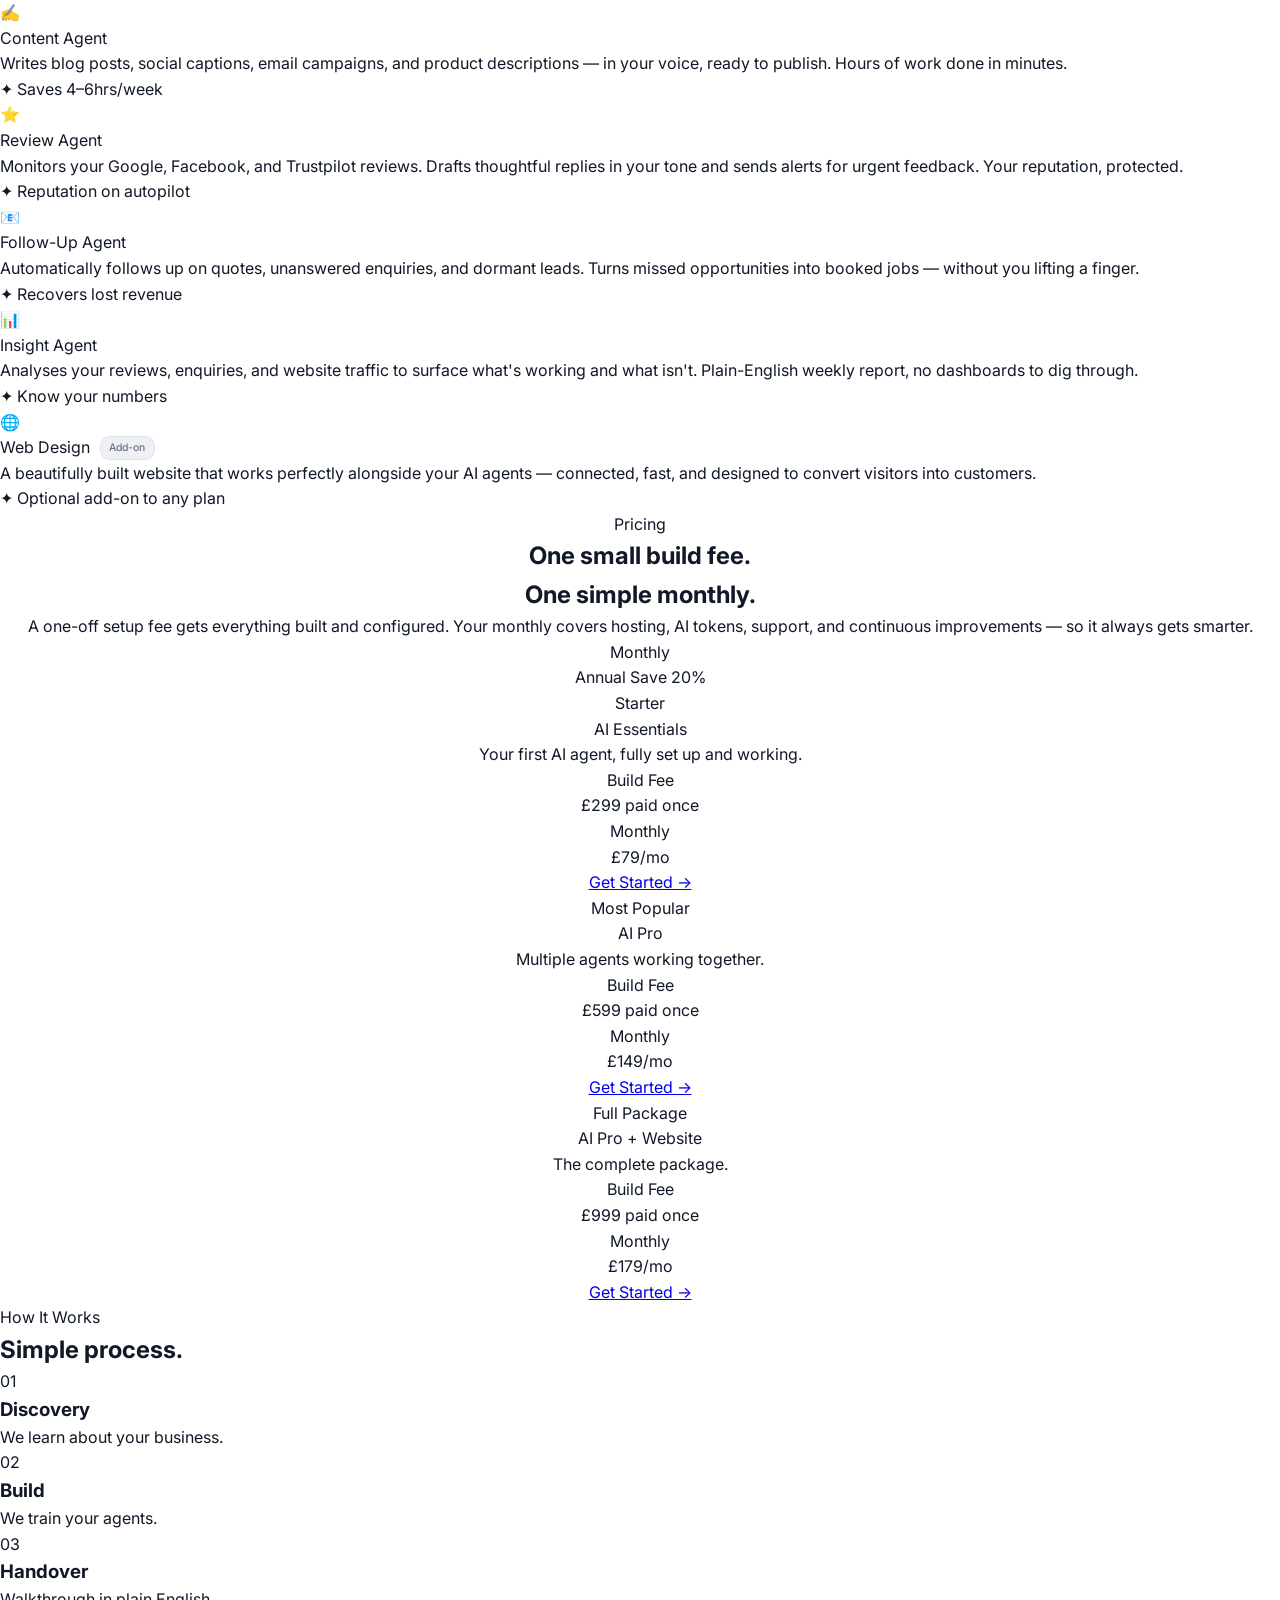
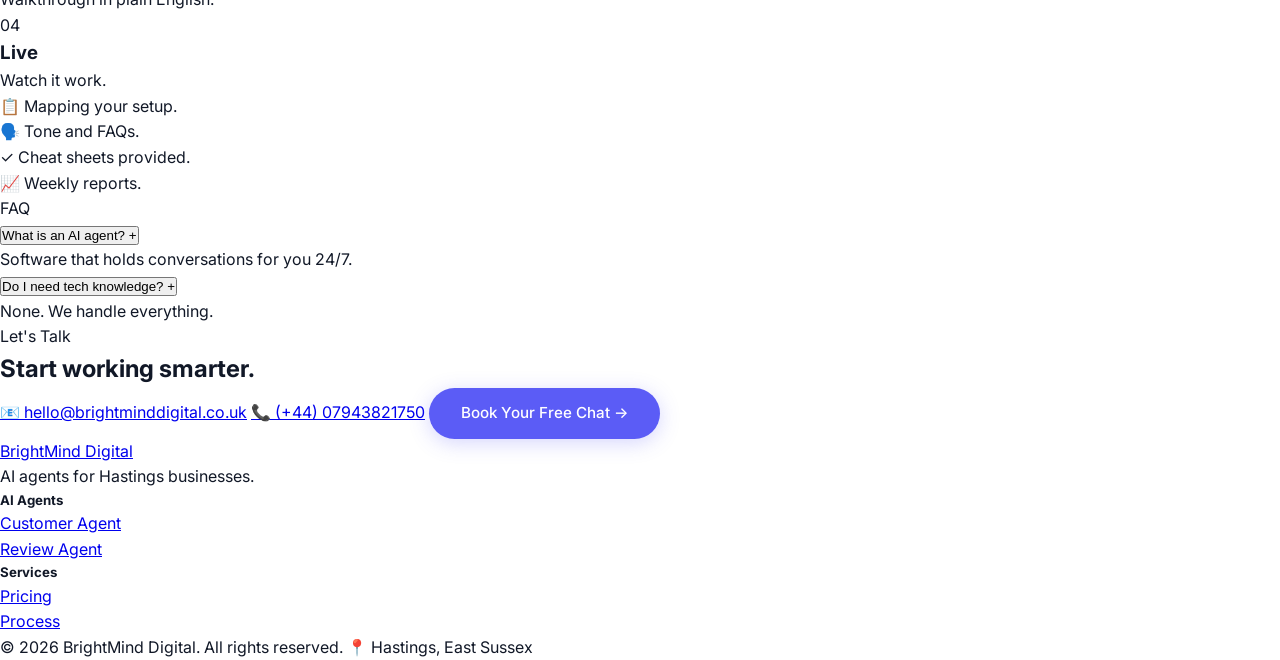
==== index.html @ c166fa91 "Update index.html" ====
<!DOCTYPE html>
<html lang="en">
<head>
<meta charset="UTF-8">
<meta name="viewport" content="width=device-width, initial-scale=1.0">
<title>BrightMind Digital | AI Agents & Web Design | Hastings, East Sussex</title>
<link rel="preconnect" href="https://fonts.googleapis.com">
<link rel="preconnect" href="https://fonts.gstatic.com" crossorigin>
<link href="https://fonts.googleapis.com/css2?family=Inter:wght@300;400;500;600;700&display=swap" rel="stylesheet">
<style>
:root {
  --white: #ffffff;
  --off-white: #1a1a2e;
  --mid: #6b7280;
  --black: #111827;
  --bg: #ffffff;
  --bg-alt: #f8f9fc;
  --bg-alt2: #f1f3f9;
  --accent: #5b5cf6;
  --accent-glow: rgba(91,92,246,0.25);
  --teal: #0ea5a0;
  --teal-glow: rgba(14,165,160,0.25);
  --card-bg: #ffffff;
  --card-border: #e5e7ef;
  --text: #111827;
  --text-soft: #374151;
}
*,*::before,*::after{box-sizing:border-box;margin:0;padding:0}
html{scroll-behavior:smooth}
body{font-family:'Inter',-apple-system,BlinkMacSystemFont,sans-serif;background:var(--bg);color:var(--text);overflow-x:hidden;line-height:1.6}

/* ── NAV ── */
nav{
  position:fixed;top:0;left:0;right:0;z-index:1000;
  height:52px;display:flex;align-items:center;justify-content:space-between;padding:0 5%;
  background:rgba(255,255,255,0.85);backdrop-filter:saturate(180%) blur(20px);
  border-bottom:1px solid rgba(0,0,0,0.07);transition:background .3s;
}
.nav-logo{font-size:1.05rem;font-weight:700;letter-spacing:-.02em;color:var(--text);text-decoration:none}
.nav-logo span{color:var(--accent)}
.nav-links{display:flex;gap:2rem;list-style:none}
.nav-links a{font-size:.8rem;color:var(--mid);text-decoration:none;transition:color .2s}
.nav-links a:hover{color:var(--text)}
.nav-cta{background:var(--accent);color:#fff!important;padding:.4rem 1.1rem;border-radius:20px;font-size:.78rem;font-weight:500;transition:opacity .2s!important}
.nav-cta:hover{opacity:.8}

/* ── HERO ── */
.hero{
  min-height:100vh;display:flex;flex-direction:column;align-items:center;justify-content:center;
  text-align:center;padding:7rem 5% 5rem;position:relative;overflow:hidden;
}
.hero-bg{position:absolute;inset:0;z-index:0;
  background:
    radial-gradient(ellipse 90% 70% at 50% -10%,rgba(91,92,246,.09) 0%,transparent 60%),
    radial-gradient(ellipse 50% 40% at 85% 90%,rgba(14,165,160,.07) 0%,transparent 55%),#fff}
.orb{position:absolute;border-radius:50%;pointer-events:none;z-index:1;filter:blur(90px);animation:orbFloat 9s ease-in-out infinite}
.orb-1{width:600px;height:600px;background:rgba(91,92,246,.07);top:-150px;left:50%;transform:translateX(-55%)}
.orb-2{width:400px;height:400px;background:rgba(14,165,160,.05);bottom:-50px;right:-80px;animation-delay:-4s}
.orb-3{width:300px;height:300px;background:rgba(91,92,246,.04);bottom:80px;left:-60px;animation-delay:-7s}
@keyframes orbFloat{0%,100%{transform:translateY(0) scale(1)}50%{transform:translateY(-25px) scale(1.04)}}

.hero-inner{position:relative;z-index:2;max-width:960px}
.hero-pill{
  display:inline-flex;align-items:center;gap:.5rem;
  background:rgba(91,92,246,.07);border:1px solid rgba(91,92,246,.2);
  padding:.4rem 1.1rem;border-radius:50px;margin-bottom:2rem;
  font-size:.78rem;font-weight:500;color:var(--accent);
  opacity:0;animation:fadeUp .7s .15s ease forwards;
}
.pill-dot{width:6px;height:6px;border-radius:50%;background:var(--teal);animation:pulse 2s infinite}
@keyframes pulse{0%,100%{opacity:1;transform:scale(1)}50%{opacity:.3;transform:scale(.6)}}

.hero-title{
  font-size:clamp(3.2rem,8.5vw,7rem);font-weight:700;letter-spacing:-.045em;line-height:1;
  margin-bottom:1.75rem;
  opacity:0;animation:fadeUp .9s .3s ease forwards;
}
.hero-title .line1{
  display:block;
  color:var(--text);
}
.hero-title .line2{
  display:block;
  background:linear-gradient(135deg,var(--accent) 0%,var(--teal) 100%);
  -webkit-background-clip:text;-webkit-text-fill-color:transparent;background-clip:text;
}
.hero-sub{
  font-size:clamp(1.05rem,2vw,1.3rem);font-weight:300;color:var(--mid);
  max-width:640px;margin:0 auto 2.75rem;line-height:1.7;
  opacity:0;animation:fadeUp .9s .48s ease forwards;
}
.hero-sub strong{color:var(--text-soft);font-weight:600}

.hero-actions{display:flex;gap:.9rem;justify-content:center;flex-wrap:wrap;opacity:0;animation:fadeUp .9s .62s ease forwards}
.btn{padding:.82rem 2rem;border-radius:50px;font-size:.95rem;font-weight:500;text-decoration:none;display:inline-flex;align-items:center;gap:.5rem;transition:all .25s;cursor:pointer;border:none;font-family:inherit}
.btn-glow{background:var(--accent);color:#fff;box-shadow:0 4px 20px var(--accent-glow)}
.btn-glow:hover{transform:scale(1.04);box-shadow:0 8px 32px var(--accent-glow)}
.btn-ghost{background:transparent;color:var(--text);border:1.5px solid var(--card-border)}
.btn-ghost:hover{background:var(--bg-alt);border-color:#c4c6d4}

/* agent ticker */
.hero-agents{
  margin-top:3.5rem;display:flex;align-items:center;gap:1.5rem;justify-content:center;
  opacity:0;animation:fadeUp .9s .78s ease forwards;flex-wrap:wrap;
}
.agent-chip{
  display:flex;align-items:center;gap:.5rem;
  background:var(--bg-alt);border:1px solid var(--card-border);
  padding:.45rem .9rem;border-radius:50px;font-size:.78rem;color:var(--mid);
}
.agent-chip .chip-dot{width:7px;height:7px;border-radius:50%;background:var(--teal);animation:pulse 2s infinite}
.agent-chip:nth-child(2) .chip-dot{animation-delay:-.5s}
.agent-chip:nth-child(3) .chip-dot{animation-delay:-1s}
.agent-chip:nth-child(4) .chip-dot{animation-delay:-1.5s}

.scroll-hint{position:absolute;bottom:.75rem;left:50%;transform:translateX(-50%);display:flex;flex-direction:column;align-items:center;gap:.5rem;font-size:.7rem;color:var(--mid);letter-spacing:.1em;text-transform:uppercase;opacity:0;animation:fadeIn 1s 1.8s ease forwards;z-index:2}
.scroll-line{width:1px;height:38px;background:linear-gradient(to bottom,var(--mid),transparent);animation:scrollAnim 2s ease-in-out infinite}
@keyframes scrollAnim{0%,100%{opacity:1;transform:scaleY(1)}50%{opacity:.3;transform:scaleY(.4)}}
</section>

<section class="agent-showcase" id="agents">
  <div class="inner">
    <span class="eyebrow fade-up">AI Agents</span>
    <h2 class="section-title fade-up">Agents built for<br>your business.</h2>
    <p class="section-sub fade-up" style="margin:0">Each agent is custom-configured for you — trained on your business, your tone, your customers. We handle everything. You just watch it work.</p>

    <div class="agents-grid" style="margin-top:4rem">

      <div class="agent-card agent-wide featured fade-up">
        <div class="agent-wide-text">
          <div class="agent-icon ic-purple">🤖</div>
          <div style="display:inline-block;background:linear-gradient(90deg,var(--accent),var(--teal));color:#fff;font-size:.7rem;font-weight:700;letter-spacing:.05em;text-transform:uppercase;padding:.28rem .8rem;border-radius:20px;margin-bottom:1rem">Core Agent</div>
          <div class="agent-name" style="font-size:1.4rem">Your 24/7 Customer Agent</div>
          <div class="agent-desc" style="font-size:.95rem;max-width:420px">Answers enquiries, qualifies leads, books appointments, and follows up — instantly, any time of day. Like having a team member who never clocks off.</div>
          <div class="agent-tag">Included in every plan</div>
        </div>
        <div class="agent-wide-demo" id="ai-demo-widget">

          <div id="demo-step-1">
            <div style="font-size:.7rem;font-weight:600;letter-spacing:.08em;text-transform:uppercase;color:var(--accent);margin-bottom:.75rem">✦ Try it — what's your business?</div>
            <p style="font-size:.82rem;color:var(--mid);margin-bottom:1rem;line-height:1.5">Pick your business type and see exactly how AI could help you.</p>
            <div id="biz-grid" style="display:grid;grid-template-columns:repeat(3,1fr);gap:.5rem;">
              <button class="biz-btn" data-biz="Plumber or Tradesperson" data-emoji="🔧" onclick="selectBiz(this)"><span>🔧</span>Trades</button>
              <button class="biz-btn" data-biz="Restaurant or Café" data-emoji="☕" onclick="selectBiz(this)"><span>☕</span>Café / Restaurant</button>
              <button class="biz-btn" data-biz="Hair Salon or Beauty Business" data-emoji="💅" onclick="selectBiz(this)"><span>💅</span>Hair & Beauty</button>
              <button class="biz-btn" data-biz="Accountant or Solicitor" data-emoji="💼" onclick="selectBiz(this)"><span>💼</span>Professional Services</button>
              <button class="biz-btn" data-biz="Retail Shop" data-emoji="🛍️" onclick="selectBiz(this)"><span>🛍️</span>Retail</button>
              <button class="biz-btn" data-biz="Fitness or Health Coach" data-emoji="🏋️" onclick="selectBiz(this)"><span>🏋️</span>Health & Fitness</button>
              <button class="biz-btn" data-biz="Estate Agent or Letting Agent" data-emoji="🏠" onclick="selectBiz(this)"><span>🏠</span>Estate Agent</button>
              <button class="biz-btn" data-biz="Childcare or Nursery" data-emoji="🧒" onclick="selectBiz(this)"><span>🧒</span>Childcare</button>
              <button class="biz-btn" data-biz="Other small or medium business" data-emoji="🏢" onclick="selectBiz(this)"><span>🏢</span>Other</button>
            </div>
          </div>

          <div id="demo-step-2" style="display:none">
            <div style="font-size:.7rem;font-weight:600;letter-spacing:.08em;text-transform:uppercase;color:var(--accent);margin-bottom:.75rem">✦ Quick question for you</div>
            <div id="demo-question" style="font-size:.92rem;font-weight:500;color:var(--text);margin-bottom:1.1rem;line-height:1.5"></div>
            <div id="demo-options" style="display:flex;flex-direction:column;gap:.5rem;margin-bottom:1rem"></div>
            <button onclick="goBack()" style="background:none;border:none;font-size:.75rem;color:var(--mid);cursor:pointer;padding:0;text-decoration:underline">← Change business type</button>
          </div>

          <div id="demo-step-3" style="display:none">
            <div style="font-size:.82rem;font-weight:600;letter-spacing:.08em;text-transform:uppercase;color:var(--accent);margin-bottom:.85rem">✦ Here's how AI can help your business</div>
            <div id="demo-response-wrap" style="background:#fff;border:1.5px solid var(--card-border);border-radius:12px;padding:1.1rem 1.25rem;min-height:80px;">
              <div id="demo-typing" style="display:flex;gap:5px;align-items:center;padding:.25rem 0">
                <span style="width:7px;height:7px;border-radius:50%;background:var(--accent);animation:typingDot 1.2s ease-in-out infinite;display:inline-block"></span>
                <span style="width:7px;height:7px;border-radius:50%;background:var(--accent);animation:typingDot 1.2s ease-in-out infinite .2s;display:inline-block"></span>
                <span style="width:7px;height:7px;border-radius:50%;background:var(--accent);animation:typingDot 1.2s ease-in-out infinite .4s;display:inline-block"></span>
              </div>
              <div id="demo-response-text" style="font-size:.9rem;color:var(--text);line-height:1.85;display:none;white-space:pre-line;font-weight:400"></div>
            </div>

            <div id="demo-stat" style="display:none;margin-top:.75rem;background:linear-gradient(135deg,rgba(91,92,246,.07),rgba(14,165,160,.06));border:1.5px solid rgba(91,92,246,.15);border-radius:14px;padding:1rem 1.25rem;display:none;align-items:center;gap:1rem">
              <div style="font-size:2.2rem;font-weight:700;letter-spacing:-.04em;background:linear-gradient(135deg,var(--accent),var(--teal));-webkit-background-clip:text;-webkit-text-fill-color:transparent;background-clip:text;white-space:nowrap" id="demo-stat-num">—</div>
              <div>
                <div style="font-size:.78rem;font-weight:600;color:var(--text);margin-bottom:.1rem" id="demo-stat-label">Time saved</div>
                <div style="font-size:.73rem;color:var(--mid)" id="demo-stat-sub">on average per week</div>
              </div>
            </div>

            <div id="demo-ctas" style="display:none;margin-top:1rem;gap:.6rem;flex-wrap:wrap">
              <a href="#pricing" style="font-size:.8rem;font-weight:600;color:var(--accent);text-decoration:none;border:1.5px solid rgba(91,92,246,.25);padding:.4rem .9rem;border-radius:20px;transition:background .2s" onmouseover="this.style.background='rgba(91,92,246,.06)'" onmouseout="this.style.background='transparent'">See plans →</a>
              <button onclick="resetDemo()" style="font-size:.8rem;font-weight:400;color:var(--mid);background:none;border:none;cursor:pointer;text-decoration:underline;padding:.4rem 0">Try another business</button>
            </div>
          </div>
        </div>

        <style>
          .biz-btn {
            background: #f8f9fc; border: 1.5px solid var(--card-border);
            border-radius: 10px; padding: .6rem .5rem;
            font-size: .75rem; font-weight: 500; color: var(--text-soft);
            cursor: pointer; display: flex; flex-direction: column;
            align-items: center; gap: .3rem; transition: all .2s;
            font-family: inherit; line-height: 1.3; text-align: center;
          }
          .biz-btn span { font-size: 1.3rem; }
          .biz-btn:hover { border-color: var(--accent); background: rgba(91,92,246,.05); color: var(--accent); }
          .biz-btn.selected { border-color: var(--accent); background: rgba(91,92,246,.08); color: var(--accent); }
          .answer-btn {
            background: #f8f9fc; border: 1.5px solid var(--card-border);
            border-radius: 10px; padding: .65rem 1rem;
            font-size: .84rem; color: var(--text-soft); cursor: pointer;
            text-align: left; transition: all .2s; font-family: inherit;
            width: 100%; font-weight: 400;
          }
          .answer-btn:hover { border-color: var(--accent); background: rgba(91,92,246,.05); color: var(--accent); }
        </style>
      </div>

      <div class="agent-card fade-up">
        <div class="agent-icon ic-teal">✍️</div>
        <div class="agent-name">Content Agent</div>
        <div class="agent-desc">Writes blog posts, social captions, email campaigns, and product descriptions — in your voice, ready to publish. Hours of work done in minutes.</div>
        <div class="agent-tag">✦ Saves 4–6hrs/week</div>
      </div>

      <div class="agent-card fade-up">
        <div class="agent-icon ic-amber">⭐</div>
        <div class="agent-name">Review Agent</div>
        <div class="agent-desc">Monitors your Google, Facebook, and Trustpilot reviews. Drafts thoughtful replies in your tone and sends alerts for urgent feedback. Your reputation, protected.</div>
        <div class="agent-tag">✦ Reputation on autopilot</div>
      </div>

      <div class="agent-card fade-up">
        <div class="agent-icon ic-pink">📧</div>
        <div class="agent-name">Follow-Up Agent</div>
        <div class="agent-desc">Automatically follows up on quotes, unanswered enquiries, and dormant leads. Turns missed opportunities into booked jobs — without you lifting a finger.</div>
        <div class="agent-tag">✦ Recovers lost revenue</div>
      </div>

      <div class="agent-card fade-up">
        <div class="agent-icon ic-green">📊</div>
        <div class="agent-name">Insight Agent</div>
        <div class="agent-desc">Analyses your reviews, enquiries, and website traffic to surface what's working and what isn't. Plain-English weekly report, no dashboards to dig through.</div>
        <div class="agent-tag">✦ Know your numbers</div>
      </div>

      <div class="agent-card fade-up">
        <div class="agent-icon ic-blue">🌐</div>
        <div class="agent-name" style="display:flex;align-items:center;gap:.6rem">
          Web Design
          <span style="font-size:.65rem;background:#eef0f5;border:1px solid #dde1ea;color:#6b7280;padding:.18rem .55rem;border-radius:10px;font-weight:500">Add-on</span>
        </div>
        <div class="agent-desc">A beautifully built website that works perfectly alongside your AI agents — connected, fast, and designed to convert visitors into customers.</div>
        <div class="agent-tag">✦ Optional add-on to any plan</div>
      </div>

    </div>
  </div>
</section>

<section class="pricing-section" id="pricing">
  <div class="inner" style="text-align:center">
    <span class="eyebrow fade-up">Pricing</span>
    <h2 class="section-title fade-up">One small build fee.<br>One simple monthly.</h2>
    <p class="section-sub fade-up">A one-off setup fee gets everything built and configured. Your monthly covers hosting, AI tokens, support, and continuous improvements — so it always gets smarter.</p>

    <div class="pricing-toggle" id="billing-toggle">
      <span class="toggle-label active" id="monthly-lbl">Monthly</span>
      <div class="toggle-track" id="toggle-btn" onclick="toggleBilling()">
        <div class="toggle-thumb"></div>
      </div>
      <span class="toggle-label" id="annual-lbl">Annual</span>
      <span class="toggle-save">Save 20%</span>
    </div>

    <div class="plans-grid">
      <div class="plan-card fade-up">
        <div class="plan-badge badge-purple">Starter</div>
        <div class="plan-name">AI Essentials</div>
        <div class="plan-tagline">Your first AI agent, fully set up and working.</div>
        <div class="plan-build">
          <div class="plan-build-label">Build Fee</div>
          <div class="plan-build-price">£299 <span>paid once</span></div>
        </div>
        <div class="plan-monthly">
          <div class="plan-monthly-label">Monthly</div>
          <div class="plan-monthly-price"><span class="price-val" data-monthly="79" data-annual="63">£79</span><span>/mo</span></div>
        </div>
        <a href="#contact" class="plan-cta cta-outline">Get Started →</a>
      </div>

      <div class="plan-card plan-featured fade-up">
        <div class="plan-badge badge-gradient">Most Popular</div>
        <div class="plan-name">AI Pro</div>
        <div class="plan-tagline">Multiple agents working together.</div>
        <div class="plan-build">
          <div class="plan-build-label">Build Fee</div>
          <div class="plan-build-price">£599 <span>paid once</span></div>
        </div>
        <div class="plan-monthly">
          <div class="plan-monthly-label">Monthly</div>
          <div class="plan-monthly-price"><span class="price-val" data-monthly="149" data-annual="119">£149</span><span>/mo</span></div>
        </div>
        <a href="#contact" class="plan-cta cta-accent">Get Started →</a>
      </div>

      <div class="plan-card fade-up">
        <div class="plan-badge badge-teal">Full Package</div>
        <div class="plan-name">AI Pro + Website</div>
        <div class="plan-tagline">The complete package.</div>
        <div class="plan-build">
          <div class="plan-build-label">Build Fee</div>
          <div class="plan-build-price">£999 <span>paid once</span></div>
        </div>
        <div class="plan-monthly">
          <div class="plan-monthly-label">Monthly</div>
          <div class="plan-monthly-price"><span class="price-val" data-monthly="179" data-annual="143">£179</span><span>/mo</span></div>
        </div>
        <a href="#contact" class="plan-cta cta-outline">Get Started →</a>
      </div>
    </div>
  </div>
</section>

<section class="how-section" id="how">
  <div class="inner">
    <span class="eyebrow fade-up">How It Works</span>
    <h2 class="section-title fade-up">Simple process.</h2>
    <div class="how-grid">
      <div class="how-sticky">
        <div class="how-steps" id="how-steps">
          <div class="how-step active" data-demo="0"><div class="how-step-num">01</div><div><h3>Discovery</h3><p>We learn about your business.</p></div></div>
          <div class="how-step" data-demo="1"><div class="how-step-num">02</div><div><h3>Build</h3><p>We train your agents.</p></div></div>
          <div class="how-step" data-demo="2"><div class="how-step-num">03</div><div><h3>Handover</h3><p>Walkthrough in plain English.</p></div></div>
          <div class="how-step" data-demo="3"><div class="how-step-num">04</div><div><h3>Live</h3><p>Watch it work.</p></div></div>
        </div>
      </div>
      <div class="how-demo-panel">
        <div class="how-demo active" data-index="0">📋 Mapping your setup.</div>
        <div class="how-demo" data-index="1">🗣️ Tone and FAQs.</div>
        <div class="how-demo" data-index="2">✓ Cheat sheets provided.</div>
        <div class="how-demo" data-index="3">📈 Weekly reports.</div>
      </div>
    </div>
  </div>
</section>

<section class="faq-section" id="faq">
  <div class="inner">
    <span class="eyebrow fade-up">FAQ</span>
    <div class="faq-wrap">
      <div class="faq-item fade-up"><button class="faq-btn" onclick="toggleFaq(this)">What is an AI agent? <span class="faq-icon">+</span></button><div class="faq-body"><p>Software that holds conversations for you 24/7.</p></div></div>
      <div class="faq-item fade-up"><button class="faq-btn" onclick="toggleFaq(this)">Do I need tech knowledge? <span class="faq-icon">+</span></button><div class="faq-body"><p>None. We handle everything.</p></div></div>
    </div>
  </div>
</section>

<section class="cta-section" id="contact">
  <div class="cta-glow"></div>
  <div style="position:relative;z-index:1">
    <span class="eyebrow">Let's Talk</span>
    <h2 class="section-title">Start working smarter.</h2>
    <div class="contact-row">
      <a href="mailto:hello@brightminddigital.co.uk" class="contact-chip">📧 hello@brightminddigital.co.uk</a>
      <a href="tel:+447943821750" class="contact-chip">📞 (+44) 07943821750</a>
      <a href="#contact" class="btn btn-glow">Book Your Free Chat →</a>
    </div>
  </div>
</section>

<footer>
  <div class="footer-top">
    <div>
      <a href="#" class="footer-brand">Bright<span>Mind</span> Digital</a>
      <p class="footer-desc">AI agents for Hastings businesses.</p>
    </div>
    <div class="footer-col"><h5>AI Agents</h5><ul><li><a href="#agents">Customer Agent</a></li><li><a href="#agents">Review Agent</a></li></ul></div>
    <div class="footer-col"><h5>Services</h5><ul><li><a href="#pricing">Pricing</a></li><li><a href="#how">Process</a></li></ul></div>
  </div>
  <div class="footer-bottom">
    <span>© 2026 BrightMind Digital. All rights reserved.</span>
    <span>📍 Hastings, East Sussex</span>
  </div>
</footer>

<script>
/* CORE FUNCTIONALITY */
function toggleFaq(btn) {
  const item = btn.parentElement;
  item.classList.toggle('open');
}

const obs = new IntersectionObserver((entries) => {
  entries.forEach(e => { if (e.isIntersecting) e.target.classList.add('in'); });
}, { threshold: 0.1 });
document.querySelectorAll('.fade-up').forEach(el => obs.observe(el));

/* BIZ LOGIC */
const bizQuestions = {
  "Plumber or Tradesperson": { q: "Biggest time-drain?", options: ["Repeated questions", "Chasing payment", "Writing quotes"] },
  "Restaurant or Café": { q: "Main goal?", options: ["More bookings", "Handling reviews", "Automating queries"] },
  "Hair Salon or Beauty Business": { q: "Biggest issue?", options: ["No-shows", "Manual booking", "Content creation"] }
};

let selectedBiz = '';
function selectBiz(btn) {
  selectedBiz = btn.dataset.biz;
  document.getElementById('demo-step-1').style.display = 'none';
  const step2 = document.getElementById('demo-step-2');
  step2.style.display = 'block';
  document.getElementById('demo-question').textContent = bizQuestions[selectedBiz].q;
  const optWrap = document.getElementById('demo-options');
  optWrap.innerHTML = '';
  bizQuestions[selectedBiz].options.forEach(opt => {
    const b = document.createElement('button');
    b.className = 'answer-btn';
    b.textContent = opt;
    b.onclick = () => selectAnswer(opt);
    optWrap.appendChild(b);
  });
}

function selectAnswer(ans) {
  document.getElementById('demo-step-2').style.display = 'none';
  document.getElementById('demo-step-3').style.display = 'block';
  callSecureAI();
}

async function callSecureAI() {
  try {
    const response = await fetch('/api/chat', {
      method: 'POST',
      headers: { 'Content-Type': 'application/json' },
      body: JSON.stringify({ businessType: selectedBiz })
    });
    const parsed = await response.json();
    renderAIResponse(parsed.message || "Ready to help!", parsed.statNum || "4 hrs", "saved", "weekly");
  } catch(e) {
    renderAIResponse("Honestly, that's common! AI can fix it 24/7.", "4 hrs", "saved weekly", "average");
  }
}

function renderAIResponse(text, num, label, sub) {
  document.getElementById('demo-typing').style.display = 'none';
  const el = document.getElementById('demo-response-text');
  el.style.display = 'block';
  el.textContent = text;
  document.getElementById('demo-stat').style.display = 'flex';
  document.getElementById('demo-stat-num').textContent = num;
  document.getElementById('demo-ctas').style.display = 'flex';
}

function resetDemo() {
  document.getElementById('demo-step-3').style.display = 'none';
  document.getElementById('demo-step-1').style.display = 'block';
}

function goBack() {
  document.getElementById('demo-step-2').style.display = 'none';
  document.getElementById('demo-step-1').style.display = 'block';
}

let isAnnual = false;
function toggleBilling() {
  isAnnual = !isAnnual;
  document.getElementById('toggle-btn').classList.toggle('on');
  document.querySelectorAll('.price-val').forEach(el => {
    el.textContent = '£' + (isAnnual ? el.dataset.annual : el.dataset.monthly);
  });
}
</script>
</body>
</html>
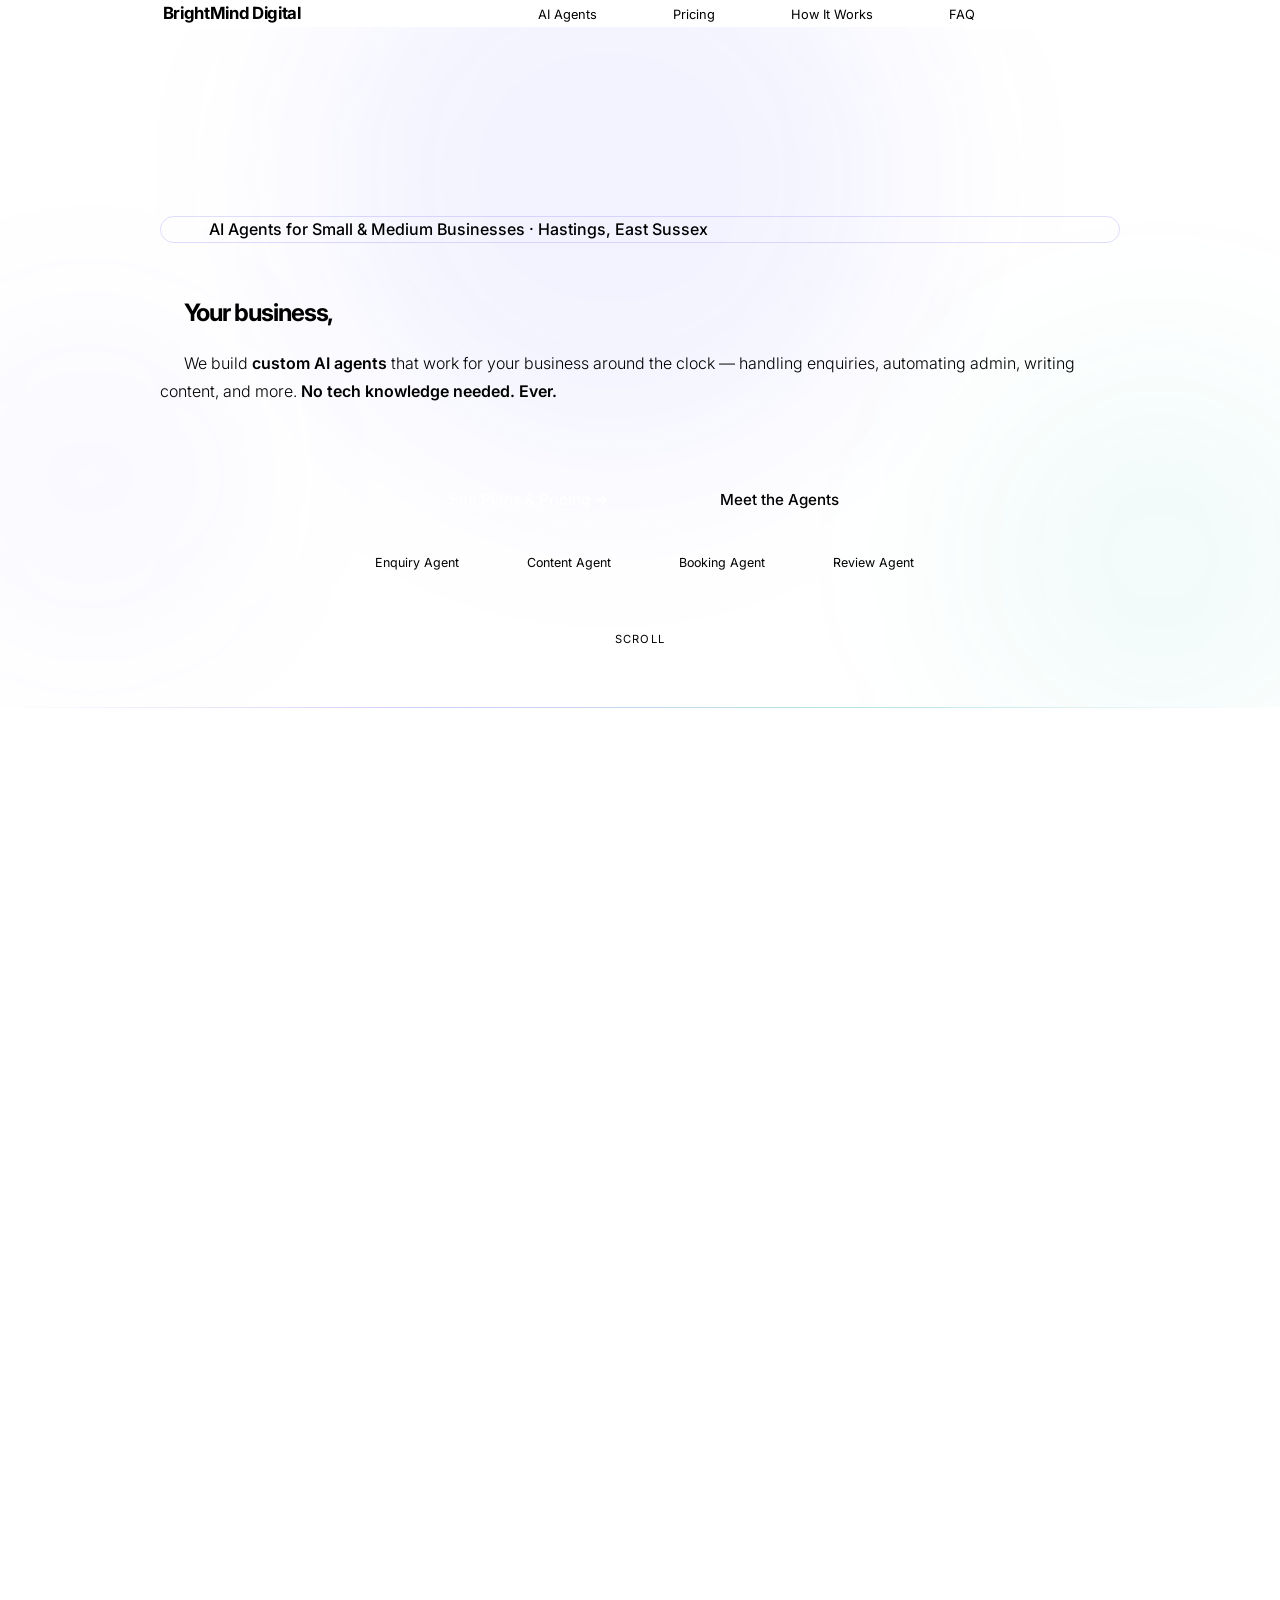
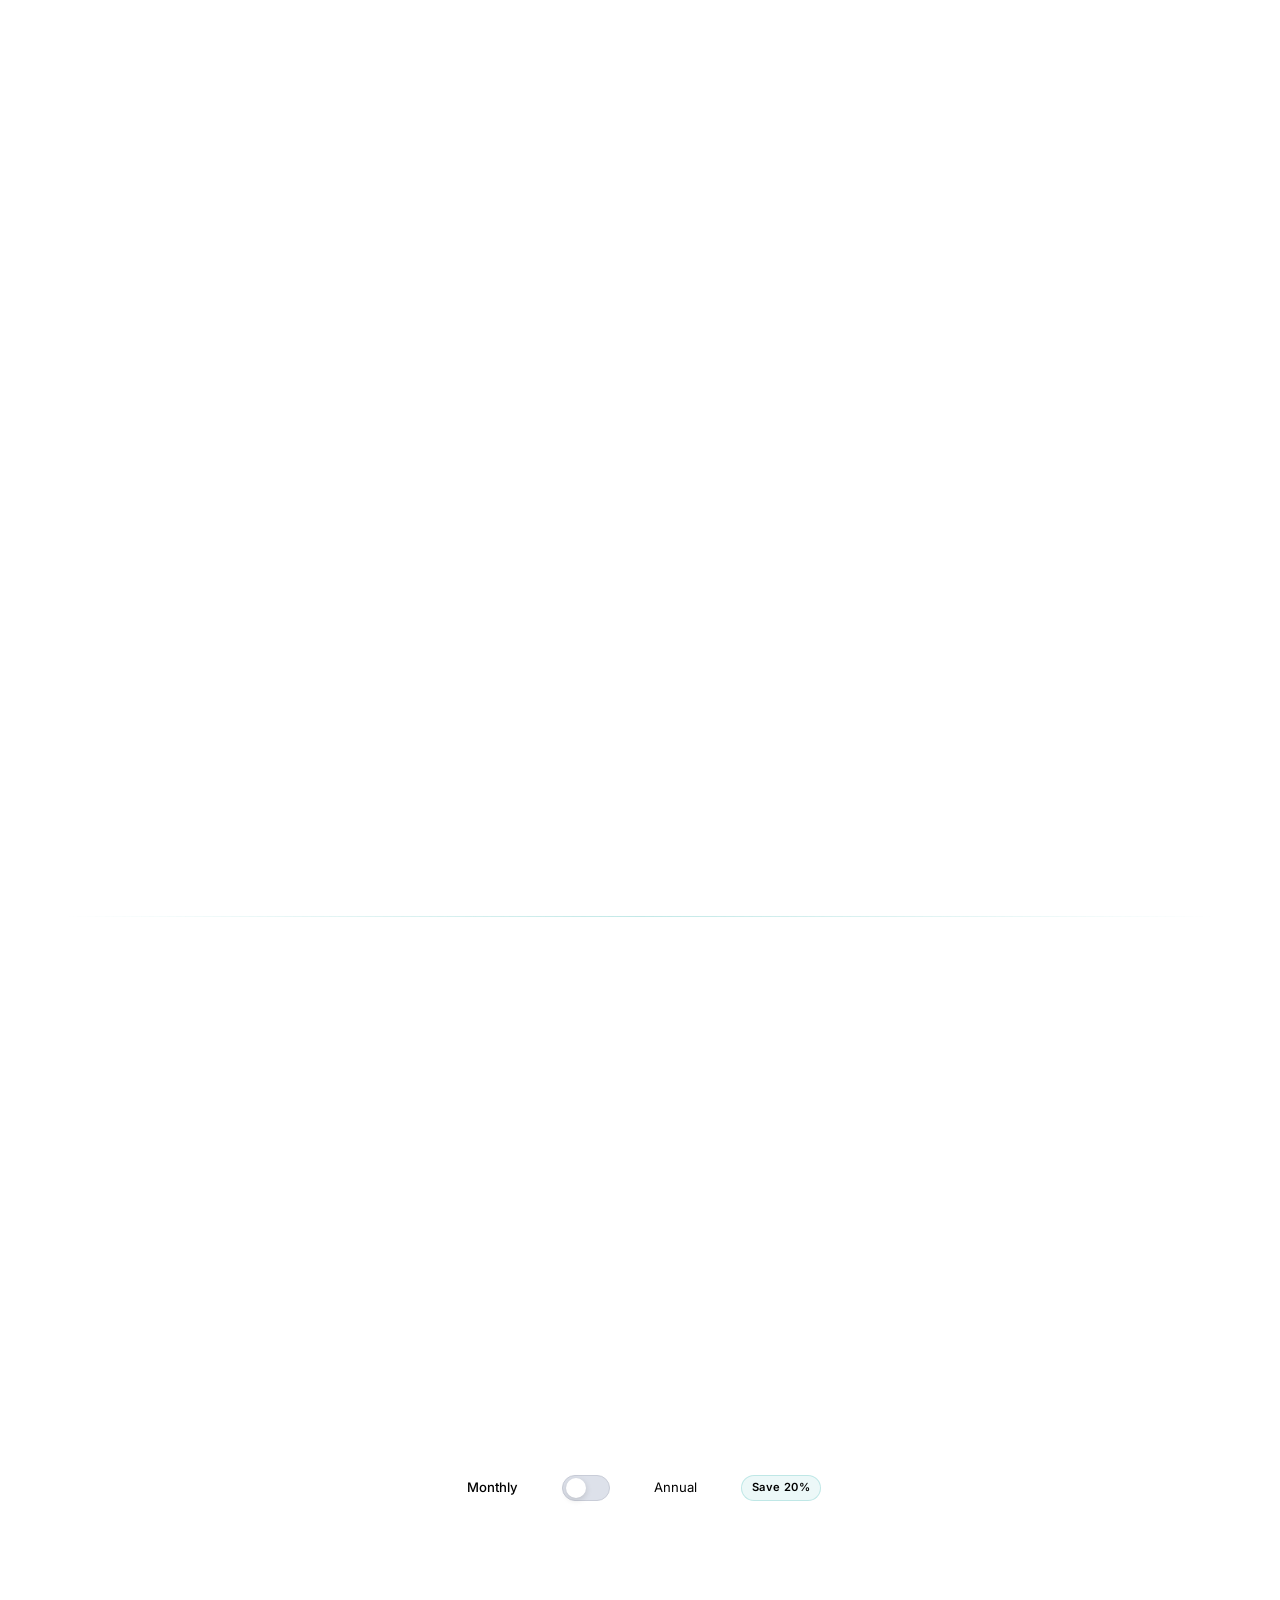
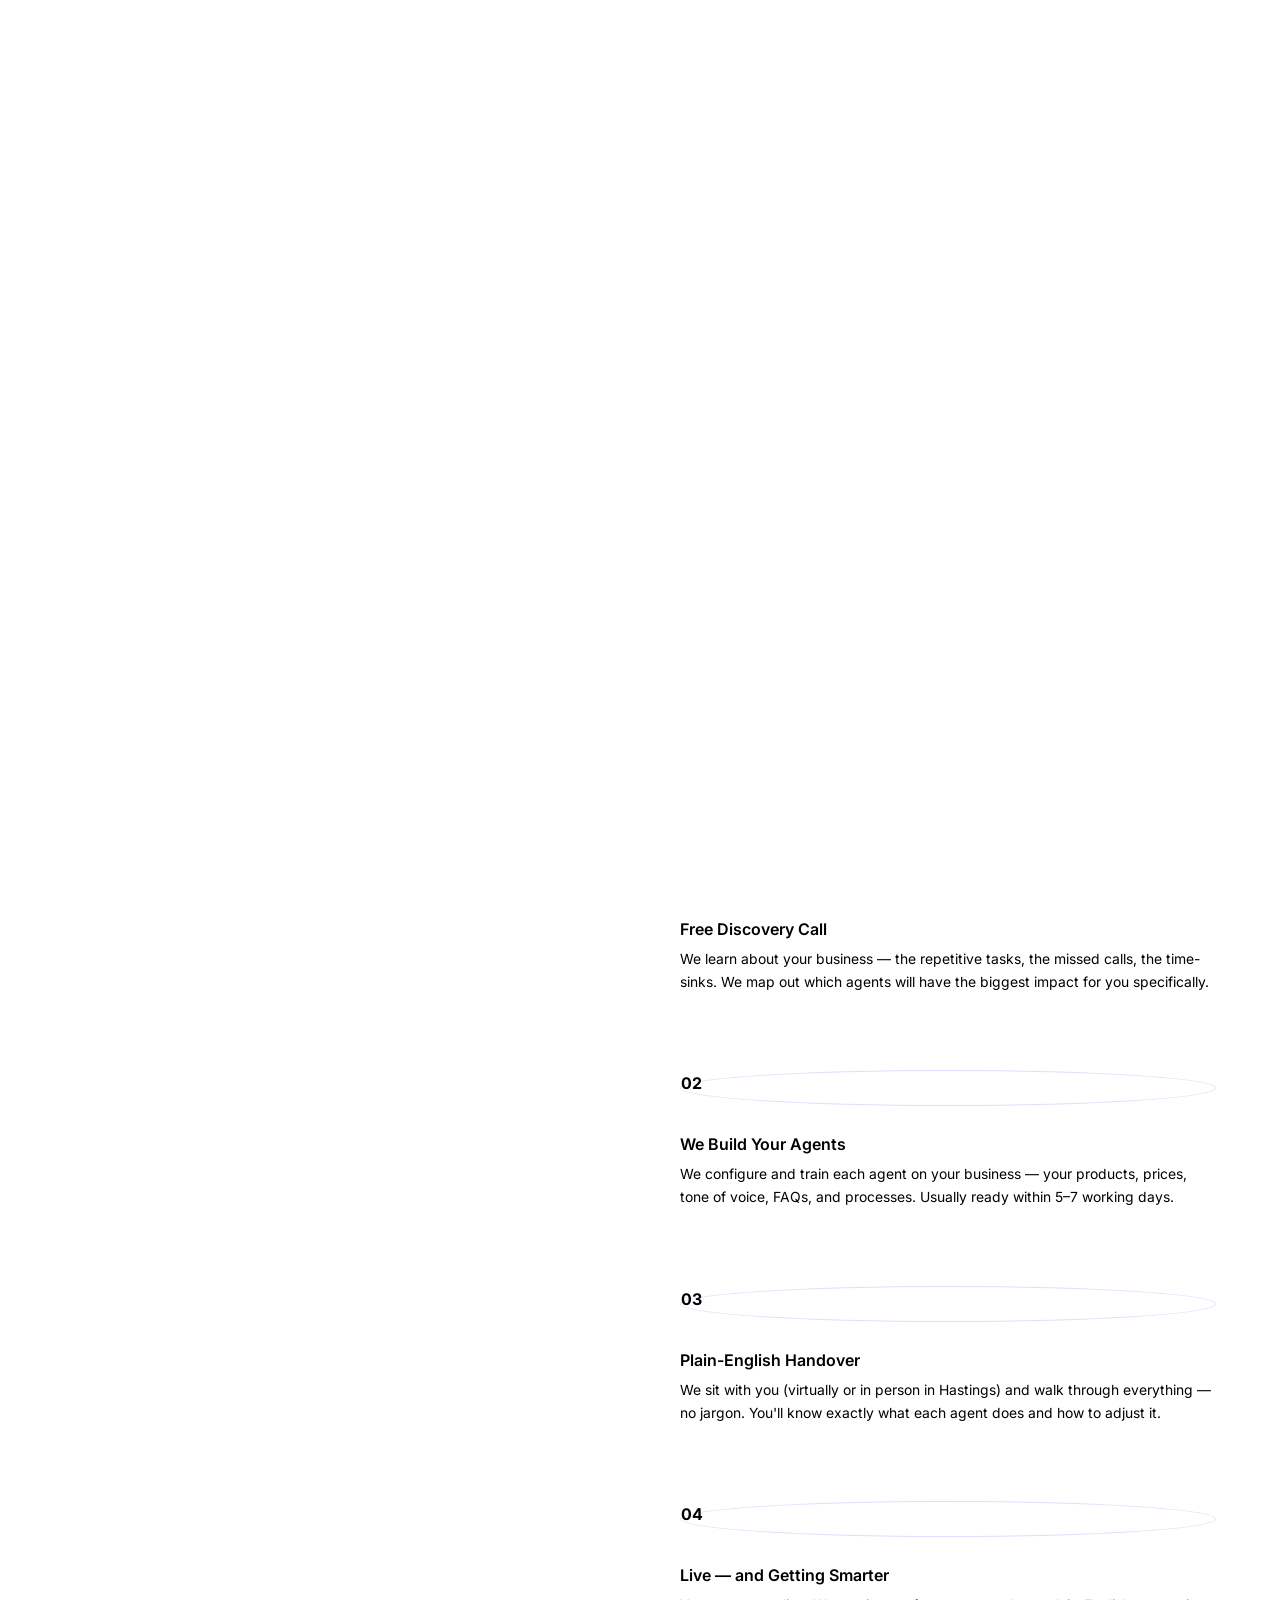
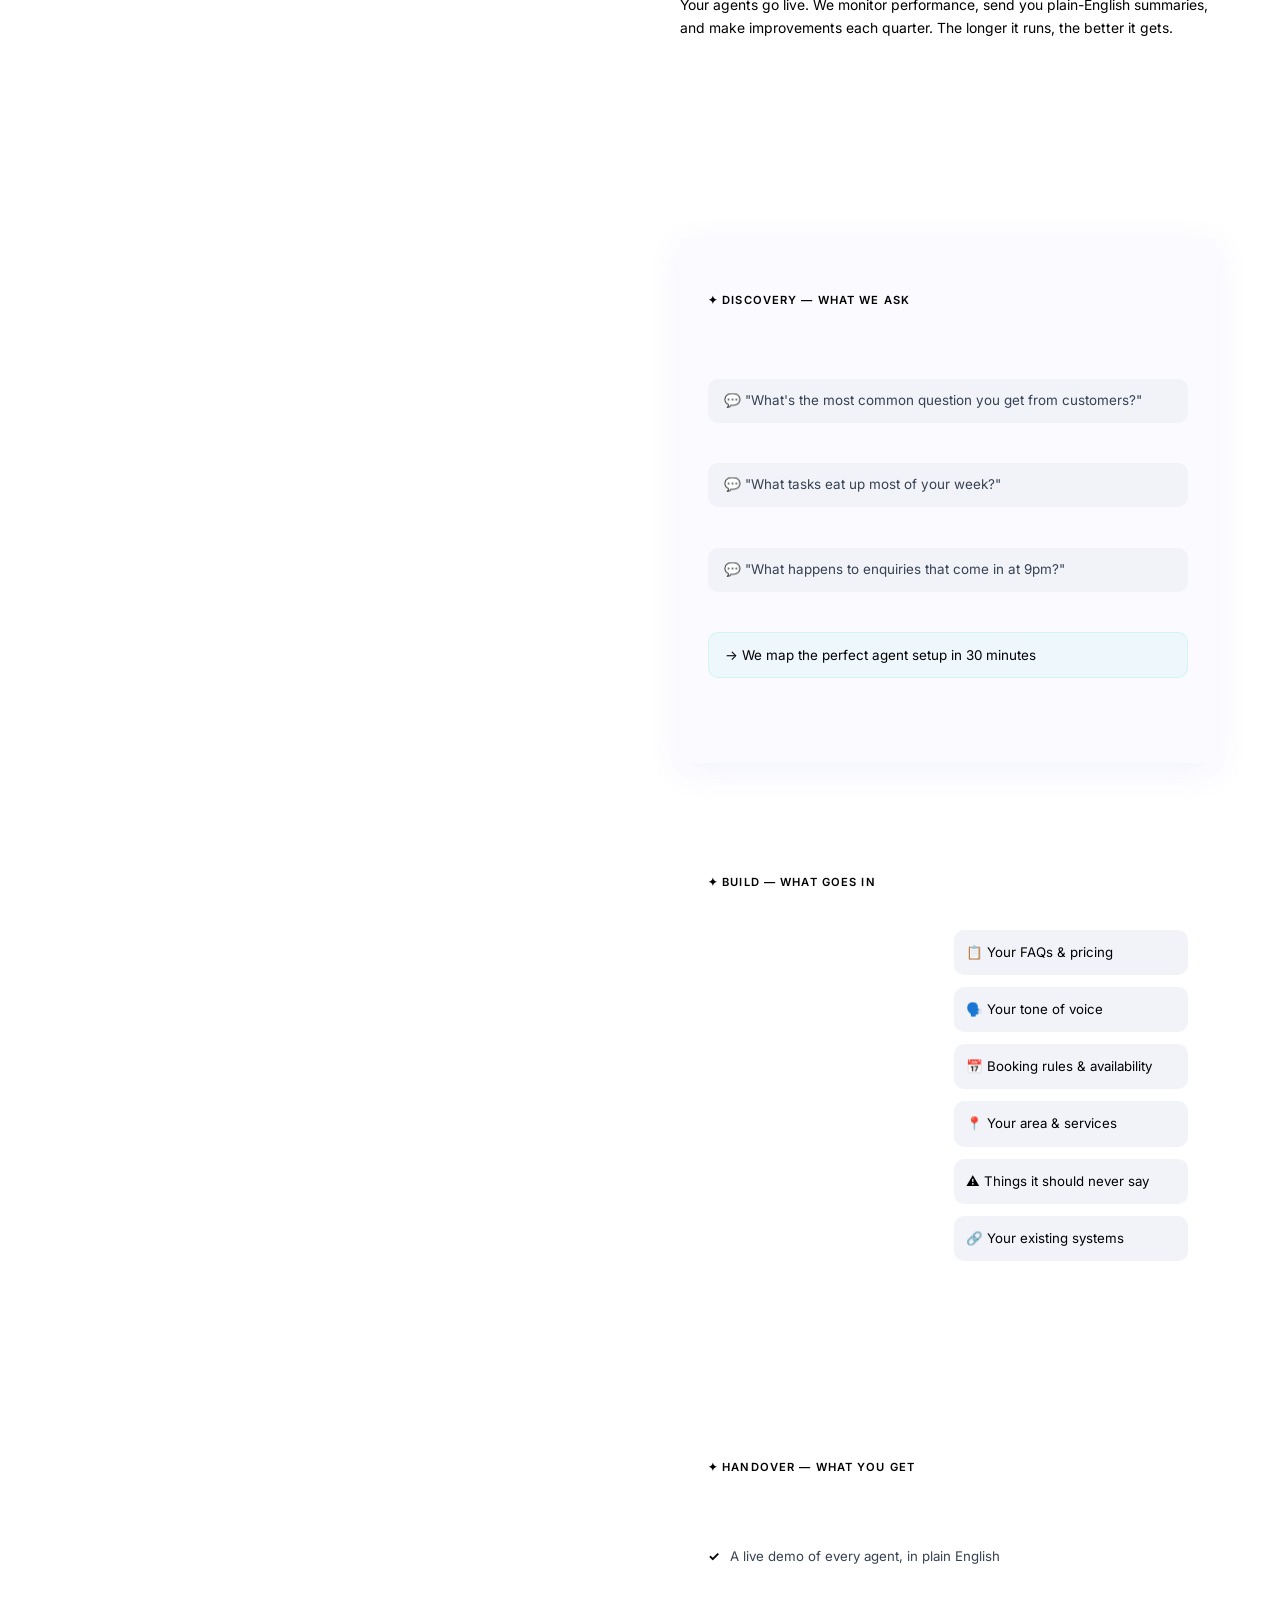
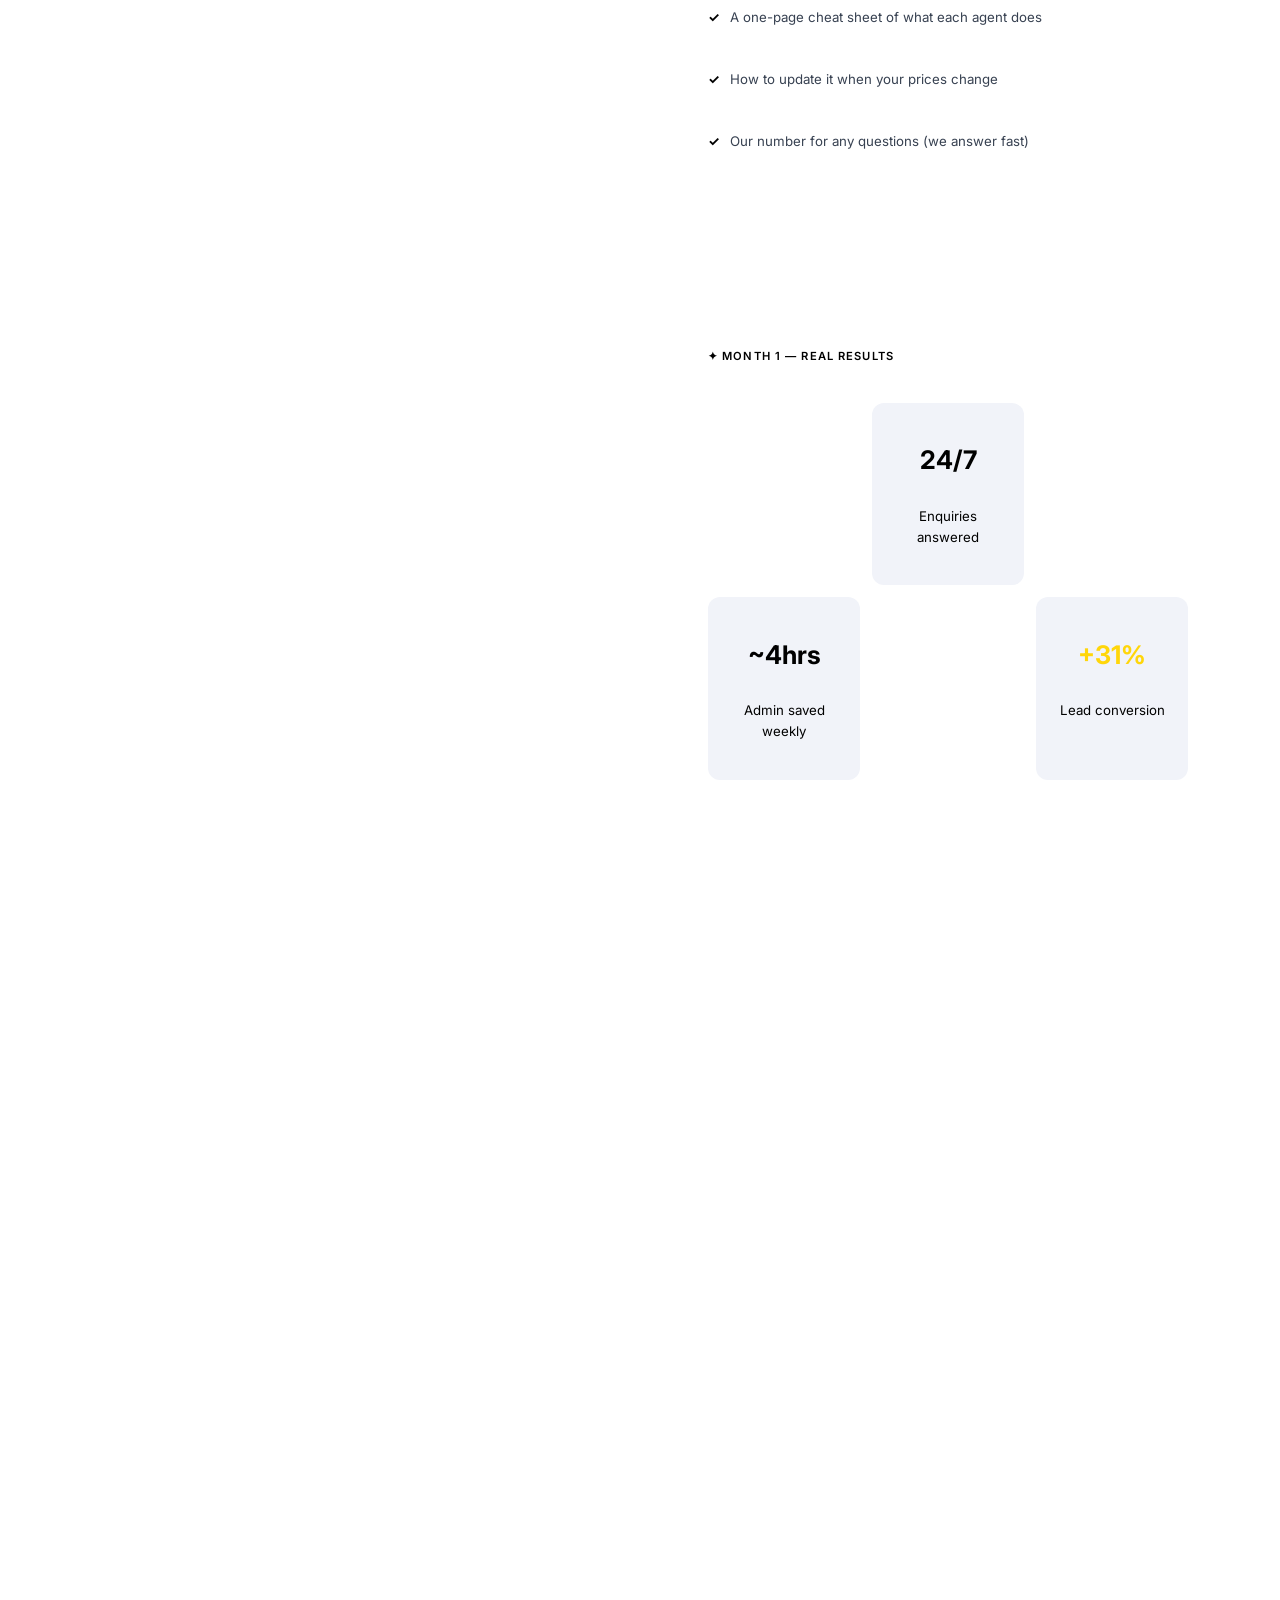
==== commit 7a01c9fe: "Update index.html" ====
--- a/index.html
+++ b/index.html
@@ -9,21 +9,21 @@
 <link href="https://fonts.googleapis.com/css2?family=Inter:wght@300;400;500;600;700&display=swap" rel="stylesheet">
 <style>
 :root {
-  --white: #ffffff;
-  --off-white: #1a1a2e;
-  --mid: #6b7280;
-  --black: #111827;
-  --bg: #ffffff;
-  --bg-alt: #f8f9fc;
-  --bg-alt2: #f1f3f9;
-  --accent: #5b5cf6;
-  --accent-glow: rgba(91,92,246,0.25);
-  --teal: #0ea5a0;
-  --teal-glow: rgba(14,165,160,0.25);
-  --card-bg: #ffffff;
-  --card-border: #e5e7ef;
-  --text: #111827;
-  --text-soft: #374151;
+  --white: #ffffff;
+  --off-white: #1a1a2e;
+  --mid: #6b7280;
+  --black: #111827;
+  --bg: #ffffff;
+  --bg-alt: #f8f9fc;
+  --bg-alt2: #f1f3f9;
+  --accent: #5b5cf6;
+  --accent-glow: rgba(91,92,246,0.25);
+  --teal: #0ea5a0;
+  --teal-glow: rgba(14,165,160,0.25);
+  --card-bg: #ffffff;
+  --card-border: #e5e7ef;
+  --text: #111827;
+  --text-soft: #374151;
 }
 *,*::before,*::after{box-sizing:border-box;margin:0;padding:0}
 html{scroll-behavior:smooth}
@@ -31,10 +31,10 @@
 
 /* ── NAV ── */
 nav{
-  position:fixed;top:0;left:0;right:0;z-index:1000;
-  height:52px;display:flex;align-items:center;justify-content:space-between;padding:0 5%;
-  background:rgba(255,255,255,0.85);backdrop-filter:saturate(180%) blur(20px);
-  border-bottom:1px solid rgba(0,0,0,0.07);transition:background .3s;
+  position:fixed;top:0;left:0;right:0;z-index:1000;
+  height:52px;display:flex;align-items:center;justify-content:space-between;padding:0 5%;
+  background:rgba(255,255,255,0.85);backdrop-filter:saturate(180%) blur(20px);
+  border-bottom:1px solid rgba(0,0,0,0.07);transition:background .3s;
 }
 .nav-logo{font-size:1.05rem;font-weight:700;letter-spacing:-.02em;color:var(--text);text-decoration:none}
 .nav-logo span{color:var(--accent)}
@@ -46,13 +46,13 @@
 
 /* ── HERO ── */
 .hero{
-  min-height:100vh;display:flex;flex-direction:column;align-items:center;justify-content:center;
-  text-align:center;padding:7rem 5% 5rem;position:relative;overflow:hidden;
+  min-height:100vh;display:flex;flex-direction:column;align-items:center;justify-content:center;
+  text-align:center;padding:7rem 5% 5rem;position:relative;overflow:hidden;
 }
 .hero-bg{position:absolute;inset:0;z-index:0;
-  background:
-    radial-gradient(ellipse 90% 70% at 50% -10%,rgba(91,92,246,.09) 0%,transparent 60%),
-    radial-gradient(ellipse 50% 40% at 85% 90%,rgba(14,165,160,.07) 0%,transparent 55%),#fff}
+  background:
+    radial-gradient(ellipse 90% 70% at 50% -10%,rgba(91,92,246,.09) 0%,transparent 60%),
+    radial-gradient(ellipse 50% 40% at 85% 90%,rgba(14,165,160,.07) 0%,transparent 55%),#fff}
 .orb{position:absolute;border-radius:50%;pointer-events:none;z-index:1;filter:blur(90px);animation:orbFloat 9s ease-in-out infinite}
 .orb-1{width:600px;height:600px;background:rgba(91,92,246,.07);top:-150px;left:50%;transform:translateX(-55%)}
 .orb-2{width:400px;height:400px;background:rgba(14,165,160,.05);bottom:-50px;right:-80px;animation-delay:-4s}
@@ -61,33 +61,33 @@
 
 .hero-inner{position:relative;z-index:2;max-width:960px}
 .hero-pill{
-  display:inline-flex;align-items:center;gap:.5rem;
-  background:rgba(91,92,246,.07);border:1px solid rgba(91,92,246,.2);
-  padding:.4rem 1.1rem;border-radius:50px;margin-bottom:2rem;
-  font-size:.78rem;font-weight:500;color:var(--accent);
-  opacity:0;animation:fadeUp .7s .15s ease forwards;
+  display:inline-flex;align-items:center;gap:.5rem;
+  background:rgba(91,92,246,.07);border:1px solid rgba(91,92,246,.2);
+  padding:.4rem 1.1rem;border-radius:50px;margin-bottom:2rem;
+  font-size:.78rem;font-weight:500;color:var(--accent);
+  opacity:0;animation:fadeUp .7s .15s ease forwards;
 }
 .pill-dot{width:6px;height:6px;border-radius:50%;background:var(--teal);animation:pulse 2s infinite}
 @keyframes pulse{0%,100%{opacity:1;transform:scale(1)}50%{opacity:.3;transform:scale(.6)}}
 
 .hero-title{
-  font-size:clamp(3.2rem,8.5vw,7rem);font-weight:700;letter-spacing:-.045em;line-height:1;
-  margin-bottom:1.75rem;
-  opacity:0;animation:fadeUp .9s .3s ease forwards;
+  font-size:clamp(3.2rem,8.5vw,7rem);font-weight:700;letter-spacing:-.045em;line-height:1;
+  margin-bottom:1.75rem;
+  opacity:0;animation:fadeUp .9s .3s ease forwards;
 }
 .hero-title .line1{
-  display:block;
-  color:var(--text);
+  display:block;
+  color:var(--text);
 }
 .hero-title .line2{
-  display:block;
-  background:linear-gradient(135deg,var(--accent) 0%,var(--teal) 100%);
-  -webkit-background-clip:text;-webkit-text-fill-color:transparent;background-clip:text;
+  display:block;
+  background:linear-gradient(135deg,var(--accent) 0%,var(--teal) 100%);
+  -webkit-background-clip:text;-webkit-text-fill-color:transparent;background-clip:text;
 }
 .hero-sub{
-  font-size:clamp(1.05rem,2vw,1.3rem);font-weight:300;color:var(--mid);
-  max-width:640px;margin:0 auto 2.75rem;line-height:1.7;
-  opacity:0;animation:fadeUp .9s .48s ease forwards;
+  font-size:clamp(1.05rem,2vw,1.3rem);font-weight:300;color:var(--mid);
+  max-width:640px;margin:0 auto 2.75rem;line-height:1.7;
+  opacity:0;animation:fadeUp .9s .48s ease forwards;
 }
 .hero-sub strong{color:var(--text-soft);font-weight:600}
 
@@ -100,13 +100,13 @@
 
 /* agent ticker */
 .hero-agents{
-  margin-top:3.5rem;display:flex;align-items:center;gap:1.5rem;justify-content:center;
-  opacity:0;animation:fadeUp .9s .78s ease forwards;flex-wrap:wrap;
+  margin-top:3.5rem;display:flex;align-items:center;gap:1.5rem;justify-content:center;
+  opacity:0;animation:fadeUp .9s .78s ease forwards;flex-wrap:wrap;
 }
 .agent-chip{
-  display:flex;align-items:center;gap:.5rem;
-  background:var(--bg-alt);border:1px solid var(--card-border);
-  padding:.45rem .9rem;border-radius:50px;font-size:.78rem;color:var(--mid);
+  display:flex;align-items:center;gap:.5rem;
+  background:var(--bg-alt);border:1px solid var(--card-border);
+  padding:.45rem .9rem;border-radius:50px;font-size:.78rem;color:var(--mid);
 }
 .agent-chip .chip-dot{width:7px;height:7px;border-radius:50%;background:var(--teal);animation:pulse 2s infinite}
 .agent-chip:nth-child(2) .chip-dot{animation-delay:-.5s}
@@ -116,350 +116,1149 @@
 .scroll-hint{position:absolute;bottom:.75rem;left:50%;transform:translateX(-50%);display:flex;flex-direction:column;align-items:center;gap:.5rem;font-size:.7rem;color:var(--mid);letter-spacing:.1em;text-transform:uppercase;opacity:0;animation:fadeIn 1s 1.8s ease forwards;z-index:2}
 .scroll-line{width:1px;height:38px;background:linear-gradient(to bottom,var(--mid),transparent);animation:scrollAnim 2s ease-in-out infinite}
 @keyframes scrollAnim{0%,100%{opacity:1;transform:scaleY(1)}50%{opacity:.3;transform:scaleY(.4)}}
+
+/* ── AGENT SHOWCASE ── */
+.agent-showcase{background:var(--bg-alt);padding:8rem 5%;position:relative;overflow:hidden}
+.agent-showcase::before{content:'';position:absolute;top:0;left:0;right:0;height:1px;background:linear-gradient(90deg,transparent,rgba(91,92,246,.3),rgba(14,165,160,.3),transparent)}
+.inner{max-width:1200px;margin:0 auto}
+.eyebrow{font-size:.73rem;font-weight:600;letter-spacing:.12em;text-transform:uppercase;color:var(--accent);display:block;margin-bottom:1rem}
+.section-title{font-size:clamp(2rem,4.5vw,3.5rem);font-weight:700;letter-spacing:-.03em;line-height:1.08;margin-bottom:1.25rem;color:var(--text)}
+.section-sub{font-size:1.05rem;color:var(--mid);max-width:560px;line-height:1.7;margin:0 auto}
+
+/* agents grid */
+.agents-grid{display:grid;grid-template-columns:repeat(3,1fr);gap:1rem;margin-top:4rem}
+.agent-card{
+  background:var(--card-bg);border:1.5px solid var(--card-border);border-radius:20px;padding:2rem;
+  position:relative;overflow:hidden;
+  transition:transform .35s cubic-bezier(.34,1.56,.64,1),border-color .3s,box-shadow .3s;
+}
+.agent-card::before{content:'';position:absolute;inset:0;border-radius:20px;background:radial-gradient(circle at var(--mx,50%) var(--my,50%),rgba(91,92,246,.06) 0%,transparent 65%);opacity:0;transition:opacity .3s;pointer-events:none}
+.agent-card:hover::before{opacity:1}
+.agent-card:hover{transform:translateY(-5px);border-color:rgba(91,92,246,.25);box-shadow:0 12px 40px rgba(91,92,246,.1)}
+.agent-card.featured{border-color:rgba(91,92,246,.25);background:linear-gradient(135deg,rgba(91,92,246,.04),rgba(14,165,160,.03))}
+.agent-card.featured::after{content:'Most Popular';position:absolute;top:1.25rem;right:1.25rem;background:var(--accent);color:#fff;font-size:.68rem;font-weight:700;letter-spacing:.05em;text-transform:uppercase;padding:.28rem .75rem;border-radius:20px}
+
+.agent-icon{
+  width:52px;height:52px;border-radius:14px;display:flex;align-items:center;justify-content:center;
+  font-size:1.5rem;margin-bottom:1.5rem;
+}
+.ic-purple{background:rgba(91,92,246,.1)}
+.ic-teal{background:rgba(14,165,160,.1)}
+.ic-amber{background:rgba(245,158,11,.1)}
+.ic-pink{background:rgba(236,72,153,.08)}
+.ic-green{background:rgba(16,185,129,.1)}
+.ic-blue{background:rgba(59,130,246,.1)}
+
+.agent-name{font-size:1.15rem;font-weight:600;letter-spacing:-.02em;margin-bottom:.5rem;color:var(--text)}
+.agent-desc{font-size:.87rem;color:var(--mid);line-height:1.65;margin-bottom:1.5rem}
+.agent-tag{display:inline-flex;align-items:center;gap:.4rem;font-size:.72rem;font-weight:600;letter-spacing:.05em;text-transform:uppercase;color:var(--teal);background:rgba(14,165,160,.08);border:1px solid rgba(14,165,160,.2);padding:.28rem .75rem;border-radius:50px}
+
+/* wide feature agent */
+.agent-wide{grid-column:span 3;display:grid;grid-template-columns:1fr 1fr;gap:3rem;align-items:center}
+.agent-wide-text{}
+.agent-wide-demo{background:var(--bg-alt2);border:1.5px solid var(--card-border);border-radius:16px;padding:1.5rem;font-size:.84rem}
+.chat-row{display:flex;flex-direction:column;gap:.6rem}
+.chat-msg{padding:.6rem .9rem;border-radius:12px;max-width:85%;line-height:1.5;font-size:.83rem}
+.chat-user{background:#fff;border:1px solid var(--card-border);align-self:flex-start;color:var(--text-soft)}
+.chat-ai{background:var(--accent);align-self:flex-end;text-align:right;color:#fff}
+.chat-ai-label{font-size:.68rem;letter-spacing:.06em;text-transform:uppercase;color:var(--accent);margin-bottom:.4rem;text-align:right}
+.typing{display:flex;gap:4px;align-items:center;padding:.55rem .9rem;background:rgba(91,92,246,.08);border-radius:12px;width:fit-content;align-self:flex-end}
+.typing span{width:6px;height:6px;border-radius:50%;background:var(--accent);animation:typingDot 1.2s ease-in-out infinite}
+.typing span:nth-child(2){animation-delay:.2s}
+.typing span:nth-child(3){animation-delay:.4s}
+@keyframes typingDot{0%,100%{transform:translateY(0);opacity:.4}50%{transform:translateY(-5px);opacity:1}}
+
+/* ── PRICING ── */
+.pricing-section{background:var(--bg-alt);padding:8rem 5%}
+.pricing-section::before{content:'';display:block;height:1px;background:linear-gradient(90deg,transparent,rgba(14,165,160,.25),transparent);position:relative;top:-8rem;margin:0}
+
+.pricing-toggle{display:flex;align-items:center;gap:.75rem;justify-content:center;margin:2.5rem 0 3.5rem;font-size:.88rem;color:var(--mid)}
+.toggle-track{width:48px;height:26px;background:#dde1ea;border:1px solid #c9cdd8;border-radius:13px;position:relative;cursor:pointer;transition:background .3s}
+.toggle-track.on{background:var(--accent)}
+.toggle-thumb{width:20px;height:20px;border-radius:50%;background:#fff;position:absolute;top:2px;left:3px;transition:left .3s;box-shadow:0 2px 6px rgba(0,0,0,.15)}
+.toggle-track.on .toggle-thumb{left:25px}
+.toggle-label{font-size:.82rem;color:var(--mid)}
+.toggle-label.active{color:var(--text);font-weight:500}
+.toggle-save{background:rgba(14,165,160,.08);border:1px solid rgba(14,165,160,.2);color:var(--teal);font-size:.7rem;font-weight:600;padding:.2rem .6rem;border-radius:20px;letter-spacing:.04em}
+
+.plans-grid{display:grid;grid-template-columns:repeat(3,1fr);gap:1.25rem}
+.plan-card{
+  background:var(--card-bg);border:1.5px solid var(--card-border);border-radius:22px;
+  padding:2.25rem;position:relative;overflow:hidden;
+  transition:transform .3s,border-color .3s,box-shadow .3s;
+}
+.plan-card:hover{transform:translateY(-5px);border-color:rgba(91,92,246,.25);box-shadow:0 16px 48px rgba(91,92,246,.1)}
+.plan-card.plan-featured{border-color:rgba(91,92,246,.3);background:linear-gradient(160deg,rgba(91,92,246,.04),rgba(14,165,160,.02))}
+.plan-card.plan-featured::before{content:'';position:absolute;top:0;left:0;right:0;height:3px;background:linear-gradient(90deg,var(--accent),var(--teal))}
+
+.plan-badge{display:inline-block;font-size:.7rem;font-weight:700;letter-spacing:.06em;text-transform:uppercase;padding:.28rem .75rem;border-radius:20px;margin-bottom:1.25rem}
+.badge-purple{background:rgba(91,92,246,.08);color:var(--accent);border:1px solid rgba(91,92,246,.2)}
+.badge-gradient{background:linear-gradient(90deg,var(--accent),var(--teal));color:#fff}
+.badge-teal{background:rgba(14,165,160,.08);color:var(--teal);border:1px solid rgba(14,165,160,.2)}
+
+.plan-name{font-size:1.4rem;font-weight:700;letter-spacing:-.03em;margin-bottom:.5rem;color:var(--text)}
+.plan-tagline{font-size:.87rem;color:var(--mid);margin-bottom:2rem;line-height:1.5}
+
+.plan-build{
+  background:var(--bg-alt2);border:1.5px solid var(--card-border);
+  border-radius:12px;padding:1rem 1.25rem;margin-bottom:1rem;
+}
+.plan-build-label{font-size:.68rem;font-weight:600;letter-spacing:.08em;text-transform:uppercase;color:var(--mid);margin-bottom:.3rem}
+.plan-build-price{font-size:1.5rem;font-weight:700;letter-spacing:-.03em;color:var(--text)}
+.plan-build-price span{font-size:.82rem;font-weight:400;color:var(--mid)}
+
+.plan-monthly{
+  background:rgba(91,92,246,.05);border:1.5px solid rgba(91,92,246,.15);
+  border-radius:12px;padding:1rem 1.25rem;margin-bottom:1.75rem;
+}
+.plan-monthly-label{font-size:.68rem;font-weight:600;letter-spacing:.08em;text-transform:uppercase;color:var(--accent);margin-bottom:.3rem}
+.plan-monthly-price{font-size:2rem;font-weight:700;letter-spacing:-.04em;color:var(--text)}
+.plan-monthly-price span{font-size:.82rem;font-weight:400;color:var(--mid)}
+.plan-monthly-breakdown{font-size:.75rem;color:var(--mid);margin-top:.3rem}
+
+.plan-includes{list-style:none;display:flex;flex-direction:column;gap:.6rem;margin-bottom:2rem}
+.plan-includes li{font-size:.85rem;color:var(--mid);display:flex;align-items:flex-start;gap:.6rem}
+.plan-includes li::before{content:'✓';color:var(--teal);font-weight:700;flex-shrink:0;font-size:.9rem}
+.plan-includes li.inc-bold{color:var(--text-soft);font-weight:500}
+
+.plan-cta{display:block;text-align:center;padding:.78rem;border-radius:50px;font-size:.9rem;font-weight:500;text-decoration:none;transition:all .25s}
+.cta-accent{background:var(--accent);color:#fff;box-shadow:0 4px 16px var(--accent-glow)}
+.cta-accent:hover{transform:scale(1.03);box-shadow:0 8px 28px var(--accent-glow)}
+.cta-outline{border:1.5px solid var(--card-border);color:var(--text)}
+.cta-outline:hover{background:var(--bg-alt);border-color:#b8bccb}
+
+/* pricing explainer */
+.pricing-explainer{
+  margin-top:3rem;background:var(--bg);border:1.5px solid var(--card-border);
+  border-radius:18px;padding:2rem 2.5rem;display:grid;grid-template-columns:repeat(3,1fr);gap:2rem;
+}
+.pe-item{}
+.pe-title{font-size:.82rem;font-weight:600;color:var(--text);margin-bottom:.4rem;display:flex;align-items:center;gap:.5rem}
+.pe-desc{font-size:.8rem;color:var(--mid);line-height:1.65}
+
+/* ── HOW AI WORKS ── */
+.how-section{background:var(--bg);padding:8rem 5%}
+.how-grid{display:grid;grid-template-columns:1fr 1fr;gap:5rem;align-items:start;margin-top:4rem}
+.how-sticky{position:sticky;top:90px}
+.how-steps{display:flex;flex-direction:column}
+.how-step{
+  padding:1.75rem 0;border-bottom:1px solid var(--card-border);
+  display:flex;gap:1.25rem;align-items:flex-start;
+  opacity:.3;transition:opacity .4s;cursor:pointer;
+}
+.how-step:last-child{border-bottom:none}
+.how-step.active{opacity:1}
+.how-step-num{
+  width:36px;height:36px;border-radius:50%;flex-shrink:0;
+  background:rgba(91,92,246,.08);border:1px solid rgba(91,92,246,.2);
+  display:flex;align-items:center;justify-content:center;
+  font-size:.78rem;font-weight:700;color:var(--accent);
+  transition:background .3s,border-color .3s;
+}
+.how-step.active .how-step-num{background:var(--accent);border-color:var(--accent);color:#fff}
+.how-step h3{font-size:1rem;font-weight:600;margin-bottom:.35rem;color:var(--text)}
+.how-step p{font-size:.87rem;color:var(--mid);line-height:1.65}
+
+.how-demo-panel{display:flex;flex-direction:column;gap:1rem}
+.how-demo{
+  background:var(--card-bg);border:1.5px solid var(--card-border);
+  border-radius:16px;padding:1.75rem;
+  transition:border-color .4s,background .4s,box-shadow .4s;
+}
+.how-demo.active{border-color:rgba(91,92,246,.3);background:rgba(91,92,246,.03);box-shadow:0 8px 32px rgba(91,92,246,.08)}
+.demo-label{font-size:.7rem;font-weight:600;letter-spacing:.1em;text-transform:uppercase;color:var(--accent);margin-bottom:.75rem}
+
+/* ── WHAT'S INCLUDED ── */
+.included-section{background:var(--bg-alt);padding:8rem 5%;text-align:center}
+.included-grid{display:grid;grid-template-columns:repeat(4,1fr);gap:1rem;margin-top:4rem}
+.inc-card{background:var(--card-bg);border:1.5px solid var(--card-border);border-radius:16px;padding:1.75rem 1.5rem;transition:transform .3s,border-color .3s,box-shadow .3s}
+.inc-card:hover{transform:translateY(-4px);border-color:rgba(91,92,246,.22);box-shadow:0 10px 30px rgba(91,92,246,.08)}
+.inc-icon{font-size:1.8rem;margin-bottom:1rem}
+.inc-name{font-size:.95rem;font-weight:600;margin-bottom:.35rem;color:var(--text)}
+.inc-desc{font-size:.82rem;color:var(--mid);line-height:1.6}
+
+/* ── COMPARE ── */
+.compare-section{background:var(--bg);padding:8rem 5%;text-align:center}
+.compare-wrap{max-width:820px;margin:4rem auto 0;background:var(--card-bg);border:1.5px solid var(--card-border);border-radius:20px;overflow:hidden;box-shadow:0 4px 24px rgba(0,0,0,.06)}
+.cmp-row{display:grid;grid-template-columns:1.6fr 1fr 1fr;border-bottom:1px solid var(--card-border);transition:background .2s}
+.cmp-row:last-child{border-bottom:none}
+.cmp-row:not(.cmp-hdr):hover{background:var(--bg-alt)}
+.cmp-cell{padding:1rem 1.5rem;font-size:.87rem;display:flex;align-items:center;justify-content:center;text-align:center}
+.cmp-cell:first-child{justify-content:flex-start;color:var(--text-soft)}
+.cmp-hdr .cmp-cell{font-size:.73rem;font-weight:700;letter-spacing:.06em;text-transform:uppercase;color:var(--mid);padding:1.25rem 1.5rem;background:var(--bg-alt)}
+.cmp-hdr .us{color:var(--accent)}
+.us{background:rgba(91,92,246,.03)}
+.yes{color:var(--teal);font-size:1.05rem}
+.no{color:#ef4444}
+.maybe{color:var(--mid);font-size:.8rem}
+
+/* ── PROCESS ── */
+.process-section{background:var(--bg-alt);padding:8rem 5%;text-align:center}
+.process-steps{display:grid;grid-template-columns:repeat(4,1fr);gap:1.5rem;margin-top:4rem;position:relative}
+.process-steps::before{content:'';position:absolute;top:28px;left:calc(12.5% + 28px);right:calc(12.5% + 28px);height:1px;background:linear-gradient(90deg,var(--accent),var(--teal));opacity:.2;pointer-events:none}
+.ps{text-align:center;padding:0 .5rem}
+.ps-num{width:56px;height:56px;border-radius:50%;margin:0 auto 1.25rem;background:var(--card-bg);border:1.5px solid var(--card-border);display:flex;align-items:center;justify-content:center;font-size:.9rem;font-weight:700;color:var(--accent);transition:background .3s,border-color .3s,transform .3s,box-shadow .3s;position:relative;z-index:1}
+.ps:hover .ps-num{background:var(--accent);color:#fff;border-color:var(--accent);transform:scale(1.15);box-shadow:0 8px 24px var(--accent-glow)}
+.ps h3{font-size:1rem;font-weight:600;margin-bottom:.45rem;color:var(--text)}
+.ps p{font-size:.84rem;color:var(--mid);line-height:1.65}
+
+/* ── TESTIMONIALS ── */
+.testi-section{background:var(--bg);padding:8rem 5%;text-align:center}
+.testi-grid{display:grid;grid-template-columns:repeat(3,1fr);gap:1rem;margin-top:4rem}
+.testi-card{background:var(--card-bg);border:1.5px solid var(--card-border);border-radius:18px;padding:2rem;text-align:left;transition:transform .3s,border-color .3s,box-shadow .3s}
+.testi-card:hover{transform:translateY(-4px);border-color:rgba(91,92,246,.22);box-shadow:0 12px 36px rgba(91,92,246,.08)}
+.testi-stars{color:#f59e0b;font-size:.82rem;letter-spacing:2px;margin-bottom:1rem}
+.testi-text{font-size:.88rem;color:var(--text-soft);line-height:1.75;margin-bottom:1.5rem;font-style:italic}
+.testi-author{display:flex;align-items:center;gap:.75rem}
+.testi-av{width:38px;height:38px;border-radius:50%;background:rgba(91,92,246,.1);border:1px solid rgba(91,92,246,.2);display:flex;align-items:center;justify-content:center;font-size:1rem}
+.testi-name{font-size:.88rem;font-weight:600;color:var(--text)}
+.testi-role{font-size:.75rem;color:var(--mid)}
+
+/* ── FAQ ── */
+.faq-section{background:var(--bg-alt);padding:8rem 5%;text-align:center}
+.faq-wrap{max-width:720px;margin:4rem auto 0;text-align:left}
+.faq-item{border-bottom:1px solid var(--card-border)}
+.faq-btn{width:100%;background:none;border:none;padding:1.4rem 0;display:flex;justify-content:space-between;align-items:center;gap:1.5rem;font-family:inherit;font-size:.97rem;font-weight:500;color:var(--text);cursor:pointer;text-align:left;transition:color .2s}
+.faq-btn:hover{color:var(--accent)}
+.faq-icon{width:24px;height:24px;border-radius:50%;flex-shrink:0;background:var(--bg-alt2);border:1.5px solid var(--card-border);display:flex;align-items:center;justify-content:center;font-size:1rem;transition:transform .35s,background .2s;color:var(--mid)}
+.faq-item.open .faq-icon{transform:rotate(45deg);background:var(--accent);color:#fff;border-color:var(--accent)}
+.faq-body{max-height:0;overflow:hidden;transition:max-height .45s ease}
+.faq-body p{font-size:.88rem;color:var(--mid);line-height:1.8;padding-bottom:1.4rem}
+.faq-item.open .faq-body{max-height:300px}
+
+/* ── CTA ── */
+.cta-section{background:linear-gradient(160deg,#f0f1ff 0%,#f0fafa 100%);padding:10rem 5%;text-align:center;position:relative;overflow:hidden}
+.cta-glow{position:absolute;top:50%;left:50%;transform:translate(-50%,-50%);width:800px;height:450px;background:radial-gradient(ellipse,rgba(91,92,246,.08) 0%,transparent 70%);pointer-events:none}
+.cta-section .section-title{font-size:clamp(2.5rem,6vw,5rem);margin-bottom:1.25rem}
+.contact-row{display:flex;justify-content:center;gap:1.25rem;margin-top:3rem;flex-wrap:wrap}
+.contact-chip{display:flex;align-items:center;gap:.6rem;background:#fff;border:1.5px solid var(--card-border);padding:.75rem 1.5rem;border-radius:50px;font-size:.88rem;color:var(--text-soft);text-decoration:none;transition:border-color .2s,box-shadow .2s}
+.contact-chip:hover{border-color:var(--accent);box-shadow:0 4px 16px var(--accent-glow)}
+
+/* ── FOOTER ── */
+footer{background:var(--text);padding:4rem 5% 2rem;border-top:1px solid rgba(255,255,255,.08)}
+.footer-top{display:grid;grid-template-columns:2fr 1fr 1fr 1fr;gap:3rem;padding-bottom:3rem;border-bottom:1px solid rgba(255,255,255,.08)}
+.footer-brand{font-size:1.05rem;font-weight:700;color:#fff;text-decoration:none;display:block;margin-bottom:.75rem}
+.footer-brand span{color:#a5a6ff}
+.footer-desc{font-size:.82rem;color:rgba(255,255,255,.5);line-height:1.7}
+.footer-col h5{font-size:.75rem;font-weight:600;letter-spacing:.08em;text-transform:uppercase;color:rgba(255,255,255,.4);margin-bottom:1rem}
+.footer-col ul{list-style:none;display:flex;flex-direction:column;gap:.55rem}
+.footer-col ul a{font-size:.84rem;color:rgba(255,255,255,.5);text-decoration:none;transition:color .2s}
+.footer-col ul a:hover{color:#fff}
+.footer-bottom{display:flex;justify-content:space-between;align-items:center;padding-top:2rem;font-size:.77rem;color:rgba(255,255,255,.35)}
+
+/* ── UTILS ── */
+@keyframes fadeUp{from{opacity:0;transform:translateY(26px)}to{opacity:1;transform:none}}
+@keyframes fadeIn{from{opacity:0}to{opacity:1}}
+.fade-up{opacity:0;transform:translateY(28px);transition:opacity .7s ease,transform .7s ease}
+.fade-up.in{opacity:1;transform:none}
+
+/* ── RESPONSIVE ── */
+@media(max-width:1100px){
+  .agents-grid{grid-template-columns:repeat(2,1fr)}
+  .agent-wide{grid-column:span 2;grid-template-columns:1fr}
+  .plans-grid{grid-template-columns:1fr}
+  .how-grid{grid-template-columns:1fr}
+  .how-sticky{position:static}
+  .included-grid{grid-template-columns:repeat(2,1fr)}
+  .footer-top{grid-template-columns:1fr 1fr}
+}
+@media(max-width:768px){
+  .nav-links{display:none}
+  .agents-grid{grid-template-columns:1fr}
+  .agent-wide{grid-column:span 1}
+  .process-steps{grid-template-columns:repeat(2,1fr)}
+  .process-steps::before{display:none}
+  .testi-grid{grid-template-columns:1fr}
+  .included-grid{grid-template-columns:repeat(2,1fr)}
+  .pricing-explainer{grid-template-columns:1fr}
+  .footer-top{grid-template-columns:1fr;gap:2rem}
+  .footer-bottom{flex-direction:column;gap:.75rem;text-align:center}
+  .cmp-row{grid-template-columns:1.2fr 1fr 1fr}
+}
+</style>
+</head>
+<body>
+
+<nav id="main-nav">
+  <a href="#" class="nav-logo">Bright<span>Mind</span> Digital</a>
+  <ul class="nav-links">
+    <li><a href="#agents">AI Agents</a></li>
+    <li><a href="#pricing">Pricing</a></li>
+    <li><a href="#how">How It Works</a></li>
+    <li><a href="#faq">FAQ</a></li>
+    <li><a href="#contact" class="nav-cta">Book Free Chat</a></li>
+  </ul>
+</nav>
+
+<section class="hero">
+  <div class="hero-bg">
+    <div class="orb orb-1"></div>
+    <div class="orb orb-2"></div>
+    <div class="orb orb-3"></div>
+  </div>
+  <div class="hero-inner">
+    <div class="hero-pill">
+      <span class="pill-dot"></span>
+      AI Agents for Small &amp; Medium Businesses · Hastings, East Sussex
+    </div>
+    <h1 class="hero-title">
+      <span class="line1">Your business,</span>
+      <span class="line2">powered by AI.</span>
+    </h1>
+    <p class="hero-sub">
+      We build <strong>custom AI agents</strong> that work for your business around the clock — handling enquiries, automating admin, writing content, and more. <strong>No tech knowledge needed. Ever.</strong>
+    </p>
+    <div class="hero-actions">
+      <a href="#pricing" class="btn btn-glow">See Plans & Pricing →</a>
+      <a href="#agents" class="btn btn-ghost">Meet the Agents</a>
+    </div>
+    <div class="hero-agents">
+      <div class="agent-chip"><span class="chip-dot"></span> Enquiry Agent</div>
+      <div class="agent-chip"><span class="chip-dot"></span> Content Agent</div>
+      <div class="agent-chip"><span class="chip-dot"></span> Booking Agent</div>
+      <div class="agent-chip"><span class="chip-dot"></span> Review Agent</div>
+    </div>
+  </div>
+  <div class="scroll-hint"><span>Scroll</span><div class="scroll-line"></div></div>
 </section>
 
 <section class="agent-showcase" id="agents">
-  <div class="inner">
-    <span class="eyebrow fade-up">AI Agents</span>
-    <h2 class="section-title fade-up">Agents built for<br>your business.</h2>
-    <p class="section-sub fade-up" style="margin:0">Each agent is custom-configured for you — trained on your business, your tone, your customers. We handle everything. You just watch it work.</p>
-
-    <div class="agents-grid" style="margin-top:4rem">
-
-      <div class="agent-card agent-wide featured fade-up">
-        <div class="agent-wide-text">
-          <div class="agent-icon ic-purple">🤖</div>
-          <div style="display:inline-block;background:linear-gradient(90deg,var(--accent),var(--teal));color:#fff;font-size:.7rem;font-weight:700;letter-spacing:.05em;text-transform:uppercase;padding:.28rem .8rem;border-radius:20px;margin-bottom:1rem">Core Agent</div>
-          <div class="agent-name" style="font-size:1.4rem">Your 24/7 Customer Agent</div>
-          <div class="agent-desc" style="font-size:.95rem;max-width:420px">Answers enquiries, qualifies leads, books appointments, and follows up — instantly, any time of day. Like having a team member who never clocks off.</div>
-          <div class="agent-tag">Included in every plan</div>
-        </div>
-        <div class="agent-wide-demo" id="ai-demo-widget">
-
-          <div id="demo-step-1">
-            <div style="font-size:.7rem;font-weight:600;letter-spacing:.08em;text-transform:uppercase;color:var(--accent);margin-bottom:.75rem">✦ Try it — what's your business?</div>
-            <p style="font-size:.82rem;color:var(--mid);margin-bottom:1rem;line-height:1.5">Pick your business type and see exactly how AI could help you.</p>
-            <div id="biz-grid" style="display:grid;grid-template-columns:repeat(3,1fr);gap:.5rem;">
-              <button class="biz-btn" data-biz="Plumber or Tradesperson" data-emoji="🔧" onclick="selectBiz(this)"><span>🔧</span>Trades</button>
-              <button class="biz-btn" data-biz="Restaurant or Café" data-emoji="☕" onclick="selectBiz(this)"><span>☕</span>Café / Restaurant</button>
-              <button class="biz-btn" data-biz="Hair Salon or Beauty Business" data-emoji="💅" onclick="selectBiz(this)"><span>💅</span>Hair & Beauty</button>
-              <button class="biz-btn" data-biz="Accountant or Solicitor" data-emoji="💼" onclick="selectBiz(this)"><span>💼</span>Professional Services</button>
-              <button class="biz-btn" data-biz="Retail Shop" data-emoji="🛍️" onclick="selectBiz(this)"><span>🛍️</span>Retail</button>
-              <button class="biz-btn" data-biz="Fitness or Health Coach" data-emoji="🏋️" onclick="selectBiz(this)"><span>🏋️</span>Health & Fitness</button>
-              <button class="biz-btn" data-biz="Estate Agent or Letting Agent" data-emoji="🏠" onclick="selectBiz(this)"><span>🏠</span>Estate Agent</button>
-              <button class="biz-btn" data-biz="Childcare or Nursery" data-emoji="🧒" onclick="selectBiz(this)"><span>🧒</span>Childcare</button>
-              <button class="biz-btn" data-biz="Other small or medium business" data-emoji="🏢" onclick="selectBiz(this)"><span>🏢</span>Other</button>
-            </div>
-          </div>
-
-          <div id="demo-step-2" style="display:none">
-            <div style="font-size:.7rem;font-weight:600;letter-spacing:.08em;text-transform:uppercase;color:var(--accent);margin-bottom:.75rem">✦ Quick question for you</div>
-            <div id="demo-question" style="font-size:.92rem;font-weight:500;color:var(--text);margin-bottom:1.1rem;line-height:1.5"></div>
-            <div id="demo-options" style="display:flex;flex-direction:column;gap:.5rem;margin-bottom:1rem"></div>
-            <button onclick="goBack()" style="background:none;border:none;font-size:.75rem;color:var(--mid);cursor:pointer;padding:0;text-decoration:underline">← Change business type</button>
-          </div>
-
-          <div id="demo-step-3" style="display:none">
-            <div style="font-size:.82rem;font-weight:600;letter-spacing:.08em;text-transform:uppercase;color:var(--accent);margin-bottom:.85rem">✦ Here's how AI can help your business</div>
-            <div id="demo-response-wrap" style="background:#fff;border:1.5px solid var(--card-border);border-radius:12px;padding:1.1rem 1.25rem;min-height:80px;">
-              <div id="demo-typing" style="display:flex;gap:5px;align-items:center;padding:.25rem 0">
-                <span style="width:7px;height:7px;border-radius:50%;background:var(--accent);animation:typingDot 1.2s ease-in-out infinite;display:inline-block"></span>
-                <span style="width:7px;height:7px;border-radius:50%;background:var(--accent);animation:typingDot 1.2s ease-in-out infinite .2s;display:inline-block"></span>
-                <span style="width:7px;height:7px;border-radius:50%;background:var(--accent);animation:typingDot 1.2s ease-in-out infinite .4s;display:inline-block"></span>
-              </div>
-              <div id="demo-response-text" style="font-size:.9rem;color:var(--text);line-height:1.85;display:none;white-space:pre-line;font-weight:400"></div>
-            </div>
-
-            <div id="demo-stat" style="display:none;margin-top:.75rem;background:linear-gradient(135deg,rgba(91,92,246,.07),rgba(14,165,160,.06));border:1.5px solid rgba(91,92,246,.15);border-radius:14px;padding:1rem 1.25rem;display:none;align-items:center;gap:1rem">
-              <div style="font-size:2.2rem;font-weight:700;letter-spacing:-.04em;background:linear-gradient(135deg,var(--accent),var(--teal));-webkit-background-clip:text;-webkit-text-fill-color:transparent;background-clip:text;white-space:nowrap" id="demo-stat-num">—</div>
-              <div>
-                <div style="font-size:.78rem;font-weight:600;color:var(--text);margin-bottom:.1rem" id="demo-stat-label">Time saved</div>
-                <div style="font-size:.73rem;color:var(--mid)" id="demo-stat-sub">on average per week</div>
-              </div>
-            </div>
-
-            <div id="demo-ctas" style="display:none;margin-top:1rem;gap:.6rem;flex-wrap:wrap">
-              <a href="#pricing" style="font-size:.8rem;font-weight:600;color:var(--accent);text-decoration:none;border:1.5px solid rgba(91,92,246,.25);padding:.4rem .9rem;border-radius:20px;transition:background .2s" onmouseover="this.style.background='rgba(91,92,246,.06)'" onmouseout="this.style.background='transparent'">See plans →</a>
-              <button onclick="resetDemo()" style="font-size:.8rem;font-weight:400;color:var(--mid);background:none;border:none;cursor:pointer;text-decoration:underline;padding:.4rem 0">Try another business</button>
-            </div>
-          </div>
-        </div>
-
-        <style>
-          .biz-btn {
-            background: #f8f9fc; border: 1.5px solid var(--card-border);
-            border-radius: 10px; padding: .6rem .5rem;
-            font-size: .75rem; font-weight: 500; color: var(--text-soft);
-            cursor: pointer; display: flex; flex-direction: column;
-            align-items: center; gap: .3rem; transition: all .2s;
-            font-family: inherit; line-height: 1.3; text-align: center;
-          }
-          .biz-btn span { font-size: 1.3rem; }
-          .biz-btn:hover { border-color: var(--accent); background: rgba(91,92,246,.05); color: var(--accent); }
-          .biz-btn.selected { border-color: var(--accent); background: rgba(91,92,246,.08); color: var(--accent); }
-          .answer-btn {
-            background: #f8f9fc; border: 1.5px solid var(--card-border);
-            border-radius: 10px; padding: .65rem 1rem;
-            font-size: .84rem; color: var(--text-soft); cursor: pointer;
-            text-align: left; transition: all .2s; font-family: inherit;
-            width: 100%; font-weight: 400;
-          }
-          .answer-btn:hover { border-color: var(--accent); background: rgba(91,92,246,.05); color: var(--accent); }
-        </style>
-      </div>
-
-      <div class="agent-card fade-up">
-        <div class="agent-icon ic-teal">✍️</div>
-        <div class="agent-name">Content Agent</div>
-        <div class="agent-desc">Writes blog posts, social captions, email campaigns, and product descriptions — in your voice, ready to publish. Hours of work done in minutes.</div>
-        <div class="agent-tag">✦ Saves 4–6hrs/week</div>
-      </div>
-
-      <div class="agent-card fade-up">
-        <div class="agent-icon ic-amber">⭐</div>
-        <div class="agent-name">Review Agent</div>
-        <div class="agent-desc">Monitors your Google, Facebook, and Trustpilot reviews. Drafts thoughtful replies in your tone and sends alerts for urgent feedback. Your reputation, protected.</div>
-        <div class="agent-tag">✦ Reputation on autopilot</div>
-      </div>
-
-      <div class="agent-card fade-up">
-        <div class="agent-icon ic-pink">📧</div>
-        <div class="agent-name">Follow-Up Agent</div>
-        <div class="agent-desc">Automatically follows up on quotes, unanswered enquiries, and dormant leads. Turns missed opportunities into booked jobs — without you lifting a finger.</div>
-        <div class="agent-tag">✦ Recovers lost revenue</div>
-      </div>
-
-      <div class="agent-card fade-up">
-        <div class="agent-icon ic-green">📊</div>
-        <div class="agent-name">Insight Agent</div>
-        <div class="agent-desc">Analyses your reviews, enquiries, and website traffic to surface what's working and what isn't. Plain-English weekly report, no dashboards to dig through.</div>
-        <div class="agent-tag">✦ Know your numbers</div>
-      </div>
-
-      <div class="agent-card fade-up">
-        <div class="agent-icon ic-blue">🌐</div>
-        <div class="agent-name" style="display:flex;align-items:center;gap:.6rem">
-          Web Design
-          <span style="font-size:.65rem;background:#eef0f5;border:1px solid #dde1ea;color:#6b7280;padding:.18rem .55rem;border-radius:10px;font-weight:500">Add-on</span>
-        </div>
-        <div class="agent-desc">A beautifully built website that works perfectly alongside your AI agents — connected, fast, and designed to convert visitors into customers.</div>
-        <div class="agent-tag">✦ Optional add-on to any plan</div>
-      </div>
-
-    </div>
-  </div>
+  <div class="inner">
+    <span class="eyebrow fade-up">AI Agents</span>
+    <h2 class="section-title fade-up">Agents built for<br>your business.</h2>
+    <p class="section-sub fade-up" style="margin:0">Each agent is custom-configured for you — trained on your business, your tone, your customers. We handle everything. You just watch it work.</p>
+
+    <div class="agents-grid" style="margin-top:4rem">
+
+            <div class="agent-card agent-wide featured fade-up">
+        <div class="agent-wide-text">
+          <div class="agent-icon ic-purple">🤖</div>
+          <div style="display:inline-block;background:linear-gradient(90deg,var(--accent),var(--teal));color:#fff;font-size:.7rem;font-weight:700;letter-spacing:.05em;text-transform:uppercase;padding:.28rem .8rem;border-radius:20px;margin-bottom:1rem">Core Agent</div>
+          <div class="agent-name" style="font-size:1.4rem">Your 24/7 Customer Agent</div>
+          <div class="agent-desc" style="font-size:.95rem;max-width:420px">Answers enquiries, qualifies leads, books appointments, and follows up — instantly, any time of day. Like having a team member who never clocks off.</div>
+          <div class="agent-tag">Included in every plan</div>
+        </div>
+        <div class="agent-wide-demo" id="ai-demo-widget">
+
+                    <div id="demo-step-1">
+            <div style="font-size:.7rem;font-weight:600;letter-spacing:.08em;text-transform:uppercase;color:var(--accent);margin-bottom:.75rem">✦ Try it — what's your business?</div>
+            <p style="font-size:.82rem;color:var(--mid);margin-bottom:1rem;line-height:1.5">Pick your business type and see exactly how AI could help you.</p>
+            <div id="biz-grid" style="display:grid;grid-template-columns:repeat(3,1fr);gap:.5rem;">
+              <button class="biz-btn" data-biz="Plumber or Tradesperson" data-emoji="🔧" onclick="selectBiz(this)"><span>🔧</span>Trades</button>
+              <button class="biz-btn" data-biz="Restaurant or Café" data-emoji="☕" onclick="selectBiz(this)"><span>☕</span>Café / Restaurant</button>
+              <button class="biz-btn" data-biz="Hair Salon or Beauty Business" data-emoji="💅" onclick="selectBiz(this)"><span>💅</span>Hair & Beauty</button>
+              <button class="biz-btn" data-biz="Accountant or Solicitor" data-emoji="💼" onclick="selectBiz(this)"><span>💼</span>Professional Services</button>
+              <button class="biz-btn" data-biz="Retail Shop" data-emoji="🛍️" onclick="selectBiz(this)"><span>🛍️</span>Retail</button>
+              <button class="biz-btn" data-biz="Fitness or Health Coach" data-emoji="🏋️" onclick="selectBiz(this)"><span>🏋️</span>Health & Fitness</button>
+              <button class="biz-btn" data-biz="Estate Agent or Letting Agent" data-emoji="🏠" onclick="selectBiz(this)"><span>🏠</span>Estate Agent</button>
+              <button class="biz-btn" data-biz="Childcare or Nursery" data-emoji="🧒" onclick="selectBiz(this)"><span>🧒</span>Childcare</button>
+              <button class="biz-btn" data-biz="Other small or medium business" data-emoji="🏢" onclick="selectBiz(this)"><span>🏢</span>Other</button>
+            </div>
+          </div>
+
+                    <div id="demo-step-2" style="display:none">
+            <div style="font-size:.7rem;font-weight:600;letter-spacing:.08em;text-transform:uppercase;color:var(--accent);margin-bottom:.75rem">✦ Quick question for you</div>
+            <div id="demo-question" style="font-size:.92rem;font-weight:500;color:var(--text);margin-bottom:1.1rem;line-height:1.5"></div>
+            <div id="demo-options" style="display:flex;flex-direction:column;gap:.5rem;margin-bottom:1rem"></div>
+            <button onclick="goBack()" style="background:none;border:none;font-size:.75rem;color:var(--mid);cursor:pointer;padding:0;text-decoration:underline">← Change business type</button>
+          </div>
+
+                    <div id="demo-step-3" style="display:none">
+            <div style="font-size:.82rem;font-weight:600;letter-spacing:.08em;text-transform:uppercase;color:var(--accent);margin-bottom:.85rem">✦ Here's how AI can help your business</div>
+            <div id="demo-response-wrap" style="background:#fff;border:1.5px solid var(--card-border);border-radius:12px;padding:1.1rem 1.25rem;min-height:80px;">
+              <div id="demo-typing" style="display:flex;gap:5px;align-items:center;padding:.25rem 0">
+                <span style="width:7px;height:7px;border-radius:50%;background:var(--accent);animation:typingDot 1.2s ease-in-out infinite;display:inline-block"></span>
+                <span style="width:7px;height:7px;border-radius:50%;background:var(--accent);animation:typingDot 1.2s ease-in-out infinite .2s;display:inline-block"></span>
+                <span style="width:7px;height:7px;border-radius:50%;background:var(--accent);animation:typingDot 1.2s ease-in-out infinite .4s;display:inline-block"></span>
+              </div>
+              <div id="demo-response-text" style="font-size:.9rem;color:var(--text);line-height:1.85;display:none;white-space:pre-line;font-weight:400"></div>
+            </div>
+
+                        <div id="demo-stat" style="display:none;margin-top:.75rem;background:linear-gradient(135deg,rgba(91,92,246,.07),rgba(14,165,160,.06));border:1.5px solid rgba(91,92,246,.15);border-radius:14px;padding:1rem 1.25rem;display:none;align-items:center;gap:1rem">
+              <div style="font-size:2.2rem;font-weight:700;letter-spacing:-.04em;background:linear-gradient(135deg,var(--accent),var(--teal));-webkit-background-clip:text;-webkit-text-fill-color:transparent;background-clip:text;white-space:nowrap" id="demo-stat-num">—</div>
+              <div>
+                <div style="font-size:.78rem;font-weight:600;color:var(--text);margin-bottom:.1rem" id="demo-stat-label">Time saved</div>
+                <div style="font-size:.73rem;color:var(--mid)" id="demo-stat-sub">on average per week</div>
+              </div>
+            </div>
+
+            <div id="demo-ctas" style="display:none;margin-top:1rem;gap:.6rem;flex-wrap:wrap">
+              <a href="#pricing" style="font-size:.8rem;font-weight:600;color:var(--accent);text-decoration:none;border:1.5px solid rgba(91,92,246,.25);padding:.4rem .9rem;border-radius:20px;transition:background .2s" onmouseover="this.style.background='rgba(91,92,246,.06)'" onmouseout="this.style.background='transparent'">See plans →</a>
+              <button onclick="resetDemo()" style="font-size:.8rem;font-weight:400;color:var(--mid);background:none;border:none;cursor:pointer;text-decoration:underline;padding:.4rem 0">Try another business</button>
+            </div>
+          </div>
+
+        </div>
+
+        <style>
+          .biz-btn {
+            background: #f8f9fc; border: 1.5px solid var(--card-border);
+            border-radius: 10px; padding: .6rem .5rem;
+            font-size: .75rem; font-weight: 500; color: var(--text-soft);
+            cursor: pointer; display: flex; flex-direction: column;
+            align-items: center; gap: .3rem; transition: all .2s;
+            font-family: inherit; line-height: 1.3; text-align: center;
+          }
+          .biz-btn span { font-size: 1.3rem; }
+          .biz-btn:hover { border-color: var(--accent); background: rgba(91,92,246,.05); color: var(--accent); }
+          .biz-btn.selected { border-color: var(--accent); background: rgba(91,92,246,.08); color: var(--accent); }
+          .answer-btn {
+            background: #f8f9fc; border: 1.5px solid var(--card-border);
+            border-radius: 10px; padding: .65rem 1rem;
+            font-size: .84rem; color: var(--text-soft); cursor: pointer;
+            text-align: left; transition: all .2s; font-family: inherit;
+            width: 100%; font-weight: 400;
+          }
+          .answer-btn:hover { border-color: var(--accent); background: rgba(91,92,246,.05); color: var(--accent); }
+        </style>
+
+        <script>
+          const bizQuestions = {
+            "Plumber or Tradesperson": {
+              q: "What's the biggest time-drain in your week?",
+              options: ["Answering the same questions over and over", "Chasing customers for payment or approval", "Writing up quotes and following up", "Missed calls when I'm on a job"]
+            },
+            "Restaurant or Café": {
+              q: "What would make the biggest difference to your business?",
+              options: ["Filling more tables / taking more bookings", "Saving time on social media and marketing", "Handling customer queries and reservations automatically", "Getting more reviews and responding to them"]
+            },
+            "Hair Salon or Beauty Business": {
+              q: "Where do you lose the most time or money?",
+              options: ["No-shows and last-minute cancellations", "Manual booking and reminder messages", "Writing content for Instagram and Facebook", "Responding to enquiries outside opening hours"]
+            },
+            "Accountant or Solicitor": {
+              q: "What takes up more of your time than it should?",
+              options: ["Answering routine client queries", "Chasing documents and information from clients", "Writing reports, letters, or emails", "Following up on leads and proposals"]
+            },
+            "Retail Shop": {
+              q: "What's your biggest challenge right now?",
+              options: ["Getting more customers through the door / online", "Managing customer questions and orders", "Creating content and promotions", "Following up with customers after a purchase"]
+            },
+            "Fitness or Health Coach": {
+              q: "What would help your business most?",
+              options: ["Booking and managing client sessions automatically", "Nurturing leads who don't book straight away", "Creating workout plans, content, or emails faster", "Staying on top of client check-ins and follow-ups"]
+            },
+            "Estate Agent or Letting Agent": {
+              q: "Where does your team spend too much time?",
+              options: ["Answering basic property enquiries", "Chasing landlords, tenants, or buyers for information", "Writing property descriptions and listings", "Following up with leads who've gone quiet"]
+            },
+            "Childcare or Nursery": {
+              q: "What would make your life easier?",
+              options: ["Handling parent enquiries and waiting list queries", "Sending updates, reminders, and newsletters to parents", "Admin and paperwork taking too long", "Getting more local families to find and trust us"]
+            },
+            "Other small or medium business": {
+              q: "What's the biggest challenge in your business right now?",
+              options: ["Responding to enquiries quickly enough", "Too much repetitive admin eating into my day", "Getting new customers and following up on leads", "Creating content and marketing materials"]
+            }
+          };
+
+          let selectedBiz = '';
+          let selectedAnswer = '';
+
+          function selectBiz(btn) {
+            selectedBiz = btn.dataset.biz;
+            document.getElementById('demo-step-1').style.display = 'none';
+            const step2 = document.getElementById('demo-step-2');
+            step2.style.display = 'block';
+            const data = bizQuestions[selectedBiz];
+            document.getElementById('demo-question').textContent = data.q;
+            const optWrap = document.getElementById('demo-options');
+            optWrap.innerHTML = '';
+            data.options.forEach(opt => {
+              const b = document.createElement('button');
+              b.className = 'answer-btn';
+              b.textContent = opt;
+              b.onclick = () => selectAnswer(opt);
+              optWrap.appendChild(b);
+            });
+          }
+
+          function selectAnswer(answer) {
+            selectedAnswer = answer;
+            document.getElementById('demo-step-2').style.display = 'none';
+            document.getElementById('demo-step-3').style.display = 'block';
+            document.getElementById('demo-typing').style.display = 'flex';
+            document.getElementById('demo-response-text').style.display = 'none';
+            document.getElementById('demo-ctas').style.display = 'none';
+            document.getElementById('demo-stat').style.display = 'none';
+            callAI();
+          }
+
+          async function callAI() {
+            try {
+              const response = await fetch('/api/chat', {
+                method: 'POST',
+                headers: { 'Content-Type': 'application/json' },
+                body: JSON.stringify({
+                  businessType: selectedBiz,
+                  challenge: selectedAnswer
+                })
+              });
+
+              if (!response.ok) throw new Error('Proxy error');
+              const parsed = await response.json();
+
+              const text = parsed.message || "Yeah, that's a really common one!\n\nAn AI agent can handle this automatically — trained on your business, running 24/7.\n\nMost clients free up hours every week within the first month.";
+              const statNum = parsed.statNum || '4 hrs';
+              const statLabel = parsed.statLabel || 'saved per week';
+              const statSub = parsed.statSub || 'on average for similar businesses';
+
+              document.getElementById('demo-typing').style.display = 'none';
+              const responseEl = document.getElementById('demo-response-text');
+              responseEl.style.display = 'block';
+
+              // Typewriter effect
+              let i = 0;
+              responseEl.textContent = '';
+              function typeChar() {
+                if (i < text.length) {
+                  responseEl.textContent += text[i];
+                  i++;
+                  setTimeout(typeChar, 18);
+                } else {
+                  // Pop in the stat
+                  const statEl = document.getElementById('demo-stat');
+                  document.getElementById('demo-stat-num').textContent = statNum;
+                  document.getElementById('demo-stat-label').textContent = statLabel;
+                  document.getElementById('demo-stat-sub').textContent = statSub;
+                  statEl.style.opacity = '0';
+                  statEl.style.transform = 'translateY(8px)';
+                  statEl.style.transition = 'opacity .45s ease, transform .45s ease';
+                  statEl.style.display = 'flex';
+                  requestAnimationFrame(() => requestAnimationFrame(() => {
+                    statEl.style.opacity = '1';
+                    statEl.style.transform = 'translateY(0)';
+                  }));
+                  document.getElementById('demo-ctas').style.display = 'flex';
+                }
+              }
+              typeChar();
+
+            } catch(e) {
+              document.getElementById('demo-typing').style.display = 'none';
+              const responseEl = document.getElementById('demo-response-text');
+              responseEl.style.display = 'block';
+              responseEl.textContent = "Yeah, that's a really common one!\n\nAn AI agent can handle this automatically — trained on your business, running 24/7.\n\nMost clients free up hours every week within the first month.";
+              const statEl = document.getElementById('demo-stat');
+              document.getElementById('demo-stat-num').textContent = '4 hrs';
+              document.getElementById('demo-stat-label').textContent = 'saved per week';
+              document.getElementById('demo-stat-sub').textContent = 'on average for similar businesses';
+              statEl.style.display = 'flex';
+              document.getElementById('demo-ctas').style.display = 'flex';
+            }
+          }
+
+          function goBack() {
+            document.getElementById('demo-step-2').style.display = 'none';
+            document.getElementById('demo-step-1').style.display = 'block';
+          }
+
+          function resetDemo() {
+            document.getElementById('demo-step-3').style.display = 'none';
+            document.getElementById('demo-stat').style.display = 'none';
+            document.getElementById('demo-step-1').style.display = 'block';
+          }
+        </script>
+      </div>
+
+      <div class="agent-card fade-up">
+        <div class="agent-icon ic-teal">✍️</div>
+        <div class="agent-name">Content Agent</div>
+        <div class="agent-desc">Writes blog posts, social captions, email campaigns, and product descriptions — in your voice, ready to publish. Hours of work done in minutes.</div>
+        <div class="agent-tag">✦ Saves 4–6hrs/week</div>
+      </div>
+
+      <div class="agent-card fade-up">
+        <div class="agent-icon ic-amber">⭐</div>
+        <div class="agent-name">Review Agent</div>
+        <div class="agent-desc">Monitors your Google, Facebook, and Trustpilot reviews. Drafts thoughtful replies in your tone and sends alerts for urgent feedback. Your reputation, protected.</div>
+        <div class="agent-tag">✦ Reputation on autopilot</div>
+      </div>
+
+      <div class="agent-card fade-up">
+        <div class="agent-icon ic-pink">📧</div>
+        <div class="agent-name">Follow-Up Agent</div>
+        <div class="agent-desc">Automatically follows up on quotes, unanswered enquiries, and dormant leads. Turns missed opportunities into booked jobs — without you lifting a finger.</div>
+        <div class="agent-tag">✦ Recovers lost revenue</div>
+      </div>
+
+      <div class="agent-card fade-up">
+        <div class="agent-icon ic-green">📊</div>
+        <div class="agent-name">Insight Agent</div>
+        <div class="agent-desc">Analyses your reviews, enquiries, and website traffic to surface what's working and what isn't. Plain-English weekly report, no dashboards to dig through.</div>
+        <div class="agent-tag">✦ Know your numbers</div>
+      </div>
+
+      <div class="agent-card fade-up">
+        <div class="agent-icon ic-blue">🌐</div>
+        <div class="agent-name" style="display:flex;align-items:center;gap:.6rem">
+          Web Design
+          <span style="font-size:.65rem;background:#eef0f5;border:1px solid #dde1ea;color:#6b7280;padding:.18rem .55rem;border-radius:10px;font-weight:500">Add-on</span>
+        </div>
+        <div class="agent-desc">A beautifully built website that works perfectly alongside your AI agents — connected, fast, and designed to convert visitors into customers.</div>
+        <div class="agent-tag">✦ Optional add-on to any plan</div>
+      </div>
+
+    </div>
+  </div>
 </section>
 
 <section class="pricing-section" id="pricing">
-  <div class="inner" style="text-align:center">
-    <span class="eyebrow fade-up">Pricing</span>
-    <h2 class="section-title fade-up">One small build fee.<br>One simple monthly.</h2>
-    <p class="section-sub fade-up">A one-off setup fee gets everything built and configured. Your monthly covers hosting, AI tokens, support, and continuous improvements — so it always gets smarter.</p>
-
-    <div class="pricing-toggle" id="billing-toggle">
-      <span class="toggle-label active" id="monthly-lbl">Monthly</span>
-      <div class="toggle-track" id="toggle-btn" onclick="toggleBilling()">
-        <div class="toggle-thumb"></div>
-      </div>
-      <span class="toggle-label" id="annual-lbl">Annual</span>
-      <span class="toggle-save">Save 20%</span>
-    </div>
-
-    <div class="plans-grid">
-      <div class="plan-card fade-up">
-        <div class="plan-badge badge-purple">Starter</div>
-        <div class="plan-name">AI Essentials</div>
-        <div class="plan-tagline">Your first AI agent, fully set up and working.</div>
-        <div class="plan-build">
-          <div class="plan-build-label">Build Fee</div>
-          <div class="plan-build-price">£299 <span>paid once</span></div>
-        </div>
-        <div class="plan-monthly">
-          <div class="plan-monthly-label">Monthly</div>
-          <div class="plan-monthly-price"><span class="price-val" data-monthly="79" data-annual="63">£79</span><span>/mo</span></div>
-        </div>
-        <a href="#contact" class="plan-cta cta-outline">Get Started →</a>
-      </div>
-
-      <div class="plan-card plan-featured fade-up">
-        <div class="plan-badge badge-gradient">Most Popular</div>
-        <div class="plan-name">AI Pro</div>
-        <div class="plan-tagline">Multiple agents working together.</div>
-        <div class="plan-build">
-          <div class="plan-build-label">Build Fee</div>
-          <div class="plan-build-price">£599 <span>paid once</span></div>
-        </div>
-        <div class="plan-monthly">
-          <div class="plan-monthly-label">Monthly</div>
-          <div class="plan-monthly-price"><span class="price-val" data-monthly="149" data-annual="119">£149</span><span>/mo</span></div>
-        </div>
-        <a href="#contact" class="plan-cta cta-accent">Get Started →</a>
-      </div>
-
-      <div class="plan-card fade-up">
-        <div class="plan-badge badge-teal">Full Package</div>
-        <div class="plan-name">AI Pro + Website</div>
-        <div class="plan-tagline">The complete package.</div>
-        <div class="plan-build">
-          <div class="plan-build-label">Build Fee</div>
-          <div class="plan-build-price">£999 <span>paid once</span></div>
-        </div>
-        <div class="plan-monthly">
-          <div class="plan-monthly-label">Monthly</div>
-          <div class="plan-monthly-price"><span class="price-val" data-monthly="179" data-annual="143">£179</span><span>/mo</span></div>
-        </div>
-        <a href="#contact" class="plan-cta cta-outline">Get Started →</a>
-      </div>
-    </div>
-  </div>
+  <div class="inner" style="text-align:center">
+    <span class="eyebrow fade-up">Pricing</span>
+    <h2 class="section-title fade-up">One small build fee.<br>One simple monthly.</h2>
+    <p class="section-sub fade-up">A one-off setup fee gets everything built and configured. Your monthly covers hosting, AI tokens, support, and continuous improvements — so it always gets smarter.</p>
+
+    <div class="pricing-toggle" id="billing-toggle">
+      <span class="toggle-label active" id="monthly-lbl">Monthly</span>
+      <div class="toggle-track" id="toggle-btn" onclick="toggleBilling()">
+        <div class="toggle-thumb"></div>
+      </div>
+      <span class="toggle-label" id="annual-lbl">Annual</span>
+      <span class="toggle-save">Save 20%</span>
+    </div>
+
+    <div class="plans-grid">
+
+            <div class="plan-card fade-up">
+        <div class="plan-badge badge-purple">Starter</div>
+        <div class="plan-name">AI Essentials</div>
+        <div class="plan-tagline">Your first AI agent, fully set up and working — the ideal starting point.</div>
+        <div class="plan-build">
+          <div class="plan-build-label">Build Fee — one-off</div>
+          <div class="plan-build-price">£299 <span>paid once</span></div>
+        </div>
+        <div class="plan-monthly">
+          <div class="plan-monthly-label">Then monthly</div>
+          <div class="plan-monthly-price"><span class="price-val" data-monthly="79" data-annual="63">£79</span><span>/mo</span></div>
+          <div class="plan-monthly-breakdown">Includes hosting · AI tokens · email support</div>
+        </div>
+        <ul class="plan-includes">
+          <li class="inc-bold">1 custom AI agent (your choice)</li>
+          <li>Agent trained on your business</li>
+          <li>Plain-English onboarding session</li>
+          <li>AI token allowance (up to 5k chats/mo)</li>
+          <li>Secure cloud hosting</li>
+          <li>Email support</li>
+          <li>Monthly performance summary</li>
+        </ul>
+        <a href="#contact" class="plan-cta cta-outline">Get Started →</a>
+      </div>
+
+            <div class="plan-card plan-featured fade-up">
+        <div class="plan-badge badge-gradient">Most Popular</div>
+        <div class="plan-name">AI Pro</div>
+        <div class="plan-tagline">Multiple agents working together — the full AI team for your business.</div>
+        <div class="plan-build">
+          <div class="plan-build-label">Build Fee — one-off</div>
+          <div class="plan-build-price">£599 <span>paid once</span></div>
+        </div>
+        <div class="plan-monthly">
+          <div class="plan-monthly-label">Then monthly</div>
+          <div class="plan-monthly-price"><span class="price-val" data-monthly="149" data-annual="119">£149</span><span>/mo</span></div>
+          <div class="plan-monthly-breakdown">Includes hosting · AI tokens · priority support</div>
+        </div>
+        <ul class="plan-includes">
+          <li class="inc-bold">Up to 3 custom AI agents</li>
+          <li>All Essentials features</li>
+          <li>Higher AI token allowance (20k chats/mo)</li>
+          <li>Priority support + monthly strategy call</li>
+          <li>Agent improvements every quarter</li>
+          <li>Review management agent included</li>
+          <li class="inc-bold">Website add-on available (from +£499 build)</li>
+        </ul>
+        <a href="#contact" class="plan-cta cta-accent">Get Started →</a>
+      </div>
+
+            <div class="plan-card fade-up">
+        <div class="plan-badge badge-teal">Full Package</div>
+        <div class="plan-name">AI Pro + Website</div>
+        <div class="plan-tagline">The complete package — agents, website, and everything running together seamlessly.</div>
+        <div class="plan-build">
+          <div class="plan-build-label">Build Fee — one-off</div>
+          <div class="plan-build-price">£999 <span>paid once</span></div>
+        </div>
+        <div class="plan-monthly">
+          <div class="plan-monthly-label">Then monthly</div>
+          <div class="plan-monthly-price"><span class="price-val" data-monthly="179" data-annual="143">£179</span><span>/mo</span></div>
+          <div class="plan-monthly-breakdown">Includes hosting · AI tokens · website · support</div>
+        </div>
+        <ul class="plan-includes">
+          <li class="inc-bold">Everything in AI Pro</li>
+          <li class="inc-bold">Bespoke website (up to 8 pages)</li>
+          <li>Website hosting included</li>
+          <li>AI agents integrated into site</li>
+          <li>SEO foundations built in</li>
+          <li>Quarterly website reviews</li>
+          <li>All future agent improvements</li>
+        </ul>
+        <a href="#contact" class="plan-cta cta-outline">Get Started →</a>
+      </div>
+
+    </div>
+
+    <div class="pricing-explainer fade-up">
+      <div class="pe-item">
+        <div class="pe-title">🔨 What's the build fee?</div>
+        <div class="pe-desc">This is a one-off payment that covers our time setting everything up — training your agents on your business, configuring the tools, and onboarding you. You pay it once and you're set.</div>
+      </div>
+      <div class="pe-item">
+        <div class="pe-title">📅 What does monthly cover?</div>
+        <div class="pe-desc">Your monthly includes cloud hosting, AI token usage (the "fuel" that powers your agents), ongoing support, security, and continuous agent improvements as AI technology evolves.</div>
+      </div>
+      <div class="pe-item">
+        <div class="pe-title">🔓 Am I locked in?</div>
+        <div class="pe-desc">No long-term contracts. Monthly plans can be cancelled with 30 days notice. Annual plans are discounted but flexible too. Your agents and website always belong to you.</div>
+      </div>
+    </div>
+  </div>
 </section>
 
 <section class="how-section" id="how">
-  <div class="inner">
-    <span class="eyebrow fade-up">How It Works</span>
-    <h2 class="section-title fade-up">Simple process.</h2>
-    <div class="how-grid">
-      <div class="how-sticky">
-        <div class="how-steps" id="how-steps">
-          <div class="how-step active" data-demo="0"><div class="how-step-num">01</div><div><h3>Discovery</h3><p>We learn about your business.</p></div></div>
-          <div class="how-step" data-demo="1"><div class="how-step-num">02</div><div><h3>Build</h3><p>We train your agents.</p></div></div>
-          <div class="how-step" data-demo="2"><div class="how-step-num">03</div><div><h3>Handover</h3><p>Walkthrough in plain English.</p></div></div>
-          <div class="how-step" data-demo="3"><div class="how-step-num">04</div><div><h3>Live</h3><p>Watch it work.</p></div></div>
-        </div>
-      </div>
-      <div class="how-demo-panel">
-        <div class="how-demo active" data-index="0">📋 Mapping your setup.</div>
-        <div class="how-demo" data-index="1">🗣️ Tone and FAQs.</div>
-        <div class="how-demo" data-index="2">✓ Cheat sheets provided.</div>
-        <div class="how-demo" data-index="3">📈 Weekly reports.</div>
-      </div>
-    </div>
-  </div>
+  <div class="inner">
+    <span class="eyebrow fade-up">How It Works</span>
+    <h2 class="section-title fade-up">We do the heavy lifting.<br>You see the results.</h2>
+    <p class="section-sub fade-up" style="margin:0">From first chat to live agents — here's exactly what happens.</p>
+
+    <div class="how-grid">
+      <div class="how-sticky">
+        <div class="how-steps" id="how-steps">
+          <div class="how-step active" data-demo="0">
+            <div class="how-step-num">01</div>
+            <div><h3>Free Discovery Call</h3><p>We learn about your business — the repetitive tasks, the missed calls, the time-sinks. We map out which agents will have the biggest impact for you specifically.</p></div>
+          </div>
+          <div class="how-step" data-demo="1">
+            <div class="how-step-num">02</div>
+            <div><h3>We Build Your Agents</h3><p>We configure and train each agent on your business — your products, prices, tone of voice, FAQs, and processes. Usually ready within 5–7 working days.</p></div>
+          </div>
+          <div class="how-step" data-demo="2">
+            <div class="how-step-num">03</div>
+            <div><h3>Plain-English Handover</h3><p>We sit with you (virtually or in person in Hastings) and walk through everything — no jargon. You'll know exactly what each agent does and how to adjust it.</p></div>
+          </div>
+          <div class="how-step" data-demo="3">
+            <div class="how-step-num">04</div>
+            <div><h3>Live — and Getting Smarter</h3><p>Your agents go live. We monitor performance, send you plain-English summaries, and make improvements each quarter. The longer it runs, the better it gets.</p></div>
+          </div>
+        </div>
+      </div>
+
+      <div class="how-demo-panel" id="how-demos">
+        <div class="how-demo active" data-index="0">
+          <div class="demo-label">✦ Discovery — What We Ask</div>
+          <div style="display:flex;flex-direction:column;gap:.6rem;font-size:.84rem;">
+            <div style="background:#f1f3f9;border-radius:10px;padding:.7rem 1rem;color:#374151">💬 "What's the most common question you get from customers?"</div>
+            <div style="background:#f1f3f9;border-radius:10px;padding:.7rem 1rem;color:#374151">💬 "What tasks eat up most of your week?"</div>
+            <div style="background:#f1f3f9;border-radius:10px;padding:.7rem 1rem;color:#374151">💬 "What happens to enquiries that come in at 9pm?"</div>
+            <div style="background:rgba(48,217,196,.06);border:1px solid rgba(48,217,196,.15);border-radius:10px;padding:.7rem 1rem;color:var(--teal)">→ We map the perfect agent setup in 30 minutes</div>
+          </div>
+        </div>
+        <div class="how-demo" data-index="1">
+          <div class="demo-label">✦ Build — What Goes In</div>
+          <div style="display:grid;grid-template-columns:1fr 1fr;gap:.75rem;font-size:.83rem">
+            <div style="background:#f1f3f9;border-radius:10px;padding:.75rem">📋 Your FAQs & pricing</div>
+            <div style="background:#f1f3f9;border-radius:10px;padding:.75rem">🗣️ Your tone of voice</div>
+            <div style="background:#f1f3f9;border-radius:10px;padding:.75rem">📅 Booking rules & availability</div>
+            <div style="background:#f1f3f9;border-radius:10px;padding:.75rem">📍 Your area & services</div>
+            <div style="background:#f1f3f9;border-radius:10px;padding:.75rem">⚠️ Things it should never say</div>
+            <div style="background:#f1f3f9;border-radius:10px;padding:.75rem">🔗 Your existing systems</div>
+          </div>
+        </div>
+        <div class="how-demo" data-index="2">
+          <div class="demo-label">✦ Handover — What You Get</div>
+          <div style="display:flex;flex-direction:column;gap:.6rem;font-size:.83rem">
+            <div style="display:flex;gap:.6rem;align-items:flex-start"><span style="color:var(--teal);font-weight:700">✓</span><span style="color:#374151">A live demo of every agent, in plain English</span></div>
+            <div style="display:flex;gap:.6rem;align-items:flex-start"><span style="color:var(--teal);font-weight:700">✓</span><span style="color:#374151">A one-page cheat sheet of what each agent does</span></div>
+            <div style="display:flex;gap:.6rem;align-items:flex-start"><span style="color:var(--teal);font-weight:700">✓</span><span style="color:#374151">How to update it when your prices change</span></div>
+            <div style="display:flex;gap:.6rem;align-items:flex-start"><span style="color:var(--teal);font-weight:700">✓</span><span style="color:#374151">Our number for any questions (we answer fast)</span></div>
+          </div>
+        </div>
+        <div class="how-demo" data-index="3">
+          <div class="demo-label">✦ Month 1 — Real Results</div>
+          <div style="display:grid;grid-template-columns:repeat(3,1fr);gap:.75rem;text-align:center;font-size:.83rem">
+            <div style="background:#f1f3f9;border-radius:12px;padding:1rem">
+              <div style="font-size:1.6rem;font-weight:700;color:var(--accent)">24/7</div>
+              <div style="color:var(--mid);margin-top:.2rem">Enquiries answered</div>
+            </div>
+            <div style="background:#f1f3f9;border-radius:12px;padding:1rem">
+              <div style="font-size:1.6rem;font-weight:700;color:var(--teal)">~4hrs</div>
+              <div style="color:var(--mid);margin-top:.2rem">Admin saved weekly</div>
+            </div>
+            <div style="background:#f1f3f9;border-radius:12px;padding:1rem">
+              <div style="font-size:1.6rem;font-weight:700;color:#ffd60a">+31%</div>
+              <div style="color:var(--mid);margin-top:.2rem">Lead conversion</div>
+            </div>
+          </div>
+        </div>
+      </div>
+    </div>
+  </div>
 </section>
 
+<section class="included-section">
+  <div class="inner">
+    <span class="eyebrow fade-up">Your Monthly — Unpacked</span>
+    <h2 class="section-title fade-up">Everything's included.<br>No nasty surprises.</h2>
+    <p class="section-sub fade-up">Your monthly subscription isn't just a "maintenance fee" — it's the engine that keeps your AI agents smart, live, and improving.</p>
+    <div class="included-grid">
+      <div class="inc-card fade-up">
+        <div class="inc-icon">⚡</div>
+        <div class="inc-name">AI Token Allowance</div>
+        <div class="inc-desc">Tokens are the "fuel" your agents run on. Your plan includes a generous monthly allowance — no surprise bills when customers chat.</div>
+      </div>
+      <div class="inc-card fade-up">
+        <div class="inc-icon">☁️</div>
+        <div class="inc-name">Secure Cloud Hosting</div>
+        <div class="inc-desc">Your agents and website live on fast, secure UK-based servers. Backups run daily. Uptime is monitored around the clock.</div>
+      </div>
+      <div class="inc-card fade-up">
+        <div class="inc-icon">🔧</div>
+        <div class="inc-name">Ongoing Support</div>
+        <div class="inc-desc">We're a real local team, not a ticket system. Email or call us and you'll hear back fast — usually same day.</div>
+      </div>
+      <div class="inc-card fade-up">
+        <div class="inc-icon">📈</div>
+        <div class="inc-name">Quarterly Agent Updates</div>
+        <div class="inc-desc">AI moves fast. We review and improve your agents every quarter, so you always benefit from the latest models and techniques.</div>
+      </div>
+      <div class="inc-card fade-up">
+        <div class="inc-icon">📋</div>
+        <div class="inc-name">Monthly Performance Report</div>
+        <div class="inc-desc">A plain-English summary every month — how many chats handled, leads captured, hours saved. No spreadsheets, just the headline numbers.</div>
+      </div>
+      <div class="inc-card fade-up">
+        <div class="inc-icon">🔒</div>
+        <div class="inc-name">Security & Compliance</div>
+        <div class="inc-desc">Your customer data is handled responsibly and compliantly. We keep up with AI regulations so you don't have to.</div>
+      </div>
+      <div class="inc-card fade-up">
+        <div class="inc-icon">🌐</div>
+        <div class="inc-name">Website Hosting (Full Package)</div>
+        <div class="inc-desc">On the Full Package, your website hosting is included — SSL, daily backups, speed optimisation, and minor content updates.</div>
+      </div>
+      <div class="inc-card fade-up">
+        <div class="inc-icon">🧠</div>
+        <div class="inc-name">Continuous Learning</div>
+        <div class="inc-desc">Your agents get smarter over time as they handle more of your customers. We fine-tune them based on real conversations.</div>
+      </div>
+    </div>
+  </div>
+</section>
+
+<section class="compare-section">
+  <div class="inner">
+    <span class="eyebrow fade-up">The Difference</span>
+    <h2 class="section-title fade-up">Us vs everyone else.</h2>
+    <p class="section-sub fade-up">No other local agency offers what we do.</p>
+    <div class="compare-wrap fade-up">
+      <div class="cmp-row cmp-hdr">
+        <div class="cmp-cell" style="justify-content:flex-start">Capability</div>
+        <div class="cmp-cell">Other Agencies</div>
+        <div class="cmp-cell us">BrightMind Digital</div>
+      </div>
+      <div class="cmp-row"><div class="cmp-cell">Custom AI agents</div><div class="cmp-cell"><span class="no">✗</span></div><div class="cmp-cell us"><span class="yes">✓</span></div></div>
+      <div class="cmp-row"><div class="cmp-cell">Agents trained on your business</div><div class="cmp-cell"><span class="no">✗</span></div><div class="cmp-cell us"><span class="yes">✓</span></div></div>
+      <div class="cmp-row"><div class="cmp-cell">24/7 customer handling</div><div class="cmp-cell"><span class="no">✗</span></div><div class="cmp-cell us"><span class="yes">✓</span></div></div>
+      <div class="cmp-row"><div class="cmp-cell">Web design</div><div class="cmp-cell"><span class="yes">✓</span></div><div class="cmp-cell us"><span class="yes">✓</span></div></div>
+      <div class="cmp-row"><div class="cmp-cell">Zero jargon, plain English</div><div class="cmp-cell"><span class="maybe">Sometimes</span></div><div class="cmp-cell us"><span class="yes">✓</span></div></div>
+      <div class="cmp-row"><div class="cmp-cell">Monthly token allowance included</div><div class="cmp-cell"><span class="no">✗</span></div><div class="cmp-cell us"><span class="yes">✓</span></div></div>
+      <div class="cmp-row"><div class="cmp-cell">Quarterly agent improvements</div><div class="cmp-cell"><span class="no">✗</span></div><div class="cmp-cell us"><span class="yes">✓</span></div></div>
+      <div class="cmp-row"><div class="cmp-cell">Local Hastings team</div><div class="cmp-cell"><span class="maybe">Some</span></div><div class="cmp-cell us"><span class="yes">✓</span></div></div>
+    </div>
+  </div>
+</section>
+
+<section class="process-section">
+  <div class="inner">
+    <span class="eyebrow fade-up">Getting Started</span>
+    <h2 class="section-title fade-up">Up and running in days,<br>not months.</h2>
+    <p class="section-sub fade-up">From free chat to live agents — the whole process is straightforward.</p>
+    <div class="process-steps fade-up">
+      <div class="ps"><div class="ps-num">01</div><h3>Free Chat</h3><p>30 minutes to understand your business. No pressure, just listening.</p></div>
+      <div class="ps"><div class="ps-num">02</div><h3>We Build</h3><p>We configure your agents and train them on your business. 5–7 working days.</p></div>
+      <div class="ps"><div class="ps-num">03</div><h3>Handover</h3><p>We walk you through everything in plain English. You're in control.</p></div>
+      <div class="ps"><div class="ps-num">04</div><h3>Go Live</h3><p>Your agents start working. We monitor, report, and improve every quarter.</p></div>
+    </div>
+  </div>
+</section>
+
+<section class="testi-section">
+  <div class="inner">
+    <span class="eyebrow fade-up">Testimonials</span>
+    <h2 class="section-title fade-up">Businesses like yours.</h2>
+    <p class="section-sub fade-up">Real results from local businesses in Hastings and East Sussex.</p>
+    <div class="testi-grid">
+      <div class="testi-card fade-up">
+        <div class="testi-stars">★★★★★</div>
+        <p class="testi-text">"The enquiry agent was responding to customers at 11pm while I was asleep. Woke up to three new bookings I didn't have to do anything for. Genuinely couldn't believe it."</p>
+        <div class="testi-author"><div class="testi-av">🔧</div><div><div class="testi-name">Dave P.</div><div class="testi-role">Plumber, St Leonards-on-Sea</div></div></div>
+      </div>
+      <div class="testi-card fade-up">
+        <div class="testi-stars">★★★★★</div>
+        <p class="testi-text">"I used to spend Sunday evenings writing social posts for the week. Now the content agent does it in minutes. They explained everything without once making me feel out of my depth."</p>
+        <div class="testi-author"><div class="testi-av">🌸</div><div><div class="testi-name">Sarah M.</div><div class="testi-role">Florist, Hastings Old Town</div></div></div>
+      </div>
+      <div class="testi-card fade-up">
+        <div class="testi-stars">★★★★★</div>
+        <p class="testi-text">"We got the full package — website plus agents. The whole thing paid for itself inside two months from the extra bookings the agent captured. The monthly feels like nothing now."</p>
+        <div class="testi-author"><div class="testi-av">💆</div><div><div class="testi-name">Rachel T.</div><div class="testi-role">Beauty Salon, Bexhill</div></div></div>
+      </div>
+    </div>
+  </div>
+</section>
+
 <section class="faq-section" id="faq">
-  <div class="inner">
-    <span class="eyebrow fade-up">FAQ</span>
-    <div class="faq-wrap">
-      <div class="faq-item fade-up"><button class="faq-btn" onclick="toggleFaq(this)">What is an AI agent? <span class="faq-icon">+</span></button><div class="faq-body"><p>Software that holds conversations for you 24/7.</p></div></div>
-      <div class="faq-item fade-up"><button class="faq-btn" onclick="toggleFaq(this)">Do I need tech knowledge? <span class="faq-icon">+</span></button><div class="faq-body"><p>None. We handle everything.</p></div></div>
-    </div>
-  </div>
+  <div class="inner">
+    <span class="eyebrow fade-up">FAQ</span>
+    <h2 class="section-title fade-up">Questions, answered.</h2>
+    <p class="section-sub fade-up">No waffle. Just plain answers.</p>
+    <div class="faq-wrap">
+      <div class="faq-item fade-up"><button class="faq-btn" onclick="toggleFaq(this)">What exactly is an AI agent? <span class="faq-icon">+</span></button><div class="faq-body"><p>An AI agent is a piece of software that can hold conversations, make decisions, and take actions on behalf of your business — automatically. Think of it as a very capable member of staff who works 24/7, never gets tired, and responds to customers in seconds. We build it, train it on your business, and manage it for you.</p></div></div>
+      <div class="faq-item fade-up"><button class="faq-btn" onclick="toggleFaq(this)">Do I need any technical knowledge? <span class="faq-icon">+</span></button><div class="faq-body"><p>None at all. We handle every technical aspect — building, hosting, training, and maintaining your agents. Your job is to tell us about your business. We do the rest. If you can use WhatsApp, you can work with us.</p></div></div>
+      <div class="faq-item fade-up"><button class="faq-btn" onclick="toggleFaq(this)">What are AI tokens and why do they cost money? <span class="faq-icon">+</span></button><div class="faq-body"><p>Tokens are essentially the "fuel" that AI models run on — each message your agent reads or writes uses a small amount. Your monthly plan includes a generous allowance, and we're transparent about usage. Think of it like a mobile data allowance: enough for normal usage, and we'll let you know if you're getting close to the limit.</p></div></div>
+      <div class="faq-item fade-up"><button class="faq-btn" onclick="toggleFaq(this)">Can the agent get things wrong? <span class="faq-icon">+</span></button><div class="faq-body"><p>We train your agent carefully and set strict guardrails to prevent it saying anything it shouldn't. It's also designed to hand conversations over to you when it's unsure. No agent is perfect, which is why we review and improve yours every quarter based on real conversations.</p></div></div>
+      <div class="faq-item fade-up"><button class="faq-btn" onclick="toggleFaq(this)">Do I have to have a website to get an AI agent? <span class="faq-icon">+</span></button><div class="faq-body"><p>No — agents can be deployed on WhatsApp, Facebook Messenger, Instagram, and other platforms too, not just websites. However, a website does make agents more effective. Our Full Package combines both for maximum impact.</p></div></div>
+      <div class="faq-item fade-up"><button class="faq-btn" onclick="toggleFaq(this)">Am I locked into a contract? <span class="faq-icon">+</span></button><div class="faq-body"><p>No long-term contracts. Monthly plans require 30 days notice to cancel. Annual plans give you a 20% discount and are paid upfront. If you cancel, your website and agents remain yours — we'll help you transition them elsewhere.</p></div></div>
+      <div class="faq-item fade-up"><button class="faq-btn" onclick="toggleFaq(this)">What makes you different from a national AI company? <span class="faq-icon">+</span></button><div class="faq-body"><p>We're local — based in Hastings, East Sussex. We can meet you face to face, we understand the local market, and you'll always speak to the same person. National companies offer tools; we offer a service. We become a partner in your business, not just a software subscription.</p></div></div>
+    </div>
+  </div>
 </section>
 
 <section class="cta-section" id="contact">
-  <div class="cta-glow"></div>
-  <div style="position:relative;z-index:1">
-    <span class="eyebrow">Let's Talk</span>
-    <h2 class="section-title">Start working smarter.</h2>
-    <div class="contact-row">
-      <a href="mailto:hello@brightminddigital.co.uk" class="contact-chip">📧 hello@brightminddigital.co.uk</a>
-      <a href="tel:+447943821750" class="contact-chip">📞 (+44) 07943821750</a>
-      <a href="#contact" class="btn btn-glow">Book Your Free Chat →</a>
-    </div>
-  </div>
+  <div class="cta-glow"></div>
+  <div style="position:relative;z-index:1">
+    <span class="eyebrow" style="display:block;margin-bottom:1.5rem">Let's Talk</span>
+    <h2 class="section-title fade-up">Start working smarter<br>this week.</h2>
+    <p class="section-sub fade-up">Book a free 30-minute chat. We'll listen, be honest about what'll work for you, and put together a plan with no obligation.</p>
+    <div class="contact-row fade-up">
+      <a href="mailto:hello@brightminddigital.co.uk" class="contact-chip">📧 hello@brightminddigital.co.uk</a>
+      <a href="tel:+447943821750" class="contact-chip">📞 (+44) 07943821750</a>
+      <a href="#contact" class="btn btn-glow">Book Your Free Chat →</a>
+    </div>
+    <p style="margin-top:2rem;font-size:.8rem;color:var(--mid)">Based in Hastings, East Sussex · No jargon, ever · No hard sell</p>
+  </div>
 </section>
 
 <footer>
-  <div class="footer-top">
-    <div>
-      <a href="#" class="footer-brand">Bright<span>Mind</span> Digital</a>
-      <p class="footer-desc">AI agents for Hastings businesses.</p>
-    </div>
-    <div class="footer-col"><h5>AI Agents</h5><ul><li><a href="#agents">Customer Agent</a></li><li><a href="#agents">Review Agent</a></li></ul></div>
-    <div class="footer-col"><h5>Services</h5><ul><li><a href="#pricing">Pricing</a></li><li><a href="#how">Process</a></li></ul></div>
-  </div>
-  <div class="footer-bottom">
-    <span>© 2026 BrightMind Digital. All rights reserved.</span>
-    <span>📍 Hastings, East Sussex</span>
-  </div>
+  <div class="footer-top">
+    <div>
+      <a href="#" class="footer-brand">Bright<span>Mind</span> Digital</a>
+      <p class="footer-desc">AI agents and web design for small and medium businesses in Hastings and East Sussex. Plain English. Real results.</p>
+    </div>
+    <div class="footer-col"><h5>AI Agents</h5><ul><li><a href="#agents">Customer Agent</a></li><li><a href="#agents">Content Agent</a></li><li><a href="#agents">Review Agent</a></li><li><a href="#agents">Follow-Up Agent</a></li><li><a href="#agents">Insight Agent</a></li></ul></div>
+    <div class="footer-col"><h5>Services</h5><ul><li><a href="#pricing">Pricing & Plans</a></li><li><a href="#agents">Website Add-on</a></li><li><a href="#how">How It Works</a></li><li><a href="#contact">About Us</a></li></ul></div>
+    <div class="footer-col"><h5>Get Help</h5><ul><li><a href="#faq">FAQ</a></li><li><a href="#contact">Book Free Chat</a></li><li><a href="#contact">Contact</a></li><li><a href="#">Privacy Policy</a></li></ul></div>
+  </div>
+  <div class="footer-bottom">
+    <span>© 2025 BrightMind Digital. All rights reserved.</span>
+    <span>📍 Hastings, East Sussex</span>
+  </div>
 </footer>
 
 <script>
-/* CORE FUNCTIONALITY */
+/* FAQ */
 function toggleFaq(btn) {
-  const item = btn.parentElement;
-  item.classList.toggle('open');
-}
-
+  const item = btn.parentElement;
+  const open = item.classList.contains('open');
+  document.querySelectorAll('.faq-item.open').forEach(i => i.classList.remove('open'));
+  if (!open) item.classList.add('open');
+}
+
+/* Scroll reveal */
 const obs = new IntersectionObserver((entries) => {
-  entries.forEach(e => { if (e.isIntersecting) e.target.classList.add('in'); });
-}, { threshold: 0.1 });
-document.querySelectorAll('.fade-up').forEach(el => obs.observe(el));
-
-/* BIZ LOGIC */
-const bizQuestions = {
-  "Plumber or Tradesperson": { q: "Biggest time-drain?", options: ["Repeated questions", "Chasing payment", "Writing quotes"] },
-  "Restaurant or Café": { q: "Main goal?", options: ["More bookings", "Handling reviews", "Automating queries"] },
-  "Hair Salon or Beauty Business": { q: "Biggest issue?", options: ["No-shows", "Manual booking", "Content creation"] }
-};
-
-let selectedBiz = '';
-function selectBiz(btn) {
-  selectedBiz = btn.dataset.biz;
-  document.getElementById('demo-step-1').style.display = 'none';
-  const step2 = document.getElementById('demo-step-2');
-  step2.style.display = 'block';
-  document.getElementById('demo-question').textContent = bizQuestions[selectedBiz].q;
-  const optWrap = document.getElementById('demo-options');
-  optWrap.innerHTML = '';
-  bizQuestions[selectedBiz].options.forEach(opt => {
-    const b = document.createElement('button');
-    b.className = 'answer-btn';
-    b.textContent = opt;
-    b.onclick = () => selectAnswer(opt);
-    optWrap.appendChild(b);
-  });
-}
-
-function selectAnswer(ans) {
-  document.getElementById('demo-step-2').style.display = 'none';
-  document.getElementById('demo-step-3').style.display = 'block';
-  callSecureAI();
-}
-
-async function callSecureAI() {
-  try {
-    const response = await fetch('/api/chat', {
-      method: 'POST',
-      headers: { 'Content-Type': 'application/json' },
-      body: JSON.stringify({ businessType: selectedBiz })
-    });
-    const parsed = await response.json();
-    renderAIResponse(parsed.message || "Ready to help!", parsed.statNum || "4 hrs", "saved", "weekly");
-  } catch(e) {
-    renderAIResponse("Honestly, that's common! AI can fix it 24/7.", "4 hrs", "saved weekly", "average");
-  }
-}
-
-function renderAIResponse(text, num, label, sub) {
-  document.getElementById('demo-typing').style.display = 'none';
-  const el = document.getElementById('demo-response-text');
-  el.style.display = 'block';
-  el.textContent = text;
-  document.getElementById('demo-stat').style.display = 'flex';
-  document.getElementById('demo-stat-num').textContent = num;
-  document.getElementById('demo-ctas').style.display = 'flex';
-}
-
-function resetDemo() {
-  document.getElementById('demo-step-3').style.display = 'none';
-  document.getElementById('demo-step-1').style.display = 'block';
-}
-
-function goBack() {
-  document.getElementById('demo-step-2').style.display = 'none';
-  document.getElementById('demo-step-1').style.display = 'block';
-}
-
+  entries.forEach(e => { if (e.isIntersecting) { e.target.classList.add('in'); obs.unobserve(e.target); } });
+}, { threshold: 0.07, rootMargin: '0px 0px -30px 0px' });
+document.querySelectorAll('.fade-up').forEach((el) => {
+  const sibs = Array.from(el.parentElement.querySelectorAll('.fade-up'));
+  el.style.transitionDelay = Math.min(sibs.indexOf(el) * 0.07, 0.42) + 's';
+  obs.observe(el);
+});
+
+/* Bento glow */
+document.querySelectorAll('.agent-card,.plan-card').forEach(card => {
+  card.addEventListener('mousemove', e => {
+    const r = card.getBoundingClientRect();
+    card.style.setProperty('--mx', ((e.clientX-r.left)/r.width*100).toFixed(1)+'%');
+    card.style.setProperty('--my', ((e.clientY-r.top)/r.height*100).toFixed(1)+'%');
+  });
+});
+
+/* How-it-works step interaction */
+const howSteps = document.querySelectorAll('.how-step');
+const howDemos = document.querySelectorAll('.how-demo');
+function activateHow(i) {
+  howSteps.forEach((s,j) => s.classList.toggle('active', i===j));
+  howDemos.forEach((d,j) => d.classList.toggle('active', i===j));
+}
+howSteps.forEach((s,i) => s.addEventListener('click', () => { clearInterval(howTimer); activateHow(i); }));
+let howIdx = 0;
+const howTimer = setInterval(() => { howIdx = (howIdx+1) % howSteps.length; activateHow(howIdx); }, 4000);
+
+/* Billing toggle */
 let isAnnual = false;
 function toggleBilling() {
-  isAnnual = !isAnnual;
-  document.getElementById('toggle-btn').classList.toggle('on');
-  document.querySelectorAll('.price-val').forEach(el => {
-    el.textContent = '£' + (isAnnual ? el.dataset.annual : el.dataset.monthly);
-  });
-}
+  isAnnual = !isAnnual;
+  const track = document.getElementById('toggle-btn');
+  track.classList.toggle('on', isAnnual);
+  document.getElementById('monthly-lbl').classList.toggle('active', !isAnnual);
+  document.getElementById('annual-lbl').classList.toggle('active', isAnnual);
+  document.querySelectorAll('.price-val').forEach(el => {
+    const val = isAnnual ? el.dataset.annual : el.dataset.monthly;
+    el.textContent = '£' + val;
+  });
+}
+
+/* Nav scroll — light theme */
+window.addEventListener('scroll', () => {
+  document.getElementById('main-nav').style.background =
+    window.scrollY > 40 ? 'rgba(255,255,255,0.97)' : 'rgba(255,255,255,0.85)';
+}, { passive: true });
+
+/* API LOGIC */
+          const bizQuestions = {
+            "Plumber or Tradesperson": {
+              q: "What's the biggest time-drain in your week?",
+              options: ["Answering the same questions over and over", "Chasing customers for payment or approval", "Writing up quotes and following up", "Missed calls when I'm on a job"]
+            },
+            "Restaurant or Café": {
+              q: "What would make the biggest difference to your business?",
+              options: ["Filling more tables / taking more bookings", "Saving time on social media and marketing", "Handling customer queries and reservations automatically", "Getting more reviews and responding to them"]
+            },
+            "Hair Salon or Beauty Business": {
+              q: "Where do you lose the most time or money?",
+              options: ["No-shows and last-minute cancellations", "Manual booking and reminder messages", "Writing content for Instagram and Facebook", "Responding to enquiries outside opening hours"]
+            },
+            "Accountant or Solicitor": {
+              q: "What takes up more of your time than it should?",
+              options: ["Answering routine client queries", "Chasing documents and information from clients", "Writing reports, letters, or emails", "Following up on leads and proposals"]
+            },
+            "Retail Shop": {
+              q: "What's your biggest challenge right now?",
+              options: ["Getting more customers through the door / online", "Managing customer questions and orders", "Creating content and promotions", "Following up with customers after a purchase"]
+            },
+            "Fitness or Health Coach": {
+              q: "What would help your business most?",
+              options: ["Booking and managing client sessions automatically", "Nurturing leads who don't book straight away", "Creating workout plans, content, or emails faster", "Staying on top of client check-ins and follow-ups"]
+            },
+            "Estate Agent or Letting Agent": {
+              q: "Where does your team spend too much time?",
+              options: ["Answering basic property enquiries", "Chasing landlords, tenants, or buyers for information", "Writing property descriptions and listings", "Following up with leads who've gone quiet"]
+            },
+            "Childcare or Nursery": {
+              q: "What would make your life easier?",
+              options: ["Handling parent enquiries and waiting list queries", "Sending updates, reminders, and newsletters to parents", "Admin and paperwork taking too long", "Getting more local families to find and trust us"]
+            },
+            "Other small or medium business": {
+              q: "What's the biggest challenge in your business right now?",
+              options: ["Responding to enquiries quickly enough", "Too much repetitive admin eating into my day", "Getting new customers and following up on leads", "Creating content and marketing materials"]
+            }
+          };
+
+          let selectedBiz = '';
+          let selectedAnswer = '';
+
+          function selectBiz(btn) {
+            selectedBiz = btn.dataset.biz;
+            document.getElementById('demo-step-1').style.display = 'none';
+            const step2 = document.getElementById('demo-step-2');
+            step2.style.display = 'block';
+            const data = bizQuestions[selectedBiz];
+            document.getElementById('demo-question').textContent = data.q;
+            const optWrap = document.getElementById('demo-options');
+            optWrap.innerHTML = '';
+            data.options.forEach(opt => {
+              const b = document.createElement('button');
+              b.className = 'answer-btn';
+              b.textContent = opt;
+              b.onclick = () => selectAnswer(opt);
+              optWrap.appendChild(b);
+            });
+          }
+
+          function selectAnswer(answer) {
+            selectedAnswer = answer;
+            document.getElementById('demo-step-2').style.display = 'none';
+            document.getElementById('demo-step-3').style.display = 'block';
+            document.getElementById('demo-typing').style.display = 'flex';
+            document.getElementById('demo-response-text').style.display = 'none';
+            document.getElementById('demo-ctas').style.display = 'none';
+            document.getElementById('demo-stat').style.display = 'none';
+            callAI();
+          }
+
+          async function callAI() {
+            try {
+              const response = await fetch('/api/chat', {
+                method: 'POST',
+                headers: { 'Content-Type': 'application/json' },
+                body: JSON.stringify({
+                  businessType: selectedBiz,
+                  challenge: selectedAnswer
+                })
+              });
+
+              if (!response.ok) throw new Error('Proxy error');
+              const parsed = await response.json();
+
+              const text = parsed.message || "Yeah, that's a really common one!\n\nAn AI agent can handle this automatically — trained on your business, running 24/7.\n\nMost clients free up hours every week within the first month.";
+              const statNum = parsed.statNum || '4 hrs';
+              const statLabel = parsed.statLabel || 'saved per week';
+              const statSub = parsed.statSub || 'on average for similar businesses';
+
+              document.getElementById('demo-typing').style.display = 'none';
+              const responseEl = document.getElementById('demo-response-text');
+              responseEl.style.display = 'block';
+
+              // Typewriter effect
+              let i = 0;
+              responseEl.textContent = '';
+              function typeChar() {
+                if (i < text.length) {
+                  responseEl.textContent += text[i];
+                  i++;
+                  setTimeout(typeChar, 18);
+                } else {
+                  // Pop in the stat
+                  const statEl = document.getElementById('demo-stat');
+                  document.getElementById('demo-stat-num').textContent = statNum;
+                  document.getElementById('demo-stat-label').textContent = statLabel;
+                  document.getElementById('demo-stat-sub').textContent = statSub;
+                  statEl.style.opacity = '0';
+                  statEl.style.transform = 'translateY(8px)';
+                  statEl.style.transition = 'opacity .45s ease, transform .45s ease';
+                  statEl.style.display = 'flex';
+                  requestAnimationFrame(() => requestAnimationFrame(() => {
+                    statEl.style.opacity = '1';
+                    statEl.style.transform = 'translateY(0)';
+                  }));
+                  document.getElementById('demo-ctas').style.display = 'flex';
+                }
+              }
+              typeChar();
+
+            } catch(e) {
+              document.getElementById('demo-typing').style.display = 'none';
+              const responseEl = document.getElementById('demo-response-text');
+              responseEl.style.display = 'block';
+              responseEl.textContent = "Yeah, that's a really common one!\n\nAn AI agent can handle this automatically — trained on your business, running 24/7.\n\nMost clients free up hours every week within the first month.";
+              const statEl = document.getElementById('demo-stat');
+              document.getElementById('demo-stat-num').textContent = '4 hrs';
+              document.getElementById('demo-stat-label').textContent = 'saved per week';
+              document.getElementById('demo-stat-sub').textContent = 'on average for similar businesses';
+              statEl.style.display = 'flex';
+              document.getElementById('demo-ctas').style.display = 'flex';
+            }
+          }
+
+          function goBack() {
+            document.getElementById('demo-step-2').style.display = 'none';
+            document.getElementById('demo-step-1').style.display = 'block';
+          }
+
+          function resetDemo() {
+            document.getElementById('demo-step-3').style.display = 'none';
+            document.getElementById('demo-stat').style.display = 'none';
+            document.getElementById('demo-step-1').style.display = 'block';
+          }
 </script>
 </body>
 </html>
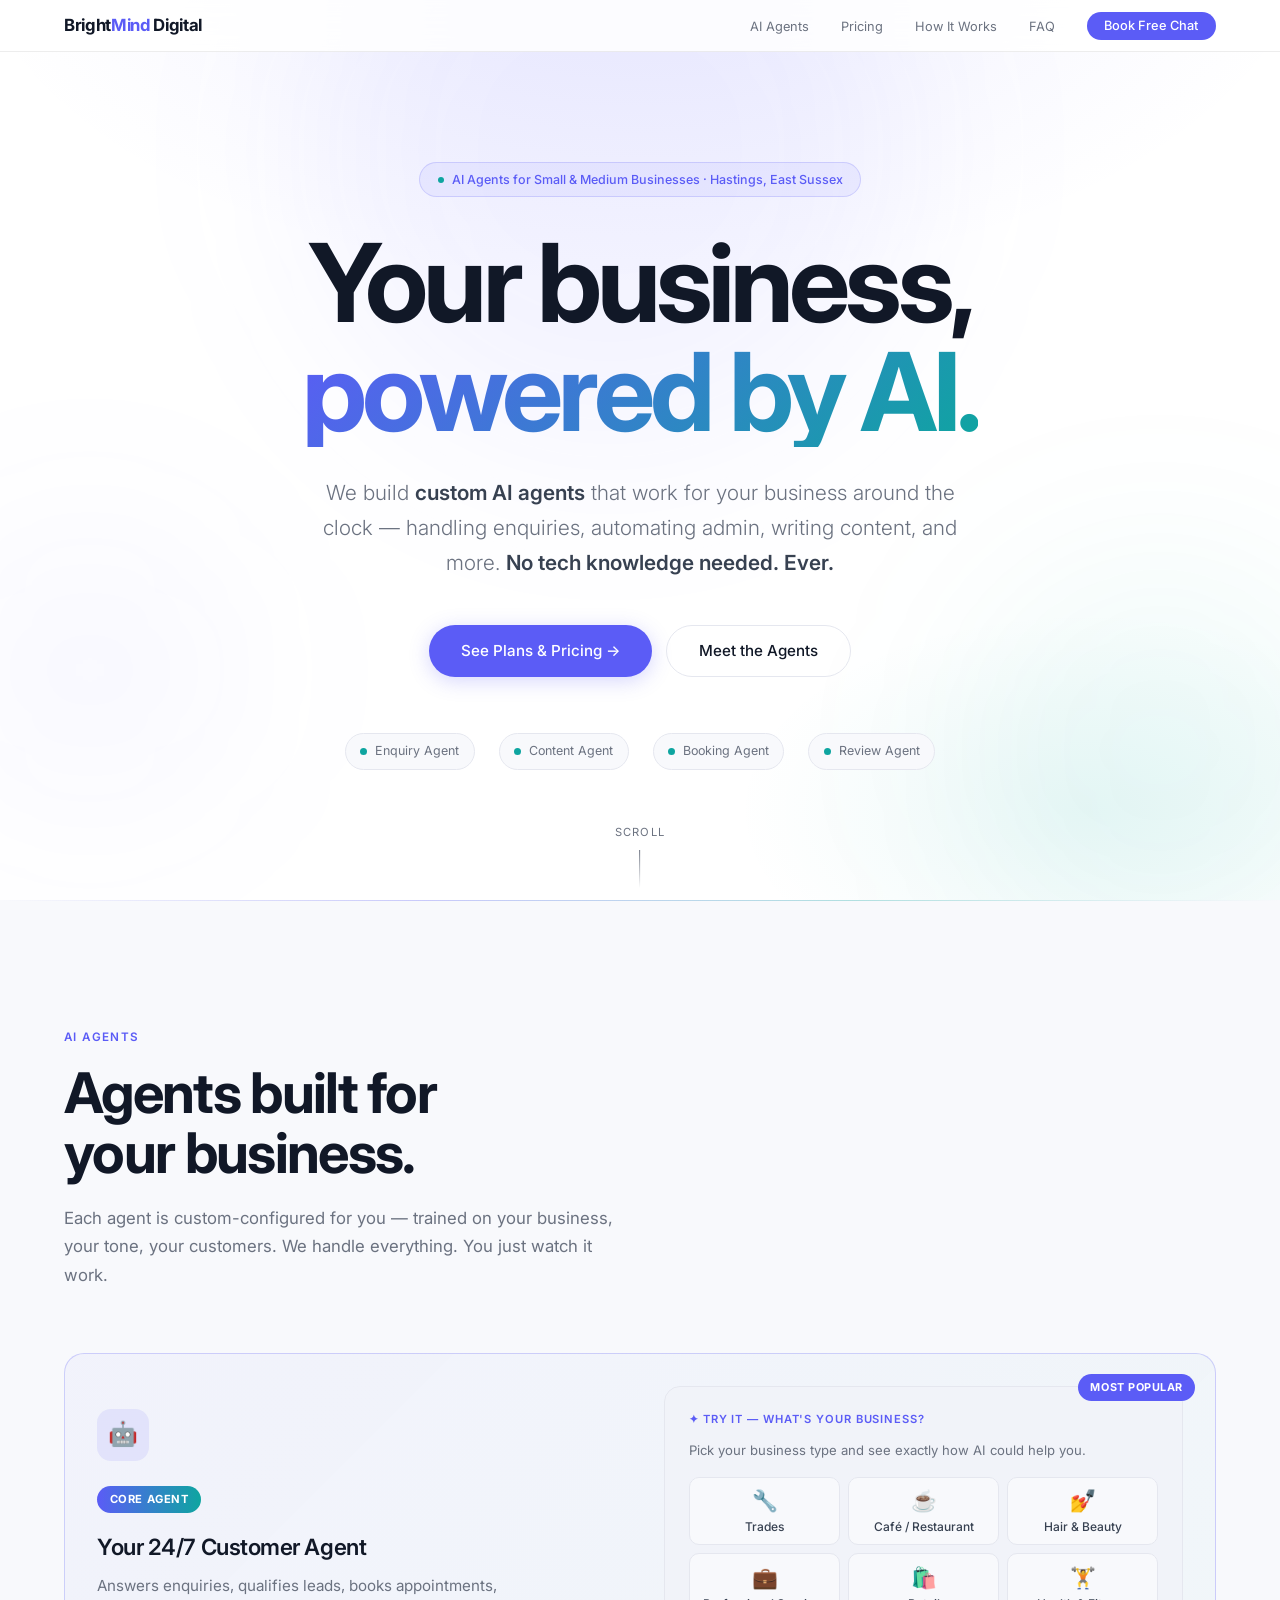
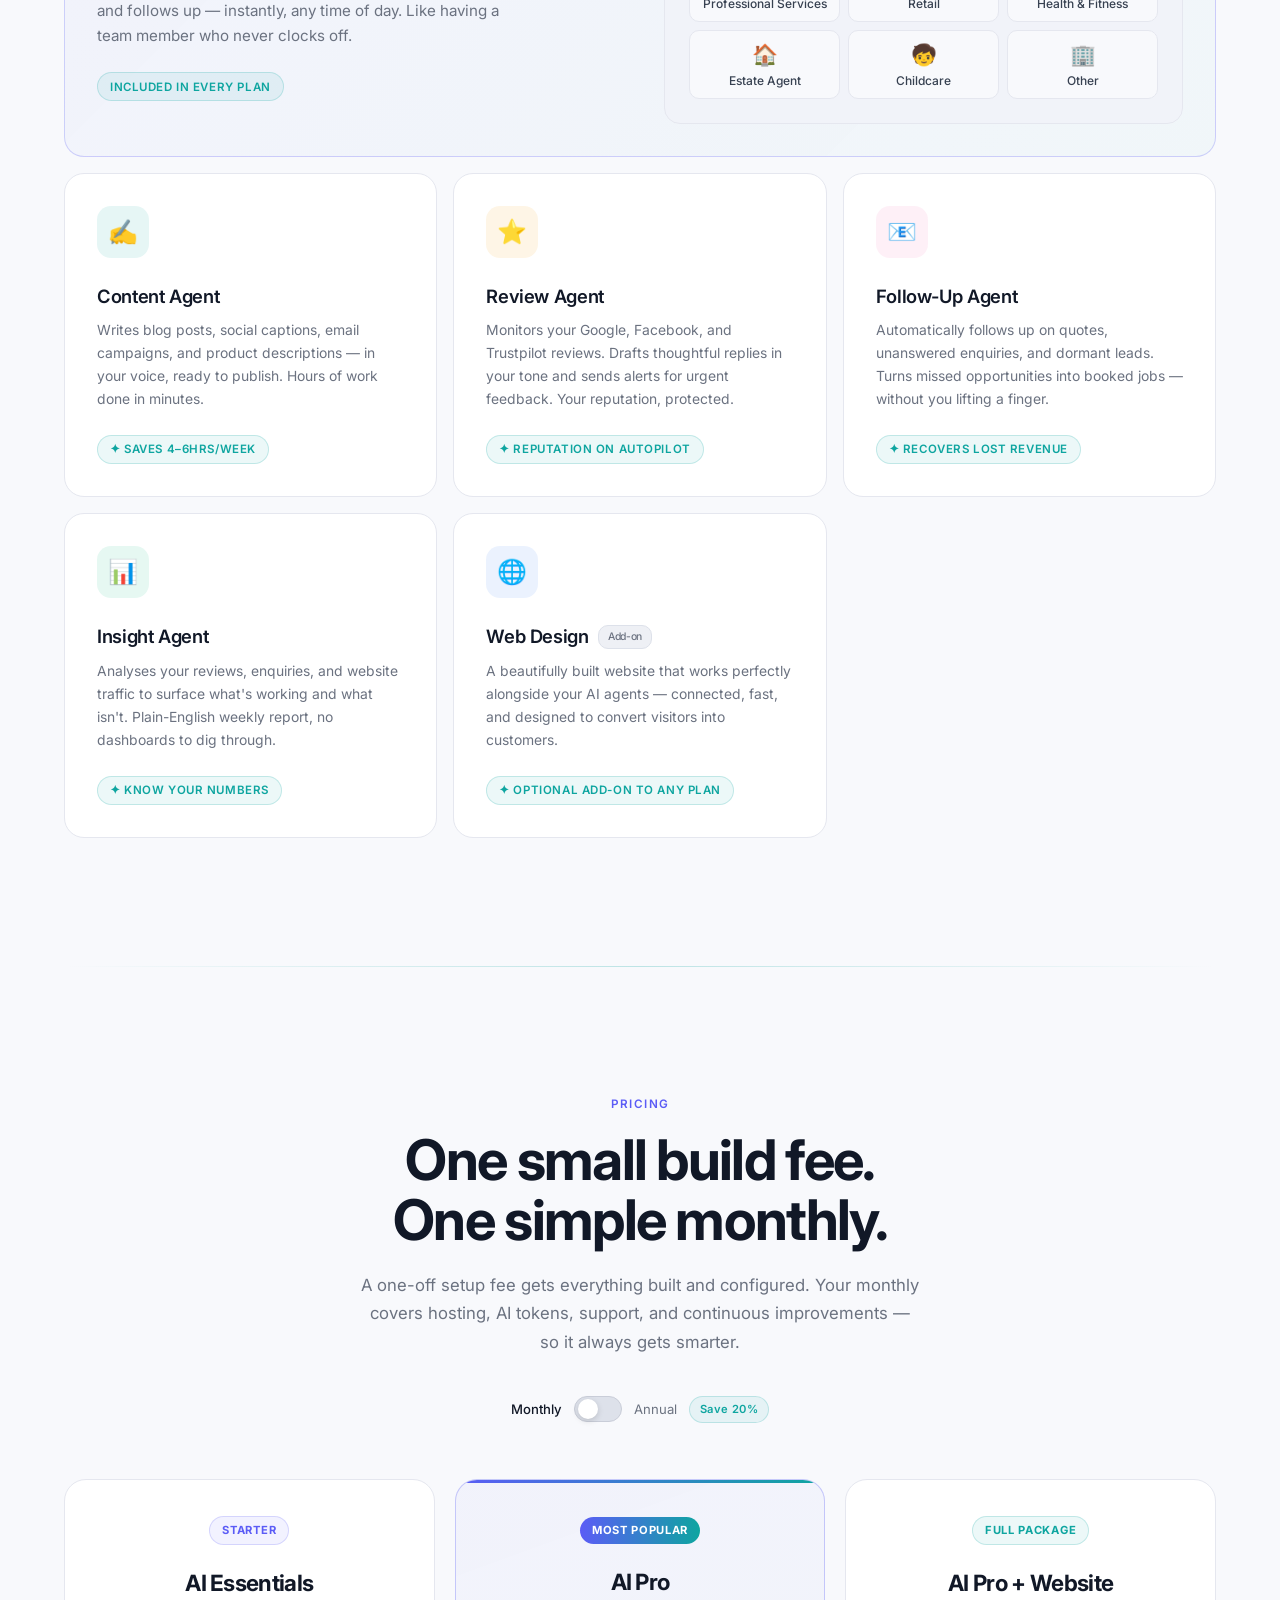
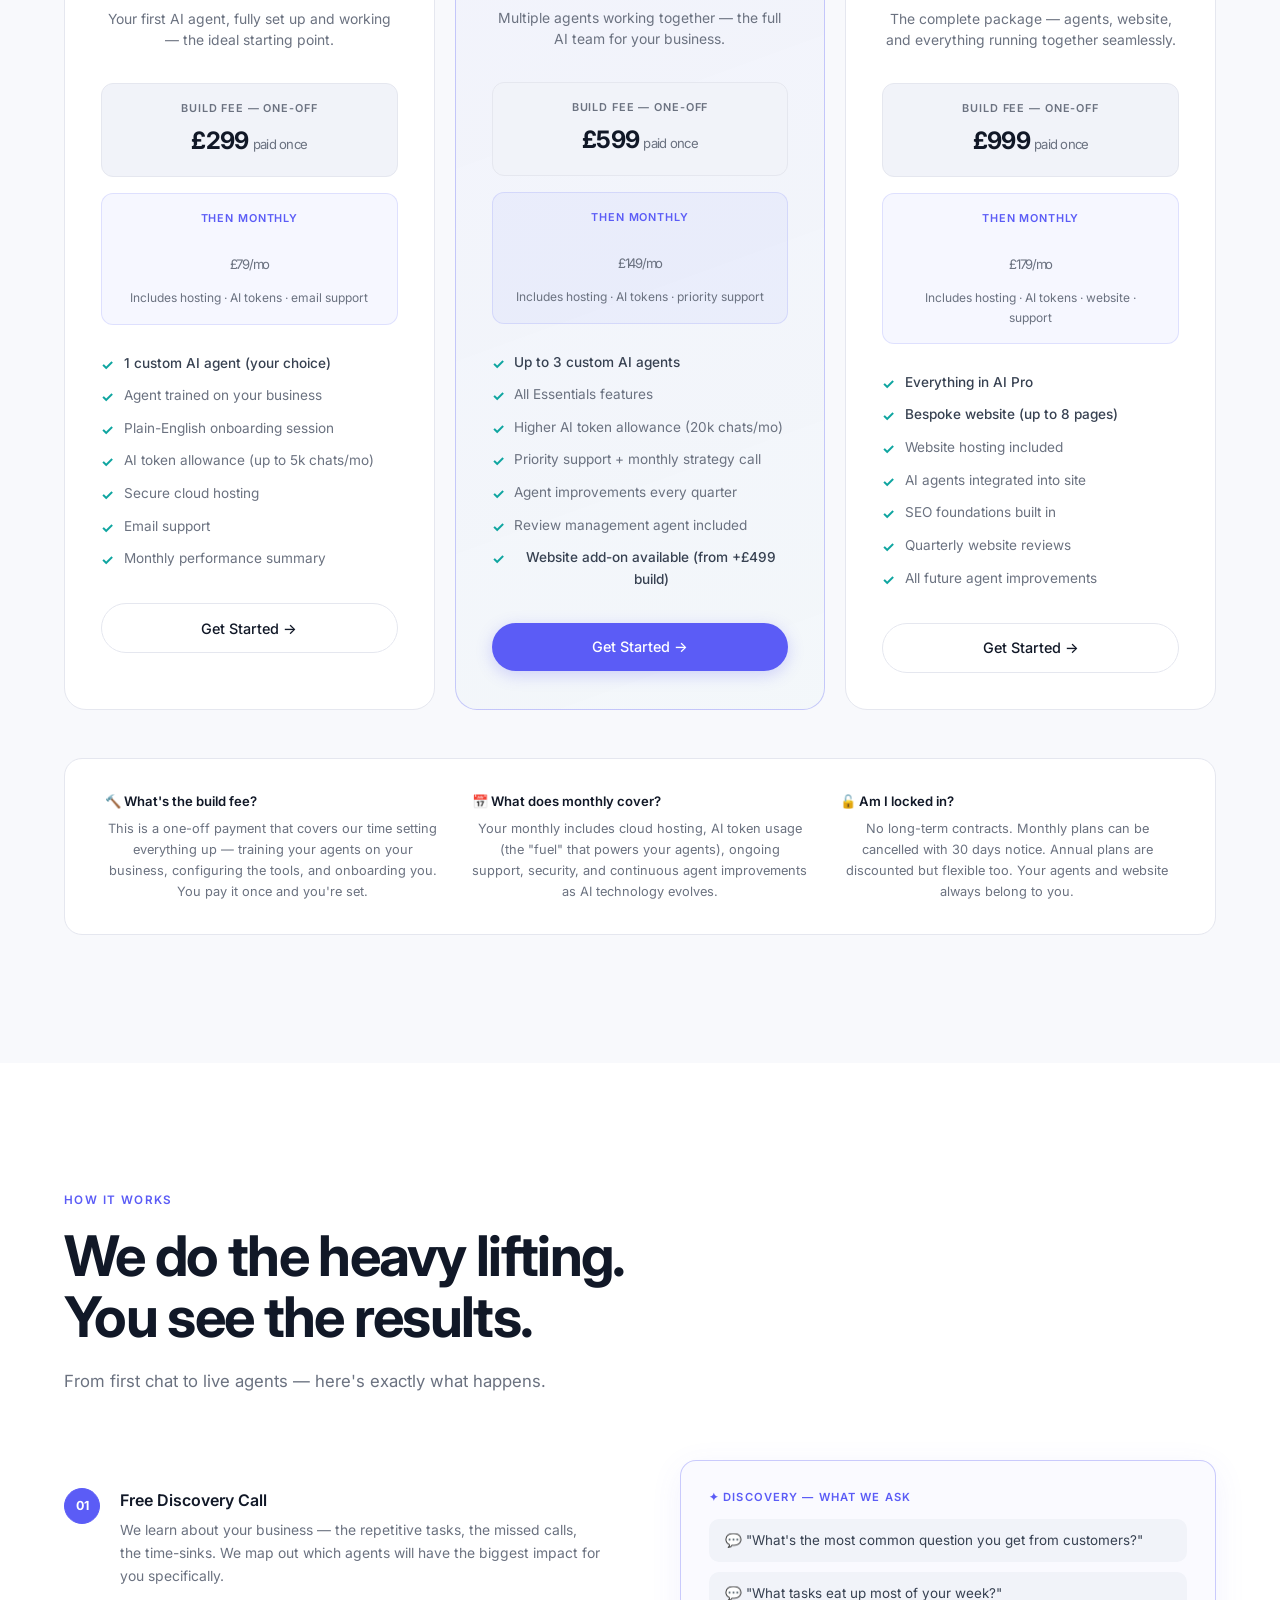
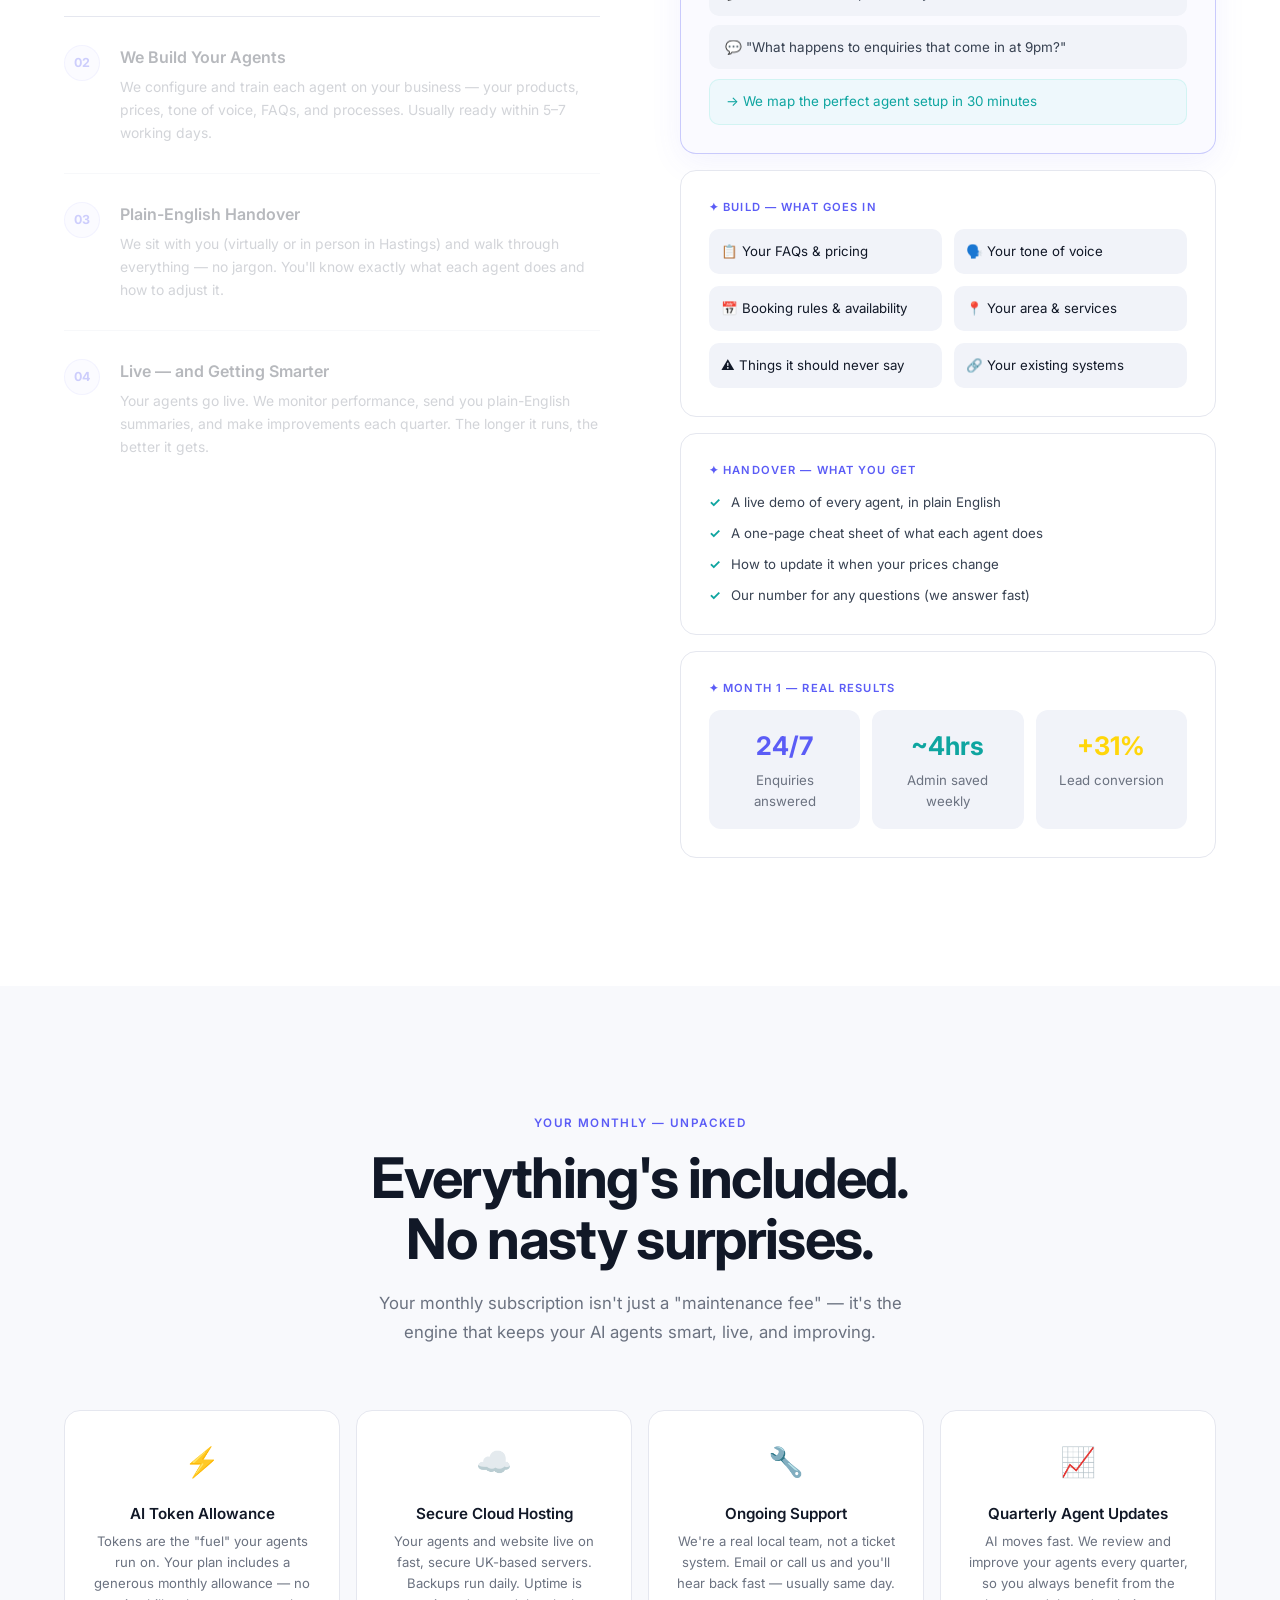
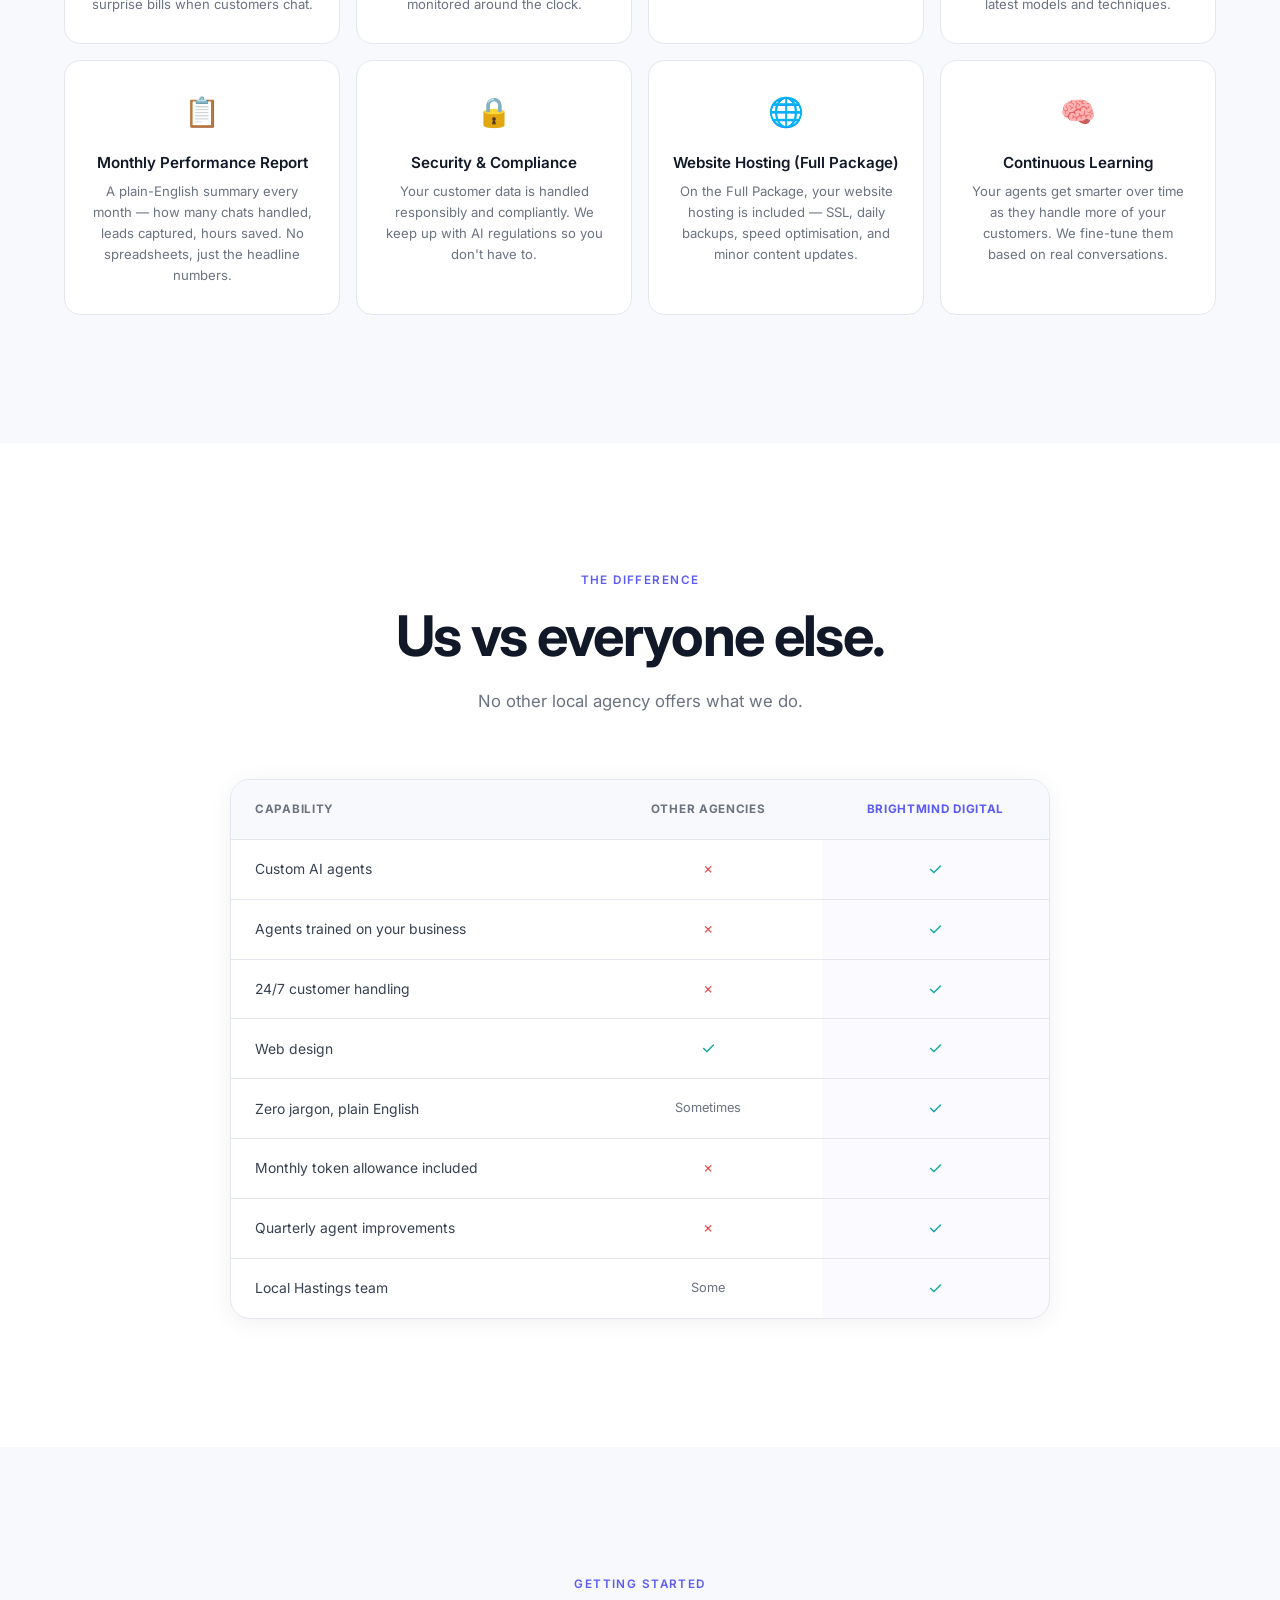
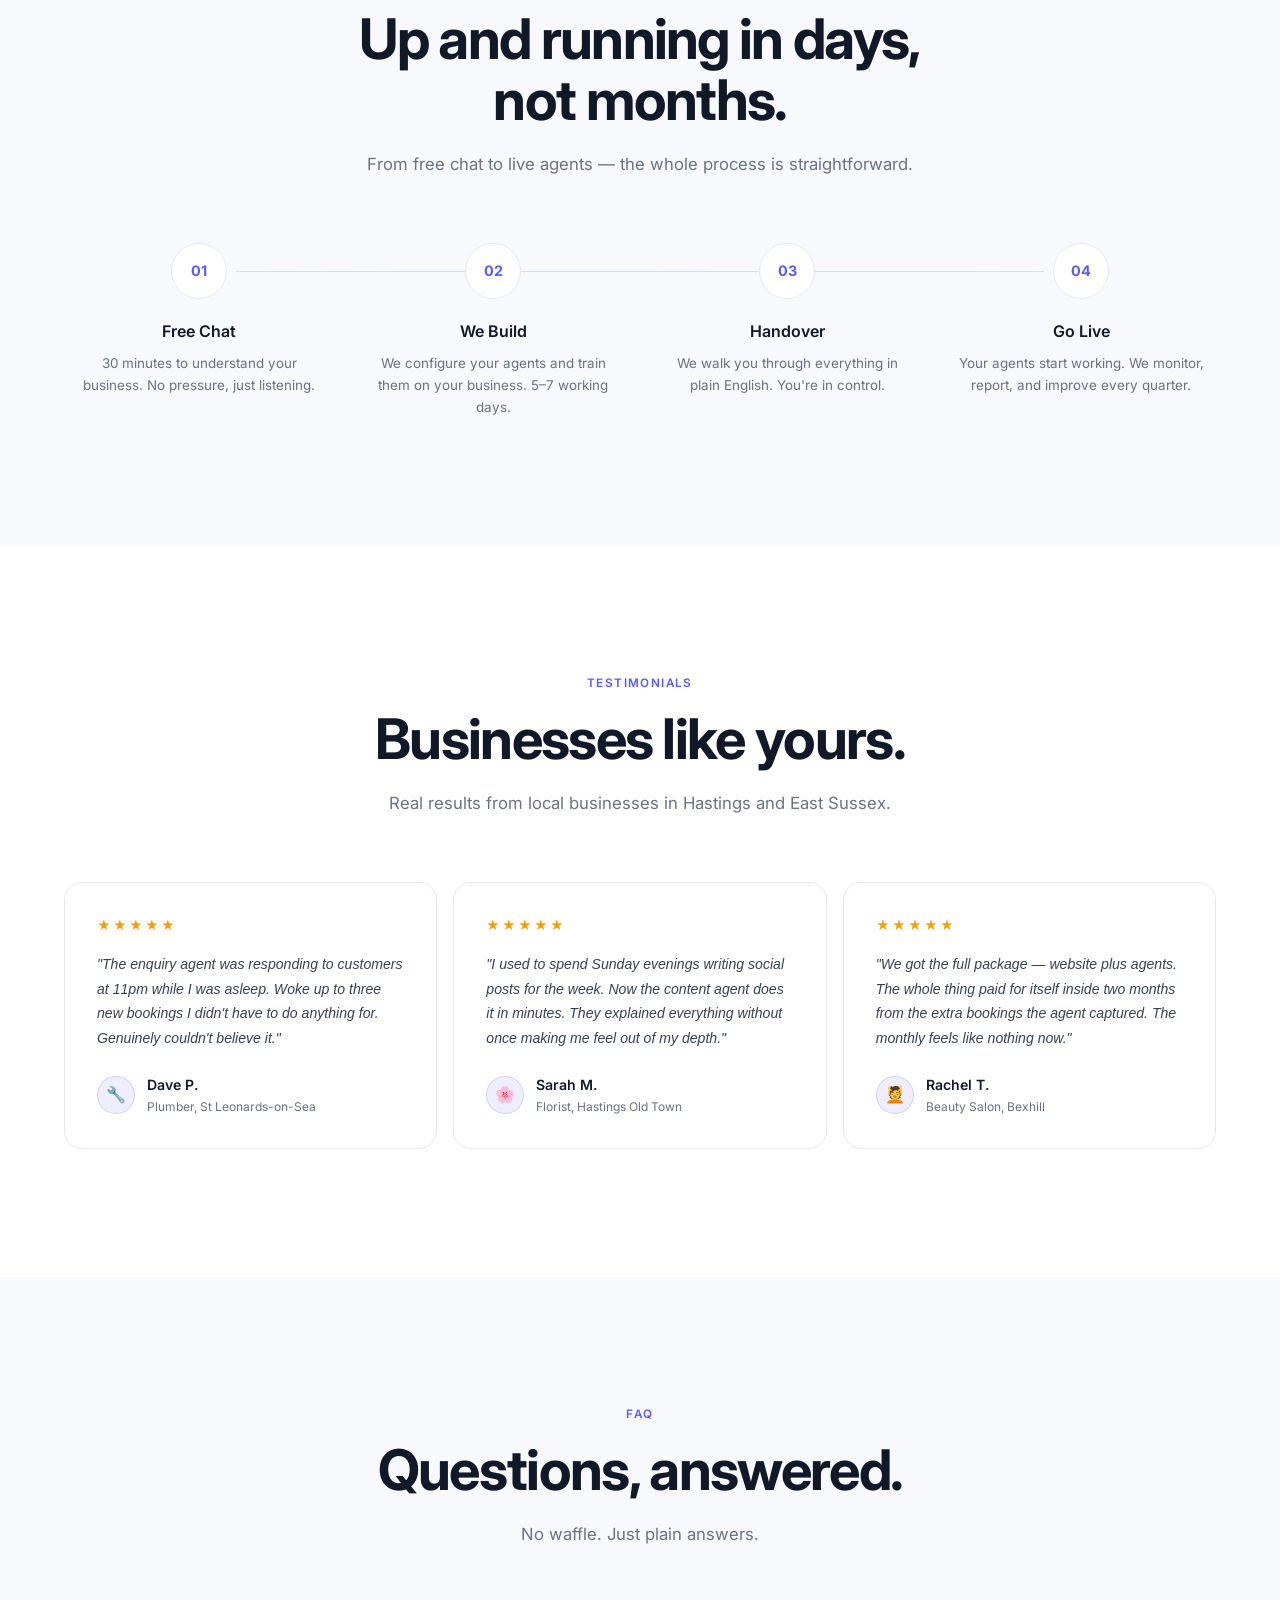
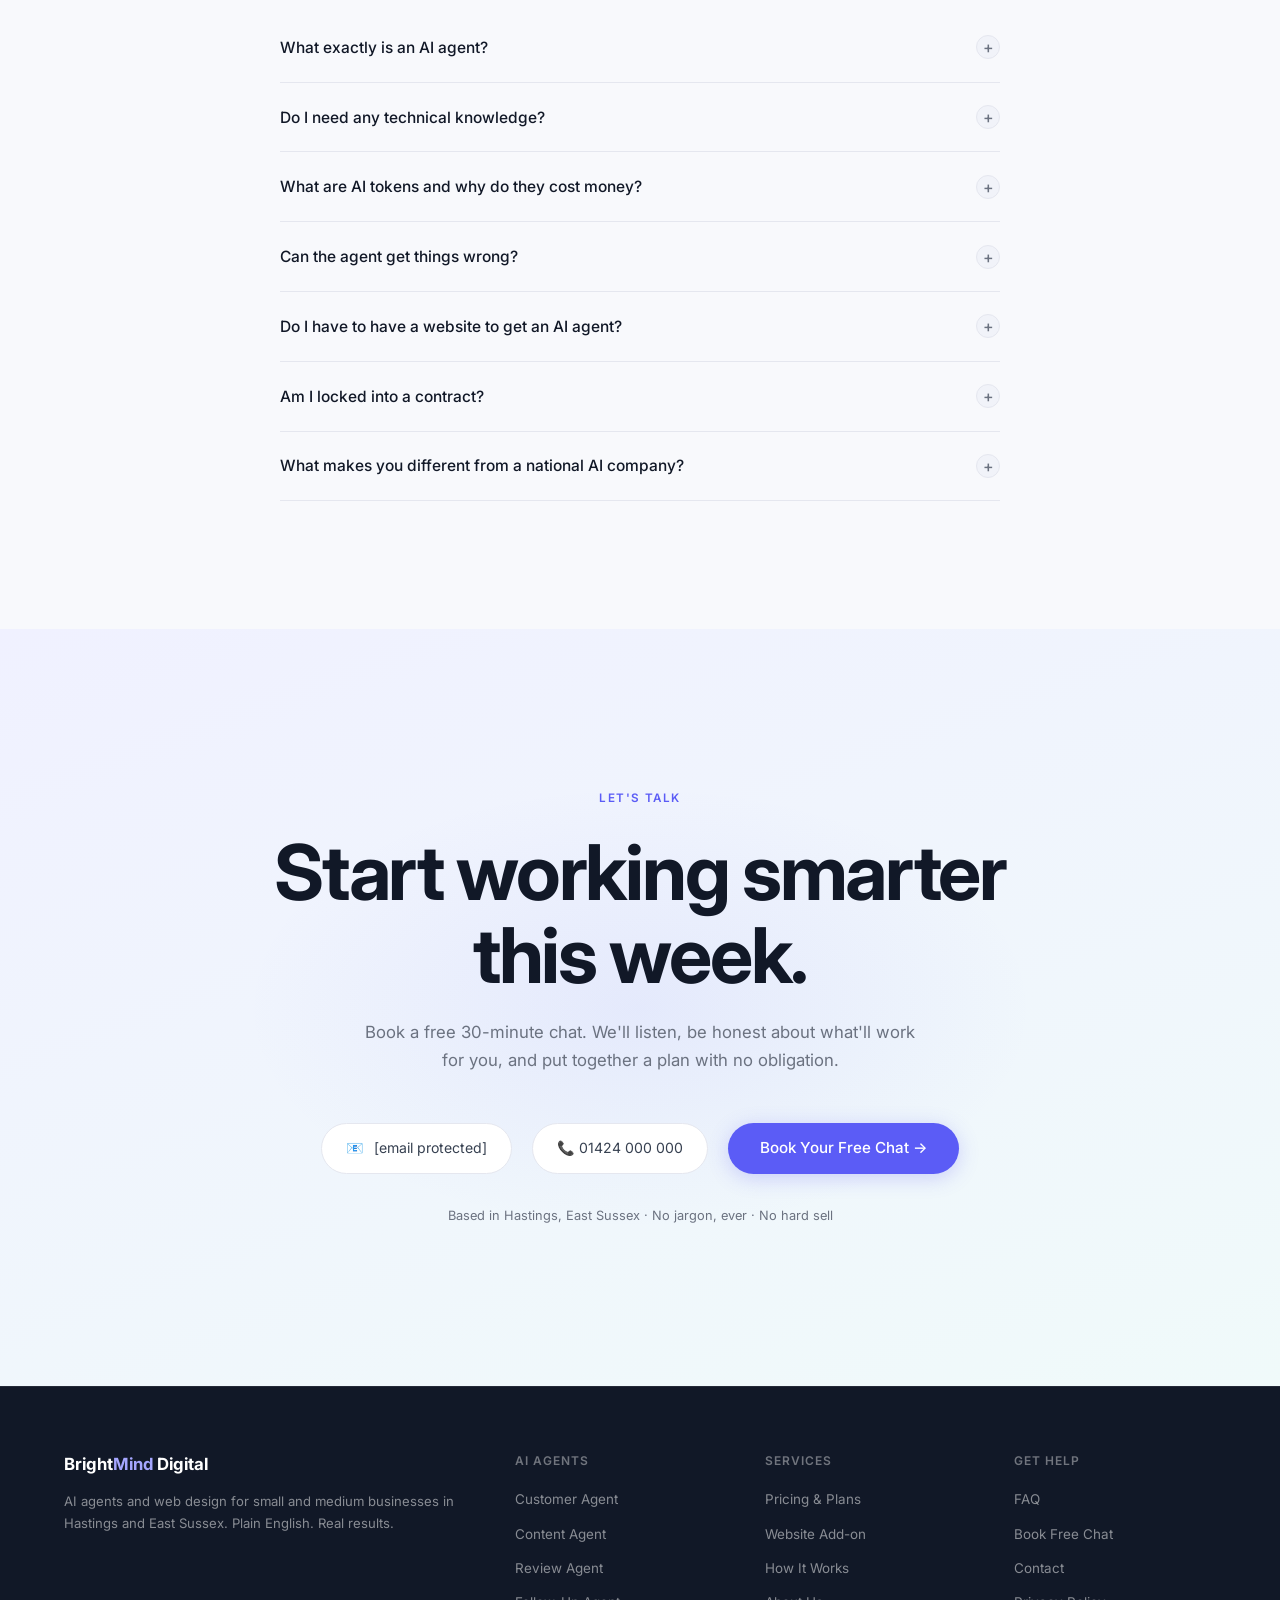
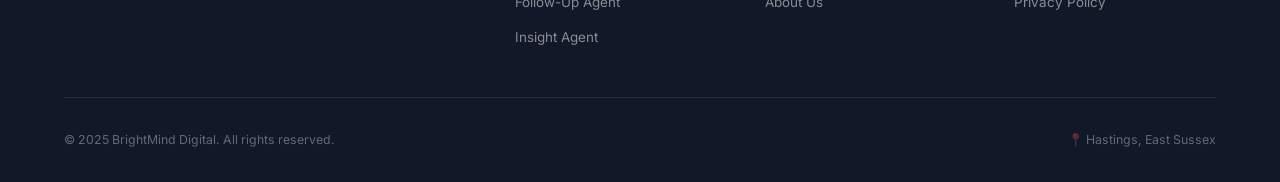
==== commit 1d62dc04: "Update index.html" ====
--- a/index.html
+++ b/index.html
@@ -9,21 +9,21 @@
 <link href="https://fonts.googleapis.com/css2?family=Inter:wght@300;400;500;600;700&display=swap" rel="stylesheet">
 <style>
 :root {
-  --white: #ffffff;
-  --off-white: #1a1a2e;
-  --mid: #6b7280;
-  --black: #111827;
-  --bg: #ffffff;
-  --bg-alt: #f8f9fc;
-  --bg-alt2: #f1f3f9;
-  --accent: #5b5cf6;
-  --accent-glow: rgba(91,92,246,0.25);
-  --teal: #0ea5a0;
-  --teal-glow: rgba(14,165,160,0.25);
-  --card-bg: #ffffff;
-  --card-border: #e5e7ef;
-  --text: #111827;
-  --text-soft: #374151;
+  --white: #ffffff;
+  --off-white: #1a1a2e;
+  --mid: #6b7280;
+  --black: #111827;
+  --bg: #ffffff;
+  --bg-alt: #f8f9fc;
+  --bg-alt2: #f1f3f9;
+  --accent: #5b5cf6;
+  --accent-glow: rgba(91,92,246,0.25);
+  --teal: #0ea5a0;
+  --teal-glow: rgba(14,165,160,0.25);
+  --card-bg: #ffffff;
+  --card-border: #e5e7ef;
+  --text: #111827;
+  --text-soft: #374151;
 }
 *,*::before,*::after{box-sizing:border-box;margin:0;padding:0}
 html{scroll-behavior:smooth}
@@ -31,10 +31,10 @@
 
 /* ── NAV ── */
 nav{
-  position:fixed;top:0;left:0;right:0;z-index:1000;
-  height:52px;display:flex;align-items:center;justify-content:space-between;padding:0 5%;
-  background:rgba(255,255,255,0.85);backdrop-filter:saturate(180%) blur(20px);
-  border-bottom:1px solid rgba(0,0,0,0.07);transition:background .3s;
+  position:fixed;top:0;left:0;right:0;z-index:1000;
+  height:52px;display:flex;align-items:center;justify-content:space-between;padding:0 5%;
+  background:rgba(255,255,255,0.85);backdrop-filter:saturate(180%) blur(20px);
+  border-bottom:1px solid rgba(0,0,0,0.07);transition:background .3s;
 }
 .nav-logo{font-size:1.05rem;font-weight:700;letter-spacing:-.02em;color:var(--text);text-decoration:none}
 .nav-logo span{color:var(--accent)}
@@ -46,13 +46,13 @@
 
 /* ── HERO ── */
 .hero{
-  min-height:100vh;display:flex;flex-direction:column;align-items:center;justify-content:center;
-  text-align:center;padding:7rem 5% 5rem;position:relative;overflow:hidden;
+  min-height:100vh;display:flex;flex-direction:column;align-items:center;justify-content:center;
+  text-align:center;padding:7rem 5% 5rem;position:relative;overflow:hidden;
 }
 .hero-bg{position:absolute;inset:0;z-index:0;
-  background:
-    radial-gradient(ellipse 90% 70% at 50% -10%,rgba(91,92,246,.09) 0%,transparent 60%),
-    radial-gradient(ellipse 50% 40% at 85% 90%,rgba(14,165,160,.07) 0%,transparent 55%),#fff}
+  background:
+    radial-gradient(ellipse 90% 70% at 50% -10%,rgba(91,92,246,.09) 0%,transparent 60%),
+    radial-gradient(ellipse 50% 40% at 85% 90%,rgba(14,165,160,.07) 0%,transparent 55%),#fff}
 .orb{position:absolute;border-radius:50%;pointer-events:none;z-index:1;filter:blur(90px);animation:orbFloat 9s ease-in-out infinite}
 .orb-1{width:600px;height:600px;background:rgba(91,92,246,.07);top:-150px;left:50%;transform:translateX(-55%)}
 .orb-2{width:400px;height:400px;background:rgba(14,165,160,.05);bottom:-50px;right:-80px;animation-delay:-4s}
@@ -61,33 +61,33 @@
 
 .hero-inner{position:relative;z-index:2;max-width:960px}
 .hero-pill{
-  display:inline-flex;align-items:center;gap:.5rem;
-  background:rgba(91,92,246,.07);border:1px solid rgba(91,92,246,.2);
-  padding:.4rem 1.1rem;border-radius:50px;margin-bottom:2rem;
-  font-size:.78rem;font-weight:500;color:var(--accent);
-  opacity:0;animation:fadeUp .7s .15s ease forwards;
+  display:inline-flex;align-items:center;gap:.5rem;
+  background:rgba(91,92,246,.07);border:1px solid rgba(91,92,246,.2);
+  padding:.4rem 1.1rem;border-radius:50px;margin-bottom:2rem;
+  font-size:.78rem;font-weight:500;color:var(--accent);
+  opacity:0;animation:fadeUp .7s .15s ease forwards;
 }
 .pill-dot{width:6px;height:6px;border-radius:50%;background:var(--teal);animation:pulse 2s infinite}
 @keyframes pulse{0%,100%{opacity:1;transform:scale(1)}50%{opacity:.3;transform:scale(.6)}}
 
 .hero-title{
-  font-size:clamp(3.2rem,8.5vw,7rem);font-weight:700;letter-spacing:-.045em;line-height:1;
-  margin-bottom:1.75rem;
-  opacity:0;animation:fadeUp .9s .3s ease forwards;
+  font-size:clamp(3.2rem,8.5vw,7rem);font-weight:700;letter-spacing:-.045em;line-height:1;
+  margin-bottom:1.75rem;
+  opacity:0;animation:fadeUp .9s .3s ease forwards;
 }
 .hero-title .line1{
-  display:block;
-  color:var(--text);
+  display:block;
+  color:var(--text);
 }
 .hero-title .line2{
-  display:block;
-  background:linear-gradient(135deg,var(--accent) 0%,var(--teal) 100%);
-  -webkit-background-clip:text;-webkit-text-fill-color:transparent;background-clip:text;
+  display:block;
+  background:linear-gradient(135deg,var(--accent) 0%,var(--teal) 100%);
+  -webkit-background-clip:text;-webkit-text-fill-color:transparent;background-clip:text;
 }
 .hero-sub{
-  font-size:clamp(1.05rem,2vw,1.3rem);font-weight:300;color:var(--mid);
-  max-width:640px;margin:0 auto 2.75rem;line-height:1.7;
-  opacity:0;animation:fadeUp .9s .48s ease forwards;
+  font-size:clamp(1.05rem,2vw,1.3rem);font-weight:300;color:var(--mid);
+  max-width:640px;margin:0 auto 2.75rem;line-height:1.7;
+  opacity:0;animation:fadeUp .9s .48s ease forwards;
 }
 .hero-sub strong{color:var(--text-soft);font-weight:600}
 
@@ -100,13 +100,13 @@
 
 /* agent ticker */
 .hero-agents{
-  margin-top:3.5rem;display:flex;align-items:center;gap:1.5rem;justify-content:center;
-  opacity:0;animation:fadeUp .9s .78s ease forwards;flex-wrap:wrap;
+  margin-top:3.5rem;display:flex;align-items:center;gap:1.5rem;justify-content:center;
+  opacity:0;animation:fadeUp .9s .78s ease forwards;flex-wrap:wrap;
 }
 .agent-chip{
-  display:flex;align-items:center;gap:.5rem;
-  background:var(--bg-alt);border:1px solid var(--card-border);
-  padding:.45rem .9rem;border-radius:50px;font-size:.78rem;color:var(--mid);
+  display:flex;align-items:center;gap:.5rem;
+  background:var(--bg-alt);border:1px solid var(--card-border);
+  padding:.45rem .9rem;border-radius:50px;font-size:.78rem;color:var(--mid);
 }
 .agent-chip .chip-dot{width:7px;height:7px;border-radius:50%;background:var(--teal);animation:pulse 2s infinite}
 .agent-chip:nth-child(2) .chip-dot{animation-delay:-.5s}
@@ -128,9 +128,9 @@
 /* agents grid */
 .agents-grid{display:grid;grid-template-columns:repeat(3,1fr);gap:1rem;margin-top:4rem}
 .agent-card{
-  background:var(--card-bg);border:1.5px solid var(--card-border);border-radius:20px;padding:2rem;
-  position:relative;overflow:hidden;
-  transition:transform .35s cubic-bezier(.34,1.56,.64,1),border-color .3s,box-shadow .3s;
+  background:var(--card-bg);border:1.5px solid var(--card-border);border-radius:20px;padding:2rem;
+  position:relative;overflow:hidden;
+  transition:transform .35s cubic-bezier(.34,1.56,.64,1),border-color .3s,box-shadow .3s;
 }
 .agent-card::before{content:'';position:absolute;inset:0;border-radius:20px;background:radial-gradient(circle at var(--mx,50%) var(--my,50%),rgba(91,92,246,.06) 0%,transparent 65%);opacity:0;transition:opacity .3s;pointer-events:none}
 .agent-card:hover::before{opacity:1}
@@ -139,8 +139,8 @@
 .agent-card.featured::after{content:'Most Popular';position:absolute;top:1.25rem;right:1.25rem;background:var(--accent);color:#fff;font-size:.68rem;font-weight:700;letter-spacing:.05em;text-transform:uppercase;padding:.28rem .75rem;border-radius:20px}
 
 .agent-icon{
-  width:52px;height:52px;border-radius:14px;display:flex;align-items:center;justify-content:center;
-  font-size:1.5rem;margin-bottom:1.5rem;
+  width:52px;height:52px;border-radius:14px;display:flex;align-items:center;justify-content:center;
+  font-size:1.5rem;margin-bottom:1.5rem;
 }
 .ic-purple{background:rgba(91,92,246,.1)}
 .ic-teal{background:rgba(14,165,160,.1)}
@@ -183,9 +183,9 @@
 
 .plans-grid{display:grid;grid-template-columns:repeat(3,1fr);gap:1.25rem}
 .plan-card{
-  background:var(--card-bg);border:1.5px solid var(--card-border);border-radius:22px;
-  padding:2.25rem;position:relative;overflow:hidden;
-  transition:transform .3s,border-color .3s,box-shadow .3s;
+  background:var(--card-bg);border:1.5px solid var(--card-border);border-radius:22px;
+  padding:2.25rem;position:relative;overflow:hidden;
+  transition:transform .3s,border-color .3s,box-shadow .3s;
 }
 .plan-card:hover{transform:translateY(-5px);border-color:rgba(91,92,246,.25);box-shadow:0 16px 48px rgba(91,92,246,.1)}
 .plan-card.plan-featured{border-color:rgba(91,92,246,.3);background:linear-gradient(160deg,rgba(91,92,246,.04),rgba(14,165,160,.02))}
@@ -200,16 +200,16 @@
 .plan-tagline{font-size:.87rem;color:var(--mid);margin-bottom:2rem;line-height:1.5}
 
 .plan-build{
-  background:var(--bg-alt2);border:1.5px solid var(--card-border);
-  border-radius:12px;padding:1rem 1.25rem;margin-bottom:1rem;
+  background:var(--bg-alt2);border:1.5px solid var(--card-border);
+  border-radius:12px;padding:1rem 1.25rem;margin-bottom:1rem;
 }
 .plan-build-label{font-size:.68rem;font-weight:600;letter-spacing:.08em;text-transform:uppercase;color:var(--mid);margin-bottom:.3rem}
 .plan-build-price{font-size:1.5rem;font-weight:700;letter-spacing:-.03em;color:var(--text)}
 .plan-build-price span{font-size:.82rem;font-weight:400;color:var(--mid)}
 
 .plan-monthly{
-  background:rgba(91,92,246,.05);border:1.5px solid rgba(91,92,246,.15);
-  border-radius:12px;padding:1rem 1.25rem;margin-bottom:1.75rem;
+  background:rgba(91,92,246,.05);border:1.5px solid rgba(91,92,246,.15);
+  border-radius:12px;padding:1rem 1.25rem;margin-bottom:1.75rem;
 }
 .plan-monthly-label{font-size:.68rem;font-weight:600;letter-spacing:.08em;text-transform:uppercase;color:var(--accent);margin-bottom:.3rem}
 .plan-monthly-price{font-size:2rem;font-weight:700;letter-spacing:-.04em;color:var(--text)}
@@ -229,8 +229,8 @@
 
 /* pricing explainer */
 .pricing-explainer{
-  margin-top:3rem;background:var(--bg);border:1.5px solid var(--card-border);
-  border-radius:18px;padding:2rem 2.5rem;display:grid;grid-template-columns:repeat(3,1fr);gap:2rem;
+  margin-top:3rem;background:var(--bg);border:1.5px solid var(--card-border);
+  border-radius:18px;padding:2rem 2.5rem;display:grid;grid-template-columns:repeat(3,1fr);gap:2rem;
 }
 .pe-item{}
 .pe-title{font-size:.82rem;font-weight:600;color:var(--text);margin-bottom:.4rem;display:flex;align-items:center;gap:.5rem}
@@ -242,18 +242,18 @@
 .how-sticky{position:sticky;top:90px}
 .how-steps{display:flex;flex-direction:column}
 .how-step{
-  padding:1.75rem 0;border-bottom:1px solid var(--card-border);
-  display:flex;gap:1.25rem;align-items:flex-start;
-  opacity:.3;transition:opacity .4s;cursor:pointer;
+  padding:1.75rem 0;border-bottom:1px solid var(--card-border);
+  display:flex;gap:1.25rem;align-items:flex-start;
+  opacity:.3;transition:opacity .4s;cursor:pointer;
 }
 .how-step:last-child{border-bottom:none}
 .how-step.active{opacity:1}
 .how-step-num{
-  width:36px;height:36px;border-radius:50%;flex-shrink:0;
-  background:rgba(91,92,246,.08);border:1px solid rgba(91,92,246,.2);
-  display:flex;align-items:center;justify-content:center;
-  font-size:.78rem;font-weight:700;color:var(--accent);
-  transition:background .3s,border-color .3s;
+  width:36px;height:36px;border-radius:50%;flex-shrink:0;
+  background:rgba(91,92,246,.08);border:1px solid rgba(91,92,246,.2);
+  display:flex;align-items:center;justify-content:center;
+  font-size:.78rem;font-weight:700;color:var(--accent);
+  transition:background .3s,border-color .3s;
 }
 .how-step.active .how-step-num{background:var(--accent);border-color:var(--accent);color:#fff}
 .how-step h3{font-size:1rem;font-weight:600;margin-bottom:.35rem;color:var(--text)}
@@ -261,9 +261,9 @@
 
 .how-demo-panel{display:flex;flex-direction:column;gap:1rem}
 .how-demo{
-  background:var(--card-bg);border:1.5px solid var(--card-border);
-  border-radius:16px;padding:1.75rem;
-  transition:border-color .4s,background .4s,box-shadow .4s;
+  background:var(--card-bg);border:1.5px solid var(--card-border);
+  border-radius:16px;padding:1.75rem;
+  transition:border-color .4s,background .4s,box-shadow .4s;
 }
 .how-demo.active{border-color:rgba(91,92,246,.3);background:rgba(91,92,246,.03);box-shadow:0 8px 32px rgba(91,92,246,.08)}
 .demo-label{font-size:.7rem;font-weight:600;letter-spacing:.1em;text-transform:uppercase;color:var(--accent);margin-bottom:.75rem}
@@ -354,740 +354,780 @@
 
 /* ── RESPONSIVE ── */
 @media(max-width:1100px){
-  .agents-grid{grid-template-columns:repeat(2,1fr)}
-  .agent-wide{grid-column:span 2;grid-template-columns:1fr}
-  .plans-grid{grid-template-columns:1fr}
-  .how-grid{grid-template-columns:1fr}
-  .how-sticky{position:static}
-  .included-grid{grid-template-columns:repeat(2,1fr)}
-  .footer-top{grid-template-columns:1fr 1fr}
+  .agents-grid{grid-template-columns:repeat(2,1fr)}
+  .agent-wide{grid-column:span 2;grid-template-columns:1fr}
+  .plans-grid{grid-template-columns:1fr}
+  .how-grid{grid-template-columns:1fr}
+  .how-sticky{position:static}
+  .included-grid{grid-template-columns:repeat(2,1fr)}
+  .footer-top{grid-template-columns:1fr 1fr}
 }
 @media(max-width:768px){
-  .nav-links{display:none}
-  .agents-grid{grid-template-columns:1fr}
-  .agent-wide{grid-column:span 1}
-  .process-steps{grid-template-columns:repeat(2,1fr)}
-  .process-steps::before{display:none}
-  .testi-grid{grid-template-columns:1fr}
-  .included-grid{grid-template-columns:repeat(2,1fr)}
-  .pricing-explainer{grid-template-columns:1fr}
-  .footer-top{grid-template-columns:1fr;gap:2rem}
-  .footer-bottom{flex-direction:column;gap:.75rem;text-align:center}
-  .cmp-row{grid-template-columns:1.2fr 1fr 1fr}
+  .nav-links{display:none}
+  .agents-grid{grid-template-columns:1fr}
+  .agent-wide{grid-column:span 1}
+  .process-steps{grid-template-columns:repeat(2,1fr)}
+  .process-steps::before{display:none}
+  .testi-grid{grid-template-columns:1fr}
+  .included-grid{grid-template-columns:repeat(2,1fr)}
+  .pricing-explainer{grid-template-columns:1fr}
+  .footer-top{grid-template-columns:1fr;gap:2rem}
+  .footer-bottom{flex-direction:column;gap:.75rem;text-align:center}
+  .cmp-row{grid-template-columns:1.2fr 1fr 1fr}
 }
 </style>
 </head>
 <body>
 
+<!-- NAV -->
 <nav id="main-nav">
-  <a href="#" class="nav-logo">Bright<span>Mind</span> Digital</a>
-  <ul class="nav-links">
-    <li><a href="#agents">AI Agents</a></li>
-    <li><a href="#pricing">Pricing</a></li>
-    <li><a href="#how">How It Works</a></li>
-    <li><a href="#faq">FAQ</a></li>
-    <li><a href="#contact" class="nav-cta">Book Free Chat</a></li>
-  </ul>
+  <a href="#" class="nav-logo">Bright<span>Mind</span> Digital</a>
+  <ul class="nav-links">
+    <li><a href="#agents">AI Agents</a></li>
+    <li><a href="#pricing">Pricing</a></li>
+    <li><a href="#how">How It Works</a></li>
+    <li><a href="#faq">FAQ</a></li>
+    <li><a href="#contact" class="nav-cta">Book Free Chat</a></li>
+  </ul>
 </nav>
 
+<!-- HERO -->
 <section class="hero">
-  <div class="hero-bg">
-    <div class="orb orb-1"></div>
-    <div class="orb orb-2"></div>
-    <div class="orb orb-3"></div>
-  </div>
-  <div class="hero-inner">
-    <div class="hero-pill">
-      <span class="pill-dot"></span>
-      AI Agents for Small &amp; Medium Businesses · Hastings, East Sussex
-    </div>
-    <h1 class="hero-title">
-      <span class="line1">Your business,</span>
-      <span class="line2">powered by AI.</span>
-    </h1>
-    <p class="hero-sub">
-      We build <strong>custom AI agents</strong> that work for your business around the clock — handling enquiries, automating admin, writing content, and more. <strong>No tech knowledge needed. Ever.</strong>
-    </p>
-    <div class="hero-actions">
-      <a href="#pricing" class="btn btn-glow">See Plans & Pricing →</a>
-      <a href="#agents" class="btn btn-ghost">Meet the Agents</a>
-    </div>
-    <div class="hero-agents">
-      <div class="agent-chip"><span class="chip-dot"></span> Enquiry Agent</div>
-      <div class="agent-chip"><span class="chip-dot"></span> Content Agent</div>
-      <div class="agent-chip"><span class="chip-dot"></span> Booking Agent</div>
-      <div class="agent-chip"><span class="chip-dot"></span> Review Agent</div>
-    </div>
-  </div>
-  <div class="scroll-hint"><span>Scroll</span><div class="scroll-line"></div></div>
+  <div class="hero-bg">
+    <div class="orb orb-1"></div>
+    <div class="orb orb-2"></div>
+    <div class="orb orb-3"></div>
+  </div>
+  <div class="hero-inner">
+    <div class="hero-pill">
+      <span class="pill-dot"></span>
+      AI Agents for Small &amp; Medium Businesses · Hastings, East Sussex
+    </div>
+    <h1 class="hero-title">
+      <span class="line1">Your business,</span>
+      <span class="line2">powered by AI.</span>
+    </h1>
+    <p class="hero-sub">
+      We build <strong>custom AI agents</strong> that work for your business around the clock — handling enquiries, automating admin, writing content, and more. <strong>No tech knowledge needed. Ever.</strong>
+    </p>
+    <div class="hero-actions">
+      <a href="#pricing" class="btn btn-glow">See Plans & Pricing →</a>
+      <a href="#agents" class="btn btn-ghost">Meet the Agents</a>
+    </div>
+    <div class="hero-agents">
+      <div class="agent-chip"><span class="chip-dot"></span> Enquiry Agent</div>
+      <div class="agent-chip"><span class="chip-dot"></span> Content Agent</div>
+      <div class="agent-chip"><span class="chip-dot"></span> Booking Agent</div>
+      <div class="agent-chip"><span class="chip-dot"></span> Review Agent</div>
+    </div>
+  </div>
+  <div class="scroll-hint"><span>Scroll</span><div class="scroll-line"></div></div>
 </section>
 
+<!-- AGENT SHOWCASE -->
 <section class="agent-showcase" id="agents">
-  <div class="inner">
-    <span class="eyebrow fade-up">AI Agents</span>
-    <h2 class="section-title fade-up">Agents built for<br>your business.</h2>
-    <p class="section-sub fade-up" style="margin:0">Each agent is custom-configured for you — trained on your business, your tone, your customers. We handle everything. You just watch it work.</p>
-
-    <div class="agents-grid" style="margin-top:4rem">
-
-            <div class="agent-card agent-wide featured fade-up">
-        <div class="agent-wide-text">
-          <div class="agent-icon ic-purple">🤖</div>
-          <div style="display:inline-block;background:linear-gradient(90deg,var(--accent),var(--teal));color:#fff;font-size:.7rem;font-weight:700;letter-spacing:.05em;text-transform:uppercase;padding:.28rem .8rem;border-radius:20px;margin-bottom:1rem">Core Agent</div>
-          <div class="agent-name" style="font-size:1.4rem">Your 24/7 Customer Agent</div>
-          <div class="agent-desc" style="font-size:.95rem;max-width:420px">Answers enquiries, qualifies leads, books appointments, and follows up — instantly, any time of day. Like having a team member who never clocks off.</div>
-          <div class="agent-tag">Included in every plan</div>
-        </div>
-        <div class="agent-wide-demo" id="ai-demo-widget">
-
-                    <div id="demo-step-1">
-            <div style="font-size:.7rem;font-weight:600;letter-spacing:.08em;text-transform:uppercase;color:var(--accent);margin-bottom:.75rem">✦ Try it — what's your business?</div>
-            <p style="font-size:.82rem;color:var(--mid);margin-bottom:1rem;line-height:1.5">Pick your business type and see exactly how AI could help you.</p>
-            <div id="biz-grid" style="display:grid;grid-template-columns:repeat(3,1fr);gap:.5rem;">
-              <button class="biz-btn" data-biz="Plumber or Tradesperson" data-emoji="🔧" onclick="selectBiz(this)"><span>🔧</span>Trades</button>
-              <button class="biz-btn" data-biz="Restaurant or Café" data-emoji="☕" onclick="selectBiz(this)"><span>☕</span>Café / Restaurant</button>
-              <button class="biz-btn" data-biz="Hair Salon or Beauty Business" data-emoji="💅" onclick="selectBiz(this)"><span>💅</span>Hair & Beauty</button>
-              <button class="biz-btn" data-biz="Accountant or Solicitor" data-emoji="💼" onclick="selectBiz(this)"><span>💼</span>Professional Services</button>
-              <button class="biz-btn" data-biz="Retail Shop" data-emoji="🛍️" onclick="selectBiz(this)"><span>🛍️</span>Retail</button>
-              <button class="biz-btn" data-biz="Fitness or Health Coach" data-emoji="🏋️" onclick="selectBiz(this)"><span>🏋️</span>Health & Fitness</button>
-              <button class="biz-btn" data-biz="Estate Agent or Letting Agent" data-emoji="🏠" onclick="selectBiz(this)"><span>🏠</span>Estate Agent</button>
-              <button class="biz-btn" data-biz="Childcare or Nursery" data-emoji="🧒" onclick="selectBiz(this)"><span>🧒</span>Childcare</button>
-              <button class="biz-btn" data-biz="Other small or medium business" data-emoji="🏢" onclick="selectBiz(this)"><span>🏢</span>Other</button>
-            </div>
-          </div>
-
-                    <div id="demo-step-2" style="display:none">
-            <div style="font-size:.7rem;font-weight:600;letter-spacing:.08em;text-transform:uppercase;color:var(--accent);margin-bottom:.75rem">✦ Quick question for you</div>
-            <div id="demo-question" style="font-size:.92rem;font-weight:500;color:var(--text);margin-bottom:1.1rem;line-height:1.5"></div>
-            <div id="demo-options" style="display:flex;flex-direction:column;gap:.5rem;margin-bottom:1rem"></div>
-            <button onclick="goBack()" style="background:none;border:none;font-size:.75rem;color:var(--mid);cursor:pointer;padding:0;text-decoration:underline">← Change business type</button>
-          </div>
-
-                    <div id="demo-step-3" style="display:none">
-            <div style="font-size:.82rem;font-weight:600;letter-spacing:.08em;text-transform:uppercase;color:var(--accent);margin-bottom:.85rem">✦ Here's how AI can help your business</div>
-            <div id="demo-response-wrap" style="background:#fff;border:1.5px solid var(--card-border);border-radius:12px;padding:1.1rem 1.25rem;min-height:80px;">
-              <div id="demo-typing" style="display:flex;gap:5px;align-items:center;padding:.25rem 0">
-                <span style="width:7px;height:7px;border-radius:50%;background:var(--accent);animation:typingDot 1.2s ease-in-out infinite;display:inline-block"></span>
-                <span style="width:7px;height:7px;border-radius:50%;background:var(--accent);animation:typingDot 1.2s ease-in-out infinite .2s;display:inline-block"></span>
-                <span style="width:7px;height:7px;border-radius:50%;background:var(--accent);animation:typingDot 1.2s ease-in-out infinite .4s;display:inline-block"></span>
-              </div>
-              <div id="demo-response-text" style="font-size:.9rem;color:var(--text);line-height:1.85;display:none;white-space:pre-line;font-weight:400"></div>
-            </div>
-
-                        <div id="demo-stat" style="display:none;margin-top:.75rem;background:linear-gradient(135deg,rgba(91,92,246,.07),rgba(14,165,160,.06));border:1.5px solid rgba(91,92,246,.15);border-radius:14px;padding:1rem 1.25rem;display:none;align-items:center;gap:1rem">
-              <div style="font-size:2.2rem;font-weight:700;letter-spacing:-.04em;background:linear-gradient(135deg,var(--accent),var(--teal));-webkit-background-clip:text;-webkit-text-fill-color:transparent;background-clip:text;white-space:nowrap" id="demo-stat-num">—</div>
-              <div>
-                <div style="font-size:.78rem;font-weight:600;color:var(--text);margin-bottom:.1rem" id="demo-stat-label">Time saved</div>
-                <div style="font-size:.73rem;color:var(--mid)" id="demo-stat-sub">on average per week</div>
-              </div>
-            </div>
-
-            <div id="demo-ctas" style="display:none;margin-top:1rem;gap:.6rem;flex-wrap:wrap">
-              <a href="#pricing" style="font-size:.8rem;font-weight:600;color:var(--accent);text-decoration:none;border:1.5px solid rgba(91,92,246,.25);padding:.4rem .9rem;border-radius:20px;transition:background .2s" onmouseover="this.style.background='rgba(91,92,246,.06)'" onmouseout="this.style.background='transparent'">See plans →</a>
-              <button onclick="resetDemo()" style="font-size:.8rem;font-weight:400;color:var(--mid);background:none;border:none;cursor:pointer;text-decoration:underline;padding:.4rem 0">Try another business</button>
-            </div>
-          </div>
-
-        </div>
-
-        <style>
-          .biz-btn {
-            background: #f8f9fc; border: 1.5px solid var(--card-border);
-            border-radius: 10px; padding: .6rem .5rem;
-            font-size: .75rem; font-weight: 500; color: var(--text-soft);
-            cursor: pointer; display: flex; flex-direction: column;
-            align-items: center; gap: .3rem; transition: all .2s;
-            font-family: inherit; line-height: 1.3; text-align: center;
-          }
-          .biz-btn span { font-size: 1.3rem; }
-          .biz-btn:hover { border-color: var(--accent); background: rgba(91,92,246,.05); color: var(--accent); }
-          .biz-btn.selected { border-color: var(--accent); background: rgba(91,92,246,.08); color: var(--accent); }
-          .answer-btn {
-            background: #f8f9fc; border: 1.5px solid var(--card-border);
-            border-radius: 10px; padding: .65rem 1rem;
-            font-size: .84rem; color: var(--text-soft); cursor: pointer;
-            text-align: left; transition: all .2s; font-family: inherit;
-            width: 100%; font-weight: 400;
-          }
-          .answer-btn:hover { border-color: var(--accent); background: rgba(91,92,246,.05); color: var(--accent); }
-        </style>
-
-        <script>
-          const bizQuestions = {
-            "Plumber or Tradesperson": {
-              q: "What's the biggest time-drain in your week?",
-              options: ["Answering the same questions over and over", "Chasing customers for payment or approval", "Writing up quotes and following up", "Missed calls when I'm on a job"]
-            },
-            "Restaurant or Café": {
-              q: "What would make the biggest difference to your business?",
-              options: ["Filling more tables / taking more bookings", "Saving time on social media and marketing", "Handling customer queries and reservations automatically", "Getting more reviews and responding to them"]
-            },
-            "Hair Salon or Beauty Business": {
-              q: "Where do you lose the most time or money?",
-              options: ["No-shows and last-minute cancellations", "Manual booking and reminder messages", "Writing content for Instagram and Facebook", "Responding to enquiries outside opening hours"]
-            },
-            "Accountant or Solicitor": {
-              q: "What takes up more of your time than it should?",
-              options: ["Answering routine client queries", "Chasing documents and information from clients", "Writing reports, letters, or emails", "Following up on leads and proposals"]
-            },
-            "Retail Shop": {
-              q: "What's your biggest challenge right now?",
-              options: ["Getting more customers through the door / online", "Managing customer questions and orders", "Creating content and promotions", "Following up with customers after a purchase"]
-            },
-            "Fitness or Health Coach": {
-              q: "What would help your business most?",
-              options: ["Booking and managing client sessions automatically", "Nurturing leads who don't book straight away", "Creating workout plans, content, or emails faster", "Staying on top of client check-ins and follow-ups"]
-            },
-            "Estate Agent or Letting Agent": {
-              q: "Where does your team spend too much time?",
-              options: ["Answering basic property enquiries", "Chasing landlords, tenants, or buyers for information", "Writing property descriptions and listings", "Following up with leads who've gone quiet"]
-            },
-            "Childcare or Nursery": {
-              q: "What would make your life easier?",
-              options: ["Handling parent enquiries and waiting list queries", "Sending updates, reminders, and newsletters to parents", "Admin and paperwork taking too long", "Getting more local families to find and trust us"]
-            },
-            "Other small or medium business": {
-              q: "What's the biggest challenge in your business right now?",
-              options: ["Responding to enquiries quickly enough", "Too much repetitive admin eating into my day", "Getting new customers and following up on leads", "Creating content and marketing materials"]
-            }
-          };
-
-          let selectedBiz = '';
-          let selectedAnswer = '';
-
-          function selectBiz(btn) {
-            selectedBiz = btn.dataset.biz;
-            document.getElementById('demo-step-1').style.display = 'none';
-            const step2 = document.getElementById('demo-step-2');
-            step2.style.display = 'block';
-            const data = bizQuestions[selectedBiz];
-            document.getElementById('demo-question').textContent = data.q;
-            const optWrap = document.getElementById('demo-options');
-            optWrap.innerHTML = '';
-            data.options.forEach(opt => {
-              const b = document.createElement('button');
-              b.className = 'answer-btn';
-              b.textContent = opt;
-              b.onclick = () => selectAnswer(opt);
-              optWrap.appendChild(b);
-            });
-          }
-
-          function selectAnswer(answer) {
-            selectedAnswer = answer;
-            document.getElementById('demo-step-2').style.display = 'none';
-            document.getElementById('demo-step-3').style.display = 'block';
-            document.getElementById('demo-typing').style.display = 'flex';
-            document.getElementById('demo-response-text').style.display = 'none';
-            document.getElementById('demo-ctas').style.display = 'none';
-            document.getElementById('demo-stat').style.display = 'none';
-            callAI();
-          }
-
-          async function callAI() {
-            try {
-              const response = await fetch('/api/chat', {
-                method: 'POST',
-                headers: { 'Content-Type': 'application/json' },
-                body: JSON.stringify({
-                  businessType: selectedBiz,
-                  challenge: selectedAnswer
-                })
-              });
-
-              if (!response.ok) throw new Error('Proxy error');
-              const parsed = await response.json();
-
-              const text = parsed.message || "Yeah, that's a really common one!\n\nAn AI agent can handle this automatically — trained on your business, running 24/7.\n\nMost clients free up hours every week within the first month.";
-              const statNum = parsed.statNum || '4 hrs';
-              const statLabel = parsed.statLabel || 'saved per week';
-              const statSub = parsed.statSub || 'on average for similar businesses';
-
-              document.getElementById('demo-typing').style.display = 'none';
-              const responseEl = document.getElementById('demo-response-text');
-              responseEl.style.display = 'block';
-
-              // Typewriter effect
-              let i = 0;
-              responseEl.textContent = '';
-              function typeChar() {
-                if (i < text.length) {
-                  responseEl.textContent += text[i];
-                  i++;
-                  setTimeout(typeChar, 18);
-                } else {
-                  // Pop in the stat
-                  const statEl = document.getElementById('demo-stat');
-                  document.getElementById('demo-stat-num').textContent = statNum;
-                  document.getElementById('demo-stat-label').textContent = statLabel;
-                  document.getElementById('demo-stat-sub').textContent = statSub;
-                  statEl.style.opacity = '0';
-                  statEl.style.transform = 'translateY(8px)';
-                  statEl.style.transition = 'opacity .45s ease, transform .45s ease';
-                  statEl.style.display = 'flex';
-                  requestAnimationFrame(() => requestAnimationFrame(() => {
-                    statEl.style.opacity = '1';
-                    statEl.style.transform = 'translateY(0)';
-                  }));
-                  document.getElementById('demo-ctas').style.display = 'flex';
-                }
-              }
-              typeChar();
-
-            } catch(e) {
-              document.getElementById('demo-typing').style.display = 'none';
-              const responseEl = document.getElementById('demo-response-text');
-              responseEl.style.display = 'block';
-              responseEl.textContent = "Yeah, that's a really common one!\n\nAn AI agent can handle this automatically — trained on your business, running 24/7.\n\nMost clients free up hours every week within the first month.";
-              const statEl = document.getElementById('demo-stat');
-              document.getElementById('demo-stat-num').textContent = '4 hrs';
-              document.getElementById('demo-stat-label').textContent = 'saved per week';
-              document.getElementById('demo-stat-sub').textContent = 'on average for similar businesses';
-              statEl.style.display = 'flex';
-              document.getElementById('demo-ctas').style.display = 'flex';
-            }
-          }
-
-          function goBack() {
-            document.getElementById('demo-step-2').style.display = 'none';
-            document.getElementById('demo-step-1').style.display = 'block';
-          }
-
-          function resetDemo() {
-            document.getElementById('demo-step-3').style.display = 'none';
-            document.getElementById('demo-stat').style.display = 'none';
-            document.getElementById('demo-step-1').style.display = 'block';
-          }
-        </script>
-      </div>
-
-      <div class="agent-card fade-up">
-        <div class="agent-icon ic-teal">✍️</div>
-        <div class="agent-name">Content Agent</div>
-        <div class="agent-desc">Writes blog posts, social captions, email campaigns, and product descriptions — in your voice, ready to publish. Hours of work done in minutes.</div>
-        <div class="agent-tag">✦ Saves 4–6hrs/week</div>
-      </div>
-
-      <div class="agent-card fade-up">
-        <div class="agent-icon ic-amber">⭐</div>
-        <div class="agent-name">Review Agent</div>
-        <div class="agent-desc">Monitors your Google, Facebook, and Trustpilot reviews. Drafts thoughtful replies in your tone and sends alerts for urgent feedback. Your reputation, protected.</div>
-        <div class="agent-tag">✦ Reputation on autopilot</div>
-      </div>
-
-      <div class="agent-card fade-up">
-        <div class="agent-icon ic-pink">📧</div>
-        <div class="agent-name">Follow-Up Agent</div>
-        <div class="agent-desc">Automatically follows up on quotes, unanswered enquiries, and dormant leads. Turns missed opportunities into booked jobs — without you lifting a finger.</div>
-        <div class="agent-tag">✦ Recovers lost revenue</div>
-      </div>
-
-      <div class="agent-card fade-up">
-        <div class="agent-icon ic-green">📊</div>
-        <div class="agent-name">Insight Agent</div>
-        <div class="agent-desc">Analyses your reviews, enquiries, and website traffic to surface what's working and what isn't. Plain-English weekly report, no dashboards to dig through.</div>
-        <div class="agent-tag">✦ Know your numbers</div>
-      </div>
-
-      <div class="agent-card fade-up">
-        <div class="agent-icon ic-blue">🌐</div>
-        <div class="agent-name" style="display:flex;align-items:center;gap:.6rem">
-          Web Design
-          <span style="font-size:.65rem;background:#eef0f5;border:1px solid #dde1ea;color:#6b7280;padding:.18rem .55rem;border-radius:10px;font-weight:500">Add-on</span>
-        </div>
-        <div class="agent-desc">A beautifully built website that works perfectly alongside your AI agents — connected, fast, and designed to convert visitors into customers.</div>
-        <div class="agent-tag">✦ Optional add-on to any plan</div>
-      </div>
-
-    </div>
-  </div>
+  <div class="inner">
+    <span class="eyebrow fade-up">AI Agents</span>
+    <h2 class="section-title fade-up">Agents built for<br>your business.</h2>
+    <p class="section-sub fade-up" style="margin:0">Each agent is custom-configured for you — trained on your business, your tone, your customers. We handle everything. You just watch it work.</p>
+
+    <div class="agents-grid" style="margin-top:4rem">
+
+      <!-- Wide featured agent -->
+      <div class="agent-card agent-wide featured fade-up">
+        <div class="agent-wide-text">
+          <div class="agent-icon ic-purple">🤖</div>
+          <div style="display:inline-block;background:linear-gradient(90deg,var(--accent),var(--teal));color:#fff;font-size:.7rem;font-weight:700;letter-spacing:.05em;text-transform:uppercase;padding:.28rem .8rem;border-radius:20px;margin-bottom:1rem">Core Agent</div>
+          <div class="agent-name" style="font-size:1.4rem">Your 24/7 Customer Agent</div>
+          <div class="agent-desc" style="font-size:.95rem;max-width:420px">Answers enquiries, qualifies leads, books appointments, and follows up — instantly, any time of day. Like having a team member who never clocks off.</div>
+          <div class="agent-tag">Included in every plan</div>
+        </div>
+        <div class="agent-wide-demo" id="ai-demo-widget">
+
+          <!-- STEP 1: Pick business type -->
+          <div id="demo-step-1">
+            <div style="font-size:.7rem;font-weight:600;letter-spacing:.08em;text-transform:uppercase;color:var(--accent);margin-bottom:.75rem">✦ Try it — what's your business?</div>
+            <p style="font-size:.82rem;color:var(--mid);margin-bottom:1rem;line-height:1.5">Pick your business type and see exactly how AI could help you.</p>
+            <div id="biz-grid" style="display:grid;grid-template-columns:repeat(3,1fr);gap:.5rem;">
+              <button class="biz-btn" data-biz="Plumber or Tradesperson" data-emoji="🔧" onclick="selectBiz(this)"><span>🔧</span>Trades</button>
+              <button class="biz-btn" data-biz="Restaurant or Café" data-emoji="☕" onclick="selectBiz(this)"><span>☕</span>Café / Restaurant</button>
+              <button class="biz-btn" data-biz="Hair Salon or Beauty Business" data-emoji="💅" onclick="selectBiz(this)"><span>💅</span>Hair & Beauty</button>
+              <button class="biz-btn" data-biz="Accountant or Solicitor" data-emoji="💼" onclick="selectBiz(this)"><span>💼</span>Professional Services</button>
+              <button class="biz-btn" data-biz="Retail Shop" data-emoji="🛍️" onclick="selectBiz(this)"><span>🛍️</span>Retail</button>
+              <button class="biz-btn" data-biz="Fitness or Health Coach" data-emoji="🏋️" onclick="selectBiz(this)"><span>🏋️</span>Health & Fitness</button>
+              <button class="biz-btn" data-biz="Estate Agent or Letting Agent" data-emoji="🏠" onclick="selectBiz(this)"><span>🏠</span>Estate Agent</button>
+              <button class="biz-btn" data-biz="Childcare or Nursery" data-emoji="🧒" onclick="selectBiz(this)"><span>🧒</span>Childcare</button>
+              <button class="biz-btn" data-biz="Other small or medium business" data-emoji="🏢" onclick="selectBiz(this)"><span>🏢</span>Other</button>
+            </div>
+          </div>
+
+          <!-- STEP 2: Answer a quick question -->
+          <div id="demo-step-2" style="display:none">
+            <div style="font-size:.7rem;font-weight:600;letter-spacing:.08em;text-transform:uppercase;color:var(--accent);margin-bottom:.75rem">✦ Quick question for you</div>
+            <div id="demo-question" style="font-size:.92rem;font-weight:500;color:var(--text);margin-bottom:1.1rem;line-height:1.5"></div>
+            <div id="demo-options" style="display:flex;flex-direction:column;gap:.5rem;margin-bottom:1rem"></div>
+            <button onclick="goBack()" style="background:none;border:none;font-size:.75rem;color:var(--mid);cursor:pointer;padding:0;text-decoration:underline">← Change business type</button>
+          </div>
+
+          <!-- STEP 3: AI response -->
+          <div id="demo-step-3" style="display:none">
+            <div style="font-size:.82rem;font-weight:600;letter-spacing:.08em;text-transform:uppercase;color:var(--accent);margin-bottom:.85rem">✦ Here's how AI can help your business</div>
+            <div id="demo-response-wrap" style="background:#fff;border:1.5px solid var(--card-border);border-radius:12px;padding:1.1rem 1.25rem;min-height:80px;">
+              <div id="demo-typing" style="display:flex;gap:5px;align-items:center;padding:.25rem 0">
+                <span style="width:7px;height:7px;border-radius:50%;background:var(--accent);animation:typingDot 1.2s ease-in-out infinite;display:inline-block"></span>
+                <span style="width:7px;height:7px;border-radius:50%;background:var(--accent);animation:typingDot 1.2s ease-in-out infinite .2s;display:inline-block"></span>
+                <span style="width:7px;height:7px;border-radius:50%;background:var(--accent);animation:typingDot 1.2s ease-in-out infinite .4s;display:inline-block"></span>
+              </div>
+              <div id="demo-response-text" style="font-size:.9rem;color:var(--text);line-height:1.85;display:none;white-space:pre-line;font-weight:400"></div>
+            </div>
+
+            <!-- Time saved highlight -->
+            <div id="demo-stat" style="display:none;margin-top:.75rem;background:linear-gradient(135deg,rgba(91,92,246,.07),rgba(14,165,160,.06));border:1.5px solid rgba(91,92,246,.15);border-radius:14px;padding:1rem 1.25rem;display:none;align-items:center;gap:1rem">
+              <div style="font-size:2.2rem;font-weight:700;letter-spacing:-.04em;background:linear-gradient(135deg,var(--accent),var(--teal));-webkit-background-clip:text;-webkit-text-fill-color:transparent;background-clip:text;white-space:nowrap" id="demo-stat-num">—</div>
+              <div>
+                <div style="font-size:.78rem;font-weight:600;color:var(--text);margin-bottom:.1rem" id="demo-stat-label">Time saved</div>
+                <div style="font-size:.73rem;color:var(--mid)" id="demo-stat-sub">on average per week</div>
+              </div>
+            </div>
+
+            <div id="demo-ctas" style="display:none;margin-top:1rem;gap:.6rem;flex-wrap:wrap">
+              <a href="#pricing" style="font-size:.8rem;font-weight:600;color:var(--accent);text-decoration:none;border:1.5px solid rgba(91,92,246,.25);padding:.4rem .9rem;border-radius:20px;transition:background .2s" onmouseover="this.style.background='rgba(91,92,246,.06)'" onmouseout="this.style.background='transparent'">See plans →</a>
+              <button onclick="resetDemo()" style="font-size:.8rem;font-weight:400;color:var(--mid);background:none;border:none;cursor:pointer;text-decoration:underline;padding:.4rem 0">Try another business</button>
+            </div>
+          </div>
+
+        </div>
+
+        <style>
+          .biz-btn {
+            background: #f8f9fc; border: 1.5px solid var(--card-border);
+            border-radius: 10px; padding: .6rem .5rem;
+            font-size: .75rem; font-weight: 500; color: var(--text-soft);
+            cursor: pointer; display: flex; flex-direction: column;
+            align-items: center; gap: .3rem; transition: all .2s;
+            font-family: inherit; line-height: 1.3; text-align: center;
+          }
+          .biz-btn span { font-size: 1.3rem; }
+          .biz-btn:hover { border-color: var(--accent); background: rgba(91,92,246,.05); color: var(--accent); }
+          .biz-btn.selected { border-color: var(--accent); background: rgba(91,92,246,.08); color: var(--accent); }
+          .answer-btn {
+            background: #f8f9fc; border: 1.5px solid var(--card-border);
+            border-radius: 10px; padding: .65rem 1rem;
+            font-size: .84rem; color: var(--text-soft); cursor: pointer;
+            text-align: left; transition: all .2s; font-family: inherit;
+            width: 100%; font-weight: 400;
+          }
+          .answer-btn:hover { border-color: var(--accent); background: rgba(91,92,246,.05); color: var(--accent); }
+        </style>
+
+        <script>
+          const bizQuestions = {
+            "Plumber or Tradesperson": {
+              q: "What's the biggest time-drain in your week?",
+              options: ["Answering the same questions over and over", "Chasing customers for payment or approval", "Writing up quotes and following up", "Missed calls when I'm on a job"]
+            },
+            "Restaurant or Café": {
+              q: "What would make the biggest difference to your business?",
+              options: ["Filling more tables / taking more bookings", "Saving time on social media and marketing", "Handling customer queries and reservations automatically", "Getting more reviews and responding to them"]
+            },
+            "Hair Salon or Beauty Business": {
+              q: "Where do you lose the most time or money?",
+              options: ["No-shows and last-minute cancellations", "Manual booking and reminder messages", "Writing content for Instagram and Facebook", "Responding to enquiries outside opening hours"]
+            },
+            "Accountant or Solicitor": {
+              q: "What takes up more of your time than it should?",
+              options: ["Answering routine client queries", "Chasing documents and information from clients", "Writing reports, letters, or emails", "Following up on leads and proposals"]
+            },
+            "Retail Shop": {
+              q: "What's your biggest challenge right now?",
+              options: ["Getting more customers through the door / online", "Managing customer questions and orders", "Creating content and promotions", "Following up with customers after a purchase"]
+            },
+            "Fitness or Health Coach": {
+              q: "What would help your business most?",
+              options: ["Booking and managing client sessions automatically", "Nurturing leads who don't book straight away", "Creating workout plans, content, or emails faster", "Staying on top of client check-ins and follow-ups"]
+            },
+            "Estate Agent or Letting Agent": {
+              q: "Where does your team spend too much time?",
+              options: ["Answering basic property enquiries", "Chasing landlords, tenants, or buyers for information", "Writing property descriptions and listings", "Following up with leads who've gone quiet"]
+            },
+            "Childcare or Nursery": {
+              q: "What would make your life easier?",
+              options: ["Handling parent enquiries and waiting list queries", "Sending updates, reminders, and newsletters to parents", "Admin and paperwork taking too long", "Getting more local families to find and trust us"]
+            },
+            "Other small or medium business": {
+              q: "What's the biggest challenge in your business right now?",
+              options: ["Responding to enquiries quickly enough", "Too much repetitive admin eating into my day", "Getting new customers and following up on leads", "Creating content and marketing materials"]
+            }
+          };
+
+          let selectedBiz = '';
+          let selectedAnswer = '';
+
+          function selectBiz(btn) {
+            selectedBiz = btn.dataset.biz;
+            document.getElementById('demo-step-1').style.display = 'none';
+            const step2 = document.getElementById('demo-step-2');
+            step2.style.display = 'block';
+            const data = bizQuestions[selectedBiz];
+            document.getElementById('demo-question').textContent = data.q;
+            const optWrap = document.getElementById('demo-options');
+            optWrap.innerHTML = '';
+            data.options.forEach(opt => {
+              const b = document.createElement('button');
+              b.className = 'answer-btn';
+              b.textContent = opt;
+              b.onclick = () => selectAnswer(opt);
+              optWrap.appendChild(b);
+            });
+          }
+
+          function selectAnswer(answer) {
+            selectedAnswer = answer;
+            document.getElementById('demo-step-2').style.display = 'none';
+            document.getElementById('demo-step-3').style.display = 'block';
+            document.getElementById('demo-typing').style.display = 'flex';
+            document.getElementById('demo-response-text').style.display = 'none';
+            document.getElementById('demo-ctas').style.display = 'none';
+            document.getElementById('demo-stat').style.display = 'none';
+            callAI();
+          }
+
+          async function callAI() {
+            try {
+              const response = await fetch('https://api.anthropic.com/v1/messages', {
+                method: 'POST',
+                headers: { 'Content-Type': 'application/json' },
+                body: JSON.stringify({
+                  model: 'claude-sonnet-4-20250514',
+                  max_tokens: 300,
+                  system: `You are a friendly local AI consultant from Hastings chatting casually with a small business owner.
+
+Respond ONLY with a valid JSON object — no markdown, no code fences, nothing else. Format:
+{"message": "...", "statNum": "...", "statLabel": "...", "statSub": "..."}
+
+message: EXACTLY 3 very short sentences, each separated by \\n\\n.
+  - Sentence 1: Start with "Oh," or "Yeah," or "Honestly," — empathise warmly. Max 15 words.
+  - Sentence 2: ONE specific AI agent that solves their exact problem. Concrete and real. Max 20 words.
+  - Sentence 3: The upbeat result — time saved, money made, stress gone. Max 15 words.
+statNum: A punchy time/money stat relevant to this business + challenge (e.g. "4 hrs", "£200", "3 hrs", "6 hrs"). Keep it realistic and specific.
+statLabel: 3–5 word label for the stat (e.g. "saved on admin weekly", "recovered in missed leads").
+statSub: One short supporting phrase (e.g. "on average, per week" or "per month for similar businesses").
+
+Sound like a friendly local expert. No jargon. No waffle.`,
+                  messages: [{
+                    role: 'user',
+                    content: `Business type: ${selectedBiz}\nBiggest challenge: ${selectedAnswer}\n\nPlease respond with the JSON object.`
+                  }]
+                })
+              });
+
+              const data = await response.json();
+              const raw = data.content?.[0]?.text || '{}';
+              let parsed;
+              try { parsed = JSON.parse(raw); } catch(e) { parsed = {}; }
+
+              const text = parsed.message || "Yeah, that's a really common one!\n\nAn AI agent can handle this automatically — trained on your business, running 24/7.\n\nMost clients free up hours every week within the first month.";
+              const statNum = parsed.statNum || '4 hrs';
+              const statLabel = parsed.statLabel || 'saved per week';
+              const statSub = parsed.statSub || 'on average for similar businesses';
+
+              document.getElementById('demo-typing').style.display = 'none';
+              const responseEl = document.getElementById('demo-response-text');
+              responseEl.style.display = 'block';
+
+              // Typewriter effect
+              let i = 0;
+              responseEl.textContent = '';
+              function typeChar() {
+                if (i < text.length) {
+                  responseEl.textContent += text[i];
+                  i++;
+                  setTimeout(typeChar, 18);
+                } else {
+                  // Pop in the stat
+                  const statEl = document.getElementById('demo-stat');
+                  document.getElementById('demo-stat-num').textContent = statNum;
+                  document.getElementById('demo-stat-label').textContent = statLabel;
+                  document.getElementById('demo-stat-sub').textContent = statSub;
+                  statEl.style.opacity = '0';
+                  statEl.style.transform = 'translateY(8px)';
+                  statEl.style.transition = 'opacity .45s ease, transform .45s ease';
+                  statEl.style.display = 'flex';
+                  requestAnimationFrame(() => requestAnimationFrame(() => {
+                    statEl.style.opacity = '1';
+                    statEl.style.transform = 'translateY(0)';
+                  }));
+                  document.getElementById('demo-ctas').style.display = 'flex';
+                }
+              }
+              typeChar();
+
+            } catch(e) {
+              document.getElementById('demo-typing').style.display = 'none';
+              const responseEl = document.getElementById('demo-response-text');
+              responseEl.style.display = 'block';
+              responseEl.textContent = "Yeah, that's a really common one!\n\nAn AI agent can handle this automatically — trained on your business, running 24/7.\n\nMost clients free up hours every week within the first month.";
+              const statEl = document.getElementById('demo-stat');
+              document.getElementById('demo-stat-num').textContent = '4 hrs';
+              document.getElementById('demo-stat-label').textContent = 'saved per week';
+              document.getElementById('demo-stat-sub').textContent = 'on average for similar businesses';
+              statEl.style.display = 'flex';
+              document.getElementById('demo-ctas').style.display = 'flex';
+            }
+          }
+
+          function goBack() {
+            document.getElementById('demo-step-2').style.display = 'none';
+            document.getElementById('demo-step-1').style.display = 'block';
+          }
+
+          function resetDemo() {
+            document.getElementById('demo-step-3').style.display = 'none';
+            document.getElementById('demo-stat').style.display = 'none';
+            document.getElementById('demo-step-1').style.display = 'block';
+          }
+        </script>
+      </div>
+
+      <div class="agent-card fade-up">
+        <div class="agent-icon ic-teal">✍️</div>
+        <div class="agent-name">Content Agent</div>
+        <div class="agent-desc">Writes blog posts, social captions, email campaigns, and product descriptions — in your voice, ready to publish. Hours of work done in minutes.</div>
+        <div class="agent-tag">✦ Saves 4–6hrs/week</div>
+      </div>
+
+      <div class="agent-card fade-up">
+        <div class="agent-icon ic-amber">⭐</div>
+        <div class="agent-name">Review Agent</div>
+        <div class="agent-desc">Monitors your Google, Facebook, and Trustpilot reviews. Drafts thoughtful replies in your tone and sends alerts for urgent feedback. Your reputation, protected.</div>
+        <div class="agent-tag">✦ Reputation on autopilot</div>
+      </div>
+
+      <div class="agent-card fade-up">
+        <div class="agent-icon ic-pink">📧</div>
+        <div class="agent-name">Follow-Up Agent</div>
+        <div class="agent-desc">Automatically follows up on quotes, unanswered enquiries, and dormant leads. Turns missed opportunities into booked jobs — without you lifting a finger.</div>
+        <div class="agent-tag">✦ Recovers lost revenue</div>
+      </div>
+
+      <div class="agent-card fade-up">
+        <div class="agent-icon ic-green">📊</div>
+        <div class="agent-name">Insight Agent</div>
+        <div class="agent-desc">Analyses your reviews, enquiries, and website traffic to surface what's working and what isn't. Plain-English weekly report, no dashboards to dig through.</div>
+        <div class="agent-tag">✦ Know your numbers</div>
+      </div>
+
+      <div class="agent-card fade-up">
+        <div class="agent-icon ic-blue">🌐</div>
+        <div class="agent-name" style="display:flex;align-items:center;gap:.6rem">
+          Web Design
+          <span style="font-size:.65rem;background:#eef0f5;border:1px solid #dde1ea;color:#6b7280;padding:.18rem .55rem;border-radius:10px;font-weight:500">Add-on</span>
+        </div>
+        <div class="agent-desc">A beautifully built website that works perfectly alongside your AI agents — connected, fast, and designed to convert visitors into customers.</div>
+        <div class="agent-tag">✦ Optional add-on to any plan</div>
+      </div>
+
+    </div>
+  </div>
 </section>
 
+<!-- PRICING -->
 <section class="pricing-section" id="pricing">
-  <div class="inner" style="text-align:center">
-    <span class="eyebrow fade-up">Pricing</span>
-    <h2 class="section-title fade-up">One small build fee.<br>One simple monthly.</h2>
-    <p class="section-sub fade-up">A one-off setup fee gets everything built and configured. Your monthly covers hosting, AI tokens, support, and continuous improvements — so it always gets smarter.</p>
-
-    <div class="pricing-toggle" id="billing-toggle">
-      <span class="toggle-label active" id="monthly-lbl">Monthly</span>
-      <div class="toggle-track" id="toggle-btn" onclick="toggleBilling()">
-        <div class="toggle-thumb"></div>
-      </div>
-      <span class="toggle-label" id="annual-lbl">Annual</span>
-      <span class="toggle-save">Save 20%</span>
-    </div>
-
-    <div class="plans-grid">
-
-            <div class="plan-card fade-up">
-        <div class="plan-badge badge-purple">Starter</div>
-        <div class="plan-name">AI Essentials</div>
-        <div class="plan-tagline">Your first AI agent, fully set up and working — the ideal starting point.</div>
-        <div class="plan-build">
-          <div class="plan-build-label">Build Fee — one-off</div>
-          <div class="plan-build-price">£299 <span>paid once</span></div>
-        </div>
-        <div class="plan-monthly">
-          <div class="plan-monthly-label">Then monthly</div>
-          <div class="plan-monthly-price"><span class="price-val" data-monthly="79" data-annual="63">£79</span><span>/mo</span></div>
-          <div class="plan-monthly-breakdown">Includes hosting · AI tokens · email support</div>
-        </div>
-        <ul class="plan-includes">
-          <li class="inc-bold">1 custom AI agent (your choice)</li>
-          <li>Agent trained on your business</li>
-          <li>Plain-English onboarding session</li>
-          <li>AI token allowance (up to 5k chats/mo)</li>
-          <li>Secure cloud hosting</li>
-          <li>Email support</li>
-          <li>Monthly performance summary</li>
-        </ul>
-        <a href="#contact" class="plan-cta cta-outline">Get Started →</a>
-      </div>
-
-            <div class="plan-card plan-featured fade-up">
-        <div class="plan-badge badge-gradient">Most Popular</div>
-        <div class="plan-name">AI Pro</div>
-        <div class="plan-tagline">Multiple agents working together — the full AI team for your business.</div>
-        <div class="plan-build">
-          <div class="plan-build-label">Build Fee — one-off</div>
-          <div class="plan-build-price">£599 <span>paid once</span></div>
-        </div>
-        <div class="plan-monthly">
-          <div class="plan-monthly-label">Then monthly</div>
-          <div class="plan-monthly-price"><span class="price-val" data-monthly="149" data-annual="119">£149</span><span>/mo</span></div>
-          <div class="plan-monthly-breakdown">Includes hosting · AI tokens · priority support</div>
-        </div>
-        <ul class="plan-includes">
-          <li class="inc-bold">Up to 3 custom AI agents</li>
-          <li>All Essentials features</li>
-          <li>Higher AI token allowance (20k chats/mo)</li>
-          <li>Priority support + monthly strategy call</li>
-          <li>Agent improvements every quarter</li>
-          <li>Review management agent included</li>
-          <li class="inc-bold">Website add-on available (from +£499 build)</li>
-        </ul>
-        <a href="#contact" class="plan-cta cta-accent">Get Started →</a>
-      </div>
-
-            <div class="plan-card fade-up">
-        <div class="plan-badge badge-teal">Full Package</div>
-        <div class="plan-name">AI Pro + Website</div>
-        <div class="plan-tagline">The complete package — agents, website, and everything running together seamlessly.</div>
-        <div class="plan-build">
-          <div class="plan-build-label">Build Fee — one-off</div>
-          <div class="plan-build-price">£999 <span>paid once</span></div>
-        </div>
-        <div class="plan-monthly">
-          <div class="plan-monthly-label">Then monthly</div>
-          <div class="plan-monthly-price"><span class="price-val" data-monthly="179" data-annual="143">£179</span><span>/mo</span></div>
-          <div class="plan-monthly-breakdown">Includes hosting · AI tokens · website · support</div>
-        </div>
-        <ul class="plan-includes">
-          <li class="inc-bold">Everything in AI Pro</li>
-          <li class="inc-bold">Bespoke website (up to 8 pages)</li>
-          <li>Website hosting included</li>
-          <li>AI agents integrated into site</li>
-          <li>SEO foundations built in</li>
-          <li>Quarterly website reviews</li>
-          <li>All future agent improvements</li>
-        </ul>
-        <a href="#contact" class="plan-cta cta-outline">Get Started →</a>
-      </div>
-
-    </div>
-
-    <div class="pricing-explainer fade-up">
-      <div class="pe-item">
-        <div class="pe-title">🔨 What's the build fee?</div>
-        <div class="pe-desc">This is a one-off payment that covers our time setting everything up — training your agents on your business, configuring the tools, and onboarding you. You pay it once and you're set.</div>
-      </div>
-      <div class="pe-item">
-        <div class="pe-title">📅 What does monthly cover?</div>
-        <div class="pe-desc">Your monthly includes cloud hosting, AI token usage (the "fuel" that powers your agents), ongoing support, security, and continuous agent improvements as AI technology evolves.</div>
-      </div>
-      <div class="pe-item">
-        <div class="pe-title">🔓 Am I locked in?</div>
-        <div class="pe-desc">No long-term contracts. Monthly plans can be cancelled with 30 days notice. Annual plans are discounted but flexible too. Your agents and website always belong to you.</div>
-      </div>
-    </div>
-  </div>
+  <div class="inner" style="text-align:center">
+    <span class="eyebrow fade-up">Pricing</span>
+    <h2 class="section-title fade-up">One small build fee.<br>One simple monthly.</h2>
+    <p class="section-sub fade-up">A one-off setup fee gets everything built and configured. Your monthly covers hosting, AI tokens, support, and continuous improvements — so it always gets smarter.</p>
+
+    <div class="pricing-toggle" id="billing-toggle">
+      <span class="toggle-label active" id="monthly-lbl">Monthly</span>
+      <div class="toggle-track" id="toggle-btn" onclick="toggleBilling()">
+        <div class="toggle-thumb"></div>
+      </div>
+      <span class="toggle-label" id="annual-lbl">Annual</span>
+      <span class="toggle-save">Save 20%</span>
+    </div>
+
+    <div class="plans-grid">
+
+      <!-- Starter -->
+      <div class="plan-card fade-up">
+        <div class="plan-badge badge-purple">Starter</div>
+        <div class="plan-name">AI Essentials</div>
+        <div class="plan-tagline">Your first AI agent, fully set up and working — the ideal starting point.</div>
+        <div class="plan-build">
+          <div class="plan-build-label">Build Fee — one-off</div>
+          <div class="plan-build-price">£299 <span>paid once</span></div>
+        </div>
+        <div class="plan-monthly">
+          <div class="plan-monthly-label">Then monthly</div>
+          <div class="plan-monthly-price"><span class="price-val" data-monthly="79" data-annual="63">£79</span><span>/mo</span></div>
+          <div class="plan-monthly-breakdown">Includes hosting · AI tokens · email support</div>
+        </div>
+        <ul class="plan-includes">
+          <li class="inc-bold">1 custom AI agent (your choice)</li>
+          <li>Agent trained on your business</li>
+          <li>Plain-English onboarding session</li>
+          <li>AI token allowance (up to 5k chats/mo)</li>
+          <li>Secure cloud hosting</li>
+          <li>Email support</li>
+          <li>Monthly performance summary</li>
+        </ul>
+        <a href="#contact" class="plan-cta cta-outline">Get Started →</a>
+      </div>
+
+      <!-- Pro (featured) -->
+      <div class="plan-card plan-featured fade-up">
+        <div class="plan-badge badge-gradient">Most Popular</div>
+        <div class="plan-name">AI Pro</div>
+        <div class="plan-tagline">Multiple agents working together — the full AI team for your business.</div>
+        <div class="plan-build">
+          <div class="plan-build-label">Build Fee — one-off</div>
+          <div class="plan-build-price">£599 <span>paid once</span></div>
+        </div>
+        <div class="plan-monthly">
+          <div class="plan-monthly-label">Then monthly</div>
+          <div class="plan-monthly-price"><span class="price-val" data-monthly="149" data-annual="119">£149</span><span>/mo</span></div>
+          <div class="plan-monthly-breakdown">Includes hosting · AI tokens · priority support</div>
+        </div>
+        <ul class="plan-includes">
+          <li class="inc-bold">Up to 3 custom AI agents</li>
+          <li>All Essentials features</li>
+          <li>Higher AI token allowance (20k chats/mo)</li>
+          <li>Priority support + monthly strategy call</li>
+          <li>Agent improvements every quarter</li>
+          <li>Review management agent included</li>
+          <li class="inc-bold">Website add-on available (from +£499 build)</li>
+        </ul>
+        <a href="#contact" class="plan-cta cta-accent">Get Started →</a>
+      </div>
+
+      <!-- Website Bundle -->
+      <div class="plan-card fade-up">
+        <div class="plan-badge badge-teal">Full Package</div>
+        <div class="plan-name">AI Pro + Website</div>
+        <div class="plan-tagline">The complete package — agents, website, and everything running together seamlessly.</div>
+        <div class="plan-build">
+          <div class="plan-build-label">Build Fee — one-off</div>
+          <div class="plan-build-price">£999 <span>paid once</span></div>
+        </div>
+        <div class="plan-monthly">
+          <div class="plan-monthly-label">Then monthly</div>
+          <div class="plan-monthly-price"><span class="price-val" data-monthly="179" data-annual="143">£179</span><span>/mo</span></div>
+          <div class="plan-monthly-breakdown">Includes hosting · AI tokens · website · support</div>
+        </div>
+        <ul class="plan-includes">
+          <li class="inc-bold">Everything in AI Pro</li>
+          <li class="inc-bold">Bespoke website (up to 8 pages)</li>
+          <li>Website hosting included</li>
+          <li>AI agents integrated into site</li>
+          <li>SEO foundations built in</li>
+          <li>Quarterly website reviews</li>
+          <li>All future agent improvements</li>
+        </ul>
+        <a href="#contact" class="plan-cta cta-outline">Get Started →</a>
+      </div>
+
+    </div>
+
+    <div class="pricing-explainer fade-up">
+      <div class="pe-item">
+        <div class="pe-title">🔨 What's the build fee?</div>
+        <div class="pe-desc">This is a one-off payment that covers our time setting everything up — training your agents on your business, configuring the tools, and onboarding you. You pay it once and you're set.</div>
+      </div>
+      <div class="pe-item">
+        <div class="pe-title">📅 What does monthly cover?</div>
+        <div class="pe-desc">Your monthly includes cloud hosting, AI token usage (the "fuel" that powers your agents), ongoing support, security, and continuous agent improvements as AI technology evolves.</div>
+      </div>
+      <div class="pe-item">
+        <div class="pe-title">🔓 Am I locked in?</div>
+        <div class="pe-desc">No long-term contracts. Monthly plans can be cancelled with 30 days notice. Annual plans are discounted but flexible too. Your agents and website always belong to you.</div>
+      </div>
+    </div>
+  </div>
 </section>
 
+<!-- HOW IT WORKS -->
 <section class="how-section" id="how">
-  <div class="inner">
-    <span class="eyebrow fade-up">How It Works</span>
-    <h2 class="section-title fade-up">We do the heavy lifting.<br>You see the results.</h2>
-    <p class="section-sub fade-up" style="margin:0">From first chat to live agents — here's exactly what happens.</p>
-
-    <div class="how-grid">
-      <div class="how-sticky">
-        <div class="how-steps" id="how-steps">
-          <div class="how-step active" data-demo="0">
-            <div class="how-step-num">01</div>
-            <div><h3>Free Discovery Call</h3><p>We learn about your business — the repetitive tasks, the missed calls, the time-sinks. We map out which agents will have the biggest impact for you specifically.</p></div>
-          </div>
-          <div class="how-step" data-demo="1">
-            <div class="how-step-num">02</div>
-            <div><h3>We Build Your Agents</h3><p>We configure and train each agent on your business — your products, prices, tone of voice, FAQs, and processes. Usually ready within 5–7 working days.</p></div>
-          </div>
-          <div class="how-step" data-demo="2">
-            <div class="how-step-num">03</div>
-            <div><h3>Plain-English Handover</h3><p>We sit with you (virtually or in person in Hastings) and walk through everything — no jargon. You'll know exactly what each agent does and how to adjust it.</p></div>
-          </div>
-          <div class="how-step" data-demo="3">
-            <div class="how-step-num">04</div>
-            <div><h3>Live — and Getting Smarter</h3><p>Your agents go live. We monitor performance, send you plain-English summaries, and make improvements each quarter. The longer it runs, the better it gets.</p></div>
-          </div>
-        </div>
-      </div>
-
-      <div class="how-demo-panel" id="how-demos">
-        <div class="how-demo active" data-index="0">
-          <div class="demo-label">✦ Discovery — What We Ask</div>
-          <div style="display:flex;flex-direction:column;gap:.6rem;font-size:.84rem;">
-            <div style="background:#f1f3f9;border-radius:10px;padding:.7rem 1rem;color:#374151">💬 "What's the most common question you get from customers?"</div>
-            <div style="background:#f1f3f9;border-radius:10px;padding:.7rem 1rem;color:#374151">💬 "What tasks eat up most of your week?"</div>
-            <div style="background:#f1f3f9;border-radius:10px;padding:.7rem 1rem;color:#374151">💬 "What happens to enquiries that come in at 9pm?"</div>
-            <div style="background:rgba(48,217,196,.06);border:1px solid rgba(48,217,196,.15);border-radius:10px;padding:.7rem 1rem;color:var(--teal)">→ We map the perfect agent setup in 30 minutes</div>
-          </div>
-        </div>
-        <div class="how-demo" data-index="1">
-          <div class="demo-label">✦ Build — What Goes In</div>
-          <div style="display:grid;grid-template-columns:1fr 1fr;gap:.75rem;font-size:.83rem">
-            <div style="background:#f1f3f9;border-radius:10px;padding:.75rem">📋 Your FAQs & pricing</div>
-            <div style="background:#f1f3f9;border-radius:10px;padding:.75rem">🗣️ Your tone of voice</div>
-            <div style="background:#f1f3f9;border-radius:10px;padding:.75rem">📅 Booking rules & availability</div>
-            <div style="background:#f1f3f9;border-radius:10px;padding:.75rem">📍 Your area & services</div>
-            <div style="background:#f1f3f9;border-radius:10px;padding:.75rem">⚠️ Things it should never say</div>
-            <div style="background:#f1f3f9;border-radius:10px;padding:.75rem">🔗 Your existing systems</div>
-          </div>
-        </div>
-        <div class="how-demo" data-index="2">
-          <div class="demo-label">✦ Handover — What You Get</div>
-          <div style="display:flex;flex-direction:column;gap:.6rem;font-size:.83rem">
-            <div style="display:flex;gap:.6rem;align-items:flex-start"><span style="color:var(--teal);font-weight:700">✓</span><span style="color:#374151">A live demo of every agent, in plain English</span></div>
-            <div style="display:flex;gap:.6rem;align-items:flex-start"><span style="color:var(--teal);font-weight:700">✓</span><span style="color:#374151">A one-page cheat sheet of what each agent does</span></div>
-            <div style="display:flex;gap:.6rem;align-items:flex-start"><span style="color:var(--teal);font-weight:700">✓</span><span style="color:#374151">How to update it when your prices change</span></div>
-            <div style="display:flex;gap:.6rem;align-items:flex-start"><span style="color:var(--teal);font-weight:700">✓</span><span style="color:#374151">Our number for any questions (we answer fast)</span></div>
-          </div>
-        </div>
-        <div class="how-demo" data-index="3">
-          <div class="demo-label">✦ Month 1 — Real Results</div>
-          <div style="display:grid;grid-template-columns:repeat(3,1fr);gap:.75rem;text-align:center;font-size:.83rem">
-            <div style="background:#f1f3f9;border-radius:12px;padding:1rem">
-              <div style="font-size:1.6rem;font-weight:700;color:var(--accent)">24/7</div>
-              <div style="color:var(--mid);margin-top:.2rem">Enquiries answered</div>
-            </div>
-            <div style="background:#f1f3f9;border-radius:12px;padding:1rem">
-              <div style="font-size:1.6rem;font-weight:700;color:var(--teal)">~4hrs</div>
-              <div style="color:var(--mid);margin-top:.2rem">Admin saved weekly</div>
-            </div>
-            <div style="background:#f1f3f9;border-radius:12px;padding:1rem">
-              <div style="font-size:1.6rem;font-weight:700;color:#ffd60a">+31%</div>
-              <div style="color:var(--mid);margin-top:.2rem">Lead conversion</div>
-            </div>
-          </div>
-        </div>
-      </div>
-    </div>
-  </div>
+  <div class="inner">
+    <span class="eyebrow fade-up">How It Works</span>
+    <h2 class="section-title fade-up">We do the heavy lifting.<br>You see the results.</h2>
+    <p class="section-sub fade-up" style="margin:0">From first chat to live agents — here's exactly what happens.</p>
+
+    <div class="how-grid">
+      <div class="how-sticky">
+        <div class="how-steps" id="how-steps">
+          <div class="how-step active" data-demo="0">
+            <div class="how-step-num">01</div>
+            <div><h3>Free Discovery Call</h3><p>We learn about your business — the repetitive tasks, the missed calls, the time-sinks. We map out which agents will have the biggest impact for you specifically.</p></div>
+          </div>
+          <div class="how-step" data-demo="1">
+            <div class="how-step-num">02</div>
+            <div><h3>We Build Your Agents</h3><p>We configure and train each agent on your business — your products, prices, tone of voice, FAQs, and processes. Usually ready within 5–7 working days.</p></div>
+          </div>
+          <div class="how-step" data-demo="2">
+            <div class="how-step-num">03</div>
+            <div><h3>Plain-English Handover</h3><p>We sit with you (virtually or in person in Hastings) and walk through everything — no jargon. You'll know exactly what each agent does and how to adjust it.</p></div>
+          </div>
+          <div class="how-step" data-demo="3">
+            <div class="how-step-num">04</div>
+            <div><h3>Live — and Getting Smarter</h3><p>Your agents go live. We monitor performance, send you plain-English summaries, and make improvements each quarter. The longer it runs, the better it gets.</p></div>
+          </div>
+        </div>
+      </div>
+
+      <div class="how-demo-panel" id="how-demos">
+        <div class="how-demo active" data-index="0">
+          <div class="demo-label">✦ Discovery — What We Ask</div>
+          <div style="display:flex;flex-direction:column;gap:.6rem;font-size:.84rem;">
+            <div style="background:#f1f3f9;border-radius:10px;padding:.7rem 1rem;color:#374151">💬 "What's the most common question you get from customers?"</div>
+            <div style="background:#f1f3f9;border-radius:10px;padding:.7rem 1rem;color:#374151">💬 "What tasks eat up most of your week?"</div>
+            <div style="background:#f1f3f9;border-radius:10px;padding:.7rem 1rem;color:#374151">💬 "What happens to enquiries that come in at 9pm?"</div>
+            <div style="background:rgba(48,217,196,.06);border:1px solid rgba(48,217,196,.15);border-radius:10px;padding:.7rem 1rem;color:var(--teal)">→ We map the perfect agent setup in 30 minutes</div>
+          </div>
+        </div>
+        <div class="how-demo" data-index="1">
+          <div class="demo-label">✦ Build — What Goes In</div>
+          <div style="display:grid;grid-template-columns:1fr 1fr;gap:.75rem;font-size:.83rem">
+            <div style="background:#f1f3f9;border-radius:10px;padding:.75rem">📋 Your FAQs & pricing</div>
+            <div style="background:#f1f3f9;border-radius:10px;padding:.75rem">🗣️ Your tone of voice</div>
+            <div style="background:#f1f3f9;border-radius:10px;padding:.75rem">📅 Booking rules & availability</div>
+            <div style="background:#f1f3f9;border-radius:10px;padding:.75rem">📍 Your area & services</div>
+            <div style="background:#f1f3f9;border-radius:10px;padding:.75rem">⚠️ Things it should never say</div>
+            <div style="background:#f1f3f9;border-radius:10px;padding:.75rem">🔗 Your existing systems</div>
+          </div>
+        </div>
+        <div class="how-demo" data-index="2">
+          <div class="demo-label">✦ Handover — What You Get</div>
+          <div style="display:flex;flex-direction:column;gap:.6rem;font-size:.83rem">
+            <div style="display:flex;gap:.6rem;align-items:flex-start"><span style="color:var(--teal);font-weight:700">✓</span><span style="color:#374151">A live demo of every agent, in plain English</span></div>
+            <div style="display:flex;gap:.6rem;align-items:flex-start"><span style="color:var(--teal);font-weight:700">✓</span><span style="color:#374151">A one-page cheat sheet of what each agent does</span></div>
+            <div style="display:flex;gap:.6rem;align-items:flex-start"><span style="color:var(--teal);font-weight:700">✓</span><span style="color:#374151">How to update it when your prices change</span></div>
+            <div style="display:flex;gap:.6rem;align-items:flex-start"><span style="color:var(--teal);font-weight:700">✓</span><span style="color:#374151">Our number for any questions (we answer fast)</span></div>
+          </div>
+        </div>
+        <div class="how-demo" data-index="3">
+          <div class="demo-label">✦ Month 1 — Real Results</div>
+          <div style="display:grid;grid-template-columns:repeat(3,1fr);gap:.75rem;text-align:center;font-size:.83rem">
+            <div style="background:#f1f3f9;border-radius:12px;padding:1rem">
+              <div style="font-size:1.6rem;font-weight:700;color:var(--accent)">24/7</div>
+              <div style="color:var(--mid);margin-top:.2rem">Enquiries answered</div>
+            </div>
+            <div style="background:#f1f3f9;border-radius:12px;padding:1rem">
+              <div style="font-size:1.6rem;font-weight:700;color:var(--teal)">~4hrs</div>
+              <div style="color:var(--mid);margin-top:.2rem">Admin saved weekly</div>
+            </div>
+            <div style="background:#f1f3f9;border-radius:12px;padding:1rem">
+              <div style="font-size:1.6rem;font-weight:700;color:#ffd60a">+31%</div>
+              <div style="color:var(--mid);margin-top:.2rem">Lead conversion</div>
+            </div>
+          </div>
+        </div>
+      </div>
+    </div>
+  </div>
 </section>
 
+<!-- WHAT'S INCLUDED MONTHLY -->
 <section class="included-section">
-  <div class="inner">
-    <span class="eyebrow fade-up">Your Monthly — Unpacked</span>
-    <h2 class="section-title fade-up">Everything's included.<br>No nasty surprises.</h2>
-    <p class="section-sub fade-up">Your monthly subscription isn't just a "maintenance fee" — it's the engine that keeps your AI agents smart, live, and improving.</p>
-    <div class="included-grid">
-      <div class="inc-card fade-up">
-        <div class="inc-icon">⚡</div>
-        <div class="inc-name">AI Token Allowance</div>
-        <div class="inc-desc">Tokens are the "fuel" your agents run on. Your plan includes a generous monthly allowance — no surprise bills when customers chat.</div>
-      </div>
-      <div class="inc-card fade-up">
-        <div class="inc-icon">☁️</div>
-        <div class="inc-name">Secure Cloud Hosting</div>
-        <div class="inc-desc">Your agents and website live on fast, secure UK-based servers. Backups run daily. Uptime is monitored around the clock.</div>
-      </div>
-      <div class="inc-card fade-up">
-        <div class="inc-icon">🔧</div>
-        <div class="inc-name">Ongoing Support</div>
-        <div class="inc-desc">We're a real local team, not a ticket system. Email or call us and you'll hear back fast — usually same day.</div>
-      </div>
-      <div class="inc-card fade-up">
-        <div class="inc-icon">📈</div>
-        <div class="inc-name">Quarterly Agent Updates</div>
-        <div class="inc-desc">AI moves fast. We review and improve your agents every quarter, so you always benefit from the latest models and techniques.</div>
-      </div>
-      <div class="inc-card fade-up">
-        <div class="inc-icon">📋</div>
-        <div class="inc-name">Monthly Performance Report</div>
-        <div class="inc-desc">A plain-English summary every month — how many chats handled, leads captured, hours saved. No spreadsheets, just the headline numbers.</div>
-      </div>
-      <div class="inc-card fade-up">
-        <div class="inc-icon">🔒</div>
-        <div class="inc-name">Security & Compliance</div>
-        <div class="inc-desc">Your customer data is handled responsibly and compliantly. We keep up with AI regulations so you don't have to.</div>
-      </div>
-      <div class="inc-card fade-up">
-        <div class="inc-icon">🌐</div>
-        <div class="inc-name">Website Hosting (Full Package)</div>
-        <div class="inc-desc">On the Full Package, your website hosting is included — SSL, daily backups, speed optimisation, and minor content updates.</div>
-      </div>
-      <div class="inc-card fade-up">
-        <div class="inc-icon">🧠</div>
-        <div class="inc-name">Continuous Learning</div>
-        <div class="inc-desc">Your agents get smarter over time as they handle more of your customers. We fine-tune them based on real conversations.</div>
-      </div>
-    </div>
-  </div>
+  <div class="inner">
+    <span class="eyebrow fade-up">Your Monthly — Unpacked</span>
+    <h2 class="section-title fade-up">Everything's included.<br>No nasty surprises.</h2>
+    <p class="section-sub fade-up">Your monthly subscription isn't just a "maintenance fee" — it's the engine that keeps your AI agents smart, live, and improving.</p>
+    <div class="included-grid">
+      <div class="inc-card fade-up">
+        <div class="inc-icon">⚡</div>
+        <div class="inc-name">AI Token Allowance</div>
+        <div class="inc-desc">Tokens are the "fuel" your agents run on. Your plan includes a generous monthly allowance — no surprise bills when customers chat.</div>
+      </div>
+      <div class="inc-card fade-up">
+        <div class="inc-icon">☁️</div>
+        <div class="inc-name">Secure Cloud Hosting</div>
+        <div class="inc-desc">Your agents and website live on fast, secure UK-based servers. Backups run daily. Uptime is monitored around the clock.</div>
+      </div>
+      <div class="inc-card fade-up">
+        <div class="inc-icon">🔧</div>
+        <div class="inc-name">Ongoing Support</div>
+        <div class="inc-desc">We're a real local team, not a ticket system. Email or call us and you'll hear back fast — usually same day.</div>
+      </div>
+      <div class="inc-card fade-up">
+        <div class="inc-icon">📈</div>
+        <div class="inc-name">Quarterly Agent Updates</div>
+        <div class="inc-desc">AI moves fast. We review and improve your agents every quarter, so you always benefit from the latest models and techniques.</div>
+      </div>
+      <div class="inc-card fade-up">
+        <div class="inc-icon">📋</div>
+        <div class="inc-name">Monthly Performance Report</div>
+        <div class="inc-desc">A plain-English summary every month — how many chats handled, leads captured, hours saved. No spreadsheets, just the headline numbers.</div>
+      </div>
+      <div class="inc-card fade-up">
+        <div class="inc-icon">🔒</div>
+        <div class="inc-name">Security & Compliance</div>
+        <div class="inc-desc">Your customer data is handled responsibly and compliantly. We keep up with AI regulations so you don't have to.</div>
+      </div>
+      <div class="inc-card fade-up">
+        <div class="inc-icon">🌐</div>
+        <div class="inc-name">Website Hosting (Full Package)</div>
+        <div class="inc-desc">On the Full Package, your website hosting is included — SSL, daily backups, speed optimisation, and minor content updates.</div>
+      </div>
+      <div class="inc-card fade-up">
+        <div class="inc-icon">🧠</div>
+        <div class="inc-name">Continuous Learning</div>
+        <div class="inc-desc">Your agents get smarter over time as they handle more of your customers. We fine-tune them based on real conversations.</div>
+      </div>
+    </div>
+  </div>
 </section>
 
+<!-- COMPARE -->
 <section class="compare-section">
-  <div class="inner">
-    <span class="eyebrow fade-up">The Difference</span>
-    <h2 class="section-title fade-up">Us vs everyone else.</h2>
-    <p class="section-sub fade-up">No other local agency offers what we do.</p>
-    <div class="compare-wrap fade-up">
-      <div class="cmp-row cmp-hdr">
-        <div class="cmp-cell" style="justify-content:flex-start">Capability</div>
-        <div class="cmp-cell">Other Agencies</div>
-        <div class="cmp-cell us">BrightMind Digital</div>
-      </div>
-      <div class="cmp-row"><div class="cmp-cell">Custom AI agents</div><div class="cmp-cell"><span class="no">✗</span></div><div class="cmp-cell us"><span class="yes">✓</span></div></div>
-      <div class="cmp-row"><div class="cmp-cell">Agents trained on your business</div><div class="cmp-cell"><span class="no">✗</span></div><div class="cmp-cell us"><span class="yes">✓</span></div></div>
-      <div class="cmp-row"><div class="cmp-cell">24/7 customer handling</div><div class="cmp-cell"><span class="no">✗</span></div><div class="cmp-cell us"><span class="yes">✓</span></div></div>
-      <div class="cmp-row"><div class="cmp-cell">Web design</div><div class="cmp-cell"><span class="yes">✓</span></div><div class="cmp-cell us"><span class="yes">✓</span></div></div>
-      <div class="cmp-row"><div class="cmp-cell">Zero jargon, plain English</div><div class="cmp-cell"><span class="maybe">Sometimes</span></div><div class="cmp-cell us"><span class="yes">✓</span></div></div>
-      <div class="cmp-row"><div class="cmp-cell">Monthly token allowance included</div><div class="cmp-cell"><span class="no">✗</span></div><div class="cmp-cell us"><span class="yes">✓</span></div></div>
-      <div class="cmp-row"><div class="cmp-cell">Quarterly agent improvements</div><div class="cmp-cell"><span class="no">✗</span></div><div class="cmp-cell us"><span class="yes">✓</span></div></div>
-      <div class="cmp-row"><div class="cmp-cell">Local Hastings team</div><div class="cmp-cell"><span class="maybe">Some</span></div><div class="cmp-cell us"><span class="yes">✓</span></div></div>
-    </div>
-  </div>
+  <div class="inner">
+    <span class="eyebrow fade-up">The Difference</span>
+    <h2 class="section-title fade-up">Us vs everyone else.</h2>
+    <p class="section-sub fade-up">No other local agency offers what we do.</p>
+    <div class="compare-wrap fade-up">
+      <div class="cmp-row cmp-hdr">
+        <div class="cmp-cell" style="justify-content:flex-start">Capability</div>
+        <div class="cmp-cell">Other Agencies</div>
+        <div class="cmp-cell us">BrightMind Digital</div>
+      </div>
+      <div class="cmp-row"><div class="cmp-cell">Custom AI agents</div><div class="cmp-cell"><span class="no">✗</span></div><div class="cmp-cell us"><span class="yes">✓</span></div></div>
+      <div class="cmp-row"><div class="cmp-cell">Agents trained on your business</div><div class="cmp-cell"><span class="no">✗</span></div><div class="cmp-cell us"><span class="yes">✓</span></div></div>
+      <div class="cmp-row"><div class="cmp-cell">24/7 customer handling</div><div class="cmp-cell"><span class="no">✗</span></div><div class="cmp-cell us"><span class="yes">✓</span></div></div>
+      <div class="cmp-row"><div class="cmp-cell">Web design</div><div class="cmp-cell"><span class="yes">✓</span></div><div class="cmp-cell us"><span class="yes">✓</span></div></div>
+      <div class="cmp-row"><div class="cmp-cell">Zero jargon, plain English</div><div class="cmp-cell"><span class="maybe">Sometimes</span></div><div class="cmp-cell us"><span class="yes">✓</span></div></div>
+      <div class="cmp-row"><div class="cmp-cell">Monthly token allowance included</div><div class="cmp-cell"><span class="no">✗</span></div><div class="cmp-cell us"><span class="yes">✓</span></div></div>
+      <div class="cmp-row"><div class="cmp-cell">Quarterly agent improvements</div><div class="cmp-cell"><span class="no">✗</span></div><div class="cmp-cell us"><span class="yes">✓</span></div></div>
+      <div class="cmp-row"><div class="cmp-cell">Local Hastings team</div><div class="cmp-cell"><span class="maybe">Some</span></div><div class="cmp-cell us"><span class="yes">✓</span></div></div>
+    </div>
+  </div>
 </section>
 
+<!-- PROCESS -->
 <section class="process-section">
-  <div class="inner">
-    <span class="eyebrow fade-up">Getting Started</span>
-    <h2 class="section-title fade-up">Up and running in days,<br>not months.</h2>
-    <p class="section-sub fade-up">From free chat to live agents — the whole process is straightforward.</p>
-    <div class="process-steps fade-up">
-      <div class="ps"><div class="ps-num">01</div><h3>Free Chat</h3><p>30 minutes to understand your business. No pressure, just listening.</p></div>
-      <div class="ps"><div class="ps-num">02</div><h3>We Build</h3><p>We configure your agents and train them on your business. 5–7 working days.</p></div>
-      <div class="ps"><div class="ps-num">03</div><h3>Handover</h3><p>We walk you through everything in plain English. You're in control.</p></div>
-      <div class="ps"><div class="ps-num">04</div><h3>Go Live</h3><p>Your agents start working. We monitor, report, and improve every quarter.</p></div>
-    </div>
-  </div>
+  <div class="inner">
+    <span class="eyebrow fade-up">Getting Started</span>
+    <h2 class="section-title fade-up">Up and running in days,<br>not months.</h2>
+    <p class="section-sub fade-up">From free chat to live agents — the whole process is straightforward.</p>
+    <div class="process-steps fade-up">
+      <div class="ps"><div class="ps-num">01</div><h3>Free Chat</h3><p>30 minutes to understand your business. No pressure, just listening.</p></div>
+      <div class="ps"><div class="ps-num">02</div><h3>We Build</h3><p>We configure your agents and train them on your business. 5–7 working days.</p></div>
+      <div class="ps"><div class="ps-num">03</div><h3>Handover</h3><p>We walk you through everything in plain English. You're in control.</p></div>
+      <div class="ps"><div class="ps-num">04</div><h3>Go Live</h3><p>Your agents start working. We monitor, report, and improve every quarter.</p></div>
+    </div>
+  </div>
 </section>
 
+<!-- TESTIMONIALS -->
 <section class="testi-section">
-  <div class="inner">
-    <span class="eyebrow fade-up">Testimonials</span>
-    <h2 class="section-title fade-up">Businesses like yours.</h2>
-    <p class="section-sub fade-up">Real results from local businesses in Hastings and East Sussex.</p>
-    <div class="testi-grid">
-      <div class="testi-card fade-up">
-        <div class="testi-stars">★★★★★</div>
-        <p class="testi-text">"The enquiry agent was responding to customers at 11pm while I was asleep. Woke up to three new bookings I didn't have to do anything for. Genuinely couldn't believe it."</p>
-        <div class="testi-author"><div class="testi-av">🔧</div><div><div class="testi-name">Dave P.</div><div class="testi-role">Plumber, St Leonards-on-Sea</div></div></div>
-      </div>
-      <div class="testi-card fade-up">
-        <div class="testi-stars">★★★★★</div>
-        <p class="testi-text">"I used to spend Sunday evenings writing social posts for the week. Now the content agent does it in minutes. They explained everything without once making me feel out of my depth."</p>
-        <div class="testi-author"><div class="testi-av">🌸</div><div><div class="testi-name">Sarah M.</div><div class="testi-role">Florist, Hastings Old Town</div></div></div>
-      </div>
-      <div class="testi-card fade-up">
-        <div class="testi-stars">★★★★★</div>
-        <p class="testi-text">"We got the full package — website plus agents. The whole thing paid for itself inside two months from the extra bookings the agent captured. The monthly feels like nothing now."</p>
-        <div class="testi-author"><div class="testi-av">💆</div><div><div class="testi-name">Rachel T.</div><div class="testi-role">Beauty Salon, Bexhill</div></div></div>
-      </div>
-    </div>
-  </div>
+  <div class="inner">
+    <span class="eyebrow fade-up">Testimonials</span>
+    <h2 class="section-title fade-up">Businesses like yours.</h2>
+    <p class="section-sub fade-up">Real results from local businesses in Hastings and East Sussex.</p>
+    <div class="testi-grid">
+      <div class="testi-card fade-up">
+        <div class="testi-stars">★★★★★</div>
+        <p class="testi-text">"The enquiry agent was responding to customers at 11pm while I was asleep. Woke up to three new bookings I didn't have to do anything for. Genuinely couldn't believe it."</p>
+        <div class="testi-author"><div class="testi-av">🔧</div><div><div class="testi-name">Dave P.</div><div class="testi-role">Plumber, St Leonards-on-Sea</div></div></div>
+      </div>
+      <div class="testi-card fade-up">
+        <div class="testi-stars">★★★★★</div>
+        <p class="testi-text">"I used to spend Sunday evenings writing social posts for the week. Now the content agent does it in minutes. They explained everything without once making me feel out of my depth."</p>
+        <div class="testi-author"><div class="testi-av">🌸</div><div><div class="testi-name">Sarah M.</div><div class="testi-role">Florist, Hastings Old Town</div></div></div>
+      </div>
+      <div class="testi-card fade-up">
+        <div class="testi-stars">★★★★★</div>
+        <p class="testi-text">"We got the full package — website plus agents. The whole thing paid for itself inside two months from the extra bookings the agent captured. The monthly feels like nothing now."</p>
+        <div class="testi-author"><div class="testi-av">💆</div><div><div class="testi-name">Rachel T.</div><div class="testi-role">Beauty Salon, Bexhill</div></div></div>
+      </div>
+    </div>
+  </div>
 </section>
 
+<!-- FAQ -->
 <section class="faq-section" id="faq">
-  <div class="inner">
-    <span class="eyebrow fade-up">FAQ</span>
-    <h2 class="section-title fade-up">Questions, answered.</h2>
-    <p class="section-sub fade-up">No waffle. Just plain answers.</p>
-    <div class="faq-wrap">
-      <div class="faq-item fade-up"><button class="faq-btn" onclick="toggleFaq(this)">What exactly is an AI agent? <span class="faq-icon">+</span></button><div class="faq-body"><p>An AI agent is a piece of software that can hold conversations, make decisions, and take actions on behalf of your business — automatically. Think of it as a very capable member of staff who works 24/7, never gets tired, and responds to customers in seconds. We build it, train it on your business, and manage it for you.</p></div></div>
-      <div class="faq-item fade-up"><button class="faq-btn" onclick="toggleFaq(this)">Do I need any technical knowledge? <span class="faq-icon">+</span></button><div class="faq-body"><p>None at all. We handle every technical aspect — building, hosting, training, and maintaining your agents. Your job is to tell us about your business. We do the rest. If you can use WhatsApp, you can work with us.</p></div></div>
-      <div class="faq-item fade-up"><button class="faq-btn" onclick="toggleFaq(this)">What are AI tokens and why do they cost money? <span class="faq-icon">+</span></button><div class="faq-body"><p>Tokens are essentially the "fuel" that AI models run on — each message your agent reads or writes uses a small amount. Your monthly plan includes a generous allowance, and we're transparent about usage. Think of it like a mobile data allowance: enough for normal usage, and we'll let you know if you're getting close to the limit.</p></div></div>
-      <div class="faq-item fade-up"><button class="faq-btn" onclick="toggleFaq(this)">Can the agent get things wrong? <span class="faq-icon">+</span></button><div class="faq-body"><p>We train your agent carefully and set strict guardrails to prevent it saying anything it shouldn't. It's also designed to hand conversations over to you when it's unsure. No agent is perfect, which is why we review and improve yours every quarter based on real conversations.</p></div></div>
-      <div class="faq-item fade-up"><button class="faq-btn" onclick="toggleFaq(this)">Do I have to have a website to get an AI agent? <span class="faq-icon">+</span></button><div class="faq-body"><p>No — agents can be deployed on WhatsApp, Facebook Messenger, Instagram, and other platforms too, not just websites. However, a website does make agents more effective. Our Full Package combines both for maximum impact.</p></div></div>
-      <div class="faq-item fade-up"><button class="faq-btn" onclick="toggleFaq(this)">Am I locked into a contract? <span class="faq-icon">+</span></button><div class="faq-body"><p>No long-term contracts. Monthly plans require 30 days notice to cancel. Annual plans give you a 20% discount and are paid upfront. If you cancel, your website and agents remain yours — we'll help you transition them elsewhere.</p></div></div>
-      <div class="faq-item fade-up"><button class="faq-btn" onclick="toggleFaq(this)">What makes you different from a national AI company? <span class="faq-icon">+</span></button><div class="faq-body"><p>We're local — based in Hastings, East Sussex. We can meet you face to face, we understand the local market, and you'll always speak to the same person. National companies offer tools; we offer a service. We become a partner in your business, not just a software subscription.</p></div></div>
-    </div>
-  </div>
+  <div class="inner">
+    <span class="eyebrow fade-up">FAQ</span>
+    <h2 class="section-title fade-up">Questions, answered.</h2>
+    <p class="section-sub fade-up">No waffle. Just plain answers.</p>
+    <div class="faq-wrap">
+      <div class="faq-item fade-up"><button class="faq-btn" onclick="toggleFaq(this)">What exactly is an AI agent? <span class="faq-icon">+</span></button><div class="faq-body"><p>An AI agent is a piece of software that can hold conversations, make decisions, and take actions on behalf of your business — automatically. Think of it as a very capable member of staff who works 24/7, never gets tired, and responds to customers in seconds. We build it, train it on your business, and manage it for you.</p></div></div>
+      <div class="faq-item fade-up"><button class="faq-btn" onclick="toggleFaq(this)">Do I need any technical knowledge? <span class="faq-icon">+</span></button><div class="faq-body"><p>None at all. We handle every technical aspect — building, hosting, training, and maintaining your agents. Your job is to tell us about your business. We do the rest. If you can use WhatsApp, you can work with us.</p></div></div>
+      <div class="faq-item fade-up"><button class="faq-btn" onclick="toggleFaq(this)">What are AI tokens and why do they cost money? <span class="faq-icon">+</span></button><div class="faq-body"><p>Tokens are essentially the "fuel" that AI models run on — each message your agent reads or writes uses a small amount. Your monthly plan includes a generous allowance, and we're transparent about usage. Think of it like a mobile data allowance: enough for normal usage, and we'll let you know if you're getting close to the limit.</p></div></div>
+      <div class="faq-item fade-up"><button class="faq-btn" onclick="toggleFaq(this)">Can the agent get things wrong? <span class="faq-icon">+</span></button><div class="faq-body"><p>We train your agent carefully and set strict guardrails to prevent it saying anything it shouldn't. It's also designed to hand conversations over to you when it's unsure. No agent is perfect, which is why we review and improve yours every quarter based on real conversations.</p></div></div>
+      <div class="faq-item fade-up"><button class="faq-btn" onclick="toggleFaq(this)">Do I have to have a website to get an AI agent? <span class="faq-icon">+</span></button><div class="faq-body"><p>No — agents can be deployed on WhatsApp, Facebook Messenger, Instagram, and other platforms too, not just websites. However, a website does make agents more effective. Our Full Package combines both for maximum impact.</p></div></div>
+      <div class="faq-item fade-up"><button class="faq-btn" onclick="toggleFaq(this)">Am I locked into a contract? <span class="faq-icon">+</span></button><div class="faq-body"><p>No long-term contracts. Monthly plans require 30 days notice to cancel. Annual plans give you a 20% discount and are paid upfront. If you cancel, your website and agents remain yours — we'll help you transition them elsewhere.</p></div></div>
+      <div class="faq-item fade-up"><button class="faq-btn" onclick="toggleFaq(this)">What makes you different from a national AI company? <span class="faq-icon">+</span></button><div class="faq-body"><p>We're local — based in Hastings, East Sussex. We can meet you face to face, we understand the local market, and you'll always speak to the same person. National companies offer tools; we offer a service. We become a partner in your business, not just a software subscription.</p></div></div>
+    </div>
+  </div>
 </section>
 
+<!-- CTA -->
 <section class="cta-section" id="contact">
-  <div class="cta-glow"></div>
-  <div style="position:relative;z-index:1">
-    <span class="eyebrow" style="display:block;margin-bottom:1.5rem">Let's Talk</span>
-    <h2 class="section-title fade-up">Start working smarter<br>this week.</h2>
-    <p class="section-sub fade-up">Book a free 30-minute chat. We'll listen, be honest about what'll work for you, and put together a plan with no obligation.</p>
-    <div class="contact-row fade-up">
-      <a href="mailto:hello@brightminddigital.co.uk" class="contact-chip">📧 hello@brightminddigital.co.uk</a>
-      <a href="tel:+447943821750" class="contact-chip">📞 (+44) 07943821750</a>
-      <a href="#contact" class="btn btn-glow">Book Your Free Chat →</a>
-    </div>
-    <p style="margin-top:2rem;font-size:.8rem;color:var(--mid)">Based in Hastings, East Sussex · No jargon, ever · No hard sell</p>
-  </div>
+  <div class="cta-glow"></div>
+  <div style="position:relative;z-index:1">
+    <span class="eyebrow" style="display:block;margin-bottom:1.5rem">Let's Talk</span>
+    <h2 class="section-title fade-up">Start working smarter<br>this week.</h2>
+    <p class="section-sub fade-up">Book a free 30-minute chat. We'll listen, be honest about what'll work for you, and put together a plan with no obligation.</p>
+    <div class="contact-row fade-up">
+      <a href="/cdn-cgi/l/email-protection#6109040d0d0e210313080609150c080f050508060815000d4f020e4f140a" class="contact-chip">📧 <span class="__cf_email__" data-cfemail="f69e939a9a99b694849f919e829b9f9892929f919f82979ad89599d8839d">[email&#160;protected]</span></a>
+      <a href="tel:01424000000" class="contact-chip">📞 01424 000 000</a>
+      <a href="#" class="btn btn-glow">Book Your Free Chat →</a>
+    </div>
+    <p style="margin-top:2rem;font-size:.8rem;color:var(--mid)">Based in Hastings, East Sussex · No jargon, ever · No hard sell</p>
+  </div>
 </section>
 
+<!-- FOOTER -->
 <footer>
-  <div class="footer-top">
-    <div>
-      <a href="#" class="footer-brand">Bright<span>Mind</span> Digital</a>
-      <p class="footer-desc">AI agents and web design for small and medium businesses in Hastings and East Sussex. Plain English. Real results.</p>
-    </div>
-    <div class="footer-col"><h5>AI Agents</h5><ul><li><a href="#agents">Customer Agent</a></li><li><a href="#agents">Content Agent</a></li><li><a href="#agents">Review Agent</a></li><li><a href="#agents">Follow-Up Agent</a></li><li><a href="#agents">Insight Agent</a></li></ul></div>
-    <div class="footer-col"><h5>Services</h5><ul><li><a href="#pricing">Pricing & Plans</a></li><li><a href="#agents">Website Add-on</a></li><li><a href="#how">How It Works</a></li><li><a href="#contact">About Us</a></li></ul></div>
-    <div class="footer-col"><h5>Get Help</h5><ul><li><a href="#faq">FAQ</a></li><li><a href="#contact">Book Free Chat</a></li><li><a href="#contact">Contact</a></li><li><a href="#">Privacy Policy</a></li></ul></div>
-  </div>
-  <div class="footer-bottom">
-    <span>© 2025 BrightMind Digital. All rights reserved.</span>
-    <span>📍 Hastings, East Sussex</span>
-  </div>
+  <div class="footer-top">
+    <div>
+      <a href="#" class="footer-brand">Bright<span>Mind</span> Digital</a>
+      <p class="footer-desc">AI agents and web design for small and medium businesses in Hastings and East Sussex. Plain English. Real results.</p>
+    </div>
+    <div class="footer-col"><h5>AI Agents</h5><ul><li><a href="#">Customer Agent</a></li><li><a href="#">Content Agent</a></li><li><a href="#">Review Agent</a></li><li><a href="#">Follow-Up Agent</a></li><li><a href="#">Insight Agent</a></li></ul></div>
+    <div class="footer-col"><h5>Services</h5><ul><li><a href="#">Pricing & Plans</a></li><li><a href="#">Website Add-on</a></li><li><a href="#">How It Works</a></li><li><a href="#">About Us</a></li></ul></div>
+    <div class="footer-col"><h5>Get Help</h5><ul><li><a href="#">FAQ</a></li><li><a href="#">Book Free Chat</a></li><li><a href="#">Contact</a></li><li><a href="#">Privacy Policy</a></li></ul></div>
+  </div>
+  <div class="footer-bottom">
+    <span>© 2025 BrightMind Digital. All rights reserved.</span>
+    <span>📍 Hastings, East Sussex</span>
+  </div>
 </footer>
 
-<script>
+<script data-cfasync="false" src="/cdn-cgi/scripts/5c5dd728/cloudflare-static/email-decode.min.js"></script><script>
 /* FAQ */
 function toggleFaq(btn) {
-  const item = btn.parentElement;
-  const open = item.classList.contains('open');
-  document.querySelectorAll('.faq-item.open').forEach(i => i.classList.remove('open'));
-  if (!open) item.classList.add('open');
+  const item = btn.parentElement;
+  const open = item.classList.contains('open');
+  document.querySelectorAll('.faq-item.open').forEach(i => i.classList.remove('open'));
+  if (!open) item.classList.add('open');
 }
 
 /* Scroll reveal */
 const obs = new IntersectionObserver((entries) => {
-  entries.forEach(e => { if (e.isIntersecting) { e.target.classList.add('in'); obs.unobserve(e.target); } });
+  entries.forEach(e => { if (e.isIntersecting) { e.target.classList.add('in'); obs.unobserve(e.target); } });
 }, { threshold: 0.07, rootMargin: '0px 0px -30px 0px' });
 document.querySelectorAll('.fade-up').forEach((el) => {
-  const sibs = Array.from(el.parentElement.querySelectorAll('.fade-up'));
-  el.style.transitionDelay = Math.min(sibs.indexOf(el) * 0.07, 0.42) + 's';
-  obs.observe(el);
+  const sibs = Array.from(el.parentElement.querySelectorAll('.fade-up'));
+  el.style.transitionDelay = Math.min(sibs.indexOf(el) * 0.07, 0.42) + 's';
+  obs.observe(el);
 });
 
 /* Bento glow */
 document.querySelectorAll('.agent-card,.plan-card').forEach(card => {
-  card.addEventListener('mousemove', e => {
-    const r = card.getBoundingClientRect();
-    card.style.setProperty('--mx', ((e.clientX-r.left)/r.width*100).toFixed(1)+'%');
-    card.style.setProperty('--my', ((e.clientY-r.top)/r.height*100).toFixed(1)+'%');
-  });
+  card.addEventListener('mousemove', e => {
+    const r = card.getBoundingClientRect();
+    card.style.setProperty('--mx', ((e.clientX-r.left)/r.width*100).toFixed(1)+'%');
+    card.style.setProperty('--my', ((e.clientY-r.top)/r.height*100).toFixed(1)+'%');
+  });
 });
 
 /* How-it-works step interaction */
 const howSteps = document.querySelectorAll('.how-step');
 const howDemos = document.querySelectorAll('.how-demo');
 function activateHow(i) {
-  howSteps.forEach((s,j) => s.classList.toggle('active', i===j));
-  howDemos.forEach((d,j) => d.classList.toggle('active', i===j));
+  howSteps.forEach((s,j) => s.classList.toggle('active', i===j));
+  howDemos.forEach((d,j) => d.classList.toggle('active', i===j));
 }
 howSteps.forEach((s,i) => s.addEventListener('click', () => { clearInterval(howTimer); activateHow(i); }));
 let howIdx = 0;
@@ -1096,169 +1136,22 @@
 /* Billing toggle */
 let isAnnual = false;
 function toggleBilling() {
-  isAnnual = !isAnnual;
-  const track = document.getElementById('toggle-btn');
-  track.classList.toggle('on', isAnnual);
-  document.getElementById('monthly-lbl').classList.toggle('active', !isAnnual);
-  document.getElementById('annual-lbl').classList.toggle('active', isAnnual);
-  document.querySelectorAll('.price-val').forEach(el => {
-    const val = isAnnual ? el.dataset.annual : el.dataset.monthly;
-    el.textContent = '£' + val;
-  });
+  isAnnual = !isAnnual;
+  const track = document.getElementById('toggle-btn');
+  track.classList.toggle('on', isAnnual);
+  document.getElementById('monthly-lbl').classList.toggle('active', !isAnnual);
+  document.getElementById('annual-lbl').classList.toggle('active', isAnnual);
+  document.querySelectorAll('.price-val').forEach(el => {
+    const val = isAnnual ? el.dataset.annual : el.dataset.monthly;
+    el.textContent = '£' + val;
+  });
 }
 
 /* Nav scroll — light theme */
 window.addEventListener('scroll', () => {
-  document.getElementById('main-nav').style.background =
-    window.scrollY > 40 ? 'rgba(255,255,255,0.97)' : 'rgba(255,255,255,0.85)';
+  document.getElementById('main-nav').style.background =
+    window.scrollY > 40 ? 'rgba(255,255,255,0.97)' : 'rgba(255,255,255,0.85)';
 }, { passive: true });
-
-/* API LOGIC */
-          const bizQuestions = {
-            "Plumber or Tradesperson": {
-              q: "What's the biggest time-drain in your week?",
-              options: ["Answering the same questions over and over", "Chasing customers for payment or approval", "Writing up quotes and following up", "Missed calls when I'm on a job"]
-            },
-            "Restaurant or Café": {
-              q: "What would make the biggest difference to your business?",
-              options: ["Filling more tables / taking more bookings", "Saving time on social media and marketing", "Handling customer queries and reservations automatically", "Getting more reviews and responding to them"]
-            },
-            "Hair Salon or Beauty Business": {
-              q: "Where do you lose the most time or money?",
-              options: ["No-shows and last-minute cancellations", "Manual booking and reminder messages", "Writing content for Instagram and Facebook", "Responding to enquiries outside opening hours"]
-            },
-            "Accountant or Solicitor": {
-              q: "What takes up more of your time than it should?",
-              options: ["Answering routine client queries", "Chasing documents and information from clients", "Writing reports, letters, or emails", "Following up on leads and proposals"]
-            },
-            "Retail Shop": {
-              q: "What's your biggest challenge right now?",
-              options: ["Getting more customers through the door / online", "Managing customer questions and orders", "Creating content and promotions", "Following up with customers after a purchase"]
-            },
-            "Fitness or Health Coach": {
-              q: "What would help your business most?",
-              options: ["Booking and managing client sessions automatically", "Nurturing leads who don't book straight away", "Creating workout plans, content, or emails faster", "Staying on top of client check-ins and follow-ups"]
-            },
-            "Estate Agent or Letting Agent": {
-              q: "Where does your team spend too much time?",
-              options: ["Answering basic property enquiries", "Chasing landlords, tenants, or buyers for information", "Writing property descriptions and listings", "Following up with leads who've gone quiet"]
-            },
-            "Childcare or Nursery": {
-              q: "What would make your life easier?",
-              options: ["Handling parent enquiries and waiting list queries", "Sending updates, reminders, and newsletters to parents", "Admin and paperwork taking too long", "Getting more local families to find and trust us"]
-            },
-            "Other small or medium business": {
-              q: "What's the biggest challenge in your business right now?",
-              options: ["Responding to enquiries quickly enough", "Too much repetitive admin eating into my day", "Getting new customers and following up on leads", "Creating content and marketing materials"]
-            }
-          };
-
-          let selectedBiz = '';
-          let selectedAnswer = '';
-
-          function selectBiz(btn) {
-            selectedBiz = btn.dataset.biz;
-            document.getElementById('demo-step-1').style.display = 'none';
-            const step2 = document.getElementById('demo-step-2');
-            step2.style.display = 'block';
-            const data = bizQuestions[selectedBiz];
-            document.getElementById('demo-question').textContent = data.q;
-            const optWrap = document.getElementById('demo-options');
-            optWrap.innerHTML = '';
-            data.options.forEach(opt => {
-              const b = document.createElement('button');
-              b.className = 'answer-btn';
-              b.textContent = opt;
-              b.onclick = () => selectAnswer(opt);
-              optWrap.appendChild(b);
-            });
-          }
-
-          function selectAnswer(answer) {
-            selectedAnswer = answer;
-            document.getElementById('demo-step-2').style.display = 'none';
-            document.getElementById('demo-step-3').style.display = 'block';
-            document.getElementById('demo-typing').style.display = 'flex';
-            document.getElementById('demo-response-text').style.display = 'none';
-            document.getElementById('demo-ctas').style.display = 'none';
-            document.getElementById('demo-stat').style.display = 'none';
-            callAI();
-          }
-
-          async function callAI() {
-            try {
-              const response = await fetch('/api/chat', {
-                method: 'POST',
-                headers: { 'Content-Type': 'application/json' },
-                body: JSON.stringify({
-                  businessType: selectedBiz,
-                  challenge: selectedAnswer
-                })
-              });
-
-              if (!response.ok) throw new Error('Proxy error');
-              const parsed = await response.json();
-
-              const text = parsed.message || "Yeah, that's a really common one!\n\nAn AI agent can handle this automatically — trained on your business, running 24/7.\n\nMost clients free up hours every week within the first month.";
-              const statNum = parsed.statNum || '4 hrs';
-              const statLabel = parsed.statLabel || 'saved per week';
-              const statSub = parsed.statSub || 'on average for similar businesses';
-
-              document.getElementById('demo-typing').style.display = 'none';
-              const responseEl = document.getElementById('demo-response-text');
-              responseEl.style.display = 'block';
-
-              // Typewriter effect
-              let i = 0;
-              responseEl.textContent = '';
-              function typeChar() {
-                if (i < text.length) {
-                  responseEl.textContent += text[i];
-                  i++;
-                  setTimeout(typeChar, 18);
-                } else {
-                  // Pop in the stat
-                  const statEl = document.getElementById('demo-stat');
-                  document.getElementById('demo-stat-num').textContent = statNum;
-                  document.getElementById('demo-stat-label').textContent = statLabel;
-                  document.getElementById('demo-stat-sub').textContent = statSub;
-                  statEl.style.opacity = '0';
-                  statEl.style.transform = 'translateY(8px)';
-                  statEl.style.transition = 'opacity .45s ease, transform .45s ease';
-                  statEl.style.display = 'flex';
-                  requestAnimationFrame(() => requestAnimationFrame(() => {
-                    statEl.style.opacity = '1';
-                    statEl.style.transform = 'translateY(0)';
-                  }));
-                  document.getElementById('demo-ctas').style.display = 'flex';
-                }
-              }
-              typeChar();
-
-            } catch(e) {
-              document.getElementById('demo-typing').style.display = 'none';
-              const responseEl = document.getElementById('demo-response-text');
-              responseEl.style.display = 'block';
-              responseEl.textContent = "Yeah, that's a really common one!\n\nAn AI agent can handle this automatically — trained on your business, running 24/7.\n\nMost clients free up hours every week within the first month.";
-              const statEl = document.getElementById('demo-stat');
-              document.getElementById('demo-stat-num').textContent = '4 hrs';
-              document.getElementById('demo-stat-label').textContent = 'saved per week';
-              document.getElementById('demo-stat-sub').textContent = 'on average for similar businesses';
-              statEl.style.display = 'flex';
-              document.getElementById('demo-ctas').style.display = 'flex';
-            }
-          }
-
-          function goBack() {
-            document.getElementById('demo-step-2').style.display = 'none';
-            document.getElementById('demo-step-1').style.display = 'block';
-          }
-
-          function resetDemo() {
-            document.getElementById('demo-step-3').style.display = 'none';
-            document.getElementById('demo-stat').style.display = 'none';
-            document.getElementById('demo-step-1').style.display = 'block';
-          }
 </script>
 </body>
 </html>
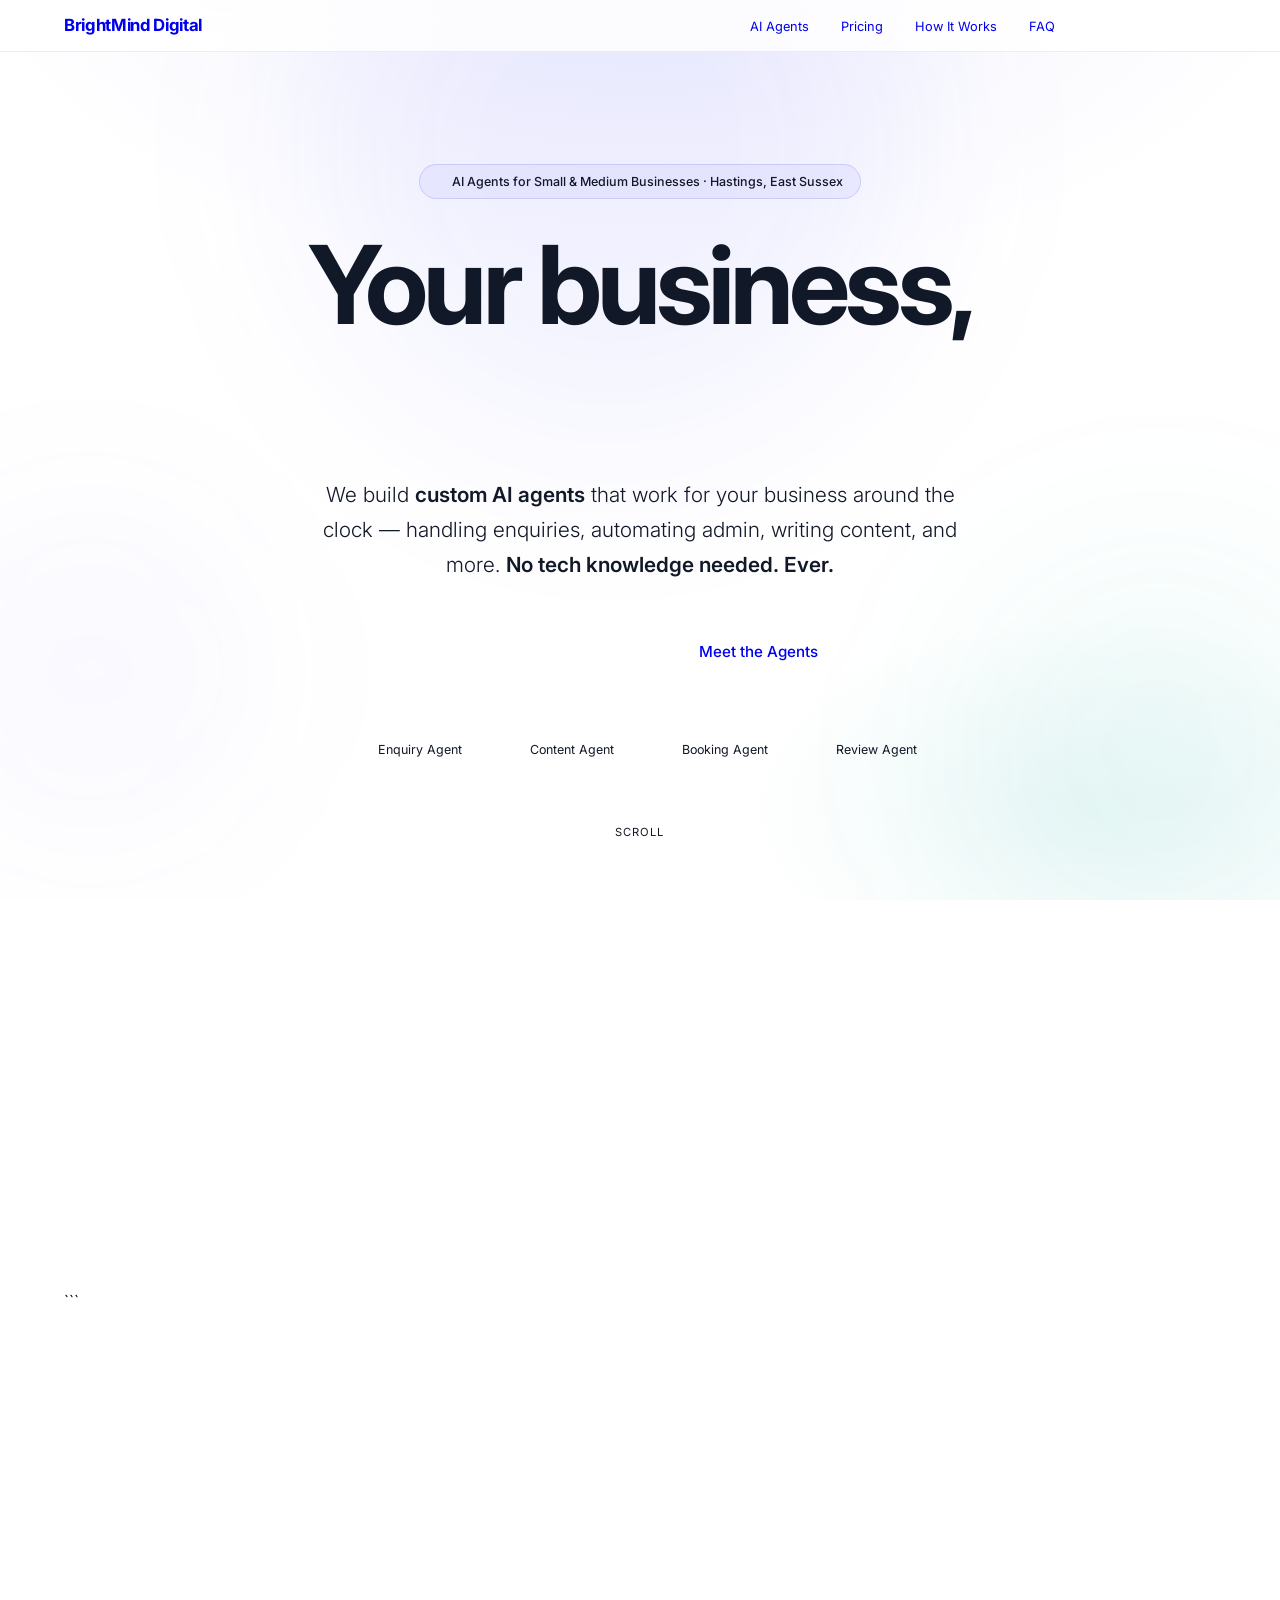
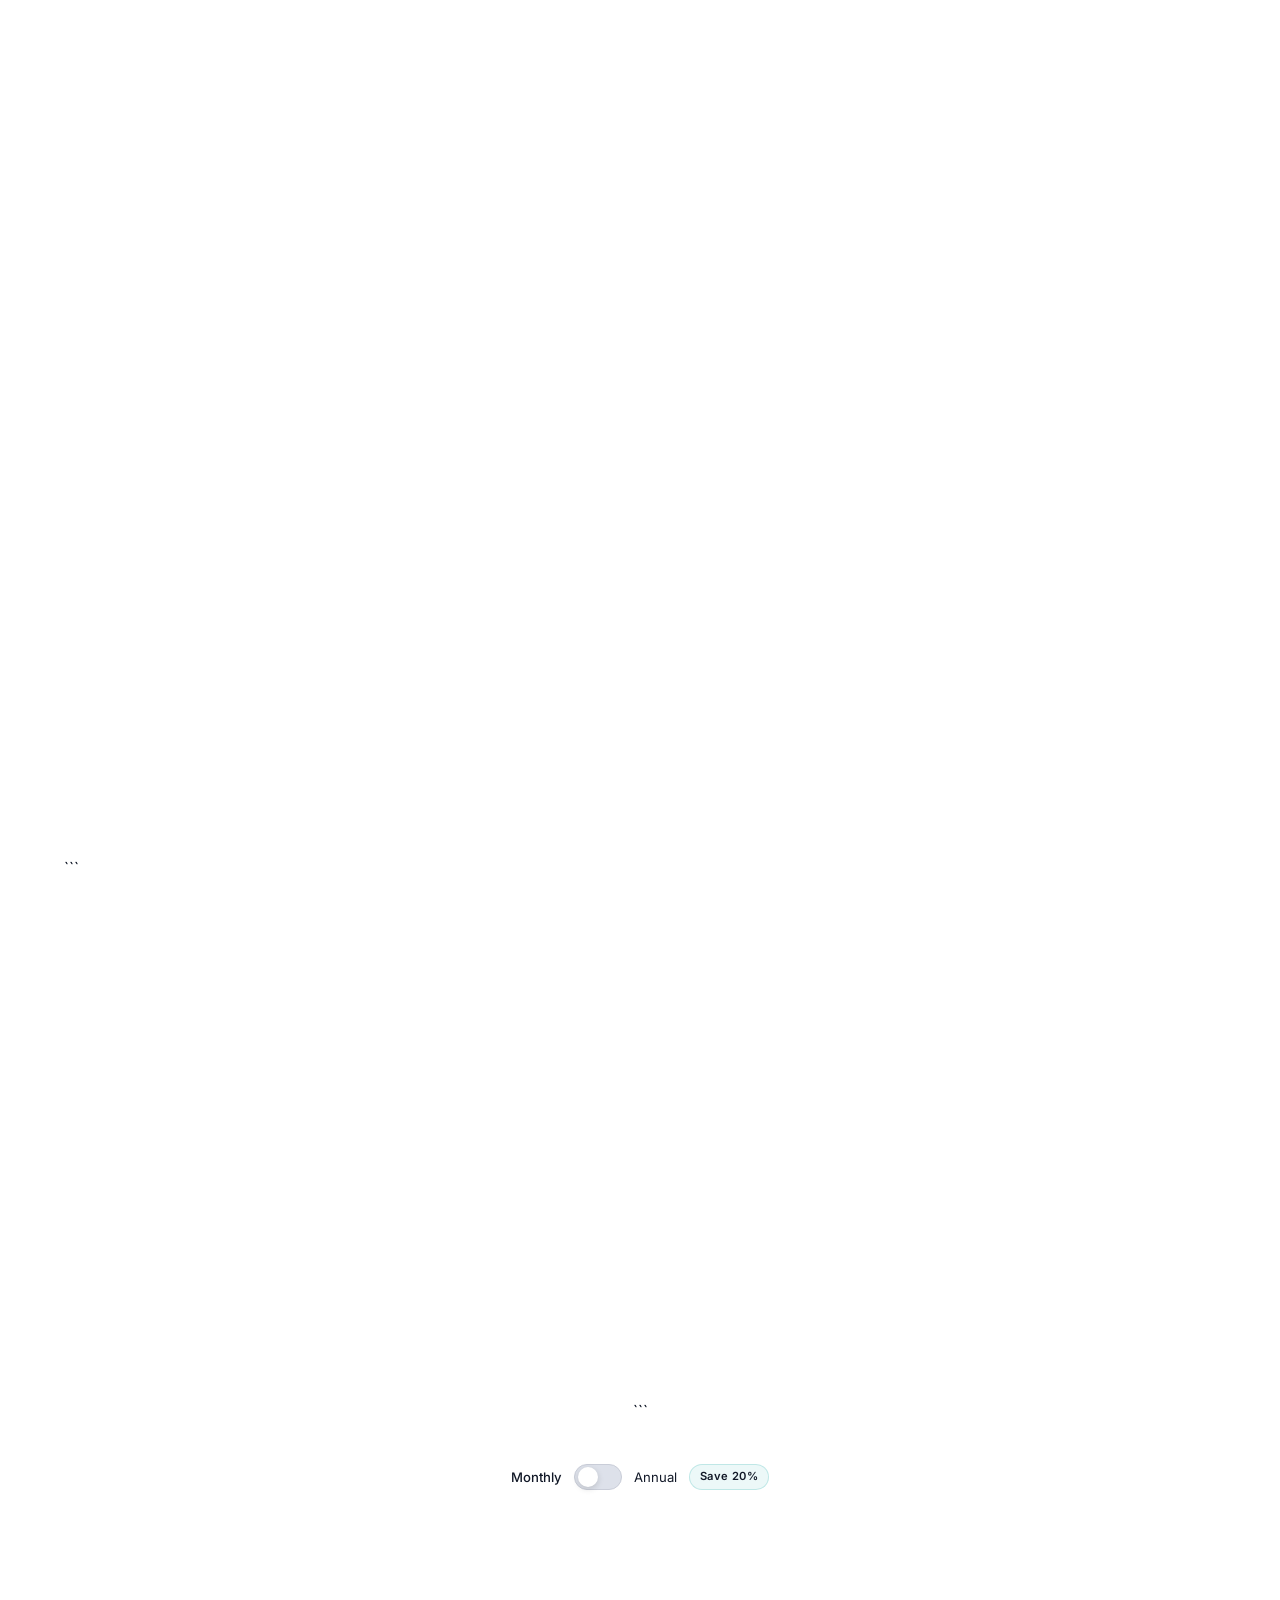
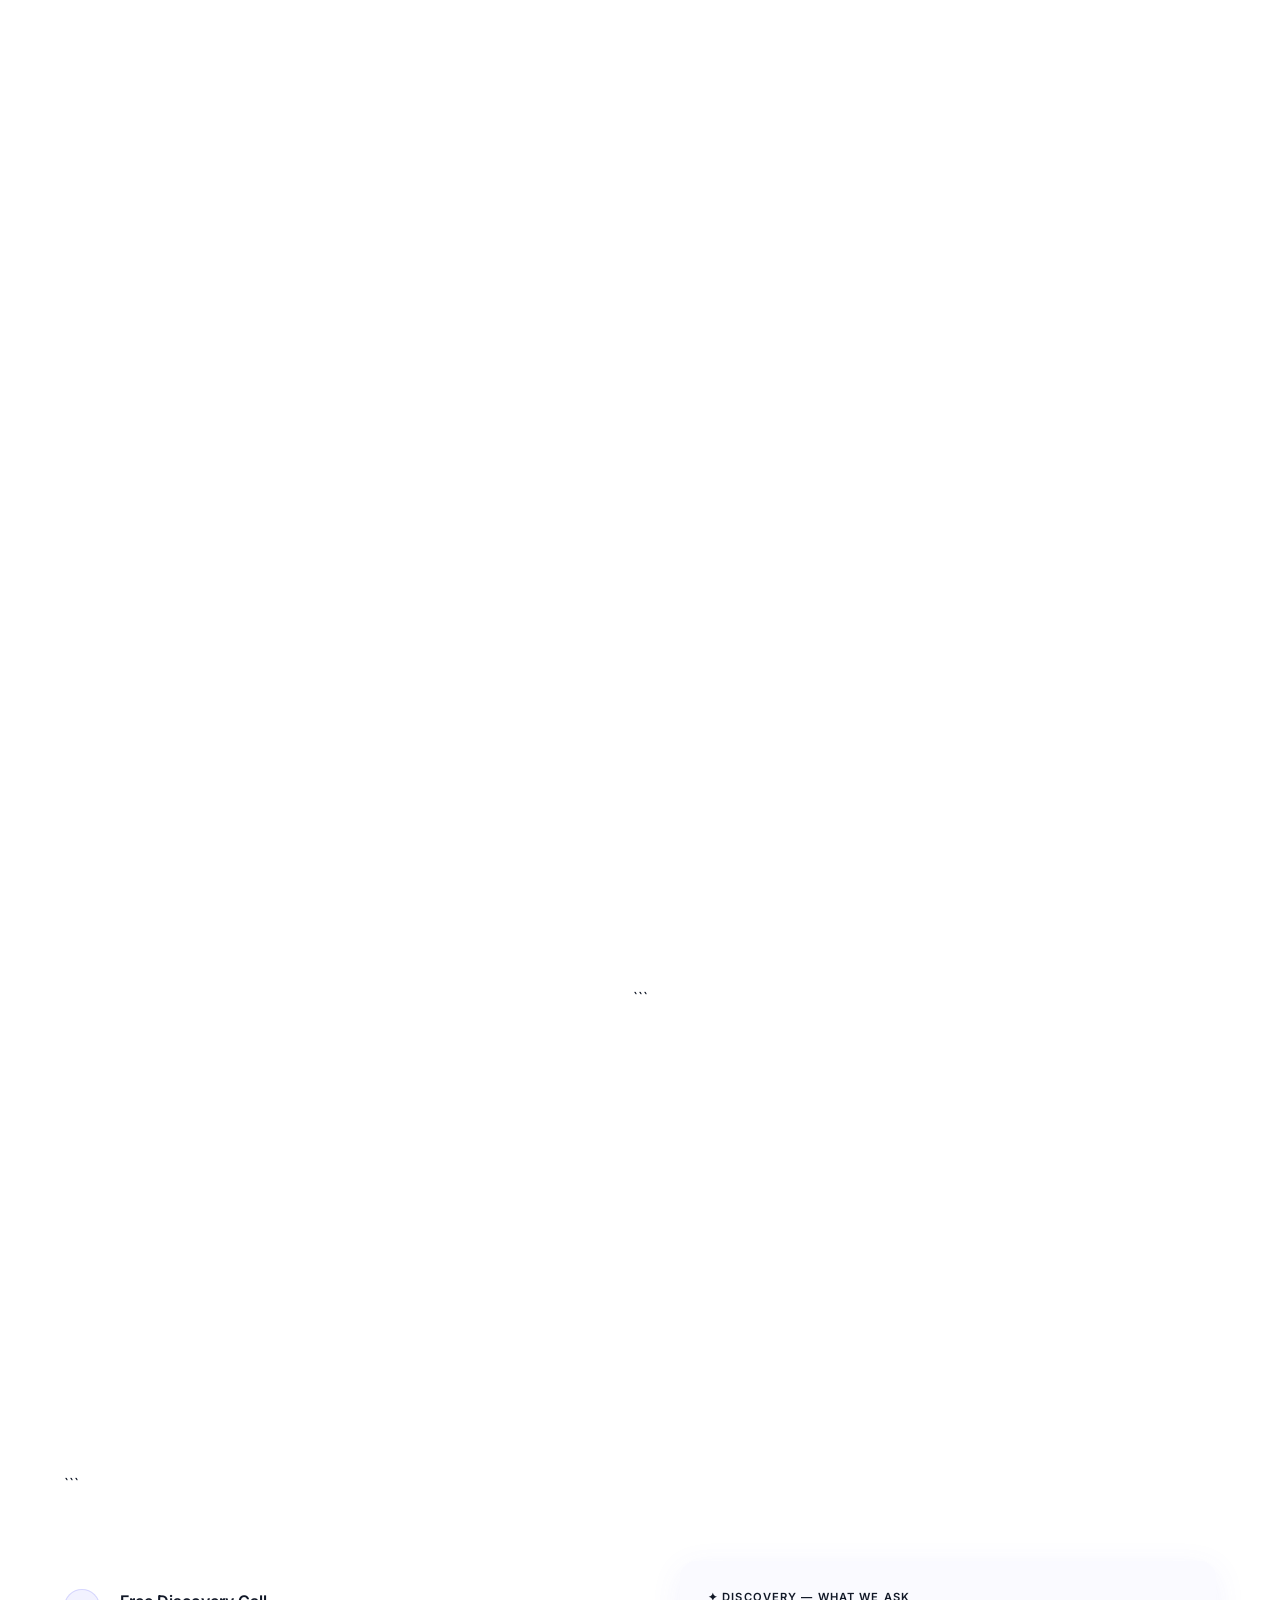
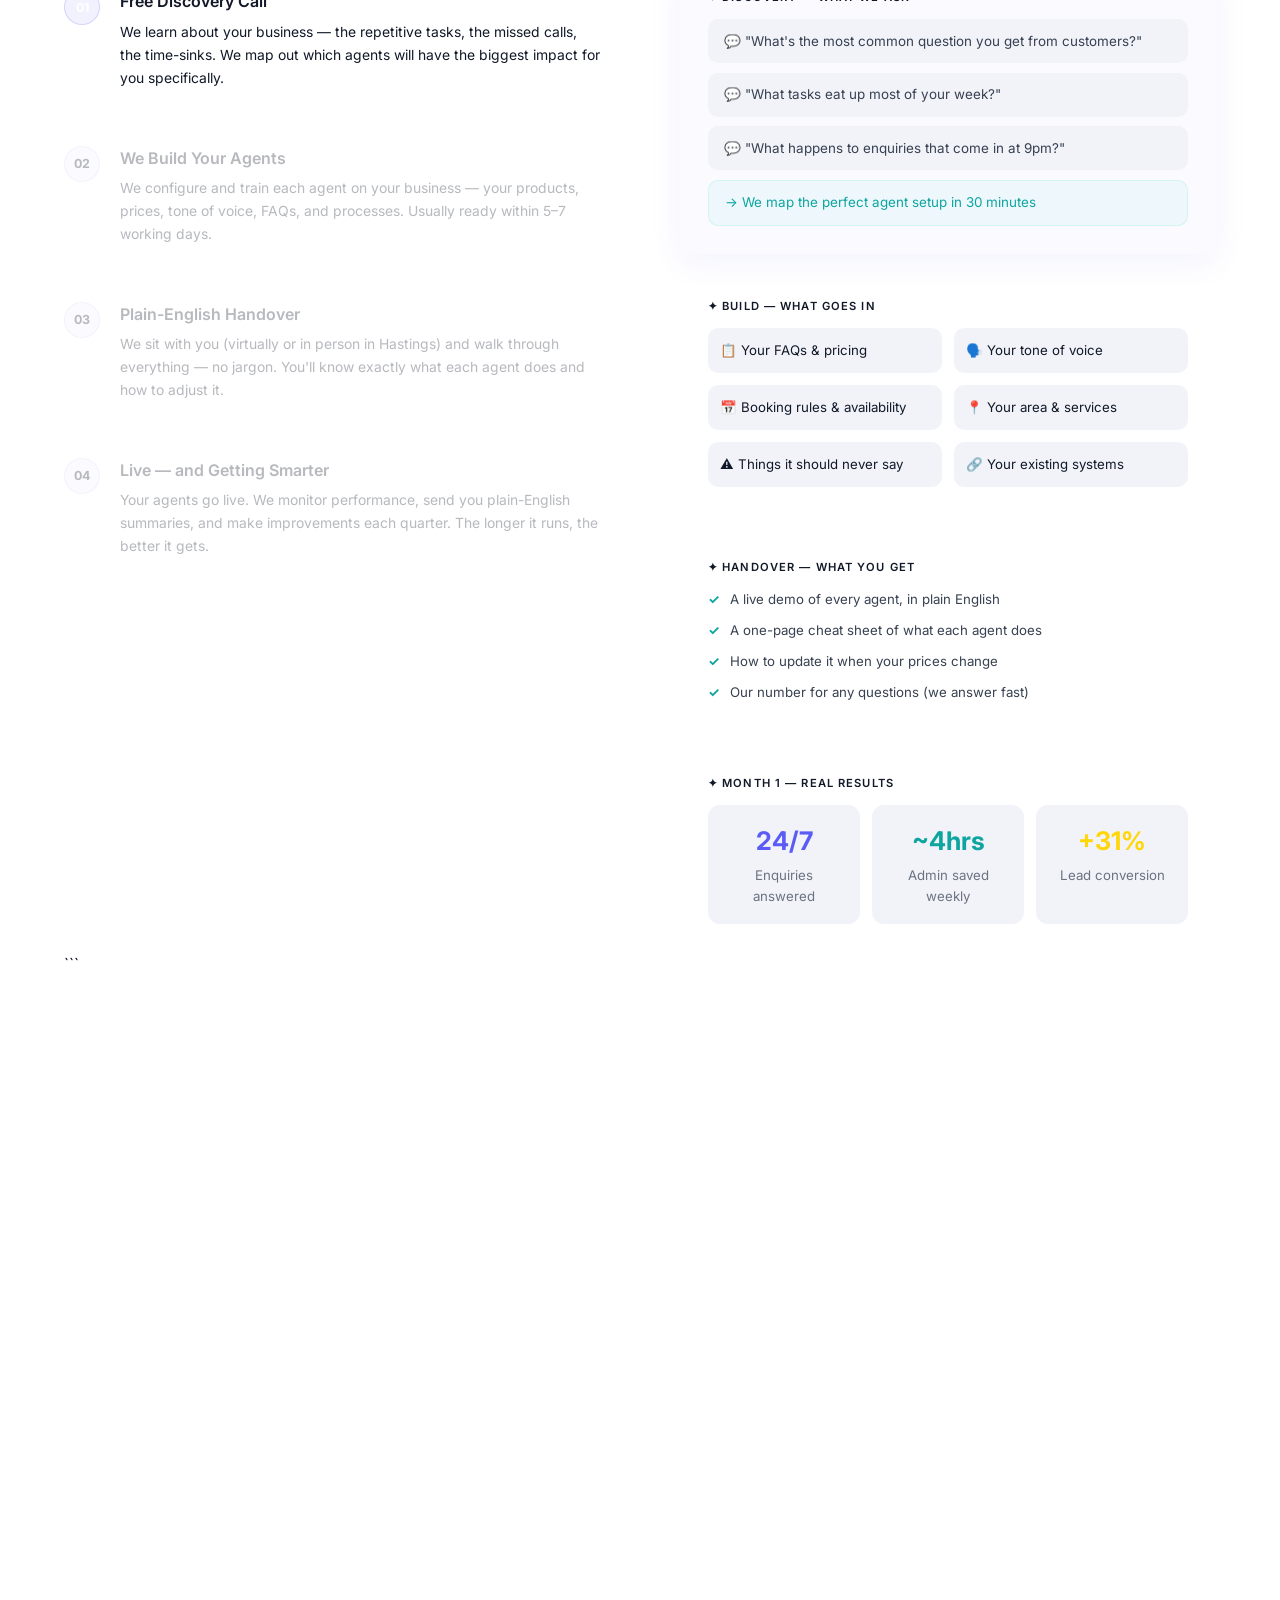
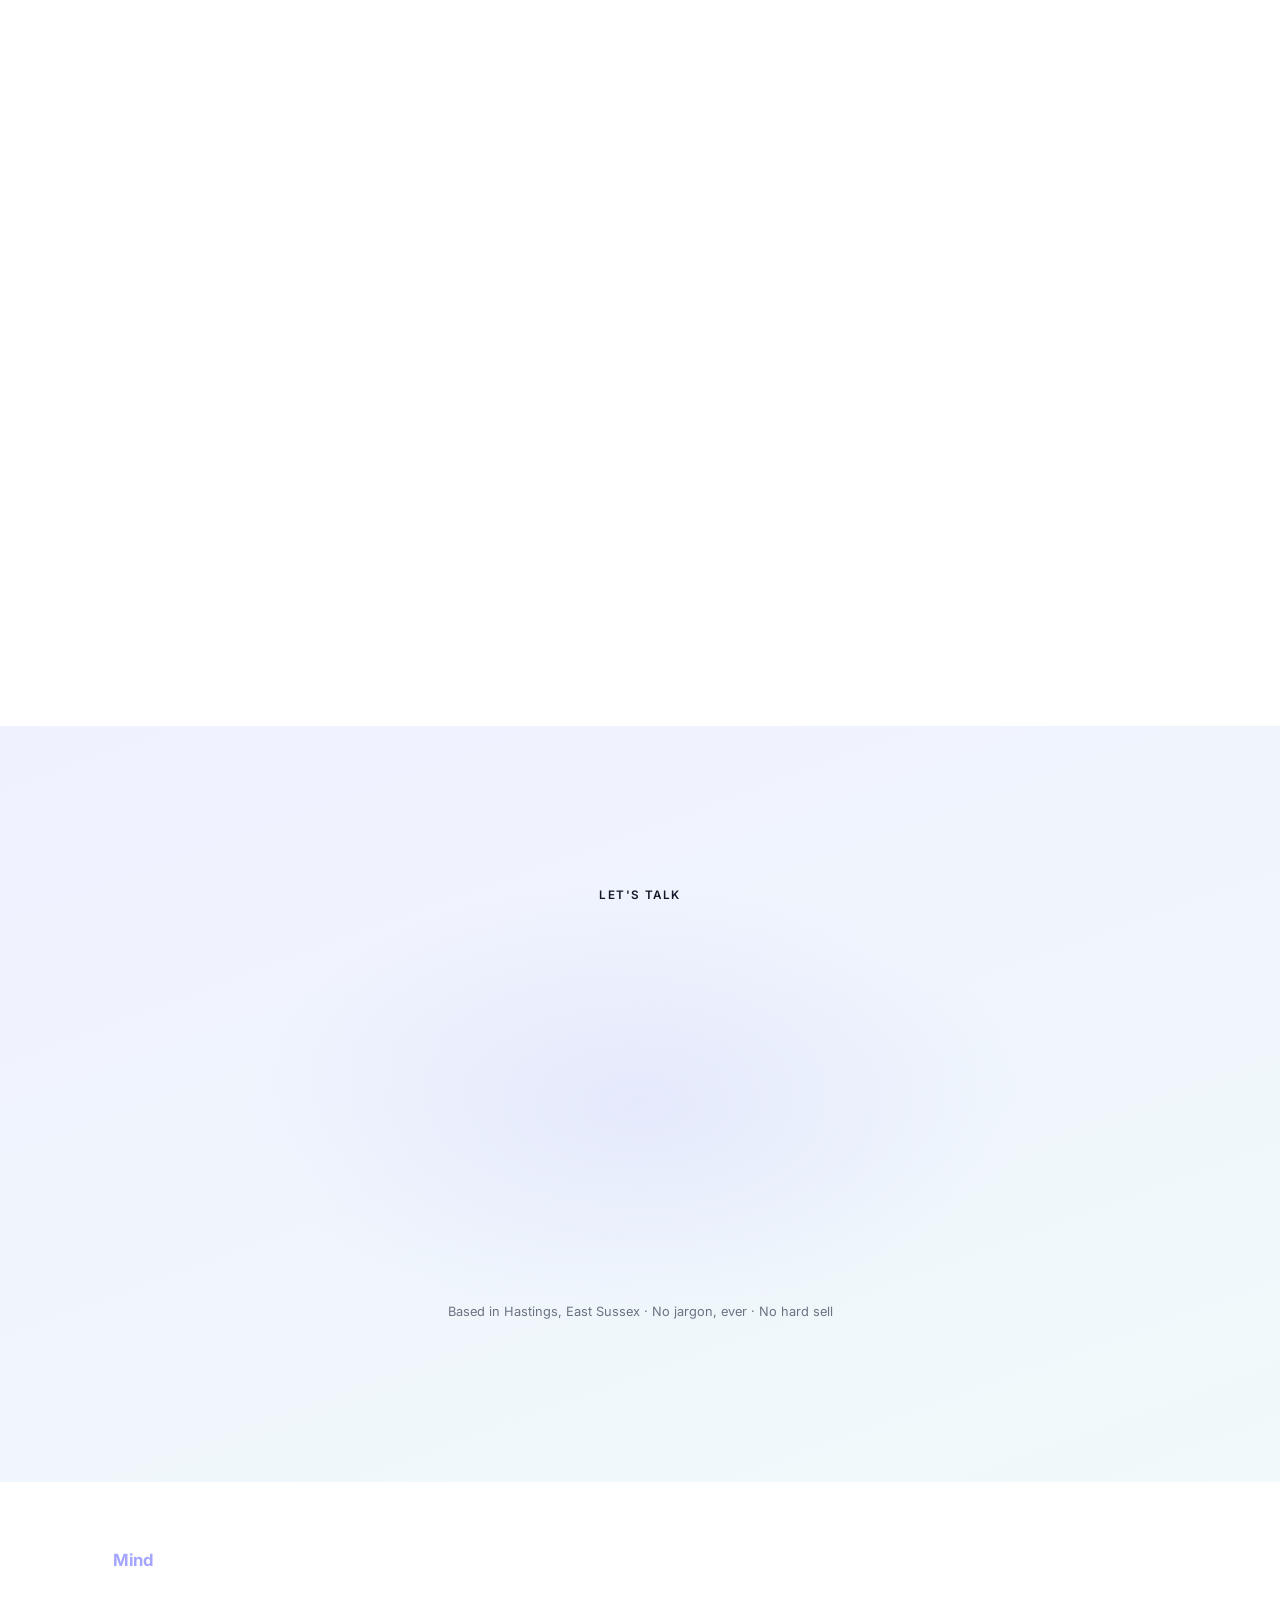
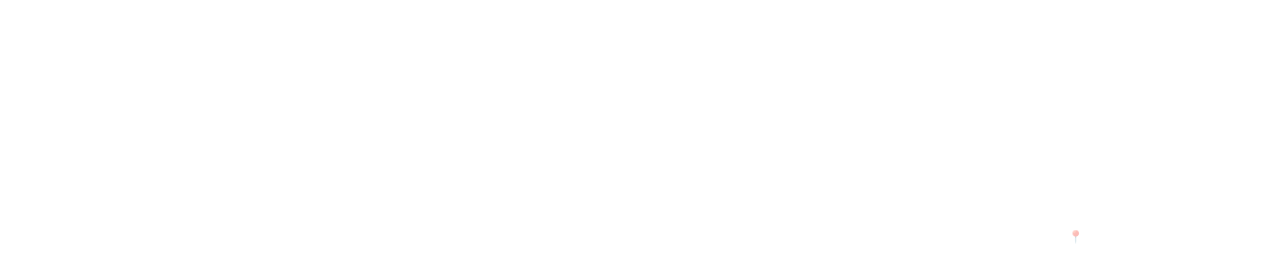
==== commit d8d6fd98: "Update index.html" ====
--- a/index.html
+++ b/index.html
@@ -1,4 +1,5 @@
 <!DOCTYPE html>
+
 <html lang="en">
 <head>
 <meta charset="UTF-8">
@@ -31,28 +32,28 @@
 
 /* ── NAV ── */
 nav{
-  position:fixed;top:0;left:0;right:0;z-index:1000;
-  height:52px;display:flex;align-items:center;justify-content:space-between;padding:0 5%;
-  background:rgba(255,255,255,0.85);backdrop-filter:saturate(180%) blur(20px);
-  border-bottom:1px solid rgba(0,0,0,0.07);transition:background .3s;
-}
-.nav-logo{font-size:1.05rem;font-weight:700;letter-spacing:-.02em;color:var(--text);text-decoration:none}
-.nav-logo span{color:var(--accent)}
+position:fixed;top:0;left:0;right:0;z-index:1000;
+height:52px;display:flex;align-items:center;justify-content:space-between;padding:0 5%;
+background:rgba(255,255,255,0.85);backdrop-filter:saturate(180%) blur(20px);
+border-bottom:1px solid rgba(0,0,0,0.07);transition:background .3s;
+}
+.nav-logo{font-size:1.05rem;font-weight:700;letter-spacing:-.02em;color:var(–text);text-decoration:none}
+.nav-logo span{color:var(–accent)}
 .nav-links{display:flex;gap:2rem;list-style:none}
-.nav-links a{font-size:.8rem;color:var(--mid);text-decoration:none;transition:color .2s}
-.nav-links a:hover{color:var(--text)}
-.nav-cta{background:var(--accent);color:#fff!important;padding:.4rem 1.1rem;border-radius:20px;font-size:.78rem;font-weight:500;transition:opacity .2s!important}
+.nav-links a{font-size:.8rem;color:var(–mid);text-decoration:none;transition:color .2s}
+.nav-links a:hover{color:var(–text)}
+.nav-cta{background:var(–accent);color:#fff!important;padding:.4rem 1.1rem;border-radius:20px;font-size:.78rem;font-weight:500;transition:opacity .2s!important}
 .nav-cta:hover{opacity:.8}
 
 /* ── HERO ── */
 .hero{
-  min-height:100vh;display:flex;flex-direction:column;align-items:center;justify-content:center;
-  text-align:center;padding:7rem 5% 5rem;position:relative;overflow:hidden;
+min-height:100vh;display:flex;flex-direction:column;align-items:center;justify-content:center;
+text-align:center;padding:7rem 5% 5rem;position:relative;overflow:hidden;
 }
 .hero-bg{position:absolute;inset:0;z-index:0;
-  background:
-    radial-gradient(ellipse 90% 70% at 50% -10%,rgba(91,92,246,.09) 0%,transparent 60%),
-    radial-gradient(ellipse 50% 40% at 85% 90%,rgba(14,165,160,.07) 0%,transparent 55%),#fff}
+background:
+radial-gradient(ellipse 90% 70% at 50% -10%,rgba(91,92,246,.09) 0%,transparent 60%),
+radial-gradient(ellipse 50% 40% at 85% 90%,rgba(14,165,160,.07) 0%,transparent 55%),#fff}
 .orb{position:absolute;border-radius:50%;pointer-events:none;z-index:1;filter:blur(90px);animation:orbFloat 9s ease-in-out infinite}
 .orb-1{width:600px;height:600px;background:rgba(91,92,246,.07);top:-150px;left:50%;transform:translateX(-55%)}
 .orb-2{width:400px;height:400px;background:rgba(14,165,160,.05);bottom:-50px;right:-80px;animation-delay:-4s}
@@ -61,86 +62,86 @@
 
 .hero-inner{position:relative;z-index:2;max-width:960px}
 .hero-pill{
-  display:inline-flex;align-items:center;gap:.5rem;
-  background:rgba(91,92,246,.07);border:1px solid rgba(91,92,246,.2);
-  padding:.4rem 1.1rem;border-radius:50px;margin-bottom:2rem;
-  font-size:.78rem;font-weight:500;color:var(--accent);
-  opacity:0;animation:fadeUp .7s .15s ease forwards;
-}
-.pill-dot{width:6px;height:6px;border-radius:50%;background:var(--teal);animation:pulse 2s infinite}
+display:inline-flex;align-items:center;gap:.5rem;
+background:rgba(91,92,246,.07);border:1px solid rgba(91,92,246,.2);
+padding:.4rem 1.1rem;border-radius:50px;margin-bottom:2rem;
+font-size:.78rem;font-weight:500;color:var(–accent);
+opacity:0;animation:fadeUp .7s .15s ease forwards;
+}
+.pill-dot{width:6px;height:6px;border-radius:50%;background:var(–teal);animation:pulse 2s infinite}
 @keyframes pulse{0%,100%{opacity:1;transform:scale(1)}50%{opacity:.3;transform:scale(.6)}}
 
 .hero-title{
-  font-size:clamp(3.2rem,8.5vw,7rem);font-weight:700;letter-spacing:-.045em;line-height:1;
-  margin-bottom:1.75rem;
-  opacity:0;animation:fadeUp .9s .3s ease forwards;
+font-size:clamp(3.2rem,8.5vw,7rem);font-weight:700;letter-spacing:-.045em;line-height:1;
+margin-bottom:1.75rem;
+opacity:0;animation:fadeUp .9s .3s ease forwards;
 }
 .hero-title .line1{
-  display:block;
-  color:var(--text);
+display:block;
+color:var(–text);
 }
 .hero-title .line2{
-  display:block;
-  background:linear-gradient(135deg,var(--accent) 0%,var(--teal) 100%);
-  -webkit-background-clip:text;-webkit-text-fill-color:transparent;background-clip:text;
+display:block;
+background:linear-gradient(135deg,var(–accent) 0%,var(–teal) 100%);
+-webkit-background-clip:text;-webkit-text-fill-color:transparent;background-clip:text;
 }
 .hero-sub{
-  font-size:clamp(1.05rem,2vw,1.3rem);font-weight:300;color:var(--mid);
-  max-width:640px;margin:0 auto 2.75rem;line-height:1.7;
-  opacity:0;animation:fadeUp .9s .48s ease forwards;
-}
-.hero-sub strong{color:var(--text-soft);font-weight:600}
+font-size:clamp(1.05rem,2vw,1.3rem);font-weight:300;color:var(–mid);
+max-width:640px;margin:0 auto 2.75rem;line-height:1.7;
+opacity:0;animation:fadeUp .9s .48s ease forwards;
+}
+.hero-sub strong{color:var(–text-soft);font-weight:600}
 
 .hero-actions{display:flex;gap:.9rem;justify-content:center;flex-wrap:wrap;opacity:0;animation:fadeUp .9s .62s ease forwards}
 .btn{padding:.82rem 2rem;border-radius:50px;font-size:.95rem;font-weight:500;text-decoration:none;display:inline-flex;align-items:center;gap:.5rem;transition:all .25s;cursor:pointer;border:none;font-family:inherit}
-.btn-glow{background:var(--accent);color:#fff;box-shadow:0 4px 20px var(--accent-glow)}
-.btn-glow:hover{transform:scale(1.04);box-shadow:0 8px 32px var(--accent-glow)}
-.btn-ghost{background:transparent;color:var(--text);border:1.5px solid var(--card-border)}
-.btn-ghost:hover{background:var(--bg-alt);border-color:#c4c6d4}
+.btn-glow{background:var(–accent);color:#fff;box-shadow:0 4px 20px var(–accent-glow)}
+.btn-glow:hover{transform:scale(1.04);box-shadow:0 8px 32px var(–accent-glow)}
+.btn-ghost{background:transparent;color:var(–text);border:1.5px solid var(–card-border)}
+.btn-ghost:hover{background:var(–bg-alt);border-color:#c4c6d4}
 
 /* agent ticker */
 .hero-agents{
-  margin-top:3.5rem;display:flex;align-items:center;gap:1.5rem;justify-content:center;
-  opacity:0;animation:fadeUp .9s .78s ease forwards;flex-wrap:wrap;
+margin-top:3.5rem;display:flex;align-items:center;gap:1.5rem;justify-content:center;
+opacity:0;animation:fadeUp .9s .78s ease forwards;flex-wrap:wrap;
 }
 .agent-chip{
-  display:flex;align-items:center;gap:.5rem;
-  background:var(--bg-alt);border:1px solid var(--card-border);
-  padding:.45rem .9rem;border-radius:50px;font-size:.78rem;color:var(--mid);
-}
-.agent-chip .chip-dot{width:7px;height:7px;border-radius:50%;background:var(--teal);animation:pulse 2s infinite}
+display:flex;align-items:center;gap:.5rem;
+background:var(–bg-alt);border:1px solid var(–card-border);
+padding:.45rem .9rem;border-radius:50px;font-size:.78rem;color:var(–mid);
+}
+.agent-chip .chip-dot{width:7px;height:7px;border-radius:50%;background:var(–teal);animation:pulse 2s infinite}
 .agent-chip:nth-child(2) .chip-dot{animation-delay:-.5s}
 .agent-chip:nth-child(3) .chip-dot{animation-delay:-1s}
 .agent-chip:nth-child(4) .chip-dot{animation-delay:-1.5s}
 
-.scroll-hint{position:absolute;bottom:.75rem;left:50%;transform:translateX(-50%);display:flex;flex-direction:column;align-items:center;gap:.5rem;font-size:.7rem;color:var(--mid);letter-spacing:.1em;text-transform:uppercase;opacity:0;animation:fadeIn 1s 1.8s ease forwards;z-index:2}
-.scroll-line{width:1px;height:38px;background:linear-gradient(to bottom,var(--mid),transparent);animation:scrollAnim 2s ease-in-out infinite}
+.scroll-hint{position:absolute;bottom:.75rem;left:50%;transform:translateX(-50%);display:flex;flex-direction:column;align-items:center;gap:.5rem;font-size:.7rem;color:var(–mid);letter-spacing:.1em;text-transform:uppercase;opacity:0;animation:fadeIn 1s 1.8s ease forwards;z-index:2}
+.scroll-line{width:1px;height:38px;background:linear-gradient(to bottom,var(–mid),transparent);animation:scrollAnim 2s ease-in-out infinite}
 @keyframes scrollAnim{0%,100%{opacity:1;transform:scaleY(1)}50%{opacity:.3;transform:scaleY(.4)}}
 
 /* ── AGENT SHOWCASE ── */
-.agent-showcase{background:var(--bg-alt);padding:8rem 5%;position:relative;overflow:hidden}
-.agent-showcase::before{content:'';position:absolute;top:0;left:0;right:0;height:1px;background:linear-gradient(90deg,transparent,rgba(91,92,246,.3),rgba(14,165,160,.3),transparent)}
+.agent-showcase{background:var(–bg-alt);padding:8rem 5%;position:relative;overflow:hidden}
+.agent-showcase::before{content:’’;position:absolute;top:0;left:0;right:0;height:1px;background:linear-gradient(90deg,transparent,rgba(91,92,246,.3),rgba(14,165,160,.3),transparent)}
 .inner{max-width:1200px;margin:0 auto}
-.eyebrow{font-size:.73rem;font-weight:600;letter-spacing:.12em;text-transform:uppercase;color:var(--accent);display:block;margin-bottom:1rem}
-.section-title{font-size:clamp(2rem,4.5vw,3.5rem);font-weight:700;letter-spacing:-.03em;line-height:1.08;margin-bottom:1.25rem;color:var(--text)}
-.section-sub{font-size:1.05rem;color:var(--mid);max-width:560px;line-height:1.7;margin:0 auto}
+.eyebrow{font-size:.73rem;font-weight:600;letter-spacing:.12em;text-transform:uppercase;color:var(–accent);display:block;margin-bottom:1rem}
+.section-title{font-size:clamp(2rem,4.5vw,3.5rem);font-weight:700;letter-spacing:-.03em;line-height:1.08;margin-bottom:1.25rem;color:var(–text)}
+.section-sub{font-size:1.05rem;color:var(–mid);max-width:560px;line-height:1.7;margin:0 auto}
 
 /* agents grid */
 .agents-grid{display:grid;grid-template-columns:repeat(3,1fr);gap:1rem;margin-top:4rem}
 .agent-card{
-  background:var(--card-bg);border:1.5px solid var(--card-border);border-radius:20px;padding:2rem;
-  position:relative;overflow:hidden;
-  transition:transform .35s cubic-bezier(.34,1.56,.64,1),border-color .3s,box-shadow .3s;
-}
-.agent-card::before{content:'';position:absolute;inset:0;border-radius:20px;background:radial-gradient(circle at var(--mx,50%) var(--my,50%),rgba(91,92,246,.06) 0%,transparent 65%);opacity:0;transition:opacity .3s;pointer-events:none}
+background:var(–card-bg);border:1.5px solid var(–card-border);border-radius:20px;padding:2rem;
+position:relative;overflow:hidden;
+transition:transform .35s cubic-bezier(.34,1.56,.64,1),border-color .3s,box-shadow .3s;
+}
+.agent-card::before{content:’’;position:absolute;inset:0;border-radius:20px;background:radial-gradient(circle at var(–mx,50%) var(–my,50%),rgba(91,92,246,.06) 0%,transparent 65%);opacity:0;transition:opacity .3s;pointer-events:none}
 .agent-card:hover::before{opacity:1}
 .agent-card:hover{transform:translateY(-5px);border-color:rgba(91,92,246,.25);box-shadow:0 12px 40px rgba(91,92,246,.1)}
 .agent-card.featured{border-color:rgba(91,92,246,.25);background:linear-gradient(135deg,rgba(91,92,246,.04),rgba(14,165,160,.03))}
-.agent-card.featured::after{content:'Most Popular';position:absolute;top:1.25rem;right:1.25rem;background:var(--accent);color:#fff;font-size:.68rem;font-weight:700;letter-spacing:.05em;text-transform:uppercase;padding:.28rem .75rem;border-radius:20px}
+.agent-card.featured::after{content:‘Most Popular’;position:absolute;top:1.25rem;right:1.25rem;background:var(–accent);color:#fff;font-size:.68rem;font-weight:700;letter-spacing:.05em;text-transform:uppercase;padding:.28rem .75rem;border-radius:20px}
 
 .agent-icon{
-  width:52px;height:52px;border-radius:14px;display:flex;align-items:center;justify-content:center;
-  font-size:1.5rem;margin-bottom:1.5rem;
+width:52px;height:52px;border-radius:14px;display:flex;align-items:center;justify-content:center;
+font-size:1.5rem;margin-bottom:1.5rem;
 }
 .ic-purple{background:rgba(91,92,246,.1)}
 .ic-teal{background:rgba(14,165,160,.1)}
@@ -149,181 +150,181 @@
 .ic-green{background:rgba(16,185,129,.1)}
 .ic-blue{background:rgba(59,130,246,.1)}
 
-.agent-name{font-size:1.15rem;font-weight:600;letter-spacing:-.02em;margin-bottom:.5rem;color:var(--text)}
-.agent-desc{font-size:.87rem;color:var(--mid);line-height:1.65;margin-bottom:1.5rem}
-.agent-tag{display:inline-flex;align-items:center;gap:.4rem;font-size:.72rem;font-weight:600;letter-spacing:.05em;text-transform:uppercase;color:var(--teal);background:rgba(14,165,160,.08);border:1px solid rgba(14,165,160,.2);padding:.28rem .75rem;border-radius:50px}
+.agent-name{font-size:1.15rem;font-weight:600;letter-spacing:-.02em;margin-bottom:.5rem;color:var(–text)}
+.agent-desc{font-size:.87rem;color:var(–mid);line-height:1.65;margin-bottom:1.5rem}
+.agent-tag{display:inline-flex;align-items:center;gap:.4rem;font-size:.72rem;font-weight:600;letter-spacing:.05em;text-transform:uppercase;color:var(–teal);background:rgba(14,165,160,.08);border:1px solid rgba(14,165,160,.2);padding:.28rem .75rem;border-radius:50px}
 
 /* wide feature agent */
 .agent-wide{grid-column:span 3;display:grid;grid-template-columns:1fr 1fr;gap:3rem;align-items:center}
 .agent-wide-text{}
-.agent-wide-demo{background:var(--bg-alt2);border:1.5px solid var(--card-border);border-radius:16px;padding:1.5rem;font-size:.84rem}
+.agent-wide-demo{background:var(–bg-alt2);border:1.5px solid var(–card-border);border-radius:16px;padding:1.5rem;font-size:.84rem}
 .chat-row{display:flex;flex-direction:column;gap:.6rem}
 .chat-msg{padding:.6rem .9rem;border-radius:12px;max-width:85%;line-height:1.5;font-size:.83rem}
-.chat-user{background:#fff;border:1px solid var(--card-border);align-self:flex-start;color:var(--text-soft)}
-.chat-ai{background:var(--accent);align-self:flex-end;text-align:right;color:#fff}
-.chat-ai-label{font-size:.68rem;letter-spacing:.06em;text-transform:uppercase;color:var(--accent);margin-bottom:.4rem;text-align:right}
+.chat-user{background:#fff;border:1px solid var(–card-border);align-self:flex-start;color:var(–text-soft)}
+.chat-ai{background:var(–accent);align-self:flex-end;text-align:right;color:#fff}
+.chat-ai-label{font-size:.68rem;letter-spacing:.06em;text-transform:uppercase;color:var(–accent);margin-bottom:.4rem;text-align:right}
 .typing{display:flex;gap:4px;align-items:center;padding:.55rem .9rem;background:rgba(91,92,246,.08);border-radius:12px;width:fit-content;align-self:flex-end}
-.typing span{width:6px;height:6px;border-radius:50%;background:var(--accent);animation:typingDot 1.2s ease-in-out infinite}
+.typing span{width:6px;height:6px;border-radius:50%;background:var(–accent);animation:typingDot 1.2s ease-in-out infinite}
 .typing span:nth-child(2){animation-delay:.2s}
 .typing span:nth-child(3){animation-delay:.4s}
 @keyframes typingDot{0%,100%{transform:translateY(0);opacity:.4}50%{transform:translateY(-5px);opacity:1}}
 
 /* ── PRICING ── */
-.pricing-section{background:var(--bg-alt);padding:8rem 5%}
-.pricing-section::before{content:'';display:block;height:1px;background:linear-gradient(90deg,transparent,rgba(14,165,160,.25),transparent);position:relative;top:-8rem;margin:0}
-
-.pricing-toggle{display:flex;align-items:center;gap:.75rem;justify-content:center;margin:2.5rem 0 3.5rem;font-size:.88rem;color:var(--mid)}
+.pricing-section{background:var(–bg-alt);padding:8rem 5%}
+.pricing-section::before{content:’’;display:block;height:1px;background:linear-gradient(90deg,transparent,rgba(14,165,160,.25),transparent);position:relative;top:-8rem;margin:0}
+
+.pricing-toggle{display:flex;align-items:center;gap:.75rem;justify-content:center;margin:2.5rem 0 3.5rem;font-size:.88rem;color:var(–mid)}
 .toggle-track{width:48px;height:26px;background:#dde1ea;border:1px solid #c9cdd8;border-radius:13px;position:relative;cursor:pointer;transition:background .3s}
-.toggle-track.on{background:var(--accent)}
+.toggle-track.on{background:var(–accent)}
 .toggle-thumb{width:20px;height:20px;border-radius:50%;background:#fff;position:absolute;top:2px;left:3px;transition:left .3s;box-shadow:0 2px 6px rgba(0,0,0,.15)}
 .toggle-track.on .toggle-thumb{left:25px}
-.toggle-label{font-size:.82rem;color:var(--mid)}
-.toggle-label.active{color:var(--text);font-weight:500}
-.toggle-save{background:rgba(14,165,160,.08);border:1px solid rgba(14,165,160,.2);color:var(--teal);font-size:.7rem;font-weight:600;padding:.2rem .6rem;border-radius:20px;letter-spacing:.04em}
+.toggle-label{font-size:.82rem;color:var(–mid)}
+.toggle-label.active{color:var(–text);font-weight:500}
+.toggle-save{background:rgba(14,165,160,.08);border:1px solid rgba(14,165,160,.2);color:var(–teal);font-size:.7rem;font-weight:600;padding:.2rem .6rem;border-radius:20px;letter-spacing:.04em}
 
 .plans-grid{display:grid;grid-template-columns:repeat(3,1fr);gap:1.25rem}
 .plan-card{
-  background:var(--card-bg);border:1.5px solid var(--card-border);border-radius:22px;
-  padding:2.25rem;position:relative;overflow:hidden;
-  transition:transform .3s,border-color .3s,box-shadow .3s;
+background:var(–card-bg);border:1.5px solid var(–card-border);border-radius:22px;
+padding:2.25rem;position:relative;overflow:hidden;
+transition:transform .3s,border-color .3s,box-shadow .3s;
 }
 .plan-card:hover{transform:translateY(-5px);border-color:rgba(91,92,246,.25);box-shadow:0 16px 48px rgba(91,92,246,.1)}
 .plan-card.plan-featured{border-color:rgba(91,92,246,.3);background:linear-gradient(160deg,rgba(91,92,246,.04),rgba(14,165,160,.02))}
-.plan-card.plan-featured::before{content:'';position:absolute;top:0;left:0;right:0;height:3px;background:linear-gradient(90deg,var(--accent),var(--teal))}
+.plan-card.plan-featured::before{content:’’;position:absolute;top:0;left:0;right:0;height:3px;background:linear-gradient(90deg,var(–accent),var(–teal))}
 
 .plan-badge{display:inline-block;font-size:.7rem;font-weight:700;letter-spacing:.06em;text-transform:uppercase;padding:.28rem .75rem;border-radius:20px;margin-bottom:1.25rem}
-.badge-purple{background:rgba(91,92,246,.08);color:var(--accent);border:1px solid rgba(91,92,246,.2)}
-.badge-gradient{background:linear-gradient(90deg,var(--accent),var(--teal));color:#fff}
-.badge-teal{background:rgba(14,165,160,.08);color:var(--teal);border:1px solid rgba(14,165,160,.2)}
-
-.plan-name{font-size:1.4rem;font-weight:700;letter-spacing:-.03em;margin-bottom:.5rem;color:var(--text)}
-.plan-tagline{font-size:.87rem;color:var(--mid);margin-bottom:2rem;line-height:1.5}
+.badge-purple{background:rgba(91,92,246,.08);color:var(–accent);border:1px solid rgba(91,92,246,.2)}
+.badge-gradient{background:linear-gradient(90deg,var(–accent),var(–teal));color:#fff}
+.badge-teal{background:rgba(14,165,160,.08);color:var(–teal);border:1px solid rgba(14,165,160,.2)}
+
+.plan-name{font-size:1.4rem;font-weight:700;letter-spacing:-.03em;margin-bottom:.5rem;color:var(–text)}
+.plan-tagline{font-size:.87rem;color:var(–mid);margin-bottom:2rem;line-height:1.5}
 
 .plan-build{
-  background:var(--bg-alt2);border:1.5px solid var(--card-border);
-  border-radius:12px;padding:1rem 1.25rem;margin-bottom:1rem;
-}
-.plan-build-label{font-size:.68rem;font-weight:600;letter-spacing:.08em;text-transform:uppercase;color:var(--mid);margin-bottom:.3rem}
-.plan-build-price{font-size:1.5rem;font-weight:700;letter-spacing:-.03em;color:var(--text)}
-.plan-build-price span{font-size:.82rem;font-weight:400;color:var(--mid)}
+background:var(–bg-alt2);border:1.5px solid var(–card-border);
+border-radius:12px;padding:1rem 1.25rem;margin-bottom:1rem;
+}
+.plan-build-label{font-size:.68rem;font-weight:600;letter-spacing:.08em;text-transform:uppercase;color:var(–mid);margin-bottom:.3rem}
+.plan-build-price{font-size:1.5rem;font-weight:700;letter-spacing:-.03em;color:var(–text)}
+.plan-build-price span{font-size:.82rem;font-weight:400;color:var(–mid)}
 
 .plan-monthly{
-  background:rgba(91,92,246,.05);border:1.5px solid rgba(91,92,246,.15);
-  border-radius:12px;padding:1rem 1.25rem;margin-bottom:1.75rem;
-}
-.plan-monthly-label{font-size:.68rem;font-weight:600;letter-spacing:.08em;text-transform:uppercase;color:var(--accent);margin-bottom:.3rem}
-.plan-monthly-price{font-size:2rem;font-weight:700;letter-spacing:-.04em;color:var(--text)}
-.plan-monthly-price span{font-size:.82rem;font-weight:400;color:var(--mid)}
-.plan-monthly-breakdown{font-size:.75rem;color:var(--mid);margin-top:.3rem}
+background:rgba(91,92,246,.05);border:1.5px solid rgba(91,92,246,.15);
+border-radius:12px;padding:1rem 1.25rem;margin-bottom:1.75rem;
+}
+.plan-monthly-label{font-size:.68rem;font-weight:600;letter-spacing:.08em;text-transform:uppercase;color:var(–accent);margin-bottom:.3rem}
+.plan-monthly-price{font-size:2rem;font-weight:700;letter-spacing:-.04em;color:var(–text)}
+.plan-monthly-price span{font-size:.82rem;font-weight:400;color:var(–mid)}
+.plan-monthly-breakdown{font-size:.75rem;color:var(–mid);margin-top:.3rem}
 
 .plan-includes{list-style:none;display:flex;flex-direction:column;gap:.6rem;margin-bottom:2rem}
-.plan-includes li{font-size:.85rem;color:var(--mid);display:flex;align-items:flex-start;gap:.6rem}
-.plan-includes li::before{content:'✓';color:var(--teal);font-weight:700;flex-shrink:0;font-size:.9rem}
-.plan-includes li.inc-bold{color:var(--text-soft);font-weight:500}
+.plan-includes li{font-size:.85rem;color:var(–mid);display:flex;align-items:flex-start;gap:.6rem}
+.plan-includes li::before{content:‘✓’;color:var(–teal);font-weight:700;flex-shrink:0;font-size:.9rem}
+.plan-includes li.inc-bold{color:var(–text-soft);font-weight:500}
 
 .plan-cta{display:block;text-align:center;padding:.78rem;border-radius:50px;font-size:.9rem;font-weight:500;text-decoration:none;transition:all .25s}
-.cta-accent{background:var(--accent);color:#fff;box-shadow:0 4px 16px var(--accent-glow)}
-.cta-accent:hover{transform:scale(1.03);box-shadow:0 8px 28px var(--accent-glow)}
-.cta-outline{border:1.5px solid var(--card-border);color:var(--text)}
-.cta-outline:hover{background:var(--bg-alt);border-color:#b8bccb}
+.cta-accent{background:var(–accent);color:#fff;box-shadow:0 4px 16px var(–accent-glow)}
+.cta-accent:hover{transform:scale(1.03);box-shadow:0 8px 28px var(–accent-glow)}
+.cta-outline{border:1.5px solid var(–card-border);color:var(–text)}
+.cta-outline:hover{background:var(–bg-alt);border-color:#b8bccb}
 
 /* pricing explainer */
 .pricing-explainer{
-  margin-top:3rem;background:var(--bg);border:1.5px solid var(--card-border);
-  border-radius:18px;padding:2rem 2.5rem;display:grid;grid-template-columns:repeat(3,1fr);gap:2rem;
+margin-top:3rem;background:var(–bg);border:1.5px solid var(–card-border);
+border-radius:18px;padding:2rem 2.5rem;display:grid;grid-template-columns:repeat(3,1fr);gap:2rem;
 }
 .pe-item{}
-.pe-title{font-size:.82rem;font-weight:600;color:var(--text);margin-bottom:.4rem;display:flex;align-items:center;gap:.5rem}
-.pe-desc{font-size:.8rem;color:var(--mid);line-height:1.65}
+.pe-title{font-size:.82rem;font-weight:600;color:var(–text);margin-bottom:.4rem;display:flex;align-items:center;gap:.5rem}
+.pe-desc{font-size:.8rem;color:var(–mid);line-height:1.65}
 
 /* ── HOW AI WORKS ── */
-.how-section{background:var(--bg);padding:8rem 5%}
+.how-section{background:var(–bg);padding:8rem 5%}
 .how-grid{display:grid;grid-template-columns:1fr 1fr;gap:5rem;align-items:start;margin-top:4rem}
 .how-sticky{position:sticky;top:90px}
 .how-steps{display:flex;flex-direction:column}
 .how-step{
-  padding:1.75rem 0;border-bottom:1px solid var(--card-border);
-  display:flex;gap:1.25rem;align-items:flex-start;
-  opacity:.3;transition:opacity .4s;cursor:pointer;
+padding:1.75rem 0;border-bottom:1px solid var(–card-border);
+display:flex;gap:1.25rem;align-items:flex-start;
+opacity:.3;transition:opacity .4s;cursor:pointer;
 }
 .how-step:last-child{border-bottom:none}
 .how-step.active{opacity:1}
 .how-step-num{
-  width:36px;height:36px;border-radius:50%;flex-shrink:0;
-  background:rgba(91,92,246,.08);border:1px solid rgba(91,92,246,.2);
-  display:flex;align-items:center;justify-content:center;
-  font-size:.78rem;font-weight:700;color:var(--accent);
-  transition:background .3s,border-color .3s;
-}
-.how-step.active .how-step-num{background:var(--accent);border-color:var(--accent);color:#fff}
-.how-step h3{font-size:1rem;font-weight:600;margin-bottom:.35rem;color:var(--text)}
-.how-step p{font-size:.87rem;color:var(--mid);line-height:1.65}
+width:36px;height:36px;border-radius:50%;flex-shrink:0;
+background:rgba(91,92,246,.08);border:1px solid rgba(91,92,246,.2);
+display:flex;align-items:center;justify-content:center;
+font-size:.78rem;font-weight:700;color:var(–accent);
+transition:background .3s,border-color .3s;
+}
+.how-step.active .how-step-num{background:var(–accent);border-color:var(–accent);color:#fff}
+.how-step h3{font-size:1rem;font-weight:600;margin-bottom:.35rem;color:var(–text)}
+.how-step p{font-size:.87rem;color:var(–mid);line-height:1.65}
 
 .how-demo-panel{display:flex;flex-direction:column;gap:1rem}
 .how-demo{
-  background:var(--card-bg);border:1.5px solid var(--card-border);
-  border-radius:16px;padding:1.75rem;
-  transition:border-color .4s,background .4s,box-shadow .4s;
+background:var(–card-bg);border:1.5px solid var(–card-border);
+border-radius:16px;padding:1.75rem;
+transition:border-color .4s,background .4s,box-shadow .4s;
 }
 .how-demo.active{border-color:rgba(91,92,246,.3);background:rgba(91,92,246,.03);box-shadow:0 8px 32px rgba(91,92,246,.08)}
-.demo-label{font-size:.7rem;font-weight:600;letter-spacing:.1em;text-transform:uppercase;color:var(--accent);margin-bottom:.75rem}
-
-/* ── WHAT'S INCLUDED ── */
-.included-section{background:var(--bg-alt);padding:8rem 5%;text-align:center}
+.demo-label{font-size:.7rem;font-weight:600;letter-spacing:.1em;text-transform:uppercase;color:var(–accent);margin-bottom:.75rem}
+
+/* ── WHAT’S INCLUDED ── */
+.included-section{background:var(–bg-alt);padding:8rem 5%;text-align:center}
 .included-grid{display:grid;grid-template-columns:repeat(4,1fr);gap:1rem;margin-top:4rem}
-.inc-card{background:var(--card-bg);border:1.5px solid var(--card-border);border-radius:16px;padding:1.75rem 1.5rem;transition:transform .3s,border-color .3s,box-shadow .3s}
+.inc-card{background:var(–card-bg);border:1.5px solid var(–card-border);border-radius:16px;padding:1.75rem 1.5rem;transition:transform .3s,border-color .3s,box-shadow .3s}
 .inc-card:hover{transform:translateY(-4px);border-color:rgba(91,92,246,.22);box-shadow:0 10px 30px rgba(91,92,246,.08)}
 .inc-icon{font-size:1.8rem;margin-bottom:1rem}
-.inc-name{font-size:.95rem;font-weight:600;margin-bottom:.35rem;color:var(--text)}
-.inc-desc{font-size:.82rem;color:var(--mid);line-height:1.6}
+.inc-name{font-size:.95rem;font-weight:600;margin-bottom:.35rem;color:var(–text)}
+.inc-desc{font-size:.82rem;color:var(–mid);line-height:1.6}
 
 /* ── COMPARE ── */
-.compare-section{background:var(--bg);padding:8rem 5%;text-align:center}
-.compare-wrap{max-width:820px;margin:4rem auto 0;background:var(--card-bg);border:1.5px solid var(--card-border);border-radius:20px;overflow:hidden;box-shadow:0 4px 24px rgba(0,0,0,.06)}
-.cmp-row{display:grid;grid-template-columns:1.6fr 1fr 1fr;border-bottom:1px solid var(--card-border);transition:background .2s}
+.compare-section{background:var(–bg);padding:8rem 5%;text-align:center}
+.compare-wrap{max-width:820px;margin:4rem auto 0;background:var(–card-bg);border:1.5px solid var(–card-border);border-radius:20px;overflow:hidden;box-shadow:0 4px 24px rgba(0,0,0,.06)}
+.cmp-row{display:grid;grid-template-columns:1.6fr 1fr 1fr;border-bottom:1px solid var(–card-border);transition:background .2s}
 .cmp-row:last-child{border-bottom:none}
-.cmp-row:not(.cmp-hdr):hover{background:var(--bg-alt)}
+.cmp-row:not(.cmp-hdr):hover{background:var(–bg-alt)}
 .cmp-cell{padding:1rem 1.5rem;font-size:.87rem;display:flex;align-items:center;justify-content:center;text-align:center}
-.cmp-cell:first-child{justify-content:flex-start;color:var(--text-soft)}
-.cmp-hdr .cmp-cell{font-size:.73rem;font-weight:700;letter-spacing:.06em;text-transform:uppercase;color:var(--mid);padding:1.25rem 1.5rem;background:var(--bg-alt)}
-.cmp-hdr .us{color:var(--accent)}
+.cmp-cell:first-child{justify-content:flex-start;color:var(–text-soft)}
+.cmp-hdr .cmp-cell{font-size:.73rem;font-weight:700;letter-spacing:.06em;text-transform:uppercase;color:var(–mid);padding:1.25rem 1.5rem;background:var(–bg-alt)}
+.cmp-hdr .us{color:var(–accent)}
 .us{background:rgba(91,92,246,.03)}
-.yes{color:var(--teal);font-size:1.05rem}
+.yes{color:var(–teal);font-size:1.05rem}
 .no{color:#ef4444}
-.maybe{color:var(--mid);font-size:.8rem}
+.maybe{color:var(–mid);font-size:.8rem}
 
 /* ── PROCESS ── */
-.process-section{background:var(--bg-alt);padding:8rem 5%;text-align:center}
+.process-section{background:var(–bg-alt);padding:8rem 5%;text-align:center}
 .process-steps{display:grid;grid-template-columns:repeat(4,1fr);gap:1.5rem;margin-top:4rem;position:relative}
-.process-steps::before{content:'';position:absolute;top:28px;left:calc(12.5% + 28px);right:calc(12.5% + 28px);height:1px;background:linear-gradient(90deg,var(--accent),var(--teal));opacity:.2;pointer-events:none}
+.process-steps::before{content:’’;position:absolute;top:28px;left:calc(12.5% + 28px);right:calc(12.5% + 28px);height:1px;background:linear-gradient(90deg,var(–accent),var(–teal));opacity:.2;pointer-events:none}
 .ps{text-align:center;padding:0 .5rem}
-.ps-num{width:56px;height:56px;border-radius:50%;margin:0 auto 1.25rem;background:var(--card-bg);border:1.5px solid var(--card-border);display:flex;align-items:center;justify-content:center;font-size:.9rem;font-weight:700;color:var(--accent);transition:background .3s,border-color .3s,transform .3s,box-shadow .3s;position:relative;z-index:1}
-.ps:hover .ps-num{background:var(--accent);color:#fff;border-color:var(--accent);transform:scale(1.15);box-shadow:0 8px 24px var(--accent-glow)}
-.ps h3{font-size:1rem;font-weight:600;margin-bottom:.45rem;color:var(--text)}
-.ps p{font-size:.84rem;color:var(--mid);line-height:1.65}
+.ps-num{width:56px;height:56px;border-radius:50%;margin:0 auto 1.25rem;background:var(–card-bg);border:1.5px solid var(–card-border);display:flex;align-items:center;justify-content:center;font-size:.9rem;font-weight:700;color:var(–accent);transition:background .3s,border-color .3s,transform .3s,box-shadow .3s;position:relative;z-index:1}
+.ps:hover .ps-num{background:var(–accent);color:#fff;border-color:var(–accent);transform:scale(1.15);box-shadow:0 8px 24px var(–accent-glow)}
+.ps h3{font-size:1rem;font-weight:600;margin-bottom:.45rem;color:var(–text)}
+.ps p{font-size:.84rem;color:var(–mid);line-height:1.65}
 
 /* ── TESTIMONIALS ── */
-.testi-section{background:var(--bg);padding:8rem 5%;text-align:center}
+.testi-section{background:var(–bg);padding:8rem 5%;text-align:center}
 .testi-grid{display:grid;grid-template-columns:repeat(3,1fr);gap:1rem;margin-top:4rem}
-.testi-card{background:var(--card-bg);border:1.5px solid var(--card-border);border-radius:18px;padding:2rem;text-align:left;transition:transform .3s,border-color .3s,box-shadow .3s}
+.testi-card{background:var(–card-bg);border:1.5px solid var(–card-border);border-radius:18px;padding:2rem;text-align:left;transition:transform .3s,border-color .3s,box-shadow .3s}
 .testi-card:hover{transform:translateY(-4px);border-color:rgba(91,92,246,.22);box-shadow:0 12px 36px rgba(91,92,246,.08)}
 .testi-stars{color:#f59e0b;font-size:.82rem;letter-spacing:2px;margin-bottom:1rem}
-.testi-text{font-size:.88rem;color:var(--text-soft);line-height:1.75;margin-bottom:1.5rem;font-style:italic}
+.testi-text{font-size:.88rem;color:var(–text-soft);line-height:1.75;margin-bottom:1.5rem;font-style:italic}
 .testi-author{display:flex;align-items:center;gap:.75rem}
 .testi-av{width:38px;height:38px;border-radius:50%;background:rgba(91,92,246,.1);border:1px solid rgba(91,92,246,.2);display:flex;align-items:center;justify-content:center;font-size:1rem}
-.testi-name{font-size:.88rem;font-weight:600;color:var(--text)}
-.testi-role{font-size:.75rem;color:var(--mid)}
+.testi-name{font-size:.88rem;font-weight:600;color:var(–text)}
+.testi-role{font-size:.75rem;color:var(–mid)}
 
 /* ── FAQ ── */
-.faq-section{background:var(--bg-alt);padding:8rem 5%;text-align:center}
+.faq-section{background:var(–bg-alt);padding:8rem 5%;text-align:center}
 .faq-wrap{max-width:720px;margin:4rem auto 0;text-align:left}
-.faq-item{border-bottom:1px solid var(--card-border)}
-.faq-btn{width:100%;background:none;border:none;padding:1.4rem 0;display:flex;justify-content:space-between;align-items:center;gap:1.5rem;font-family:inherit;font-size:.97rem;font-weight:500;color:var(--text);cursor:pointer;text-align:left;transition:color .2s}
-.faq-btn:hover{color:var(--accent)}
-.faq-icon{width:24px;height:24px;border-radius:50%;flex-shrink:0;background:var(--bg-alt2);border:1.5px solid var(--card-border);display:flex;align-items:center;justify-content:center;font-size:1rem;transition:transform .35s,background .2s;color:var(--mid)}
-.faq-item.open .faq-icon{transform:rotate(45deg);background:var(--accent);color:#fff;border-color:var(--accent)}
+.faq-item{border-bottom:1px solid var(–card-border)}
+.faq-btn{width:100%;background:none;border:none;padding:1.4rem 0;display:flex;justify-content:space-between;align-items:center;gap:1.5rem;font-family:inherit;font-size:.97rem;font-weight:500;color:var(–text);cursor:pointer;text-align:left;transition:color .2s}
+.faq-btn:hover{color:var(–accent)}
+.faq-icon{width:24px;height:24px;border-radius:50%;flex-shrink:0;background:var(–bg-alt2);border:1.5px solid var(–card-border);display:flex;align-items:center;justify-content:center;font-size:1rem;transition:transform .35s,background .2s;color:var(–mid)}
+.faq-item.open .faq-icon{transform:rotate(45deg);background:var(–accent);color:#fff;border-color:var(–accent)}
 .faq-body{max-height:0;overflow:hidden;transition:max-height .45s ease}
-.faq-body p{font-size:.88rem;color:var(--mid);line-height:1.8;padding-bottom:1.4rem}
+.faq-body p{font-size:.88rem;color:var(–mid);line-height:1.8;padding-bottom:1.4rem}
 .faq-item.open .faq-body{max-height:300px}
 
 /* ── CTA ── */
@@ -331,11 +332,11 @@
 .cta-glow{position:absolute;top:50%;left:50%;transform:translate(-50%,-50%);width:800px;height:450px;background:radial-gradient(ellipse,rgba(91,92,246,.08) 0%,transparent 70%);pointer-events:none}
 .cta-section .section-title{font-size:clamp(2.5rem,6vw,5rem);margin-bottom:1.25rem}
 .contact-row{display:flex;justify-content:center;gap:1.25rem;margin-top:3rem;flex-wrap:wrap}
-.contact-chip{display:flex;align-items:center;gap:.6rem;background:#fff;border:1.5px solid var(--card-border);padding:.75rem 1.5rem;border-radius:50px;font-size:.88rem;color:var(--text-soft);text-decoration:none;transition:border-color .2s,box-shadow .2s}
-.contact-chip:hover{border-color:var(--accent);box-shadow:0 4px 16px var(--accent-glow)}
+.contact-chip{display:flex;align-items:center;gap:.6rem;background:#fff;border:1.5px solid var(–card-border);padding:.75rem 1.5rem;border-radius:50px;font-size:.88rem;color:var(–text-soft);text-decoration:none;transition:border-color .2s,box-shadow .2s}
+.contact-chip:hover{border-color:var(–accent);box-shadow:0 4px 16px var(–accent-glow)}
 
 /* ── FOOTER ── */
-footer{background:var(--text);padding:4rem 5% 2rem;border-top:1px solid rgba(255,255,255,.08)}
+footer{background:var(–text);padding:4rem 5% 2rem;border-top:1px solid rgba(255,255,255,.08)}
 .footer-top{display:grid;grid-template-columns:2fr 1fr 1fr 1fr;gap:3rem;padding-bottom:3rem;border-bottom:1px solid rgba(255,255,255,.08)}
 .footer-brand{font-size:1.05rem;font-weight:700;color:#fff;text-decoration:none;display:block;margin-bottom:.75rem}
 .footer-brand span{color:#a5a6ff}
@@ -352,36 +353,105 @@
 .fade-up{opacity:0;transform:translateY(28px);transition:opacity .7s ease,transform .7s ease}
 .fade-up.in{opacity:1;transform:none}
 
-/* ── RESPONSIVE ── */
+/* ── HAMBURGER ── */
+.hamburger {
+display: none;
+flex-direction: column; justify-content: center; align-items: center;
+gap: 5px; width: 36px; height: 36px;
+background: none; border: none; cursor: pointer; padding: 4px;
+border-radius: 8px; transition: background .2s; z-index: 1001;
+}
+.hamburger:hover { background: rgba(91,92,246,.08); }
+.ham-bar {
+display: block; width: 22px; height: 2px;
+background: var(–text); border-radius: 2px;
+transition: transform .35s cubic-bezier(.4,0,.2,1), opacity .25s ease, width .3s ease;
+transform-origin: center;
+}
+/* Animated X state */
+.hamburger.open .bar-1 { transform: translateY(7px) rotate(45deg); }
+.hamburger.open .bar-2 { opacity: 0; width: 0; }
+.hamburger.open .bar-3 { transform: translateY(-7px) rotate(-45deg); }
+
+/* ── MOBILE MENU ── */
+.mobile-menu {
+position: fixed; top: 52px; left: 0; right: 0; bottom: 0;
+background: rgba(255,255,255,.97);
+backdrop-filter: blur(16px);
+z-index: 999;
+display: flex; align-items: center; justify-content: center;
+opacity: 0; pointer-events: none;
+transition: opacity .3s ease;
+}
+.mobile-menu.open {
+opacity: 1; pointer-events: all;
+}
+.mobile-links {
+list-style: none; display: flex; flex-direction: column;
+align-items: center; gap: 0; width: 100%; padding: 0 5%;
+}
+.mobile-links li {
+width: 100%; text-align: center;
+border-bottom: 1px solid var(–card-border);
+opacity: 0; transform: translateY(16px);
+transition: opacity .35s ease, transform .35s ease;
+}
+.mobile-links li:first-child { border-top: 1px solid var(–card-border); }
+.mobile-menu.open .mobile-links li { opacity: 1; transform: none; }
+.mobile-menu.open .mobile-links li:nth-child(1) { transition-delay: .05s; }
+.mobile-menu.open .mobile-links li:nth-child(2) { transition-delay: .1s; }
+.mobile-menu.open .mobile-links li:nth-child(3) { transition-delay: .15s; }
+.mobile-menu.open .mobile-links li:nth-child(4) { transition-delay: .2s; }
+.mobile-menu.open .mobile-links li:nth-child(5) { transition-delay: .25s; border-bottom: none; margin-top: 1.5rem; }
+.mobile-links a {
+display: block; padding: 1.1rem 0;
+font-size: 1.2rem; font-weight: 500; color: var(–text);
+text-decoration: none; transition: color .2s;
+}
+.mobile-links a:hover { color: var(–accent); }
+.mobile-cta {
+display: inline-block !important; width: auto !important;
+background: var(–accent) !important; color: #fff !important;
+padding: .85rem 2.5rem !important; border-radius: 50px !important;
+font-weight: 600 !important; box-shadow: 0 4px 20px var(–accent-glow);
+}
+
+@media(max-width:768px){
+.nav-links { display: none; }
+.hamburger { display: flex; }
+body.menu-open { overflow: hidden; }
+}
 @media(max-width:1100px){
-  .agents-grid{grid-template-columns:repeat(2,1fr)}
-  .agent-wide{grid-column:span 2;grid-template-columns:1fr}
-  .plans-grid{grid-template-columns:1fr}
-  .how-grid{grid-template-columns:1fr}
-  .how-sticky{position:static}
-  .included-grid{grid-template-columns:repeat(2,1fr)}
-  .footer-top{grid-template-columns:1fr 1fr}
+.agents-grid{grid-template-columns:repeat(2,1fr)}
+.agent-wide{grid-column:span 2;grid-template-columns:1fr}
+.plans-grid{grid-template-columns:1fr}
+.how-grid{grid-template-columns:1fr}
+.how-sticky{position:static}
+.included-grid{grid-template-columns:repeat(2,1fr)}
+.footer-top{grid-template-columns:1fr 1fr}
 }
 @media(max-width:768px){
-  .nav-links{display:none}
-  .agents-grid{grid-template-columns:1fr}
-  .agent-wide{grid-column:span 1}
-  .process-steps{grid-template-columns:repeat(2,1fr)}
-  .process-steps::before{display:none}
-  .testi-grid{grid-template-columns:1fr}
-  .included-grid{grid-template-columns:repeat(2,1fr)}
-  .pricing-explainer{grid-template-columns:1fr}
-  .footer-top{grid-template-columns:1fr;gap:2rem}
-  .footer-bottom{flex-direction:column;gap:.75rem;text-align:center}
-  .cmp-row{grid-template-columns:1.2fr 1fr 1fr}
+.nav-links{display:none}
+.agents-grid{grid-template-columns:1fr}
+.agent-wide{grid-column:span 1}
+.process-steps{grid-template-columns:repeat(2,1fr)}
+.process-steps::before{display:none}
+.testi-grid{grid-template-columns:1fr}
+.included-grid{grid-template-columns:repeat(2,1fr)}
+.pricing-explainer{grid-template-columns:1fr}
+.footer-top{grid-template-columns:1fr;gap:2rem}
+.footer-bottom{flex-direction:column;gap:.75rem;text-align:center}
+.cmp-row{grid-template-columns:1.2fr 1fr 1fr}
 }
 </style>
+
 </head>
-<body>
+<body id="top">
 
 <!-- NAV -->
+
 <nav id="main-nav">
-  <a href="#" class="nav-logo">Bright<span>Mind</span> Digital</a>
+  <a href="#top" class="nav-logo">Bright<span>Mind</span> Digital</a>
   <ul class="nav-links">
     <li><a href="#agents">AI Agents</a></li>
     <li><a href="#pricing">Pricing</a></li>
@@ -389,9 +459,28 @@
     <li><a href="#faq">FAQ</a></li>
     <li><a href="#contact" class="nav-cta">Book Free Chat</a></li>
   </ul>
+  <!-- Hamburger button -->
+  <button class="hamburger" id="hamburger" onclick="toggleMenu()" aria-label="Open menu" aria-expanded="false">
+    <span class="ham-bar bar-1"></span>
+    <span class="ham-bar bar-2"></span>
+    <span class="ham-bar bar-3"></span>
+  </button>
 </nav>
 
+<!-- Mobile menu overlay -->
+
+<div class="mobile-menu" id="mobile-menu">
+  <ul class="mobile-links">
+    <li><a href="#agents" onclick="closeMenu()">AI Agents</a></li>
+    <li><a href="#pricing" onclick="closeMenu()">Pricing</a></li>
+    <li><a href="#how" onclick="closeMenu()">How It Works</a></li>
+    <li><a href="#faq" onclick="closeMenu()">FAQ</a></li>
+    <li><a href="#contact" onclick="closeMenu()" class="mobile-cta">Book Free Chat →</a></li>
+  </ul>
+</div>
+
 <!-- HERO -->
+
 <section class="hero">
   <div class="hero-bg">
     <div class="orb orb-1"></div>
@@ -425,509 +514,522 @@
 </section>
 
 <!-- AGENT SHOWCASE -->
+
 <section class="agent-showcase" id="agents">
   <div class="inner">
     <span class="eyebrow fade-up">AI Agents</span>
     <h2 class="section-title fade-up">Agents built for<br>your business.</h2>
     <p class="section-sub fade-up" style="margin:0">Each agent is custom-configured for you — trained on your business, your tone, your customers. We handle everything. You just watch it work.</p>
 
-    <div class="agents-grid" style="margin-top:4rem">
-
-      <!-- Wide featured agent -->
-      <div class="agent-card agent-wide featured fade-up">
-        <div class="agent-wide-text">
-          <div class="agent-icon ic-purple">🤖</div>
-          <div style="display:inline-block;background:linear-gradient(90deg,var(--accent),var(--teal));color:#fff;font-size:.7rem;font-weight:700;letter-spacing:.05em;text-transform:uppercase;padding:.28rem .8rem;border-radius:20px;margin-bottom:1rem">Core Agent</div>
-          <div class="agent-name" style="font-size:1.4rem">Your 24/7 Customer Agent</div>
-          <div class="agent-desc" style="font-size:.95rem;max-width:420px">Answers enquiries, qualifies leads, books appointments, and follows up — instantly, any time of day. Like having a team member who never clocks off.</div>
-          <div class="agent-tag">Included in every plan</div>
+```
+<div class="agents-grid" style="margin-top:4rem">
+
+  <!-- Wide featured agent -->
+  <div class="agent-card agent-wide featured fade-up">
+    <div class="agent-wide-text">
+      <div class="agent-icon ic-purple">🤖</div>
+      <div style="display:inline-block;background:linear-gradient(90deg,var(--accent),var(--teal));color:#fff;font-size:.7rem;font-weight:700;letter-spacing:.05em;text-transform:uppercase;padding:.28rem .8rem;border-radius:20px;margin-bottom:1rem">Core Agent</div>
+      <div class="agent-name" style="font-size:1.4rem">Your 24/7 Customer Agent</div>
+      <div class="agent-desc" style="font-size:.95rem;max-width:420px">Answers enquiries, qualifies leads, books appointments, and follows up — instantly, any time of day. Like having a team member who never clocks off.</div>
+      <div class="agent-tag">Included in every plan</div>
+    </div>
+    <div class="agent-wide-demo" id="ai-demo-widget">
+
+      <!-- STEP 1: Pick business type -->
+      <div id="demo-step-1">
+        <div style="font-size:.7rem;font-weight:600;letter-spacing:.08em;text-transform:uppercase;color:var(--accent);margin-bottom:.75rem">✦ Try it — what's your business?</div>
+        <p style="font-size:.82rem;color:var(--mid);margin-bottom:1rem;line-height:1.5">Pick your business type and see exactly how AI could help you.</p>
+        <div id="biz-grid" style="display:grid;grid-template-columns:repeat(3,1fr);gap:.5rem;">
+          <button class="biz-btn" data-biz="Plumber or Tradesperson" data-emoji="🔧" onclick="selectBiz(this)"><span>🔧</span>Trades</button>
+          <button class="biz-btn" data-biz="Restaurant or Café" data-emoji="☕" onclick="selectBiz(this)"><span>☕</span>Café / Restaurant</button>
+          <button class="biz-btn" data-biz="Hair Salon or Beauty Business" data-emoji="💅" onclick="selectBiz(this)"><span>💅</span>Hair & Beauty</button>
+          <button class="biz-btn" data-biz="Accountant or Solicitor" data-emoji="💼" onclick="selectBiz(this)"><span>💼</span>Professional Services</button>
+          <button class="biz-btn" data-biz="Retail Shop" data-emoji="🛍️" onclick="selectBiz(this)"><span>🛍️</span>Retail</button>
+          <button class="biz-btn" data-biz="Fitness or Health Coach" data-emoji="🏋️" onclick="selectBiz(this)"><span>🏋️</span>Health & Fitness</button>
+          <button class="biz-btn" data-biz="Estate Agent or Letting Agent" data-emoji="🏠" onclick="selectBiz(this)"><span>🏠</span>Estate Agent</button>
+          <button class="biz-btn" data-biz="Childcare or Nursery" data-emoji="🧒" onclick="selectBiz(this)"><span>🧒</span>Childcare</button>
+          <button class="biz-btn" data-biz="Other small or medium business" data-emoji="🏢" onclick="selectBiz(this)"><span>🏢</span>Other</button>
         </div>
-        <div class="agent-wide-demo" id="ai-demo-widget">
-
-          <!-- STEP 1: Pick business type -->
-          <div id="demo-step-1">
-            <div style="font-size:.7rem;font-weight:600;letter-spacing:.08em;text-transform:uppercase;color:var(--accent);margin-bottom:.75rem">✦ Try it — what's your business?</div>
-            <p style="font-size:.82rem;color:var(--mid);margin-bottom:1rem;line-height:1.5">Pick your business type and see exactly how AI could help you.</p>
-            <div id="biz-grid" style="display:grid;grid-template-columns:repeat(3,1fr);gap:.5rem;">
-              <button class="biz-btn" data-biz="Plumber or Tradesperson" data-emoji="🔧" onclick="selectBiz(this)"><span>🔧</span>Trades</button>
-              <button class="biz-btn" data-biz="Restaurant or Café" data-emoji="☕" onclick="selectBiz(this)"><span>☕</span>Café / Restaurant</button>
-              <button class="biz-btn" data-biz="Hair Salon or Beauty Business" data-emoji="💅" onclick="selectBiz(this)"><span>💅</span>Hair & Beauty</button>
-              <button class="biz-btn" data-biz="Accountant or Solicitor" data-emoji="💼" onclick="selectBiz(this)"><span>💼</span>Professional Services</button>
-              <button class="biz-btn" data-biz="Retail Shop" data-emoji="🛍️" onclick="selectBiz(this)"><span>🛍️</span>Retail</button>
-              <button class="biz-btn" data-biz="Fitness or Health Coach" data-emoji="🏋️" onclick="selectBiz(this)"><span>🏋️</span>Health & Fitness</button>
-              <button class="biz-btn" data-biz="Estate Agent or Letting Agent" data-emoji="🏠" onclick="selectBiz(this)"><span>🏠</span>Estate Agent</button>
-              <button class="biz-btn" data-biz="Childcare or Nursery" data-emoji="🧒" onclick="selectBiz(this)"><span>🧒</span>Childcare</button>
-              <button class="biz-btn" data-biz="Other small or medium business" data-emoji="🏢" onclick="selectBiz(this)"><span>🏢</span>Other</button>
-            </div>
+      </div>
+
+      <!-- STEP 2: Answer a quick question -->
+      <div id="demo-step-2" style="display:none">
+        <div style="font-size:.7rem;font-weight:600;letter-spacing:.08em;text-transform:uppercase;color:var(--accent);margin-bottom:.75rem">✦ Quick question for you</div>
+        <div id="demo-question" style="font-size:.92rem;font-weight:500;color:var(--text);margin-bottom:1.1rem;line-height:1.5"></div>
+        <div id="demo-options" style="display:flex;flex-direction:column;gap:.5rem;margin-bottom:1rem"></div>
+        <button onclick="goBack()" style="background:none;border:none;font-size:.75rem;color:var(--mid);cursor:pointer;padding:0;text-decoration:underline">← Change business type</button>
+      </div>
+
+      <!-- STEP 3: AI response -->
+      <div id="demo-step-3" style="display:none">
+        <div style="font-size:.82rem;font-weight:600;letter-spacing:.08em;text-transform:uppercase;color:var(--accent);margin-bottom:.85rem">✦ Here's how AI can help your business</div>
+        <div id="demo-response-wrap" style="background:#fff;border:1.5px solid var(--card-border);border-radius:12px;padding:1.1rem 1.25rem;min-height:80px;">
+          <div id="demo-typing" style="display:flex;gap:5px;align-items:center;padding:.25rem 0">
+            <span style="width:7px;height:7px;border-radius:50%;background:var(--accent);animation:typingDot 1.2s ease-in-out infinite;display:inline-block"></span>
+            <span style="width:7px;height:7px;border-radius:50%;background:var(--accent);animation:typingDot 1.2s ease-in-out infinite .2s;display:inline-block"></span>
+            <span style="width:7px;height:7px;border-radius:50%;background:var(--accent);animation:typingDot 1.2s ease-in-out infinite .4s;display:inline-block"></span>
           </div>
-
-          <!-- STEP 2: Answer a quick question -->
-          <div id="demo-step-2" style="display:none">
-            <div style="font-size:.7rem;font-weight:600;letter-spacing:.08em;text-transform:uppercase;color:var(--accent);margin-bottom:.75rem">✦ Quick question for you</div>
-            <div id="demo-question" style="font-size:.92rem;font-weight:500;color:var(--text);margin-bottom:1.1rem;line-height:1.5"></div>
-            <div id="demo-options" style="display:flex;flex-direction:column;gap:.5rem;margin-bottom:1rem"></div>
-            <button onclick="goBack()" style="background:none;border:none;font-size:.75rem;color:var(--mid);cursor:pointer;padding:0;text-decoration:underline">← Change business type</button>
+          <div id="demo-response-text" style="font-size:.9rem;color:var(--text);line-height:1.85;display:none;white-space:pre-line;font-weight:400"></div>
+        </div>
+
+        <!-- Time saved highlight -->
+        <div id="demo-stat" style="display:none;margin-top:.75rem;background:linear-gradient(135deg,rgba(91,92,246,.07),rgba(14,165,160,.06));border:1.5px solid rgba(91,92,246,.15);border-radius:14px;padding:1rem 1.25rem;display:none;align-items:center;gap:1rem">
+          <div style="font-size:2.2rem;font-weight:700;letter-spacing:-.04em;background:linear-gradient(135deg,var(--accent),var(--teal));-webkit-background-clip:text;-webkit-text-fill-color:transparent;background-clip:text;white-space:nowrap" id="demo-stat-num">—</div>
+          <div>
+            <div style="font-size:.78rem;font-weight:600;color:var(--text);margin-bottom:.1rem" id="demo-stat-label">Time saved</div>
+            <div style="font-size:.73rem;color:var(--mid)" id="demo-stat-sub">on average per week</div>
           </div>
-
-          <!-- STEP 3: AI response -->
-          <div id="demo-step-3" style="display:none">
-            <div style="font-size:.82rem;font-weight:600;letter-spacing:.08em;text-transform:uppercase;color:var(--accent);margin-bottom:.85rem">✦ Here's how AI can help your business</div>
-            <div id="demo-response-wrap" style="background:#fff;border:1.5px solid var(--card-border);border-radius:12px;padding:1.1rem 1.25rem;min-height:80px;">
-              <div id="demo-typing" style="display:flex;gap:5px;align-items:center;padding:.25rem 0">
-                <span style="width:7px;height:7px;border-radius:50%;background:var(--accent);animation:typingDot 1.2s ease-in-out infinite;display:inline-block"></span>
-                <span style="width:7px;height:7px;border-radius:50%;background:var(--accent);animation:typingDot 1.2s ease-in-out infinite .2s;display:inline-block"></span>
-                <span style="width:7px;height:7px;border-radius:50%;background:var(--accent);animation:typingDot 1.2s ease-in-out infinite .4s;display:inline-block"></span>
-              </div>
-              <div id="demo-response-text" style="font-size:.9rem;color:var(--text);line-height:1.85;display:none;white-space:pre-line;font-weight:400"></div>
-            </div>
-
-            <!-- Time saved highlight -->
-            <div id="demo-stat" style="display:none;margin-top:.75rem;background:linear-gradient(135deg,rgba(91,92,246,.07),rgba(14,165,160,.06));border:1.5px solid rgba(91,92,246,.15);border-radius:14px;padding:1rem 1.25rem;display:none;align-items:center;gap:1rem">
-              <div style="font-size:2.2rem;font-weight:700;letter-spacing:-.04em;background:linear-gradient(135deg,var(--accent),var(--teal));-webkit-background-clip:text;-webkit-text-fill-color:transparent;background-clip:text;white-space:nowrap" id="demo-stat-num">—</div>
-              <div>
-                <div style="font-size:.78rem;font-weight:600;color:var(--text);margin-bottom:.1rem" id="demo-stat-label">Time saved</div>
-                <div style="font-size:.73rem;color:var(--mid)" id="demo-stat-sub">on average per week</div>
-              </div>
-            </div>
-
-            <div id="demo-ctas" style="display:none;margin-top:1rem;gap:.6rem;flex-wrap:wrap">
-              <a href="#pricing" style="font-size:.8rem;font-weight:600;color:var(--accent);text-decoration:none;border:1.5px solid rgba(91,92,246,.25);padding:.4rem .9rem;border-radius:20px;transition:background .2s" onmouseover="this.style.background='rgba(91,92,246,.06)'" onmouseout="this.style.background='transparent'">See plans →</a>
-              <button onclick="resetDemo()" style="font-size:.8rem;font-weight:400;color:var(--mid);background:none;border:none;cursor:pointer;text-decoration:underline;padding:.4rem 0">Try another business</button>
-            </div>
-          </div>
-
         </div>
 
-        <style>
-          .biz-btn {
-            background: #f8f9fc; border: 1.5px solid var(--card-border);
-            border-radius: 10px; padding: .6rem .5rem;
-            font-size: .75rem; font-weight: 500; color: var(--text-soft);
-            cursor: pointer; display: flex; flex-direction: column;
-            align-items: center; gap: .3rem; transition: all .2s;
-            font-family: inherit; line-height: 1.3; text-align: center;
-          }
-          .biz-btn span { font-size: 1.3rem; }
-          .biz-btn:hover { border-color: var(--accent); background: rgba(91,92,246,.05); color: var(--accent); }
-          .biz-btn.selected { border-color: var(--accent); background: rgba(91,92,246,.08); color: var(--accent); }
-          .answer-btn {
-            background: #f8f9fc; border: 1.5px solid var(--card-border);
-            border-radius: 10px; padding: .65rem 1rem;
-            font-size: .84rem; color: var(--text-soft); cursor: pointer;
-            text-align: left; transition: all .2s; font-family: inherit;
-            width: 100%; font-weight: 400;
-          }
-          .answer-btn:hover { border-color: var(--accent); background: rgba(91,92,246,.05); color: var(--accent); }
-        </style>
-
-        <script>
-          const bizQuestions = {
-            "Plumber or Tradesperson": {
-              q: "What's the biggest time-drain in your week?",
-              options: ["Answering the same questions over and over", "Chasing customers for payment or approval", "Writing up quotes and following up", "Missed calls when I'm on a job"]
-            },
-            "Restaurant or Café": {
-              q: "What would make the biggest difference to your business?",
-              options: ["Filling more tables / taking more bookings", "Saving time on social media and marketing", "Handling customer queries and reservations automatically", "Getting more reviews and responding to them"]
-            },
-            "Hair Salon or Beauty Business": {
-              q: "Where do you lose the most time or money?",
-              options: ["No-shows and last-minute cancellations", "Manual booking and reminder messages", "Writing content for Instagram and Facebook", "Responding to enquiries outside opening hours"]
-            },
-            "Accountant or Solicitor": {
-              q: "What takes up more of your time than it should?",
-              options: ["Answering routine client queries", "Chasing documents and information from clients", "Writing reports, letters, or emails", "Following up on leads and proposals"]
-            },
-            "Retail Shop": {
-              q: "What's your biggest challenge right now?",
-              options: ["Getting more customers through the door / online", "Managing customer questions and orders", "Creating content and promotions", "Following up with customers after a purchase"]
-            },
-            "Fitness or Health Coach": {
-              q: "What would help your business most?",
-              options: ["Booking and managing client sessions automatically", "Nurturing leads who don't book straight away", "Creating workout plans, content, or emails faster", "Staying on top of client check-ins and follow-ups"]
-            },
-            "Estate Agent or Letting Agent": {
-              q: "Where does your team spend too much time?",
-              options: ["Answering basic property enquiries", "Chasing landlords, tenants, or buyers for information", "Writing property descriptions and listings", "Following up with leads who've gone quiet"]
-            },
-            "Childcare or Nursery": {
-              q: "What would make your life easier?",
-              options: ["Handling parent enquiries and waiting list queries", "Sending updates, reminders, and newsletters to parents", "Admin and paperwork taking too long", "Getting more local families to find and trust us"]
-            },
-            "Other small or medium business": {
-              q: "What's the biggest challenge in your business right now?",
-              options: ["Responding to enquiries quickly enough", "Too much repetitive admin eating into my day", "Getting new customers and following up on leads", "Creating content and marketing materials"]
-            }
-          };
-
-          let selectedBiz = '';
-          let selectedAnswer = '';
-
-          function selectBiz(btn) {
-            selectedBiz = btn.dataset.biz;
-            document.getElementById('demo-step-1').style.display = 'none';
-            const step2 = document.getElementById('demo-step-2');
-            step2.style.display = 'block';
-            const data = bizQuestions[selectedBiz];
-            document.getElementById('demo-question').textContent = data.q;
-            const optWrap = document.getElementById('demo-options');
-            optWrap.innerHTML = '';
-            data.options.forEach(opt => {
-              const b = document.createElement('button');
-              b.className = 'answer-btn';
-              b.textContent = opt;
-              b.onclick = () => selectAnswer(opt);
-              optWrap.appendChild(b);
-            });
-          }
-
-          function selectAnswer(answer) {
-            selectedAnswer = answer;
-            document.getElementById('demo-step-2').style.display = 'none';
-            document.getElementById('demo-step-3').style.display = 'block';
-            document.getElementById('demo-typing').style.display = 'flex';
-            document.getElementById('demo-response-text').style.display = 'none';
-            document.getElementById('demo-ctas').style.display = 'none';
-            document.getElementById('demo-stat').style.display = 'none';
-            callAI();
-          }
-
-          async function callAI() {
-            try {
-              const response = await fetch('https://api.anthropic.com/v1/messages', {
-                method: 'POST',
-                headers: { 'Content-Type': 'application/json' },
-                body: JSON.stringify({
-                  model: 'claude-sonnet-4-20250514',
-                  max_tokens: 300,
-                  system: `You are a friendly local AI consultant from Hastings chatting casually with a small business owner.
+        <div id="demo-ctas" style="display:none;margin-top:1rem;gap:.6rem;flex-wrap:wrap">
+          <a href="#pricing" style="font-size:.8rem;font-weight:600;color:var(--accent);text-decoration:none;border:1.5px solid rgba(91,92,246,.25);padding:.4rem .9rem;border-radius:20px;transition:background .2s" onmouseover="this.style.background='rgba(91,92,246,.06)'" onmouseout="this.style.background='transparent'">See plans →</a>
+          <button onclick="resetDemo()" style="font-size:.8rem;font-weight:400;color:var(--mid);background:none;border:none;cursor:pointer;text-decoration:underline;padding:.4rem 0">Try another business</button>
+        </div>
+      </div>
+
+    </div>
+
+    <style>
+      .biz-btn {
+        background: #f8f9fc; border: 1.5px solid var(--card-border);
+        border-radius: 10px; padding: .6rem .5rem;
+        font-size: .75rem; font-weight: 500; color: var(--text-soft);
+        cursor: pointer; display: flex; flex-direction: column;
+        align-items: center; gap: .3rem; transition: all .2s;
+        font-family: inherit; line-height: 1.3; text-align: center;
+      }
+      .biz-btn span { font-size: 1.3rem; }
+      .biz-btn:hover { border-color: var(--accent); background: rgba(91,92,246,.05); color: var(--accent); }
+      .biz-btn.selected { border-color: var(--accent); background: rgba(91,92,246,.08); color: var(--accent); }
+      .answer-btn {
+        background: #f8f9fc; border: 1.5px solid var(--card-border);
+        border-radius: 10px; padding: .65rem 1rem;
+        font-size: .84rem; color: var(--text-soft); cursor: pointer;
+        text-align: left; transition: all .2s; font-family: inherit;
+        width: 100%; font-weight: 400;
+      }
+      .answer-btn:hover { border-color: var(--accent); background: rgba(91,92,246,.05); color: var(--accent); }
+    </style>
+
+    <script>
+      const bizQuestions = {
+        "Plumber or Tradesperson": {
+          q: "What's the biggest time-drain in your week?",
+          options: ["Answering the same questions over and over", "Chasing customers for payment or approval", "Writing up quotes and following up", "Missed calls when I'm on a job"]
+        },
+        "Restaurant or Café": {
+          q: "What would make the biggest difference to your business?",
+          options: ["Filling more tables / taking more bookings", "Saving time on social media and marketing", "Handling customer queries and reservations automatically", "Getting more reviews and responding to them"]
+        },
+        "Hair Salon or Beauty Business": {
+          q: "Where do you lose the most time or money?",
+          options: ["No-shows and last-minute cancellations", "Manual booking and reminder messages", "Writing content for Instagram and Facebook", "Responding to enquiries outside opening hours"]
+        },
+        "Accountant or Solicitor": {
+          q: "What takes up more of your time than it should?",
+          options: ["Answering routine client queries", "Chasing documents and information from clients", "Writing reports, letters, or emails", "Following up on leads and proposals"]
+        },
+        "Retail Shop": {
+          q: "What's your biggest challenge right now?",
+          options: ["Getting more customers through the door / online", "Managing customer questions and orders", "Creating content and promotions", "Following up with customers after a purchase"]
+        },
+        "Fitness or Health Coach": {
+          q: "What would help your business most?",
+          options: ["Booking and managing client sessions automatically", "Nurturing leads who don't book straight away", "Creating workout plans, content, or emails faster", "Staying on top of client check-ins and follow-ups"]
+        },
+        "Estate Agent or Letting Agent": {
+          q: "Where does your team spend too much time?",
+          options: ["Answering basic property enquiries", "Chasing landlords, tenants, or buyers for information", "Writing property descriptions and listings", "Following up with leads who've gone quiet"]
+        },
+        "Childcare or Nursery": {
+          q: "What would make your life easier?",
+          options: ["Handling parent enquiries and waiting list queries", "Sending updates, reminders, and newsletters to parents", "Admin and paperwork taking too long", "Getting more local families to find and trust us"]
+        },
+        "Other small or medium business": {
+          q: "What's the biggest challenge in your business right now?",
+          options: ["Responding to enquiries quickly enough", "Too much repetitive admin eating into my day", "Getting new customers and following up on leads", "Creating content and marketing materials"]
+        }
+      };
+
+      let selectedBiz = '';
+      let selectedAnswer = '';
+
+      function selectBiz(btn) {
+        selectedBiz = btn.dataset.biz;
+        document.getElementById('demo-step-1').style.display = 'none';
+        const step2 = document.getElementById('demo-step-2');
+        step2.style.display = 'block';
+        const data = bizQuestions[selectedBiz];
+        document.getElementById('demo-question').textContent = data.q;
+        const optWrap = document.getElementById('demo-options');
+        optWrap.innerHTML = '';
+        data.options.forEach(opt => {
+          const b = document.createElement('button');
+          b.className = 'answer-btn';
+          b.textContent = opt;
+          b.onclick = () => selectAnswer(opt);
+          optWrap.appendChild(b);
+        });
+      }
+
+      function selectAnswer(answer) {
+        selectedAnswer = answer;
+        document.getElementById('demo-step-2').style.display = 'none';
+        document.getElementById('demo-step-3').style.display = 'block';
+        document.getElementById('demo-typing').style.display = 'flex';
+        document.getElementById('demo-response-text').style.display = 'none';
+        document.getElementById('demo-ctas').style.display = 'none';
+        document.getElementById('demo-stat').style.display = 'none';
+        callAI();
+      }
+
+      async function callAI() {
+        try {
+          const response = await fetch('https://api.anthropic.com/v1/messages', {
+            method: 'POST',
+            headers: { 'Content-Type': 'application/json' },
+            body: JSON.stringify({
+              model: 'claude-sonnet-4-20250514',
+              max_tokens: 300,
+              system: `You are a friendly local AI consultant from Hastings chatting casually with a small business owner.
+```
 
 Respond ONLY with a valid JSON object — no markdown, no code fences, nothing else. Format:
-{"message": "...", "statNum": "...", "statLabel": "...", "statSub": "..."}
-
-message: EXACTLY 3 very short sentences, each separated by \\n\\n.
-  - Sentence 1: Start with "Oh," or "Yeah," or "Honestly," — empathise warmly. Max 15 words.
-  - Sentence 2: ONE specific AI agent that solves their exact problem. Concrete and real. Max 20 words.
-  - Sentence 3: The upbeat result — time saved, money made, stress gone. Max 15 words.
-statNum: A punchy time/money stat relevant to this business + challenge (e.g. "4 hrs", "£200", "3 hrs", "6 hrs"). Keep it realistic and specific.
-statLabel: 3–5 word label for the stat (e.g. "saved on admin weekly", "recovered in missed leads").
-statSub: One short supporting phrase (e.g. "on average, per week" or "per month for similar businesses").
-
-Sound like a friendly local expert. No jargon. No waffle.`,
-                  messages: [{
-                    role: 'user',
-                    content: `Business type: ${selectedBiz}\nBiggest challenge: ${selectedAnswer}\n\nPlease respond with the JSON object.`
-                  }]
-                })
-              });
-
-              const data = await response.json();
-              const raw = data.content?.[0]?.text || '{}';
-              let parsed;
-              try { parsed = JSON.parse(raw); } catch(e) { parsed = {}; }
-
-              const text = parsed.message || "Yeah, that's a really common one!\n\nAn AI agent can handle this automatically — trained on your business, running 24/7.\n\nMost clients free up hours every week within the first month.";
-              const statNum = parsed.statNum || '4 hrs';
-              const statLabel = parsed.statLabel || 'saved per week';
-              const statSub = parsed.statSub || 'on average for similar businesses';
-
-              document.getElementById('demo-typing').style.display = 'none';
-              const responseEl = document.getElementById('demo-response-text');
-              responseEl.style.display = 'block';
-
-              // Typewriter effect
-              let i = 0;
-              responseEl.textContent = '';
-              function typeChar() {
-                if (i < text.length) {
-                  responseEl.textContent += text[i];
-                  i++;
-                  setTimeout(typeChar, 18);
-                } else {
-                  // Pop in the stat
-                  const statEl = document.getElementById('demo-stat');
-                  document.getElementById('demo-stat-num').textContent = statNum;
-                  document.getElementById('demo-stat-label').textContent = statLabel;
-                  document.getElementById('demo-stat-sub').textContent = statSub;
-                  statEl.style.opacity = '0';
-                  statEl.style.transform = 'translateY(8px)';
-                  statEl.style.transition = 'opacity .45s ease, transform .45s ease';
-                  statEl.style.display = 'flex';
-                  requestAnimationFrame(() => requestAnimationFrame(() => {
-                    statEl.style.opacity = '1';
-                    statEl.style.transform = 'translateY(0)';
-                  }));
-                  document.getElementById('demo-ctas').style.display = 'flex';
-                }
-              }
-              typeChar();
-
-            } catch(e) {
-              document.getElementById('demo-typing').style.display = 'none';
-              const responseEl = document.getElementById('demo-response-text');
-              responseEl.style.display = 'block';
-              responseEl.textContent = "Yeah, that's a really common one!\n\nAn AI agent can handle this automatically — trained on your business, running 24/7.\n\nMost clients free up hours every week within the first month.";
+{“message”: “…”, “statNum”: “…”, “statLabel”: “…”, “statSub”: “…”}
+
+message: EXACTLY 3 very short sentences, each separated by \n\n.
+
+- Sentence 1: Start with “Oh,” or “Yeah,” or “Honestly,” — empathise warmly. Max 15 words.
+- Sentence 2: ONE specific AI agent that solves their exact problem. Concrete and real. Max 20 words.
+- Sentence 3: The upbeat result — time saved, money made, stress gone. Max 15 words.
+  statNum: A punchy time/money stat relevant to this business + challenge (e.g. “4 hrs”, “£200”, “3 hrs”, “6 hrs”). Keep it realistic and specific.
+  statLabel: 3–5 word label for the stat (e.g. “saved on admin weekly”, “recovered in missed leads”).
+  statSub: One short supporting phrase (e.g. “on average, per week” or “per month for similar businesses”).
+
+Sound like a friendly local expert. No jargon. No waffle.`, messages: [{ role: 'user', content: `Business type: ${selectedBiz}\nBiggest challenge: ${selectedAnswer}\n\nPlease respond with the JSON object.`
+}]
+})
+});
+
+```
+          const data = await response.json();
+          const raw = data.content?.[0]?.text || '{}';
+          let parsed;
+          try { parsed = JSON.parse(raw); } catch(e) { parsed = {}; }
+
+          const text = parsed.message || "Yeah, that's a really common one!\n\nAn AI agent can handle this automatically — trained on your business, running 24/7.\n\nMost clients free up hours every week within the first month.";
+          const statNum = parsed.statNum || '4 hrs';
+          const statLabel = parsed.statLabel || 'saved per week';
+          const statSub = parsed.statSub || 'on average for similar businesses';
+
+          document.getElementById('demo-typing').style.display = 'none';
+          const responseEl = document.getElementById('demo-response-text');
+          responseEl.style.display = 'block';
+
+          // Typewriter effect
+          let i = 0;
+          responseEl.textContent = '';
+          function typeChar() {
+            if (i < text.length) {
+              responseEl.textContent += text[i];
+              i++;
+              setTimeout(typeChar, 18);
+            } else {
+              // Pop in the stat
               const statEl = document.getElementById('demo-stat');
-              document.getElementById('demo-stat-num').textContent = '4 hrs';
-              document.getElementById('demo-stat-label').textContent = 'saved per week';
-              document.getElementById('demo-stat-sub').textContent = 'on average for similar businesses';
+              document.getElementById('demo-stat-num').textContent = statNum;
+              document.getElementById('demo-stat-label').textContent = statLabel;
+              document.getElementById('demo-stat-sub').textContent = statSub;
+              statEl.style.opacity = '0';
+              statEl.style.transform = 'translateY(8px)';
+              statEl.style.transition = 'opacity .45s ease, transform .45s ease';
               statEl.style.display = 'flex';
+              requestAnimationFrame(() => requestAnimationFrame(() => {
+                statEl.style.opacity = '1';
+                statEl.style.transform = 'translateY(0)';
+              }));
               document.getElementById('demo-ctas').style.display = 'flex';
             }
           }
-
-          function goBack() {
-            document.getElementById('demo-step-2').style.display = 'none';
-            document.getElementById('demo-step-1').style.display = 'block';
-          }
-
-          function resetDemo() {
-            document.getElementById('demo-step-3').style.display = 'none';
-            document.getElementById('demo-stat').style.display = 'none';
-            document.getElementById('demo-step-1').style.display = 'block';
-          }
-        </script>
-      </div>
-
-      <div class="agent-card fade-up">
-        <div class="agent-icon ic-teal">✍️</div>
-        <div class="agent-name">Content Agent</div>
-        <div class="agent-desc">Writes blog posts, social captions, email campaigns, and product descriptions — in your voice, ready to publish. Hours of work done in minutes.</div>
-        <div class="agent-tag">✦ Saves 4–6hrs/week</div>
-      </div>
-
-      <div class="agent-card fade-up">
-        <div class="agent-icon ic-amber">⭐</div>
-        <div class="agent-name">Review Agent</div>
-        <div class="agent-desc">Monitors your Google, Facebook, and Trustpilot reviews. Drafts thoughtful replies in your tone and sends alerts for urgent feedback. Your reputation, protected.</div>
-        <div class="agent-tag">✦ Reputation on autopilot</div>
-      </div>
-
-      <div class="agent-card fade-up">
-        <div class="agent-icon ic-pink">📧</div>
-        <div class="agent-name">Follow-Up Agent</div>
-        <div class="agent-desc">Automatically follows up on quotes, unanswered enquiries, and dormant leads. Turns missed opportunities into booked jobs — without you lifting a finger.</div>
-        <div class="agent-tag">✦ Recovers lost revenue</div>
-      </div>
-
-      <div class="agent-card fade-up">
-        <div class="agent-icon ic-green">📊</div>
-        <div class="agent-name">Insight Agent</div>
-        <div class="agent-desc">Analyses your reviews, enquiries, and website traffic to surface what's working and what isn't. Plain-English weekly report, no dashboards to dig through.</div>
-        <div class="agent-tag">✦ Know your numbers</div>
-      </div>
-
-      <div class="agent-card fade-up">
-        <div class="agent-icon ic-blue">🌐</div>
-        <div class="agent-name" style="display:flex;align-items:center;gap:.6rem">
-          Web Design
-          <span style="font-size:.65rem;background:#eef0f5;border:1px solid #dde1ea;color:#6b7280;padding:.18rem .55rem;border-radius:10px;font-weight:500">Add-on</span>
-        </div>
-        <div class="agent-desc">A beautifully built website that works perfectly alongside your AI agents — connected, fast, and designed to convert visitors into customers.</div>
-        <div class="agent-tag">✦ Optional add-on to any plan</div>
-      </div>
-
-    </div>
+          typeChar();
+
+        } catch(e) {
+          document.getElementById('demo-typing').style.display = 'none';
+          const responseEl = document.getElementById('demo-response-text');
+          responseEl.style.display = 'block';
+          responseEl.textContent = "Yeah, that's a really common one!\n\nAn AI agent can handle this automatically — trained on your business, running 24/7.\n\nMost clients free up hours every week within the first month.";
+          const statEl = document.getElementById('demo-stat');
+          document.getElementById('demo-stat-num').textContent = '4 hrs';
+          document.getElementById('demo-stat-label').textContent = 'saved per week';
+          document.getElementById('demo-stat-sub').textContent = 'on average for similar businesses';
+          statEl.style.display = 'flex';
+          document.getElementById('demo-ctas').style.display = 'flex';
+        }
+      }
+
+      function goBack() {
+        document.getElementById('demo-step-2').style.display = 'none';
+        document.getElementById('demo-step-1').style.display = 'block';
+      }
+
+      function resetDemo() {
+        document.getElementById('demo-step-3').style.display = 'none';
+        document.getElementById('demo-stat').style.display = 'none';
+        document.getElementById('demo-step-1').style.display = 'block';
+      }
+    </script>
+  </div>
+
+  <div class="agent-card fade-up">
+    <div class="agent-icon ic-teal">✍️</div>
+    <div class="agent-name">Content Agent</div>
+    <div class="agent-desc">Writes blog posts, social captions, email campaigns, and product descriptions — in your voice, ready to publish. Hours of work done in minutes.</div>
+    <div class="agent-tag">✦ Saves 4–6hrs/week</div>
+  </div>
+
+  <div class="agent-card fade-up">
+    <div class="agent-icon ic-amber">⭐</div>
+    <div class="agent-name">Review Agent</div>
+    <div class="agent-desc">Monitors your Google, Facebook, and Trustpilot reviews. Drafts thoughtful replies in your tone and sends alerts for urgent feedback. Your reputation, protected.</div>
+    <div class="agent-tag">✦ Reputation on autopilot</div>
+  </div>
+
+  <div class="agent-card fade-up">
+    <div class="agent-icon ic-pink">📧</div>
+    <div class="agent-name">Follow-Up Agent</div>
+    <div class="agent-desc">Automatically follows up on quotes, unanswered enquiries, and dormant leads. Turns missed opportunities into booked jobs — without you lifting a finger.</div>
+    <div class="agent-tag">✦ Recovers lost revenue</div>
+  </div>
+
+  <div class="agent-card fade-up">
+    <div class="agent-icon ic-green">📊</div>
+    <div class="agent-name">Insight Agent</div>
+    <div class="agent-desc">Analyses your reviews, enquiries, and website traffic to surface what's working and what isn't. Plain-English weekly report, no dashboards to dig through.</div>
+    <div class="agent-tag">✦ Know your numbers</div>
+  </div>
+
+  <div class="agent-card fade-up">
+    <div class="agent-icon ic-blue">🌐</div>
+    <div class="agent-name" style="display:flex;align-items:center;gap:.6rem">
+      Web Design
+      <span style="font-size:.65rem;background:#eef0f5;border:1px solid #dde1ea;color:#6b7280;padding:.18rem .55rem;border-radius:10px;font-weight:500">Add-on</span>
+    </div>
+    <div class="agent-desc">A beautifully built website that works perfectly alongside your AI agents — connected, fast, and designed to convert visitors into customers.</div>
+    <div class="agent-tag">✦ Optional add-on to any plan</div>
+  </div>
+
+</div>
+```
+
   </div>
 </section>
 
 <!-- PRICING -->
+
 <section class="pricing-section" id="pricing">
   <div class="inner" style="text-align:center">
     <span class="eyebrow fade-up">Pricing</span>
     <h2 class="section-title fade-up">One small build fee.<br>One simple monthly.</h2>
     <p class="section-sub fade-up">A one-off setup fee gets everything built and configured. Your monthly covers hosting, AI tokens, support, and continuous improvements — so it always gets smarter.</p>
 
-    <div class="pricing-toggle" id="billing-toggle">
-      <span class="toggle-label active" id="monthly-lbl">Monthly</span>
-      <div class="toggle-track" id="toggle-btn" onclick="toggleBilling()">
-        <div class="toggle-thumb"></div>
-      </div>
-      <span class="toggle-label" id="annual-lbl">Annual</span>
-      <span class="toggle-save">Save 20%</span>
-    </div>
-
-    <div class="plans-grid">
-
-      <!-- Starter -->
-      <div class="plan-card fade-up">
-        <div class="plan-badge badge-purple">Starter</div>
-        <div class="plan-name">AI Essentials</div>
-        <div class="plan-tagline">Your first AI agent, fully set up and working — the ideal starting point.</div>
-        <div class="plan-build">
-          <div class="plan-build-label">Build Fee — one-off</div>
-          <div class="plan-build-price">£299 <span>paid once</span></div>
-        </div>
-        <div class="plan-monthly">
-          <div class="plan-monthly-label">Then monthly</div>
-          <div class="plan-monthly-price"><span class="price-val" data-monthly="79" data-annual="63">£79</span><span>/mo</span></div>
-          <div class="plan-monthly-breakdown">Includes hosting · AI tokens · email support</div>
-        </div>
-        <ul class="plan-includes">
-          <li class="inc-bold">1 custom AI agent (your choice)</li>
-          <li>Agent trained on your business</li>
-          <li>Plain-English onboarding session</li>
-          <li>AI token allowance (up to 5k chats/mo)</li>
-          <li>Secure cloud hosting</li>
-          <li>Email support</li>
-          <li>Monthly performance summary</li>
-        </ul>
-        <a href="#contact" class="plan-cta cta-outline">Get Started →</a>
-      </div>
-
-      <!-- Pro (featured) -->
-      <div class="plan-card plan-featured fade-up">
-        <div class="plan-badge badge-gradient">Most Popular</div>
-        <div class="plan-name">AI Pro</div>
-        <div class="plan-tagline">Multiple agents working together — the full AI team for your business.</div>
-        <div class="plan-build">
-          <div class="plan-build-label">Build Fee — one-off</div>
-          <div class="plan-build-price">£599 <span>paid once</span></div>
-        </div>
-        <div class="plan-monthly">
-          <div class="plan-monthly-label">Then monthly</div>
-          <div class="plan-monthly-price"><span class="price-val" data-monthly="149" data-annual="119">£149</span><span>/mo</span></div>
-          <div class="plan-monthly-breakdown">Includes hosting · AI tokens · priority support</div>
-        </div>
-        <ul class="plan-includes">
-          <li class="inc-bold">Up to 3 custom AI agents</li>
-          <li>All Essentials features</li>
-          <li>Higher AI token allowance (20k chats/mo)</li>
-          <li>Priority support + monthly strategy call</li>
-          <li>Agent improvements every quarter</li>
-          <li>Review management agent included</li>
-          <li class="inc-bold">Website add-on available (from +£499 build)</li>
-        </ul>
-        <a href="#contact" class="plan-cta cta-accent">Get Started →</a>
-      </div>
-
-      <!-- Website Bundle -->
-      <div class="plan-card fade-up">
-        <div class="plan-badge badge-teal">Full Package</div>
-        <div class="plan-name">AI Pro + Website</div>
-        <div class="plan-tagline">The complete package — agents, website, and everything running together seamlessly.</div>
-        <div class="plan-build">
-          <div class="plan-build-label">Build Fee — one-off</div>
-          <div class="plan-build-price">£999 <span>paid once</span></div>
-        </div>
-        <div class="plan-monthly">
-          <div class="plan-monthly-label">Then monthly</div>
-          <div class="plan-monthly-price"><span class="price-val" data-monthly="179" data-annual="143">£179</span><span>/mo</span></div>
-          <div class="plan-monthly-breakdown">Includes hosting · AI tokens · website · support</div>
-        </div>
-        <ul class="plan-includes">
-          <li class="inc-bold">Everything in AI Pro</li>
-          <li class="inc-bold">Bespoke website (up to 8 pages)</li>
-          <li>Website hosting included</li>
-          <li>AI agents integrated into site</li>
-          <li>SEO foundations built in</li>
-          <li>Quarterly website reviews</li>
-          <li>All future agent improvements</li>
-        </ul>
-        <a href="#contact" class="plan-cta cta-outline">Get Started →</a>
-      </div>
-
-    </div>
-
-    <div class="pricing-explainer fade-up">
-      <div class="pe-item">
-        <div class="pe-title">🔨 What's the build fee?</div>
-        <div class="pe-desc">This is a one-off payment that covers our time setting everything up — training your agents on your business, configuring the tools, and onboarding you. You pay it once and you're set.</div>
-      </div>
-      <div class="pe-item">
-        <div class="pe-title">📅 What does monthly cover?</div>
-        <div class="pe-desc">Your monthly includes cloud hosting, AI token usage (the "fuel" that powers your agents), ongoing support, security, and continuous agent improvements as AI technology evolves.</div>
-      </div>
-      <div class="pe-item">
-        <div class="pe-title">🔓 Am I locked in?</div>
-        <div class="pe-desc">No long-term contracts. Monthly plans can be cancelled with 30 days notice. Annual plans are discounted but flexible too. Your agents and website always belong to you.</div>
-      </div>
-    </div>
+```
+<div class="pricing-toggle" id="billing-toggle">
+  <span class="toggle-label active" id="monthly-lbl">Monthly</span>
+  <div class="toggle-track" id="toggle-btn" onclick="toggleBilling()">
+    <div class="toggle-thumb"></div>
+  </div>
+  <span class="toggle-label" id="annual-lbl">Annual</span>
+  <span class="toggle-save">Save 20%</span>
+</div>
+
+<div class="plans-grid">
+
+  <!-- Starter -->
+  <div class="plan-card fade-up">
+    <div class="plan-badge badge-purple">Starter</div>
+    <div class="plan-name">AI Essentials</div>
+    <div class="plan-tagline">Your first AI agent, fully set up and working — the ideal starting point.</div>
+    <div class="plan-build">
+      <div class="plan-build-label">Build Fee — one-off</div>
+      <div class="plan-build-price">£299 <span>paid once</span></div>
+    </div>
+    <div class="plan-monthly">
+      <div class="plan-monthly-label">Then monthly</div>
+      <div class="plan-monthly-price"><span class="price-val" data-monthly="79" data-annual="63">£79</span><span>/mo</span></div>
+      <div class="plan-monthly-breakdown">Includes hosting · AI tokens · email support</div>
+    </div>
+    <ul class="plan-includes">
+      <li class="inc-bold">1 custom AI agent (your choice)</li>
+      <li>Agent trained on your business</li>
+      <li>Plain-English onboarding session</li>
+      <li>AI token allowance (up to 5k chats/mo)</li>
+      <li>Secure cloud hosting</li>
+      <li>Email support</li>
+      <li>Monthly performance summary</li>
+    </ul>
+    <a href="#contact" class="plan-cta cta-outline">Get Started →</a>
+  </div>
+
+  <!-- Pro (featured) -->
+  <div class="plan-card plan-featured fade-up">
+    <div class="plan-badge badge-gradient">Most Popular</div>
+    <div class="plan-name">AI Pro</div>
+    <div class="plan-tagline">Multiple agents working together — the full AI team for your business.</div>
+    <div class="plan-build">
+      <div class="plan-build-label">Build Fee — one-off</div>
+      <div class="plan-build-price">£599 <span>paid once</span></div>
+    </div>
+    <div class="plan-monthly">
+      <div class="plan-monthly-label">Then monthly</div>
+      <div class="plan-monthly-price"><span class="price-val" data-monthly="149" data-annual="119">£149</span><span>/mo</span></div>
+      <div class="plan-monthly-breakdown">Includes hosting · AI tokens · priority support</div>
+    </div>
+    <ul class="plan-includes">
+      <li class="inc-bold">Up to 3 custom AI agents</li>
+      <li>All Essentials features</li>
+      <li>Higher AI token allowance (20k chats/mo)</li>
+      <li>Priority support + monthly strategy call</li>
+      <li>Agent improvements every quarter</li>
+      <li>Review management agent included</li>
+      <li class="inc-bold">Website add-on available (from +£499 build)</li>
+    </ul>
+    <a href="#contact" class="plan-cta cta-accent">Get Started →</a>
+  </div>
+
+  <!-- Website Bundle -->
+  <div class="plan-card fade-up">
+    <div class="plan-badge badge-teal">Full Package</div>
+    <div class="plan-name">AI Pro + Website</div>
+    <div class="plan-tagline">The complete package — agents, website, and everything running together seamlessly.</div>
+    <div class="plan-build">
+      <div class="plan-build-label">Build Fee — one-off</div>
+      <div class="plan-build-price">£999 <span>paid once</span></div>
+    </div>
+    <div class="plan-monthly">
+      <div class="plan-monthly-label">Then monthly</div>
+      <div class="plan-monthly-price"><span class="price-val" data-monthly="179" data-annual="143">£179</span><span>/mo</span></div>
+      <div class="plan-monthly-breakdown">Includes hosting · AI tokens · website · support</div>
+    </div>
+    <ul class="plan-includes">
+      <li class="inc-bold">Everything in AI Pro</li>
+      <li class="inc-bold">Bespoke website (up to 8 pages)</li>
+      <li>Website hosting included</li>
+      <li>AI agents integrated into site</li>
+      <li>SEO foundations built in</li>
+      <li>Quarterly website reviews</li>
+      <li>All future agent improvements</li>
+    </ul>
+    <a href="#contact" class="plan-cta cta-outline">Get Started →</a>
+  </div>
+
+</div>
+
+<div class="pricing-explainer fade-up">
+  <div class="pe-item">
+    <div class="pe-title">🔨 What's the build fee?</div>
+    <div class="pe-desc">This is a one-off payment that covers our time setting everything up — training your agents on your business, configuring the tools, and onboarding you. You pay it once and you're set.</div>
+  </div>
+  <div class="pe-item">
+    <div class="pe-title">📅 What does monthly cover?</div>
+    <div class="pe-desc">Your monthly includes cloud hosting, AI token usage (the "fuel" that powers your agents), ongoing support, security, and continuous agent improvements as AI technology evolves.</div>
+  </div>
+  <div class="pe-item">
+    <div class="pe-title">🔓 Am I locked in?</div>
+    <div class="pe-desc">No long-term contracts. Monthly plans can be cancelled with 30 days notice. Annual plans are discounted but flexible too. Your agents and website always belong to you.</div>
+  </div>
+</div>
+```
+
   </div>
 </section>
 
 <!-- HOW IT WORKS -->
+
 <section class="how-section" id="how">
   <div class="inner">
     <span class="eyebrow fade-up">How It Works</span>
     <h2 class="section-title fade-up">We do the heavy lifting.<br>You see the results.</h2>
     <p class="section-sub fade-up" style="margin:0">From first chat to live agents — here's exactly what happens.</p>
 
-    <div class="how-grid">
-      <div class="how-sticky">
-        <div class="how-steps" id="how-steps">
-          <div class="how-step active" data-demo="0">
-            <div class="how-step-num">01</div>
-            <div><h3>Free Discovery Call</h3><p>We learn about your business — the repetitive tasks, the missed calls, the time-sinks. We map out which agents will have the biggest impact for you specifically.</p></div>
-          </div>
-          <div class="how-step" data-demo="1">
-            <div class="how-step-num">02</div>
-            <div><h3>We Build Your Agents</h3><p>We configure and train each agent on your business — your products, prices, tone of voice, FAQs, and processes. Usually ready within 5–7 working days.</p></div>
-          </div>
-          <div class="how-step" data-demo="2">
-            <div class="how-step-num">03</div>
-            <div><h3>Plain-English Handover</h3><p>We sit with you (virtually or in person in Hastings) and walk through everything — no jargon. You'll know exactly what each agent does and how to adjust it.</p></div>
-          </div>
-          <div class="how-step" data-demo="3">
-            <div class="how-step-num">04</div>
-            <div><h3>Live — and Getting Smarter</h3><p>Your agents go live. We monitor performance, send you plain-English summaries, and make improvements each quarter. The longer it runs, the better it gets.</p></div>
-          </div>
+```
+<div class="how-grid">
+  <div class="how-sticky">
+    <div class="how-steps" id="how-steps">
+      <div class="how-step active" data-demo="0">
+        <div class="how-step-num">01</div>
+        <div><h3>Free Discovery Call</h3><p>We learn about your business — the repetitive tasks, the missed calls, the time-sinks. We map out which agents will have the biggest impact for you specifically.</p></div>
+      </div>
+      <div class="how-step" data-demo="1">
+        <div class="how-step-num">02</div>
+        <div><h3>We Build Your Agents</h3><p>We configure and train each agent on your business — your products, prices, tone of voice, FAQs, and processes. Usually ready within 5–7 working days.</p></div>
+      </div>
+      <div class="how-step" data-demo="2">
+        <div class="how-step-num">03</div>
+        <div><h3>Plain-English Handover</h3><p>We sit with you (virtually or in person in Hastings) and walk through everything — no jargon. You'll know exactly what each agent does and how to adjust it.</p></div>
+      </div>
+      <div class="how-step" data-demo="3">
+        <div class="how-step-num">04</div>
+        <div><h3>Live — and Getting Smarter</h3><p>Your agents go live. We monitor performance, send you plain-English summaries, and make improvements each quarter. The longer it runs, the better it gets.</p></div>
+      </div>
+    </div>
+  </div>
+
+  <div class="how-demo-panel" id="how-demos">
+    <div class="how-demo active" data-index="0">
+      <div class="demo-label">✦ Discovery — What We Ask</div>
+      <div style="display:flex;flex-direction:column;gap:.6rem;font-size:.84rem;">
+        <div style="background:#f1f3f9;border-radius:10px;padding:.7rem 1rem;color:#374151">💬 "What's the most common question you get from customers?"</div>
+        <div style="background:#f1f3f9;border-radius:10px;padding:.7rem 1rem;color:#374151">💬 "What tasks eat up most of your week?"</div>
+        <div style="background:#f1f3f9;border-radius:10px;padding:.7rem 1rem;color:#374151">💬 "What happens to enquiries that come in at 9pm?"</div>
+        <div style="background:rgba(48,217,196,.06);border:1px solid rgba(48,217,196,.15);border-radius:10px;padding:.7rem 1rem;color:var(--teal)">→ We map the perfect agent setup in 30 minutes</div>
+      </div>
+    </div>
+    <div class="how-demo" data-index="1">
+      <div class="demo-label">✦ Build — What Goes In</div>
+      <div style="display:grid;grid-template-columns:1fr 1fr;gap:.75rem;font-size:.83rem">
+        <div style="background:#f1f3f9;border-radius:10px;padding:.75rem">📋 Your FAQs & pricing</div>
+        <div style="background:#f1f3f9;border-radius:10px;padding:.75rem">🗣️ Your tone of voice</div>
+        <div style="background:#f1f3f9;border-radius:10px;padding:.75rem">📅 Booking rules & availability</div>
+        <div style="background:#f1f3f9;border-radius:10px;padding:.75rem">📍 Your area & services</div>
+        <div style="background:#f1f3f9;border-radius:10px;padding:.75rem">⚠️ Things it should never say</div>
+        <div style="background:#f1f3f9;border-radius:10px;padding:.75rem">🔗 Your existing systems</div>
+      </div>
+    </div>
+    <div class="how-demo" data-index="2">
+      <div class="demo-label">✦ Handover — What You Get</div>
+      <div style="display:flex;flex-direction:column;gap:.6rem;font-size:.83rem">
+        <div style="display:flex;gap:.6rem;align-items:flex-start"><span style="color:var(--teal);font-weight:700">✓</span><span style="color:#374151">A live demo of every agent, in plain English</span></div>
+        <div style="display:flex;gap:.6rem;align-items:flex-start"><span style="color:var(--teal);font-weight:700">✓</span><span style="color:#374151">A one-page cheat sheet of what each agent does</span></div>
+        <div style="display:flex;gap:.6rem;align-items:flex-start"><span style="color:var(--teal);font-weight:700">✓</span><span style="color:#374151">How to update it when your prices change</span></div>
+        <div style="display:flex;gap:.6rem;align-items:flex-start"><span style="color:var(--teal);font-weight:700">✓</span><span style="color:#374151">Our number for any questions (we answer fast)</span></div>
+      </div>
+    </div>
+    <div class="how-demo" data-index="3">
+      <div class="demo-label">✦ Month 1 — Real Results</div>
+      <div style="display:grid;grid-template-columns:repeat(3,1fr);gap:.75rem;text-align:center;font-size:.83rem">
+        <div style="background:#f1f3f9;border-radius:12px;padding:1rem">
+          <div style="font-size:1.6rem;font-weight:700;color:var(--accent)">24/7</div>
+          <div style="color:var(--mid);margin-top:.2rem">Enquiries answered</div>
         </div>
-      </div>
-
-      <div class="how-demo-panel" id="how-demos">
-        <div class="how-demo active" data-index="0">
-          <div class="demo-label">✦ Discovery — What We Ask</div>
-          <div style="display:flex;flex-direction:column;gap:.6rem;font-size:.84rem;">
-            <div style="background:#f1f3f9;border-radius:10px;padding:.7rem 1rem;color:#374151">💬 "What's the most common question you get from customers?"</div>
-            <div style="background:#f1f3f9;border-radius:10px;padding:.7rem 1rem;color:#374151">💬 "What tasks eat up most of your week?"</div>
-            <div style="background:#f1f3f9;border-radius:10px;padding:.7rem 1rem;color:#374151">💬 "What happens to enquiries that come in at 9pm?"</div>
-            <div style="background:rgba(48,217,196,.06);border:1px solid rgba(48,217,196,.15);border-radius:10px;padding:.7rem 1rem;color:var(--teal)">→ We map the perfect agent setup in 30 minutes</div>
-          </div>
+        <div style="background:#f1f3f9;border-radius:12px;padding:1rem">
+          <div style="font-size:1.6rem;font-weight:700;color:var(--teal)">~4hrs</div>
+          <div style="color:var(--mid);margin-top:.2rem">Admin saved weekly</div>
         </div>
-        <div class="how-demo" data-index="1">
-          <div class="demo-label">✦ Build — What Goes In</div>
-          <div style="display:grid;grid-template-columns:1fr 1fr;gap:.75rem;font-size:.83rem">
-            <div style="background:#f1f3f9;border-radius:10px;padding:.75rem">📋 Your FAQs & pricing</div>
-            <div style="background:#f1f3f9;border-radius:10px;padding:.75rem">🗣️ Your tone of voice</div>
-            <div style="background:#f1f3f9;border-radius:10px;padding:.75rem">📅 Booking rules & availability</div>
-            <div style="background:#f1f3f9;border-radius:10px;padding:.75rem">📍 Your area & services</div>
-            <div style="background:#f1f3f9;border-radius:10px;padding:.75rem">⚠️ Things it should never say</div>
-            <div style="background:#f1f3f9;border-radius:10px;padding:.75rem">🔗 Your existing systems</div>
-          </div>
+        <div style="background:#f1f3f9;border-radius:12px;padding:1rem">
+          <div style="font-size:1.6rem;font-weight:700;color:#ffd60a">+31%</div>
+          <div style="color:var(--mid);margin-top:.2rem">Lead conversion</div>
         </div>
-        <div class="how-demo" data-index="2">
-          <div class="demo-label">✦ Handover — What You Get</div>
-          <div style="display:flex;flex-direction:column;gap:.6rem;font-size:.83rem">
-            <div style="display:flex;gap:.6rem;align-items:flex-start"><span style="color:var(--teal);font-weight:700">✓</span><span style="color:#374151">A live demo of every agent, in plain English</span></div>
-            <div style="display:flex;gap:.6rem;align-items:flex-start"><span style="color:var(--teal);font-weight:700">✓</span><span style="color:#374151">A one-page cheat sheet of what each agent does</span></div>
-            <div style="display:flex;gap:.6rem;align-items:flex-start"><span style="color:var(--teal);font-weight:700">✓</span><span style="color:#374151">How to update it when your prices change</span></div>
-            <div style="display:flex;gap:.6rem;align-items:flex-start"><span style="color:var(--teal);font-weight:700">✓</span><span style="color:#374151">Our number for any questions (we answer fast)</span></div>
-          </div>
-        </div>
-        <div class="how-demo" data-index="3">
-          <div class="demo-label">✦ Month 1 — Real Results</div>
-          <div style="display:grid;grid-template-columns:repeat(3,1fr);gap:.75rem;text-align:center;font-size:.83rem">
-            <div style="background:#f1f3f9;border-radius:12px;padding:1rem">
-              <div style="font-size:1.6rem;font-weight:700;color:var(--accent)">24/7</div>
-              <div style="color:var(--mid);margin-top:.2rem">Enquiries answered</div>
-            </div>
-            <div style="background:#f1f3f9;border-radius:12px;padding:1rem">
-              <div style="font-size:1.6rem;font-weight:700;color:var(--teal)">~4hrs</div>
-              <div style="color:var(--mid);margin-top:.2rem">Admin saved weekly</div>
-            </div>
-            <div style="background:#f1f3f9;border-radius:12px;padding:1rem">
-              <div style="font-size:1.6rem;font-weight:700;color:#ffd60a">+31%</div>
-              <div style="color:var(--mid);margin-top:.2rem">Lead conversion</div>
-            </div>
-          </div>
-        </div>
-      </div>
-    </div>
+      </div>
+    </div>
+  </div>
+</div>
+```
+
   </div>
 </section>
 
 <!-- WHAT'S INCLUDED MONTHLY -->
+
 <section class="included-section">
   <div class="inner">
     <span class="eyebrow fade-up">Your Monthly — Unpacked</span>
@@ -979,6 +1081,7 @@
 </section>
 
 <!-- COMPARE -->
+
 <section class="compare-section">
   <div class="inner">
     <span class="eyebrow fade-up">The Difference</span>
@@ -1003,6 +1106,7 @@
 </section>
 
 <!-- PROCESS -->
+
 <section class="process-section">
   <div class="inner">
     <span class="eyebrow fade-up">Getting Started</span>
@@ -1018,6 +1122,7 @@
 </section>
 
 <!-- TESTIMONIALS -->
+
 <section class="testi-section">
   <div class="inner">
     <span class="eyebrow fade-up">Testimonials</span>
@@ -1044,6 +1149,7 @@
 </section>
 
 <!-- FAQ -->
+
 <section class="faq-section" id="faq">
   <div class="inner">
     <span class="eyebrow fade-up">FAQ</span>
@@ -1062,6 +1168,7 @@
 </section>
 
 <!-- CTA -->
+
 <section class="cta-section" id="contact">
   <div class="cta-glow"></div>
   <div style="position:relative;z-index:1">
@@ -1069,24 +1176,41 @@
     <h2 class="section-title fade-up">Start working smarter<br>this week.</h2>
     <p class="section-sub fade-up">Book a free 30-minute chat. We'll listen, be honest about what'll work for you, and put together a plan with no obligation.</p>
     <div class="contact-row fade-up">
-      <a href="/cdn-cgi/l/email-protection#6109040d0d0e210313080609150c080f050508060815000d4f020e4f140a" class="contact-chip">📧 <span class="__cf_email__" data-cfemail="f69e939a9a99b694849f919e829b9f9892929f919f82979ad89599d8839d">[email&#160;protected]</span></a>
+      <a href="mailto:hello@brightminddigital.co.uk" class="contact-chip">📧 hello@brightminddigital.co.uk</a>
       <a href="tel:01424000000" class="contact-chip">📞 01424 000 000</a>
-      <a href="#" class="btn btn-glow">Book Your Free Chat →</a>
+      <a href="#contact" class="btn btn-glow">Book Your Free Chat →</a>
     </div>
     <p style="margin-top:2rem;font-size:.8rem;color:var(--mid)">Based in Hastings, East Sussex · No jargon, ever · No hard sell</p>
   </div>
 </section>
 
 <!-- FOOTER -->
+
 <footer>
   <div class="footer-top">
     <div>
-      <a href="#" class="footer-brand">Bright<span>Mind</span> Digital</a>
+      <a href="#top" class="footer-brand">Bright<span>Mind</span> Digital</a>
       <p class="footer-desc">AI agents and web design for small and medium businesses in Hastings and East Sussex. Plain English. Real results.</p>
     </div>
-    <div class="footer-col"><h5>AI Agents</h5><ul><li><a href="#">Customer Agent</a></li><li><a href="#">Content Agent</a></li><li><a href="#">Review Agent</a></li><li><a href="#">Follow-Up Agent</a></li><li><a href="#">Insight Agent</a></li></ul></div>
-    <div class="footer-col"><h5>Services</h5><ul><li><a href="#">Pricing & Plans</a></li><li><a href="#">Website Add-on</a></li><li><a href="#">How It Works</a></li><li><a href="#">About Us</a></li></ul></div>
-    <div class="footer-col"><h5>Get Help</h5><ul><li><a href="#">FAQ</a></li><li><a href="#">Book Free Chat</a></li><li><a href="#">Contact</a></li><li><a href="#">Privacy Policy</a></li></ul></div>
+    <div class="footer-col"><h5>AI Agents</h5><ul>
+      <li><a href="#agents">Customer Agent</a></li>
+      <li><a href="#agents">Content Agent</a></li>
+      <li><a href="#agents">Review Agent</a></li>
+      <li><a href="#agents">Follow-Up Agent</a></li>
+      <li><a href="#agents">Insight Agent</a></li>
+    </ul></div>
+    <div class="footer-col"><h5>Services</h5><ul>
+      <li><a href="#pricing">Pricing &amp; Plans</a></li>
+      <li><a href="#agents">Website Add-on</a></li>
+      <li><a href="#how">How It Works</a></li>
+      <li><a href="#contact">About Us</a></li>
+    </ul></div>
+    <div class="footer-col"><h5>Get Help</h5><ul>
+      <li><a href="#faq">FAQ</a></li>
+      <li><a href="#contact">Book Free Chat</a></li>
+      <li><a href="#contact">Contact</a></li>
+      <li><a href="#contact">Privacy Policy</a></li>
+    </ul></div>
   </div>
   <div class="footer-bottom">
     <span>© 2025 BrightMind Digital. All rights reserved.</span>
@@ -1095,63 +1219,90 @@
 </footer>
 
 <script data-cfasync="false" src="/cdn-cgi/scripts/5c5dd728/cloudflare-static/email-decode.min.js"></script><script>
+
 /* FAQ */
 function toggleFaq(btn) {
-  const item = btn.parentElement;
-  const open = item.classList.contains('open');
-  document.querySelectorAll('.faq-item.open').forEach(i => i.classList.remove('open'));
-  if (!open) item.classList.add('open');
+const item = btn.parentElement;
+const open = item.classList.contains(‘open’);
+document.querySelectorAll(’.faq-item.open’).forEach(i => i.classList.remove(‘open’));
+if (!open) item.classList.add(‘open’);
 }
 
 /* Scroll reveal */
 const obs = new IntersectionObserver((entries) => {
-  entries.forEach(e => { if (e.isIntersecting) { e.target.classList.add('in'); obs.unobserve(e.target); } });
-}, { threshold: 0.07, rootMargin: '0px 0px -30px 0px' });
-document.querySelectorAll('.fade-up').forEach((el) => {
-  const sibs = Array.from(el.parentElement.querySelectorAll('.fade-up'));
-  el.style.transitionDelay = Math.min(sibs.indexOf(el) * 0.07, 0.42) + 's';
-  obs.observe(el);
+entries.forEach(e => { if (e.isIntersecting) { e.target.classList.add(‘in’); obs.unobserve(e.target); } });
+}, { threshold: 0.07, rootMargin: ‘0px 0px -30px 0px’ });
+document.querySelectorAll(’.fade-up’).forEach((el) => {
+const sibs = Array.from(el.parentElement.querySelectorAll(’.fade-up’));
+el.style.transitionDelay = Math.min(sibs.indexOf(el) * 0.07, 0.42) + ‘s’;
+obs.observe(el);
 });
 
 /* Bento glow */
-document.querySelectorAll('.agent-card,.plan-card').forEach(card => {
-  card.addEventListener('mousemove', e => {
-    const r = card.getBoundingClientRect();
-    card.style.setProperty('--mx', ((e.clientX-r.left)/r.width*100).toFixed(1)+'%');
-    card.style.setProperty('--my', ((e.clientY-r.top)/r.height*100).toFixed(1)+'%');
-  });
+document.querySelectorAll(’.agent-card,.plan-card’).forEach(card => {
+card.addEventListener(‘mousemove’, e => {
+const r = card.getBoundingClientRect();
+card.style.setProperty(’–mx’, ((e.clientX-r.left)/r.width*100).toFixed(1)+’%’);
+card.style.setProperty(’–my’, ((e.clientY-r.top)/r.height*100).toFixed(1)+’%’);
 });
+});
 
 /* How-it-works step interaction */
-const howSteps = document.querySelectorAll('.how-step');
-const howDemos = document.querySelectorAll('.how-demo');
+const howSteps = document.querySelectorAll(’.how-step’);
+const howDemos = document.querySelectorAll(’.how-demo’);
 function activateHow(i) {
-  howSteps.forEach((s,j) => s.classList.toggle('active', i===j));
-  howDemos.forEach((d,j) => d.classList.toggle('active', i===j));
-}
-howSteps.forEach((s,i) => s.addEventListener('click', () => { clearInterval(howTimer); activateHow(i); }));
+howSteps.forEach((s,j) => s.classList.toggle(‘active’, i===j));
+howDemos.forEach((d,j) => d.classList.toggle(‘active’, i===j));
+}
+howSteps.forEach((s,i) => s.addEventListener(‘click’, () => { clearInterval(howTimer); activateHow(i); }));
 let howIdx = 0;
 const howTimer = setInterval(() => { howIdx = (howIdx+1) % howSteps.length; activateHow(howIdx); }, 4000);
 
 /* Billing toggle */
 let isAnnual = false;
 function toggleBilling() {
-  isAnnual = !isAnnual;
-  const track = document.getElementById('toggle-btn');
-  track.classList.toggle('on', isAnnual);
-  document.getElementById('monthly-lbl').classList.toggle('active', !isAnnual);
-  document.getElementById('annual-lbl').classList.toggle('active', isAnnual);
-  document.querySelectorAll('.price-val').forEach(el => {
-    const val = isAnnual ? el.dataset.annual : el.dataset.monthly;
-    el.textContent = '£' + val;
-  });
+isAnnual = !isAnnual;
+const track = document.getElementById(‘toggle-btn’);
+track.classList.toggle(‘on’, isAnnual);
+document.getElementById(‘monthly-lbl’).classList.toggle(‘active’, !isAnnual);
+document.getElementById(‘annual-lbl’).classList.toggle(‘active’, isAnnual);
+document.querySelectorAll(’.price-val’).forEach(el => {
+const val = isAnnual ? el.dataset.annual : el.dataset.monthly;
+el.textContent = ‘£’ + val;
+});
 }
 
 /* Nav scroll — light theme */
-window.addEventListener('scroll', () => {
-  document.getElementById('main-nav').style.background =
-    window.scrollY > 40 ? 'rgba(255,255,255,0.97)' : 'rgba(255,255,255,0.85)';
+window.addEventListener(‘scroll’, () => {
+document.getElementById(‘main-nav’).style.background =
+window.scrollY > 40 ? ‘rgba(255,255,255,0.97)’ : ‘rgba(255,255,255,0.85)’;
 }, { passive: true });
+
+/* Hamburger menu */
+function toggleMenu() {
+const ham = document.getElementById(‘hamburger’);
+const menu = document.getElementById(‘mobile-menu’);
+const isOpen = ham.classList.contains(‘open’);
+if (isOpen) {
+closeMenu();
+} else {
+ham.classList.add(‘open’);
+menu.classList.add(‘open’);
+ham.setAttribute(‘aria-expanded’, ‘true’);
+document.body.classList.add(‘menu-open’);
+}
+}
+function closeMenu() {
+const ham = document.getElementById(‘hamburger’);
+const menu = document.getElementById(‘mobile-menu’);
+ham.classList.remove(‘open’);
+menu.classList.remove(‘open’);
+ham.setAttribute(‘aria-expanded’, ‘false’);
+document.body.classList.remove(‘menu-open’);
+}
+// Close menu on escape key
+document.addEventListener(‘keydown’, e => { if (e.key === ‘Escape’) closeMenu(); });
 </script>
+
 </body>
-</html>
+</html>
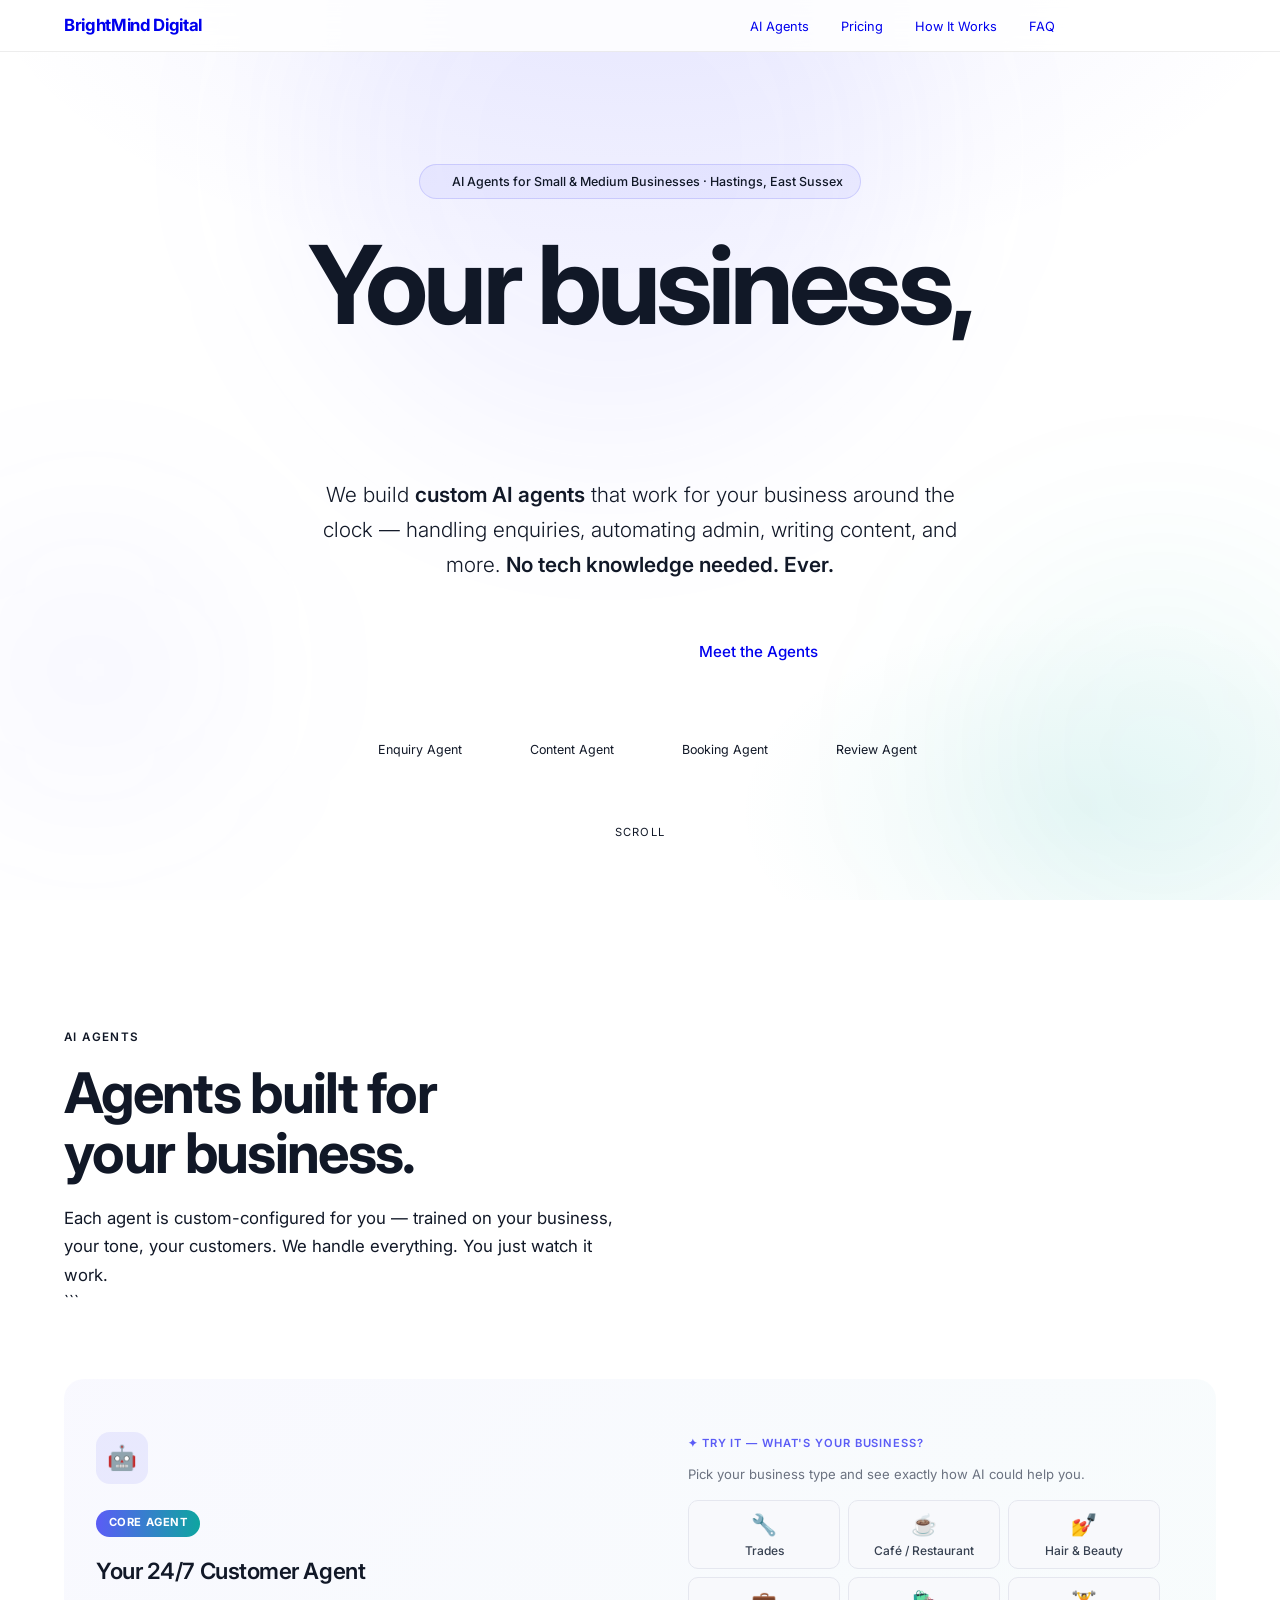
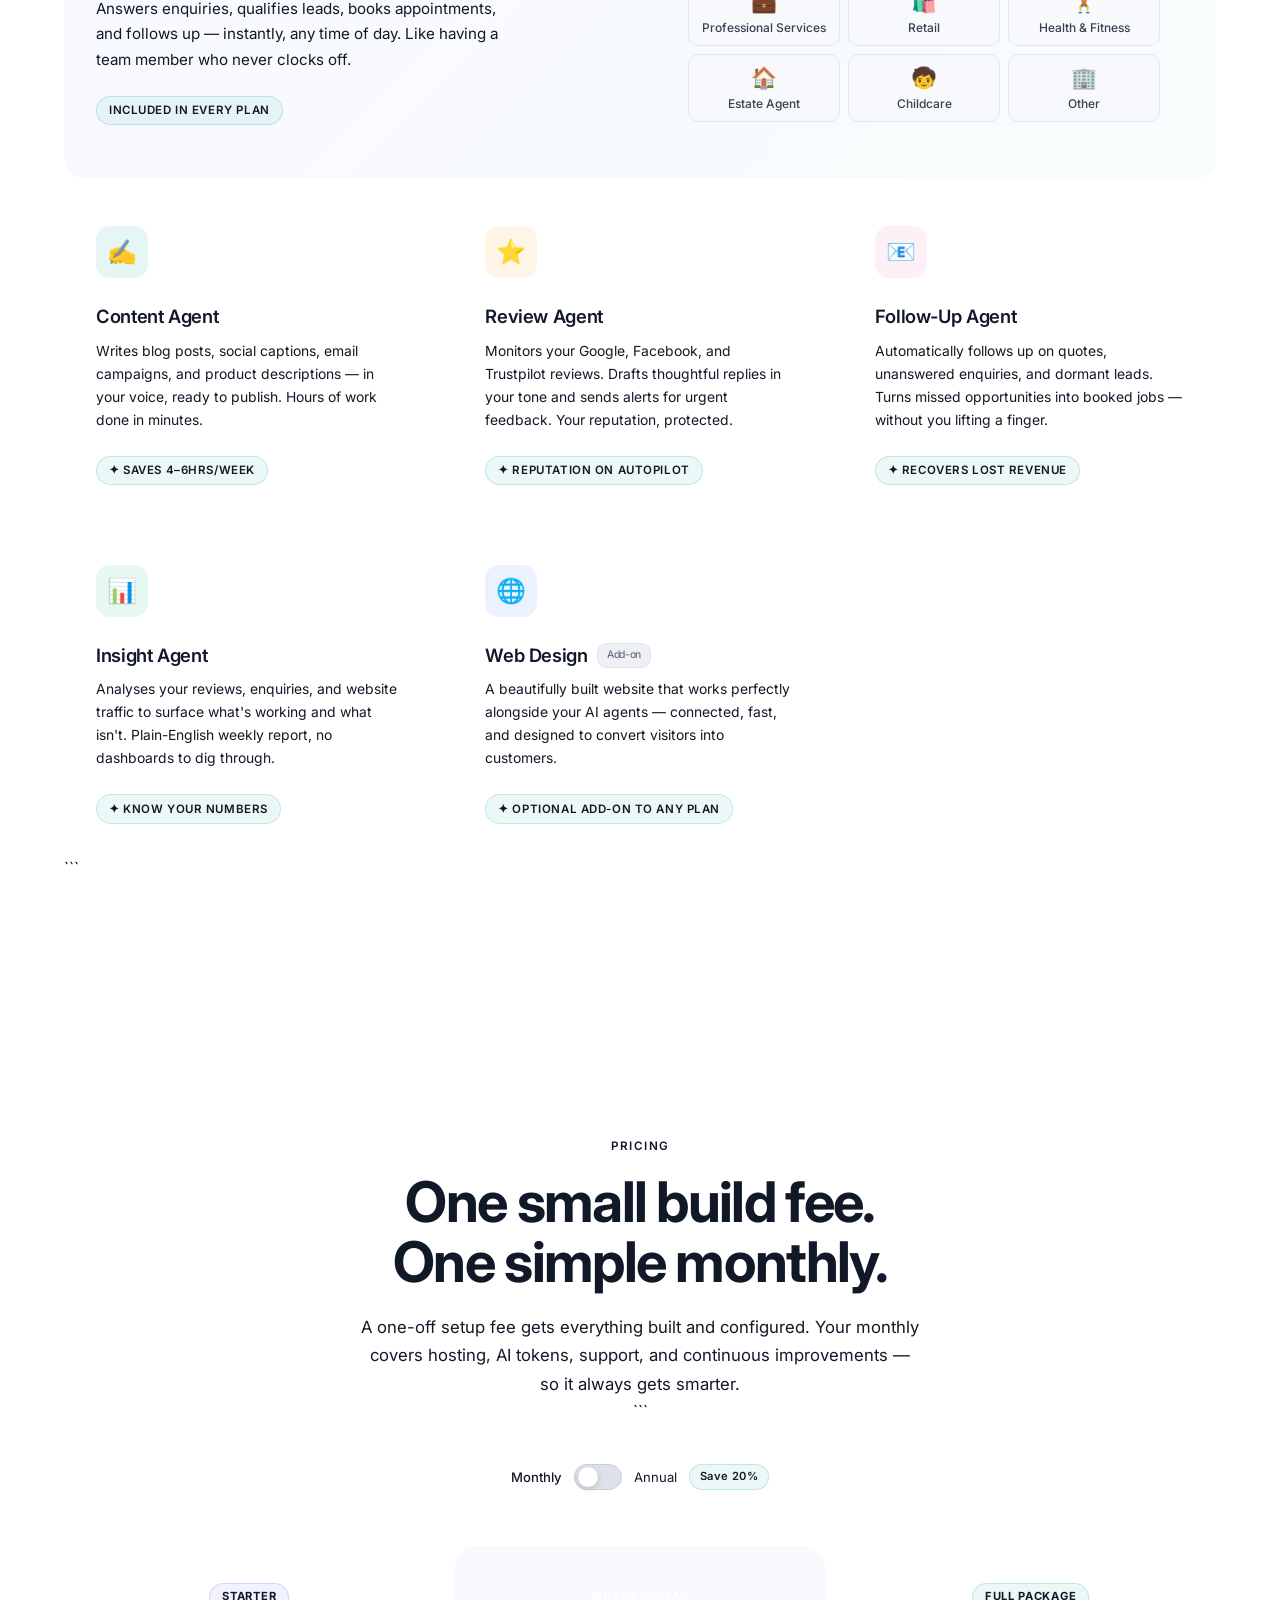
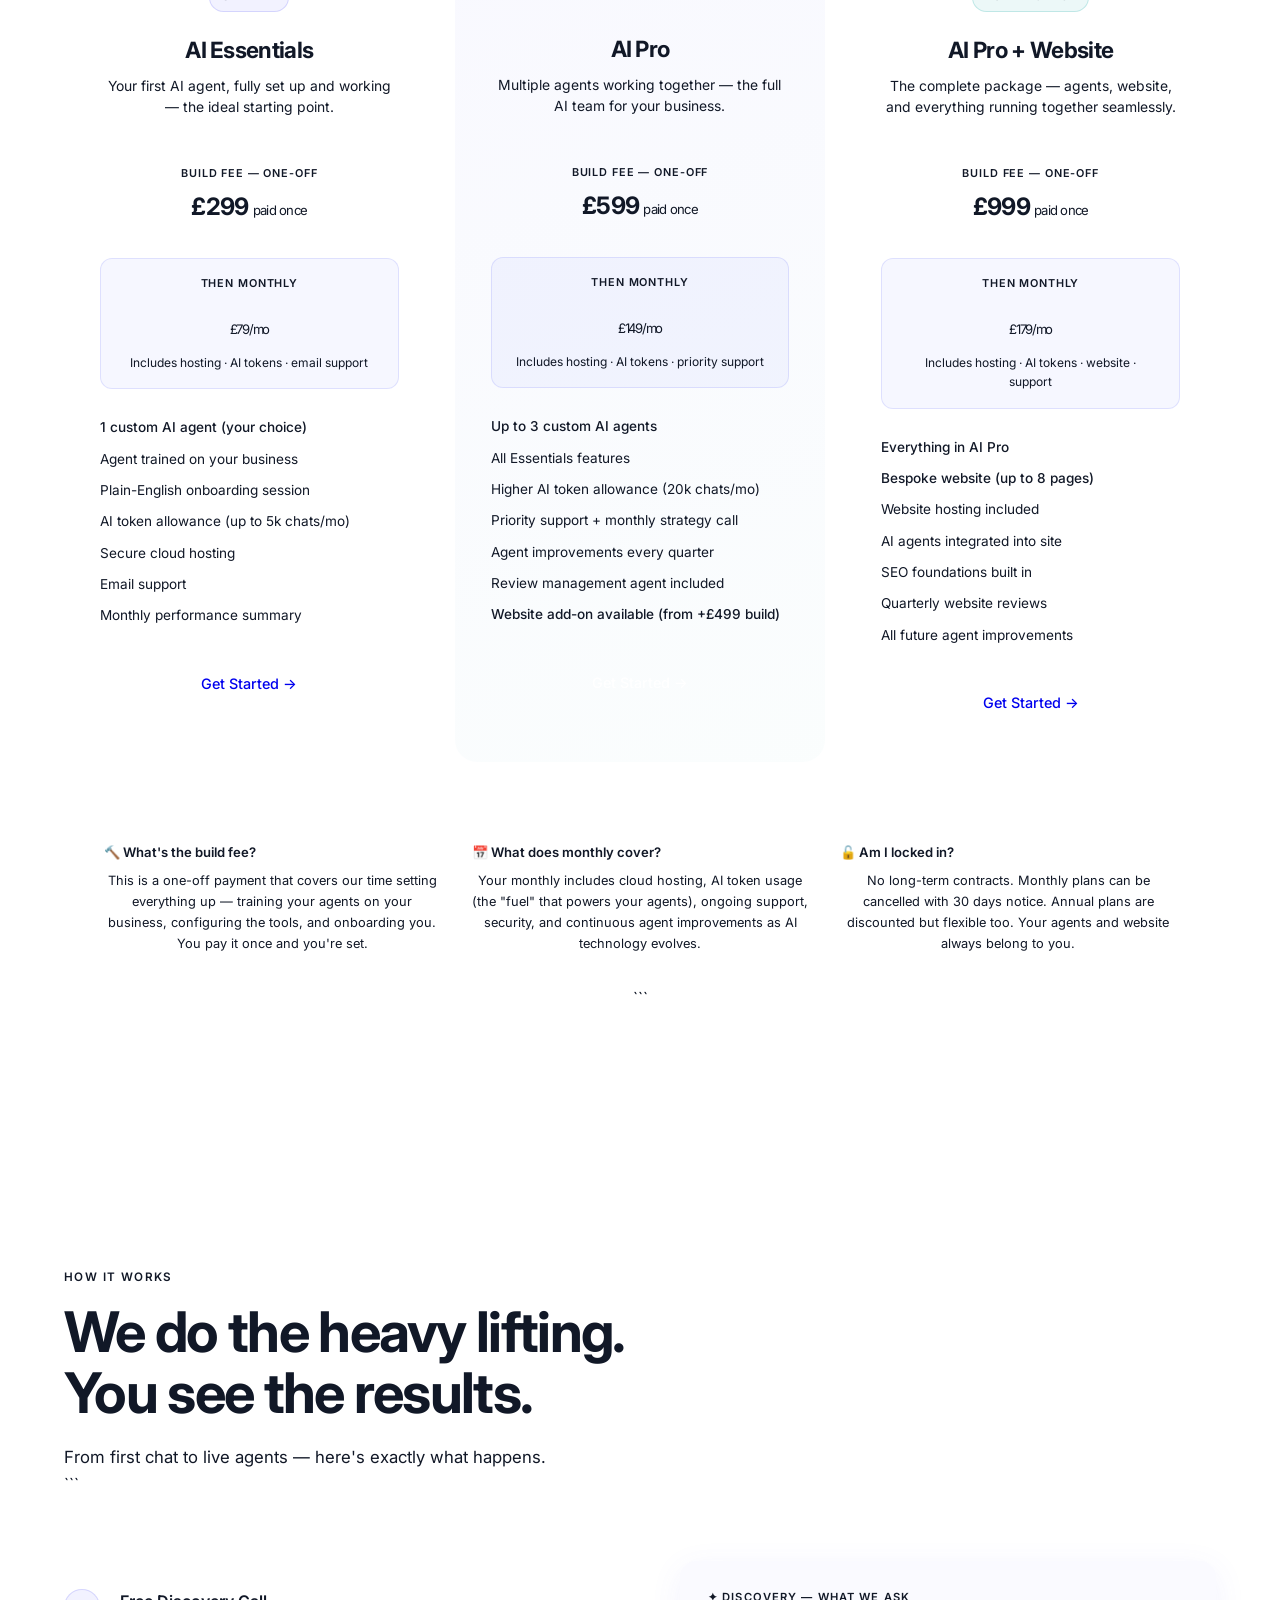
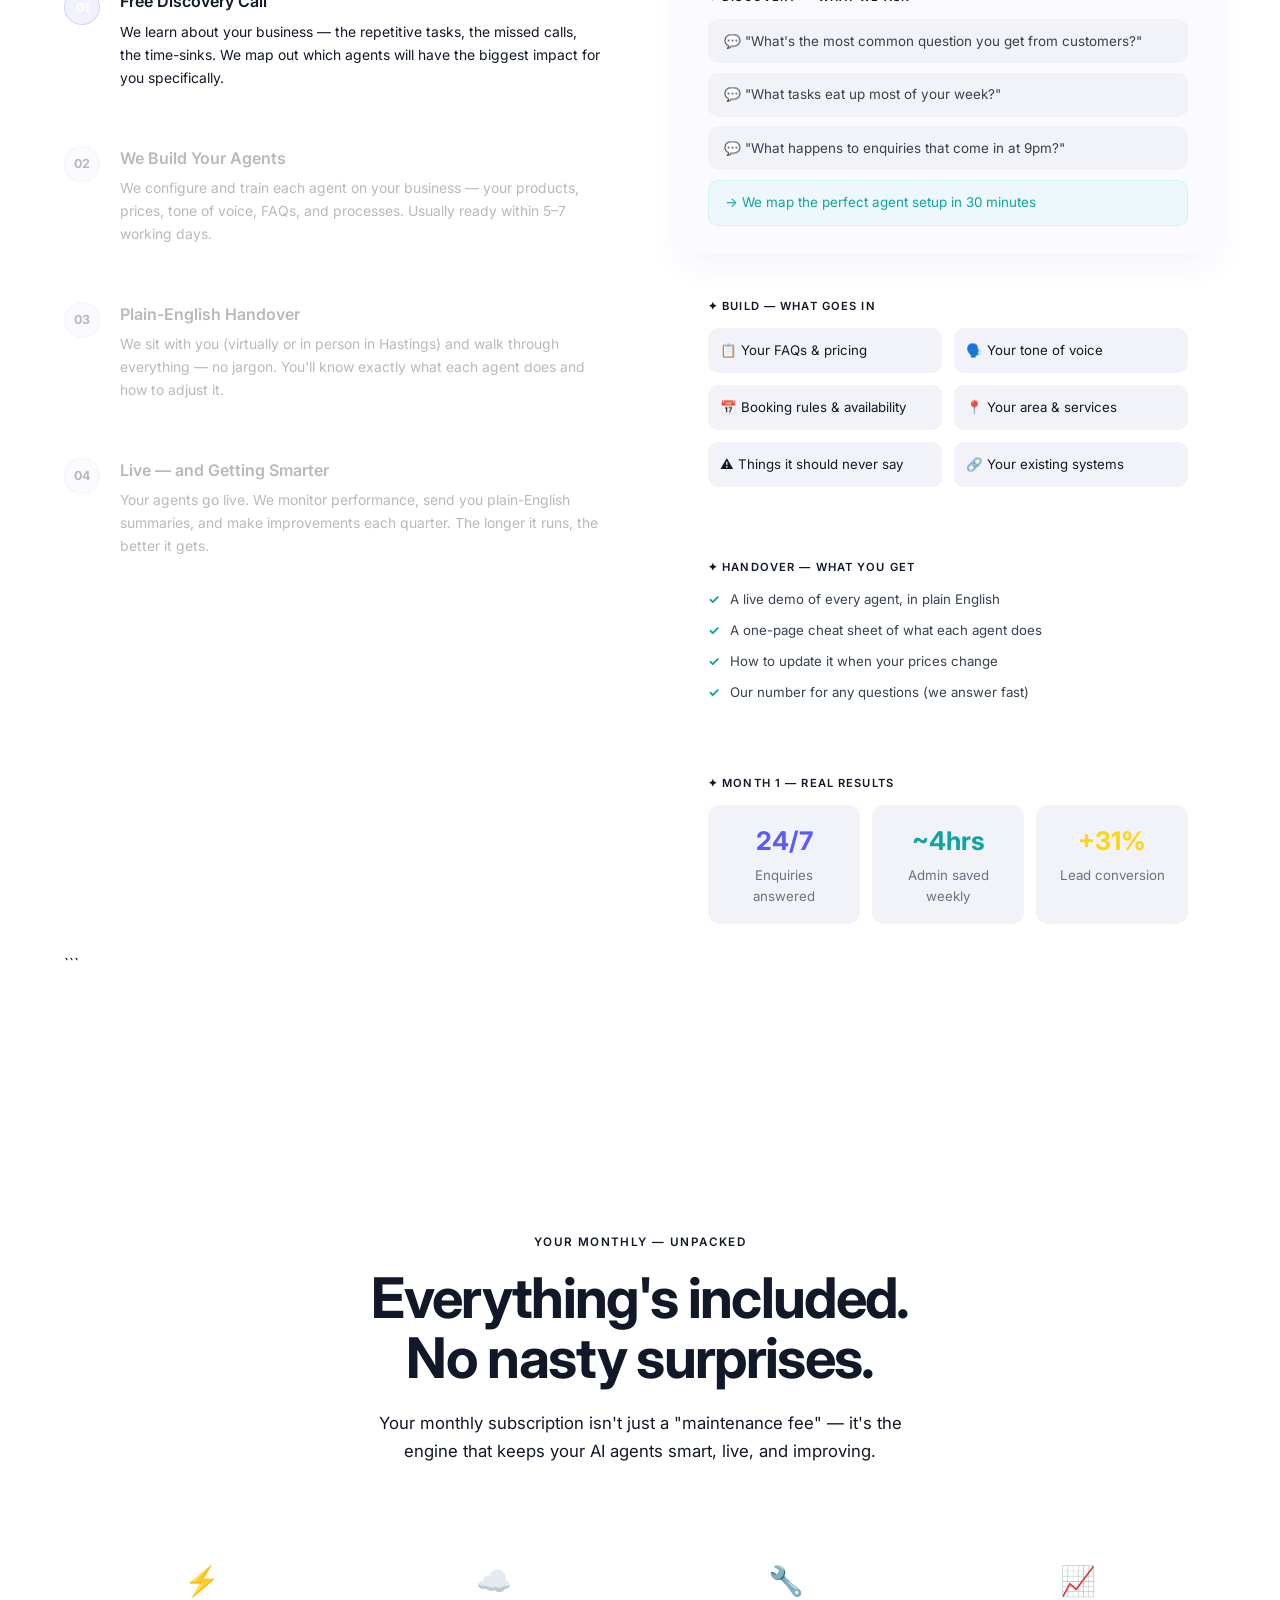
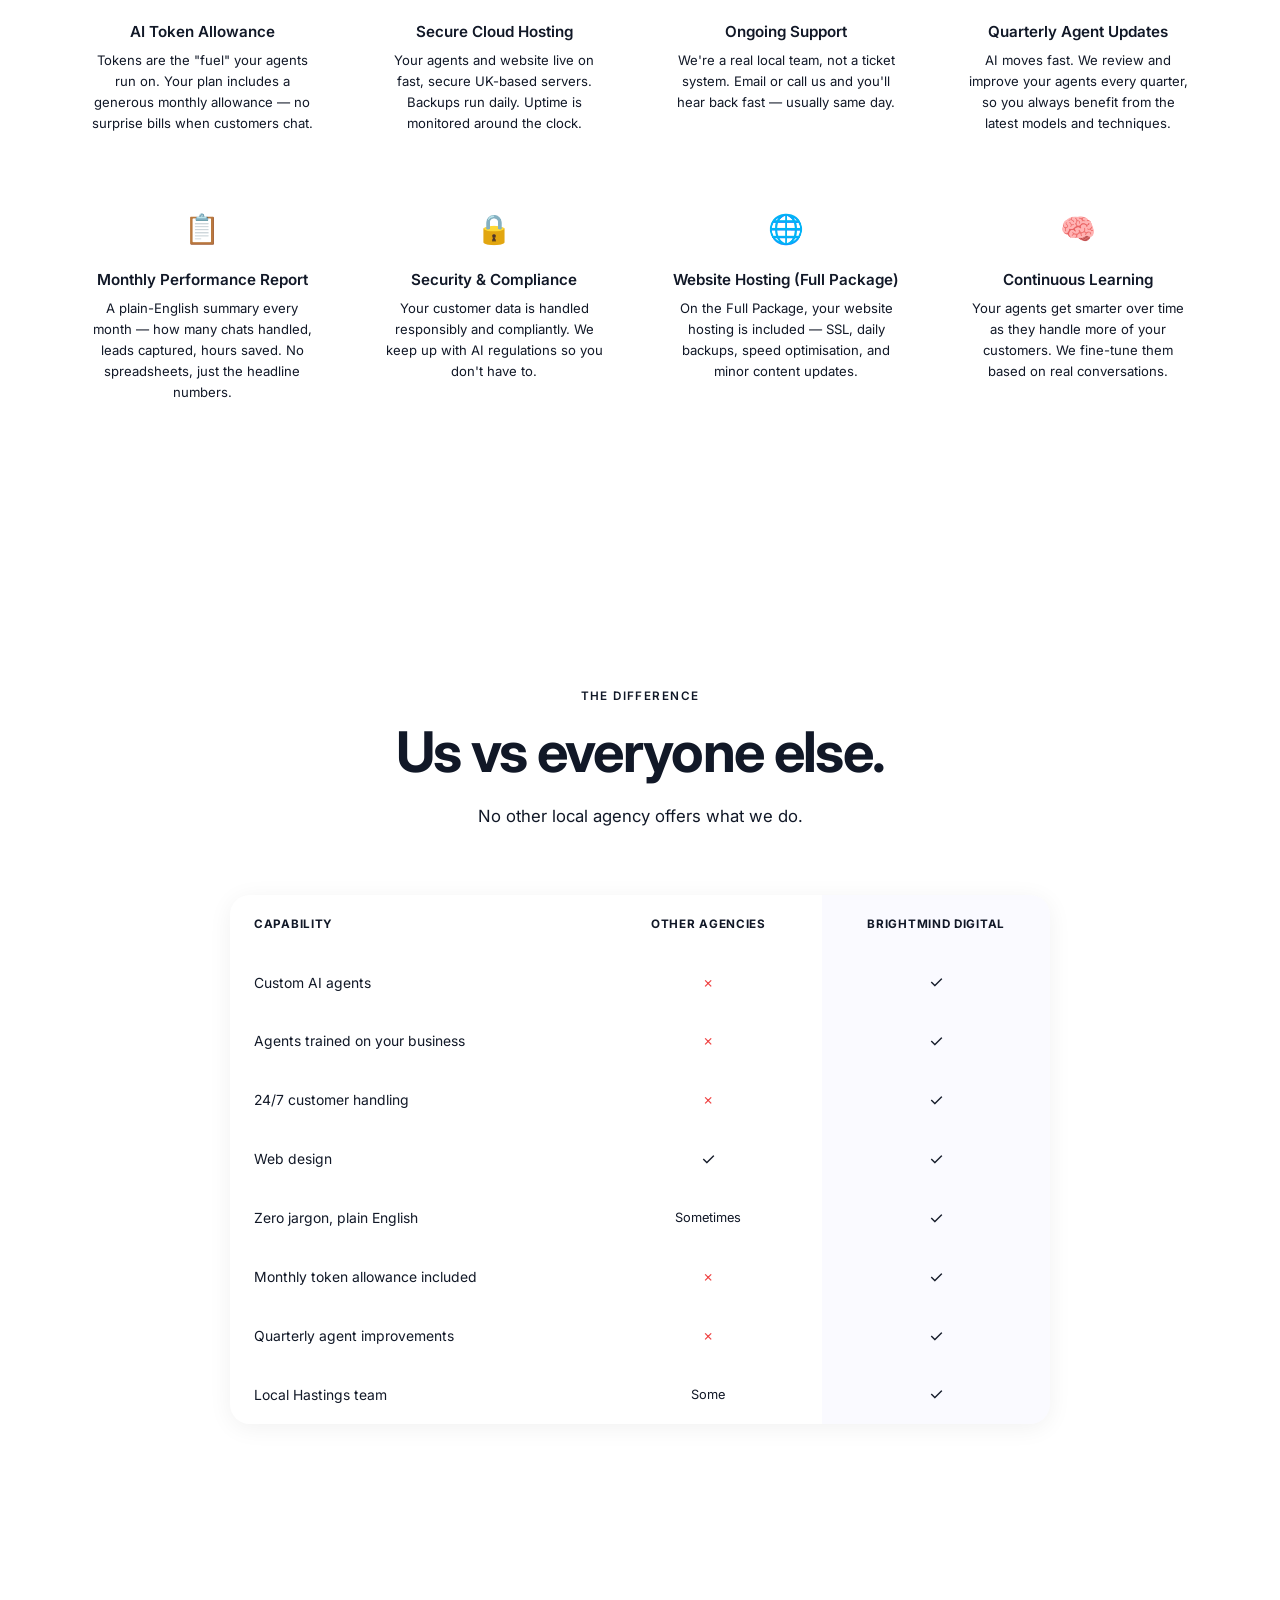
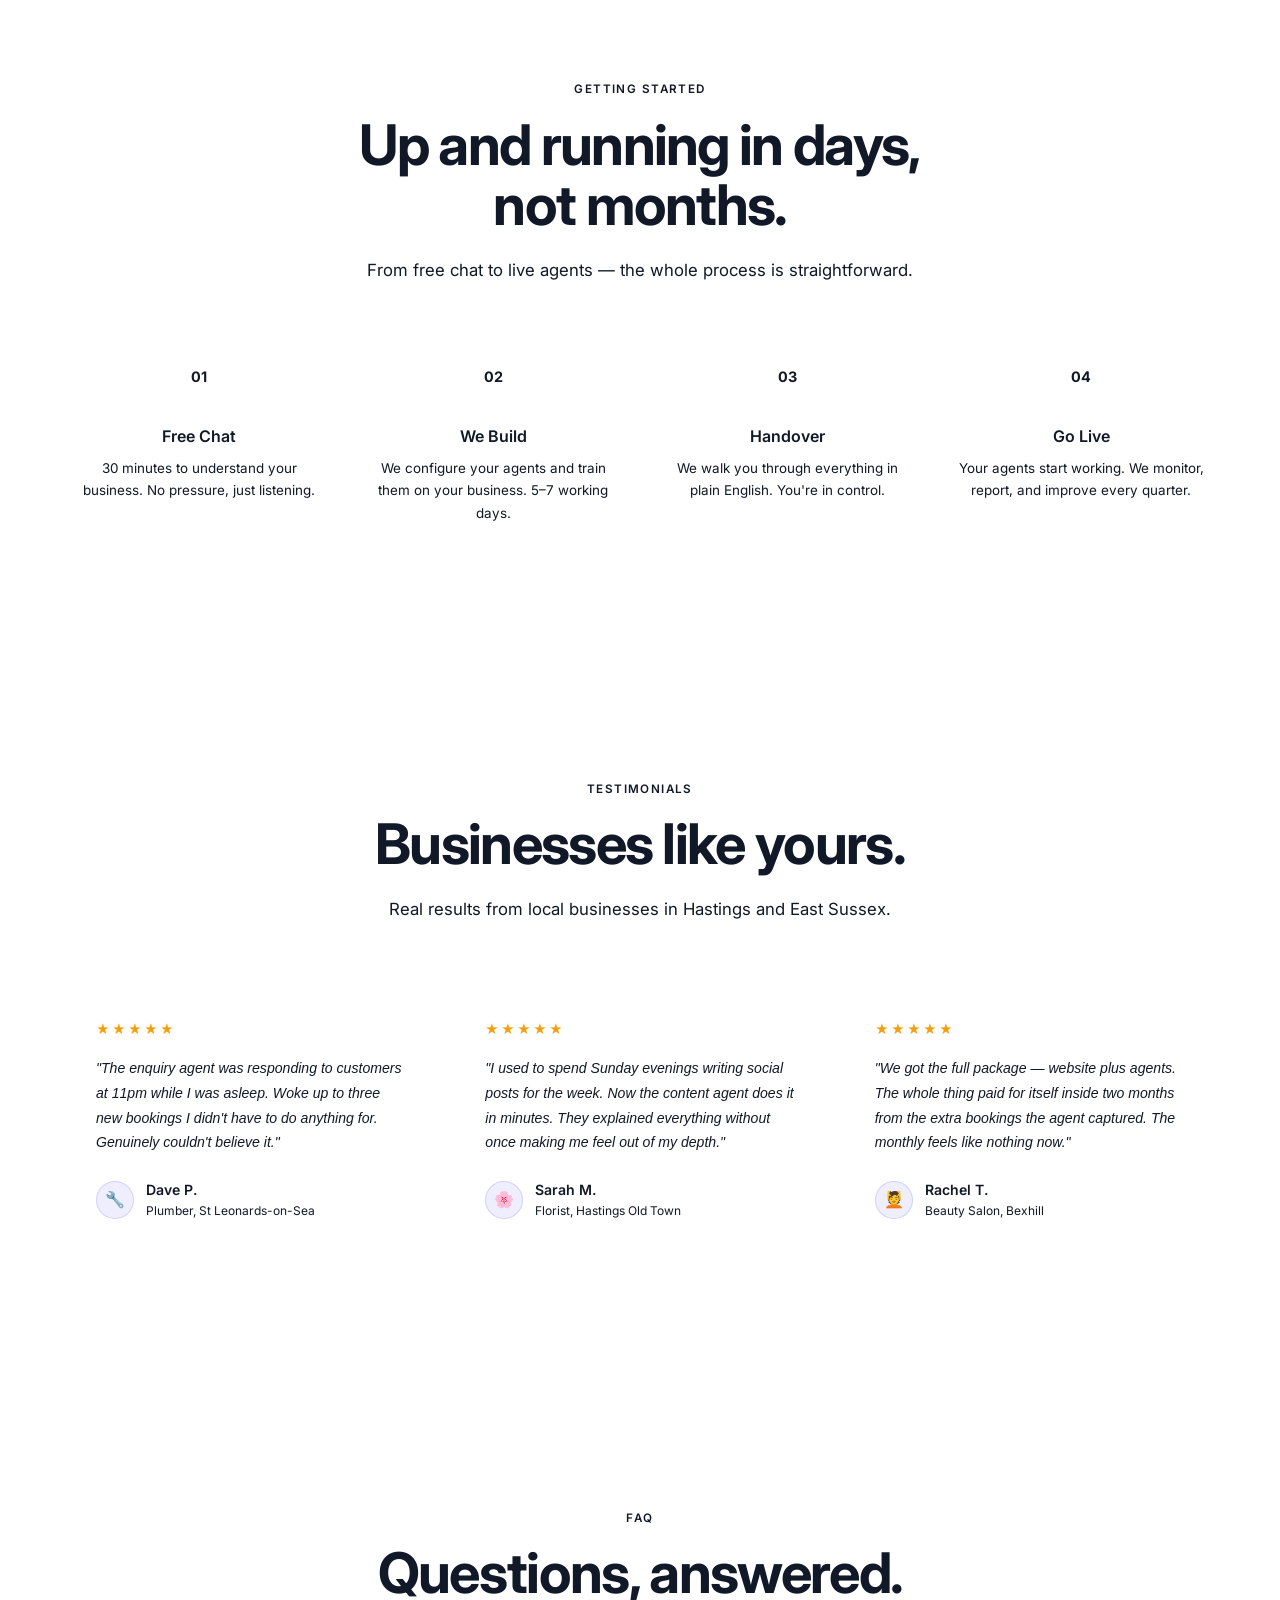
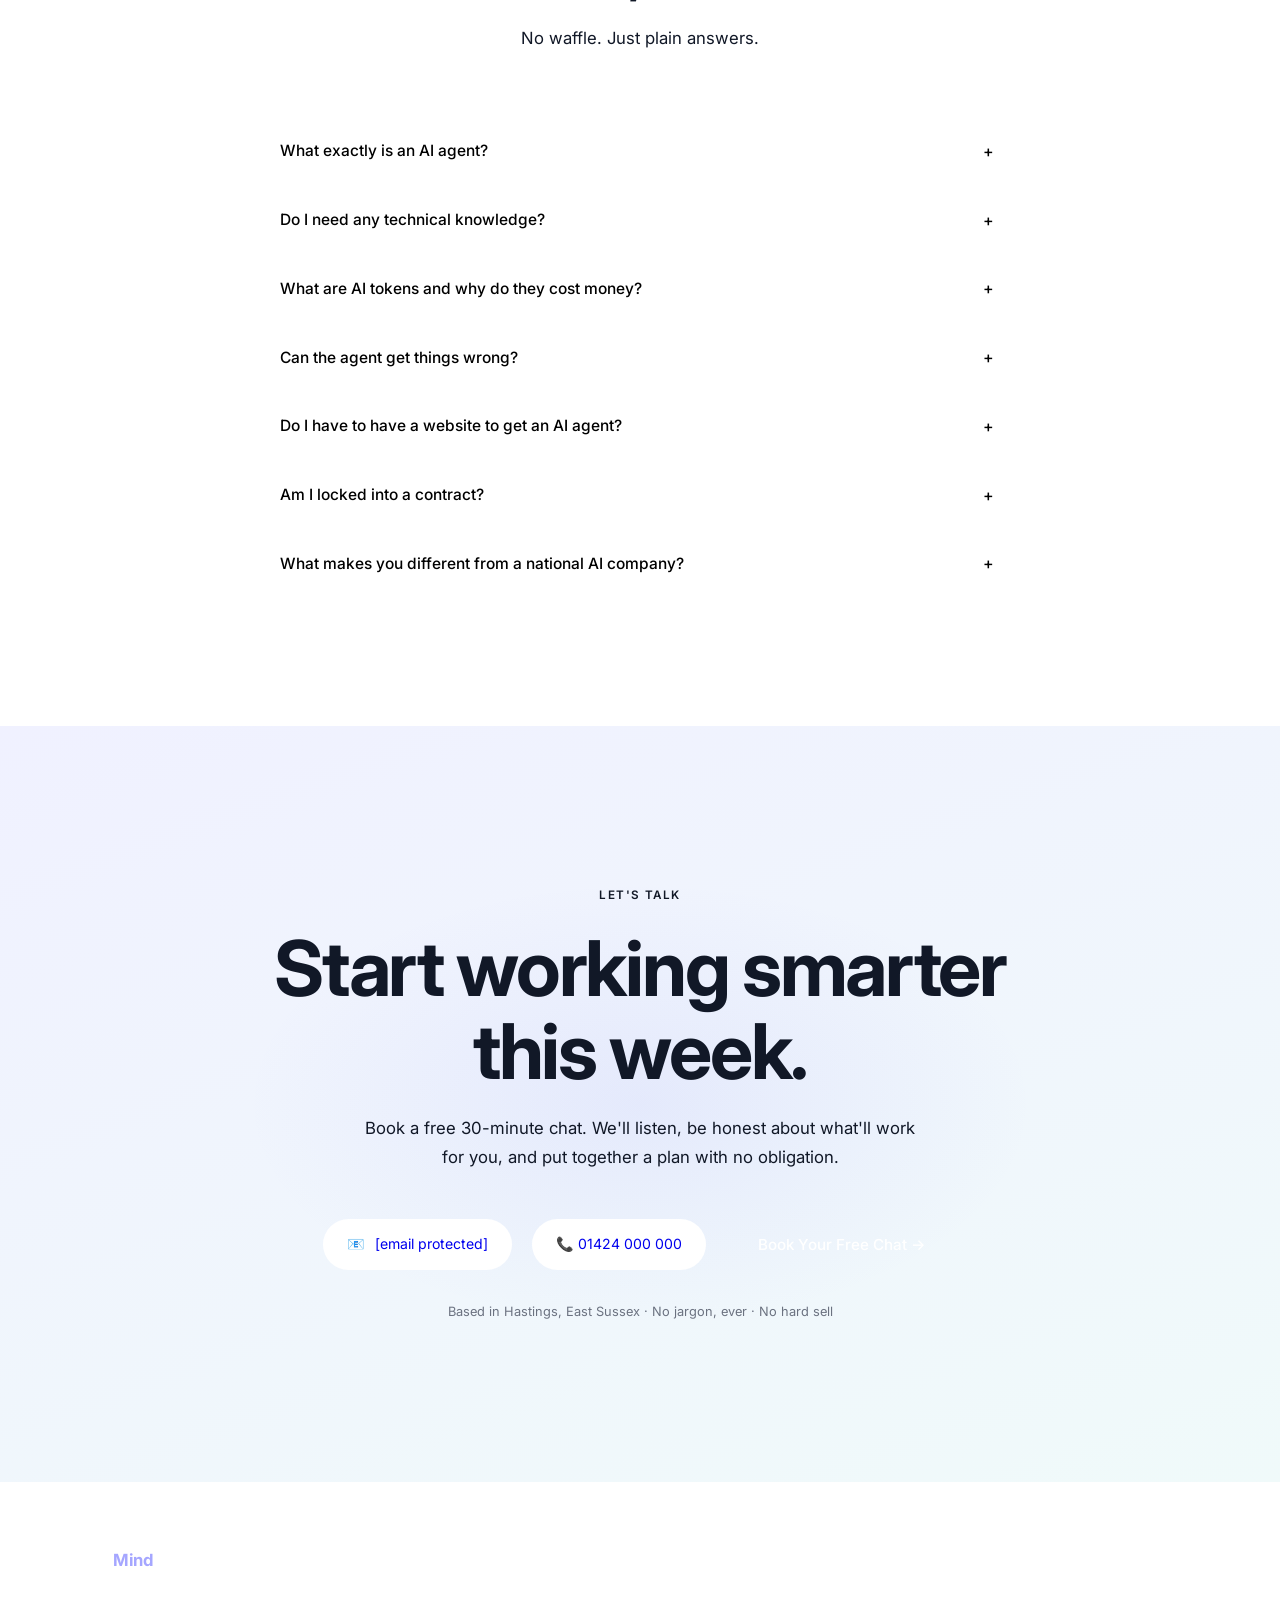
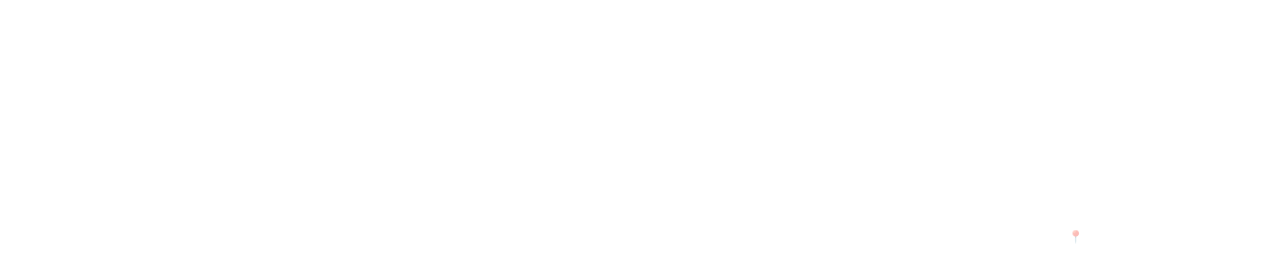
==== commit e9b1477f: "Update index.html" ====
--- a/index.html
+++ b/index.html
@@ -350,8 +350,9 @@
 /* ── UTILS ── */
 @keyframes fadeUp{from{opacity:0;transform:translateY(26px)}to{opacity:1;transform:none}}
 @keyframes fadeIn{from{opacity:0}to{opacity:1}}
-.fade-up{opacity:0;transform:translateY(28px);transition:opacity .7s ease,transform .7s ease}
-.fade-up.in{opacity:1;transform:none}
+.fade-up{opacity:1;transform:none}
+.js-ready .fade-up{opacity:0;transform:translateY(28px);transition:opacity .7s ease,transform .7s ease}
+.js-ready .fade-up.in{opacity:1;transform:none}
 
 /* ── HAMBURGER ── */
 .hamburger {
@@ -685,37 +686,17 @@
 
       async function callAI() {
         try {
-          const response = await fetch('https://api.anthropic.com/v1/messages', {
+          const response = await fetch('/api/chat', {
             method: 'POST',
             headers: { 'Content-Type': 'application/json' },
             body: JSON.stringify({
-              model: 'claude-sonnet-4-20250514',
-              max_tokens: 300,
-              system: `You are a friendly local AI consultant from Hastings chatting casually with a small business owner.
-```
-
-Respond ONLY with a valid JSON object — no markdown, no code fences, nothing else. Format:
-{“message”: “…”, “statNum”: “…”, “statLabel”: “…”, “statSub”: “…”}
-
-message: EXACTLY 3 very short sentences, each separated by \n\n.
-
-- Sentence 1: Start with “Oh,” or “Yeah,” or “Honestly,” — empathise warmly. Max 15 words.
-- Sentence 2: ONE specific AI agent that solves their exact problem. Concrete and real. Max 20 words.
-- Sentence 3: The upbeat result — time saved, money made, stress gone. Max 15 words.
-  statNum: A punchy time/money stat relevant to this business + challenge (e.g. “4 hrs”, “£200”, “3 hrs”, “6 hrs”). Keep it realistic and specific.
-  statLabel: 3–5 word label for the stat (e.g. “saved on admin weekly”, “recovered in missed leads”).
-  statSub: One short supporting phrase (e.g. “on average, per week” or “per month for similar businesses”).
-
-Sound like a friendly local expert. No jargon. No waffle.`, messages: [{ role: 'user', content: `Business type: ${selectedBiz}\nBiggest challenge: ${selectedAnswer}\n\nPlease respond with the JSON object.`
-}]
-})
-});
-
-```
-          const data = await response.json();
-          const raw = data.content?.[0]?.text || '{}';
-          let parsed;
-          try { parsed = JSON.parse(raw); } catch(e) { parsed = {}; }
+              businessType: selectedBiz,
+              challenge: selectedAnswer
+            })
+          });
+
+          if (!response.ok) throw new Error('API error');
+          const parsed = await response.json();
 
           const text = parsed.message || "Yeah, that's a really common one!\n\nAn AI agent can handle this automatically — trained on your business, running 24/7.\n\nMost clients free up hours every week within the first month.";
           const statNum = parsed.statNum || '4 hrs';
@@ -1176,7 +1157,7 @@
     <h2 class="section-title fade-up">Start working smarter<br>this week.</h2>
     <p class="section-sub fade-up">Book a free 30-minute chat. We'll listen, be honest about what'll work for you, and put together a plan with no obligation.</p>
     <div class="contact-row fade-up">
-      <a href="mailto:hello@brightminddigital.co.uk" class="contact-chip">📧 hello@brightminddigital.co.uk</a>
+      <a href="/cdn-cgi/l/email-protection#9ff7faf3f3f0dffdedf6f8f7ebf2f6f1fbfbf6f8f6ebfef3b1fcf0b1eaf4" class="contact-chip">📧 <span class="__cf_email__" data-cfemail="a6cec3cacac9e6c4d4cfc1ced2cbcfc8c2c2cfc1cfd2c7ca88c5c988d3cd">[email&#160;protected]</span></a>
       <a href="tel:01424000000" class="contact-chip">📞 01424 000 000</a>
       <a href="#contact" class="btn btn-glow">Book Your Free Chat →</a>
     </div>
@@ -1218,7 +1199,7 @@
   </div>
 </footer>
 
-<script data-cfasync="false" src="/cdn-cgi/scripts/5c5dd728/cloudflare-static/email-decode.min.js"></script><script>
+<script data-cfasync="false" src="/cdn-cgi/scripts/5c5dd728/cloudflare-static/email-decode.min.js"></script><script data-cfasync="false" src="/cdn-cgi/scripts/5c5dd728/cloudflare-static/email-decode.min.js"></script><script>
 
 /* FAQ */
 function toggleFaq(btn) {
@@ -1228,7 +1209,8 @@
 if (!open) item.classList.add(‘open’);
 }
 
-/* Scroll reveal */
+/* Scroll reveal — only hide elements once we know JS is running */
+document.body.classList.add(‘js-ready’);
 const obs = new IntersectionObserver((entries) => {
 entries.forEach(e => { if (e.isIntersecting) { e.target.classList.add(‘in’); obs.unobserve(e.target); } });
 }, { threshold: 0.07, rootMargin: ‘0px 0px -30px 0px’ });
@@ -1236,6 +1218,14 @@
 const sibs = Array.from(el.parentElement.querySelectorAll(’.fade-up’));
 el.style.transitionDelay = Math.min(sibs.indexOf(el) * 0.07, 0.42) + ‘s’;
 obs.observe(el);
+});
+
+// Immediately reveal anything already in view on load
+window.addEventListener(‘load’, () => {
+document.querySelectorAll(’.fade-up:not(.in)’).forEach(el => {
+const rect = el.getBoundingClientRect();
+if (rect.top < window.innerHeight) el.classList.add(‘in’);
+});
 });
 
 /* Bento glow */
@@ -1296,13 +1286,4 @@
 const ham = document.getElementById(‘hamburger’);
 const menu = document.getElementById(‘mobile-menu’);
 ham.classList.remove(‘open’);
-menu.classList.remove(‘open’);
-ham.setAttribute(‘aria-expanded’, ‘false’);
-document.body.classList.remove(‘menu-open’);
-}
-// Close menu on escape key
-document.addEventListener(‘keydown’, e => { if (e.key === ‘Escape’) closeMenu(); });
-</script>
-
-</body>
-</html>+me
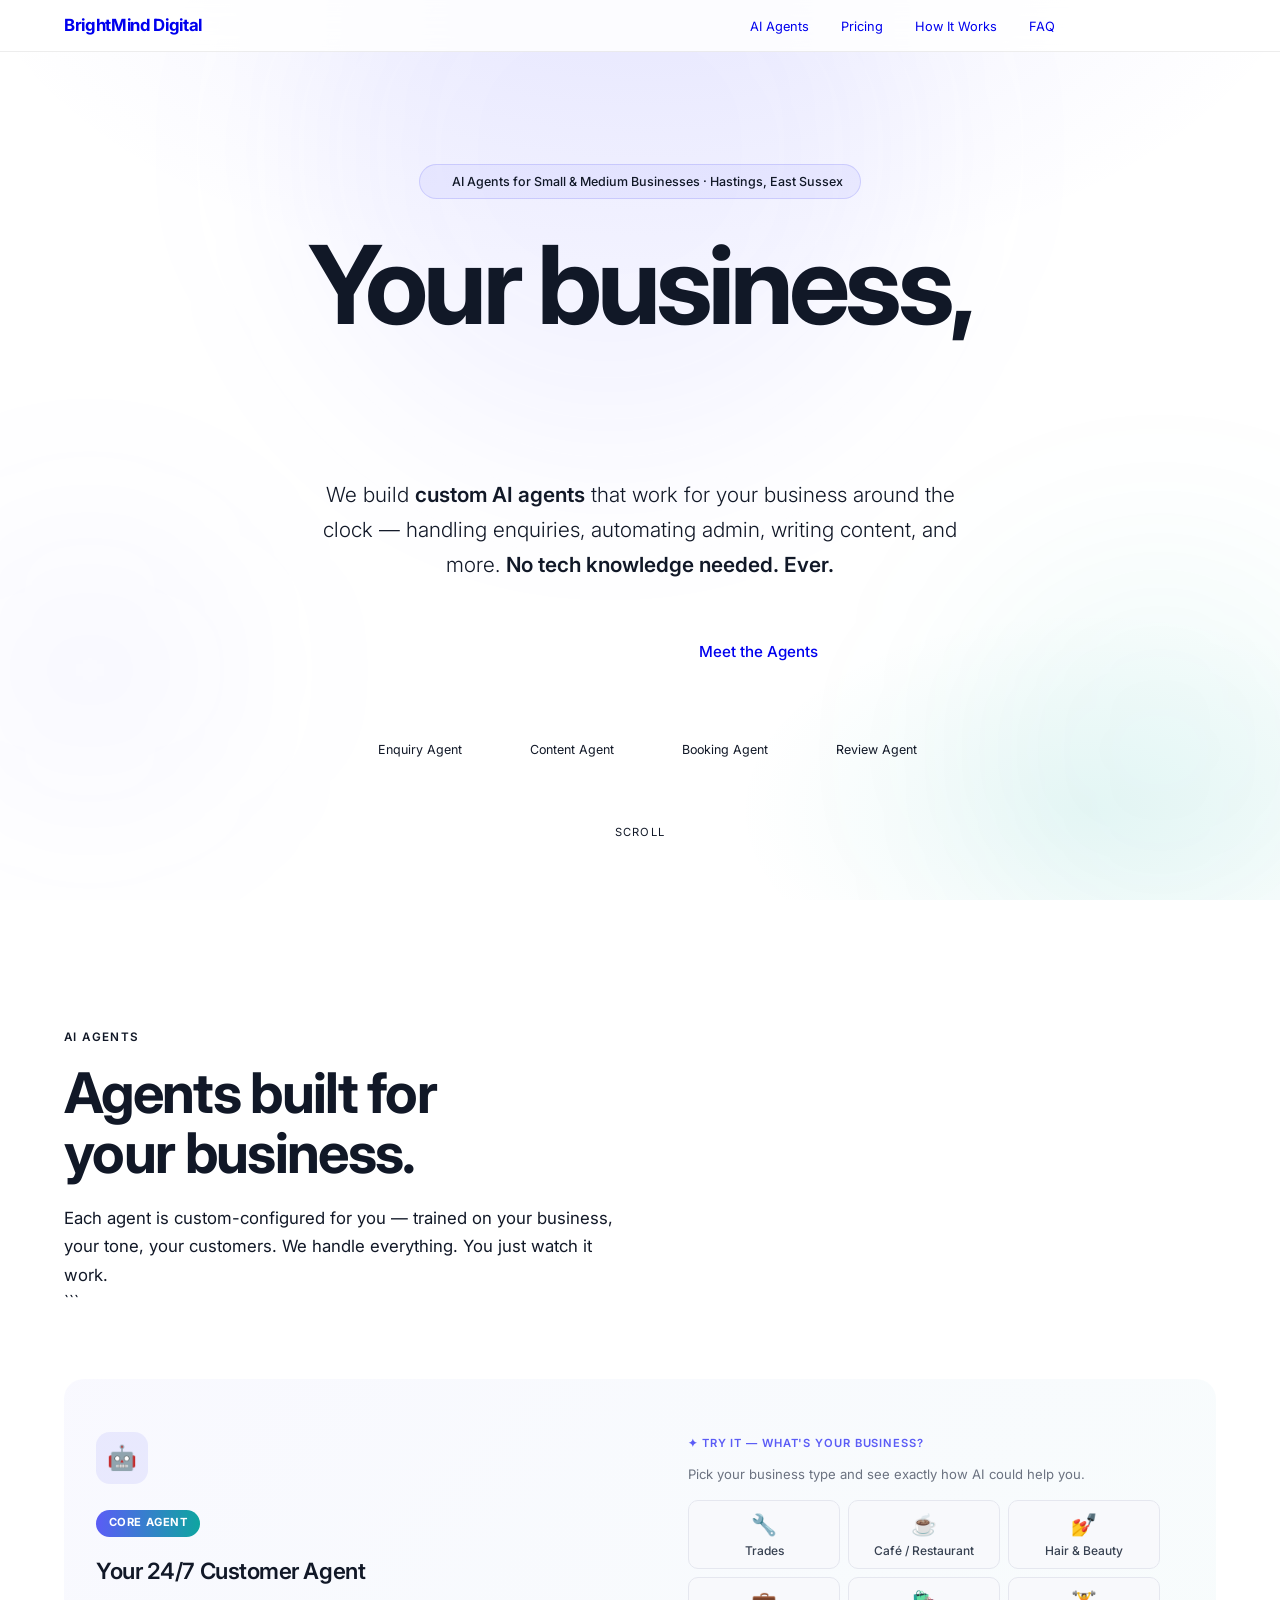
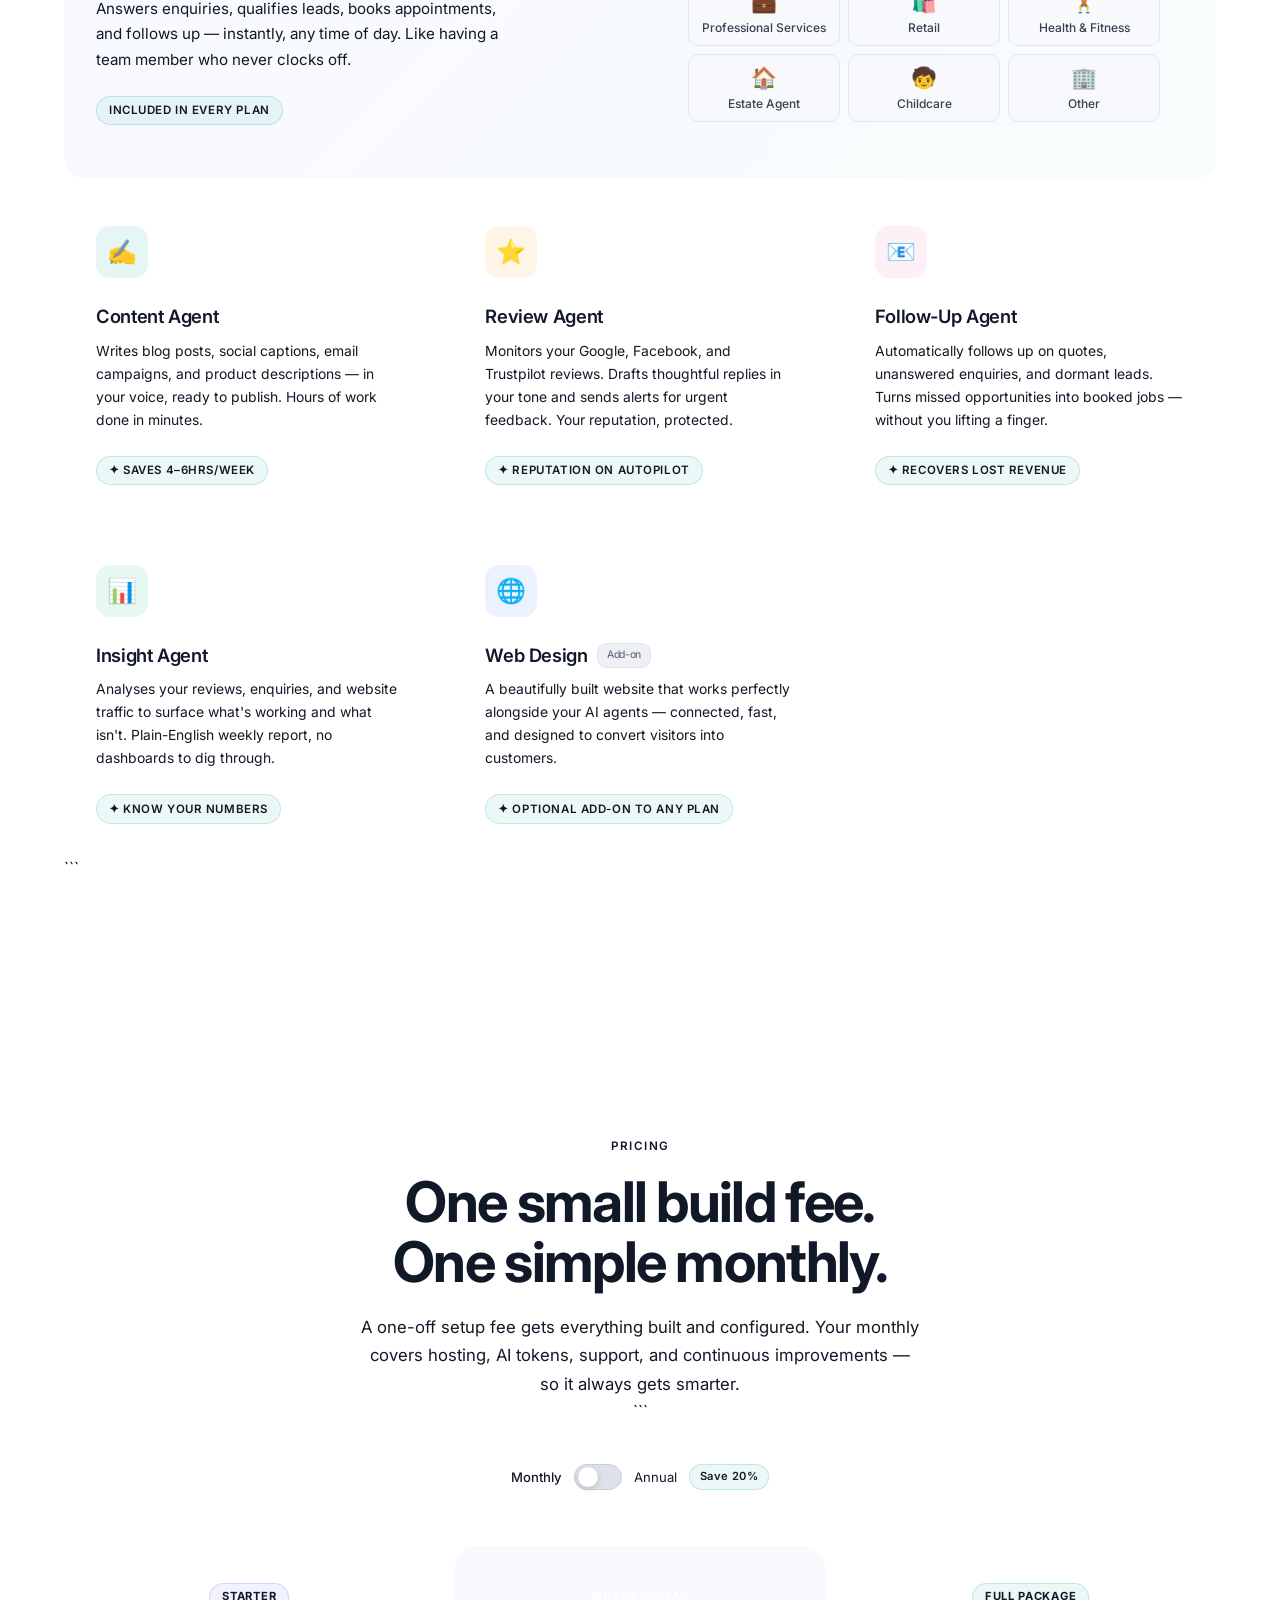
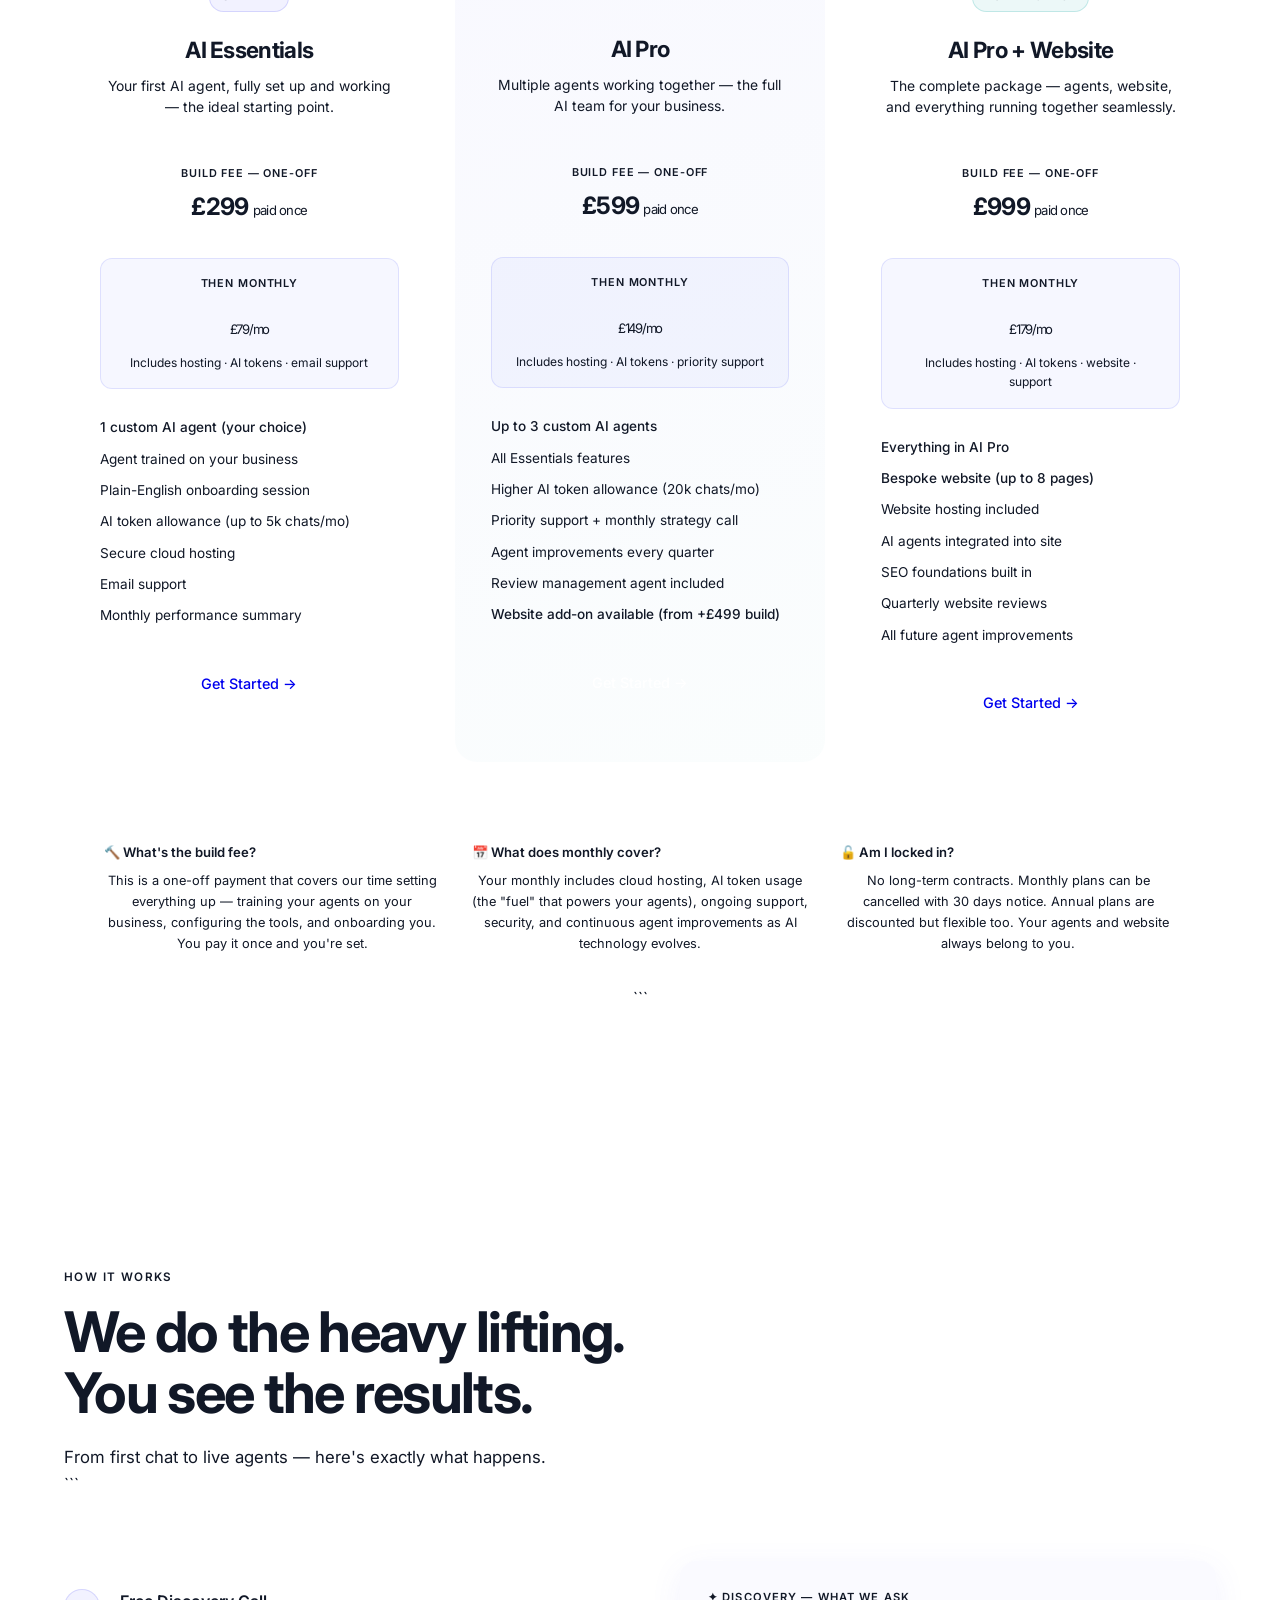
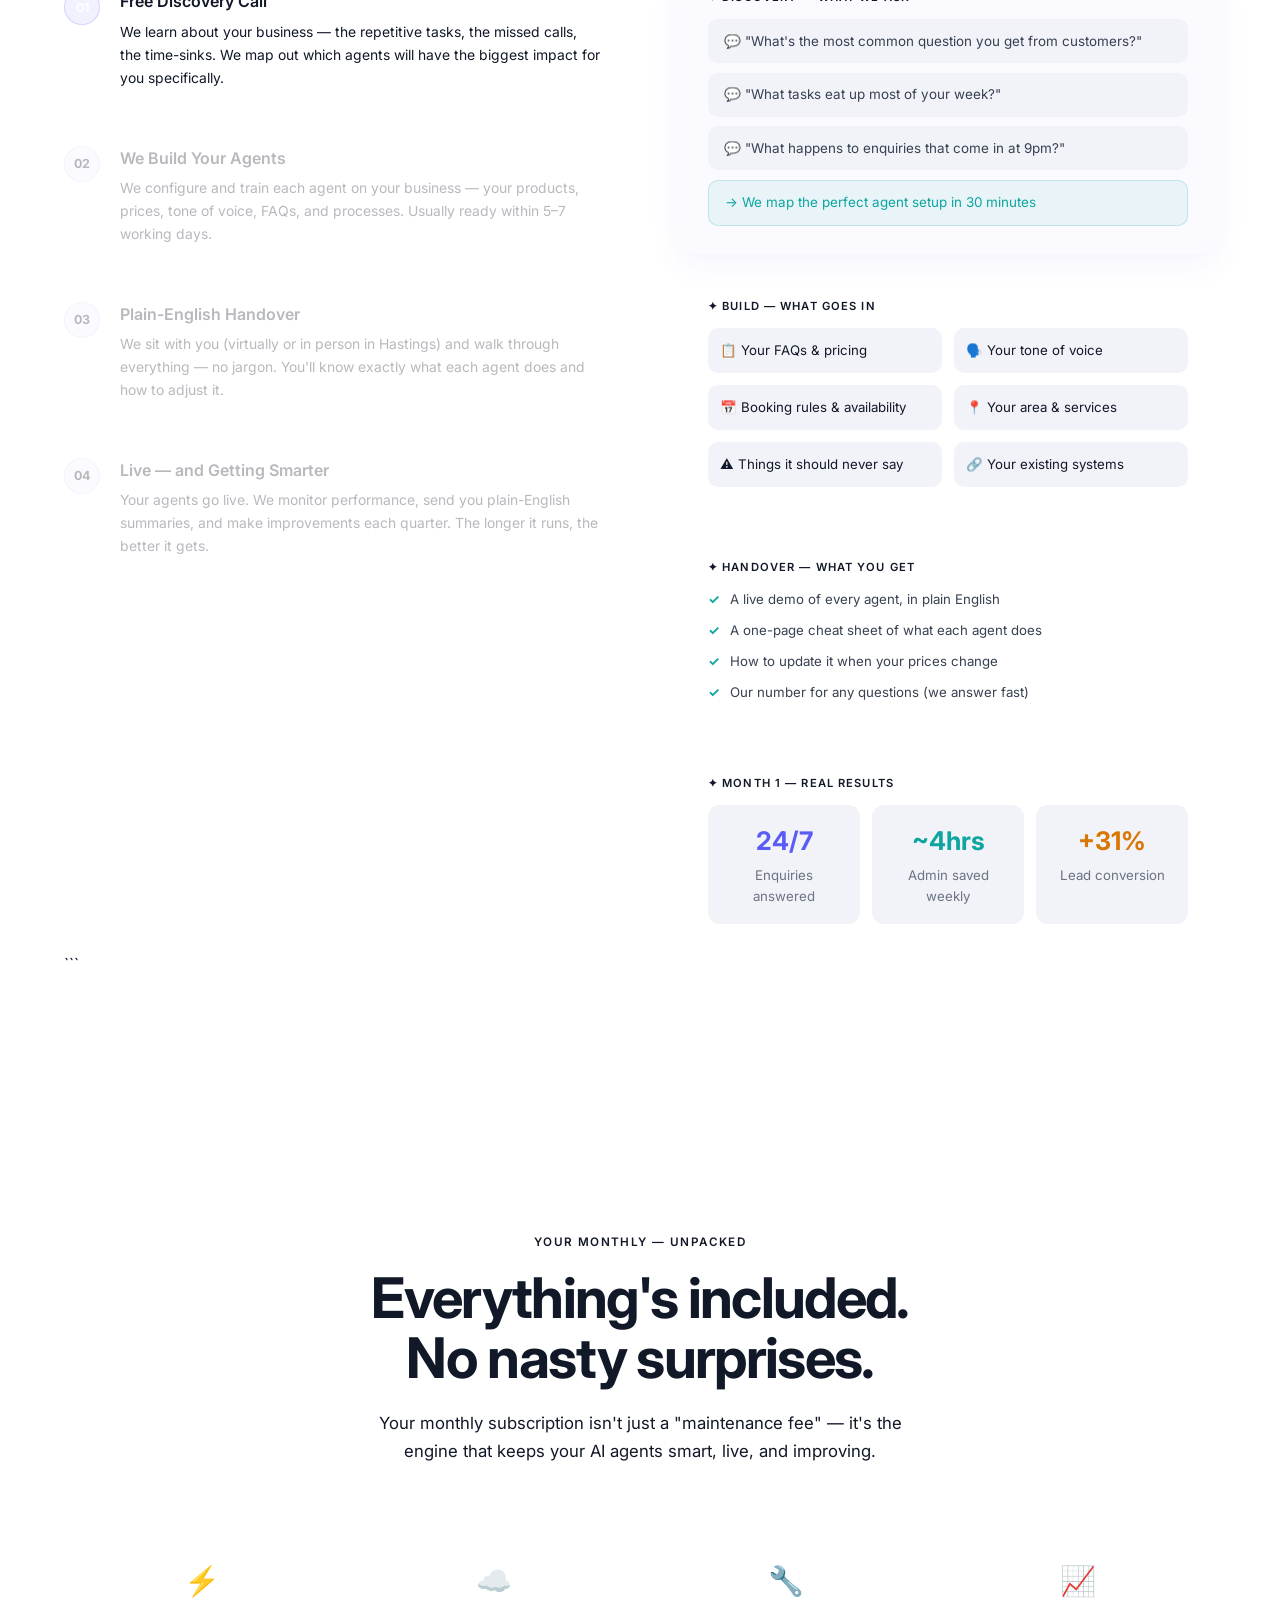
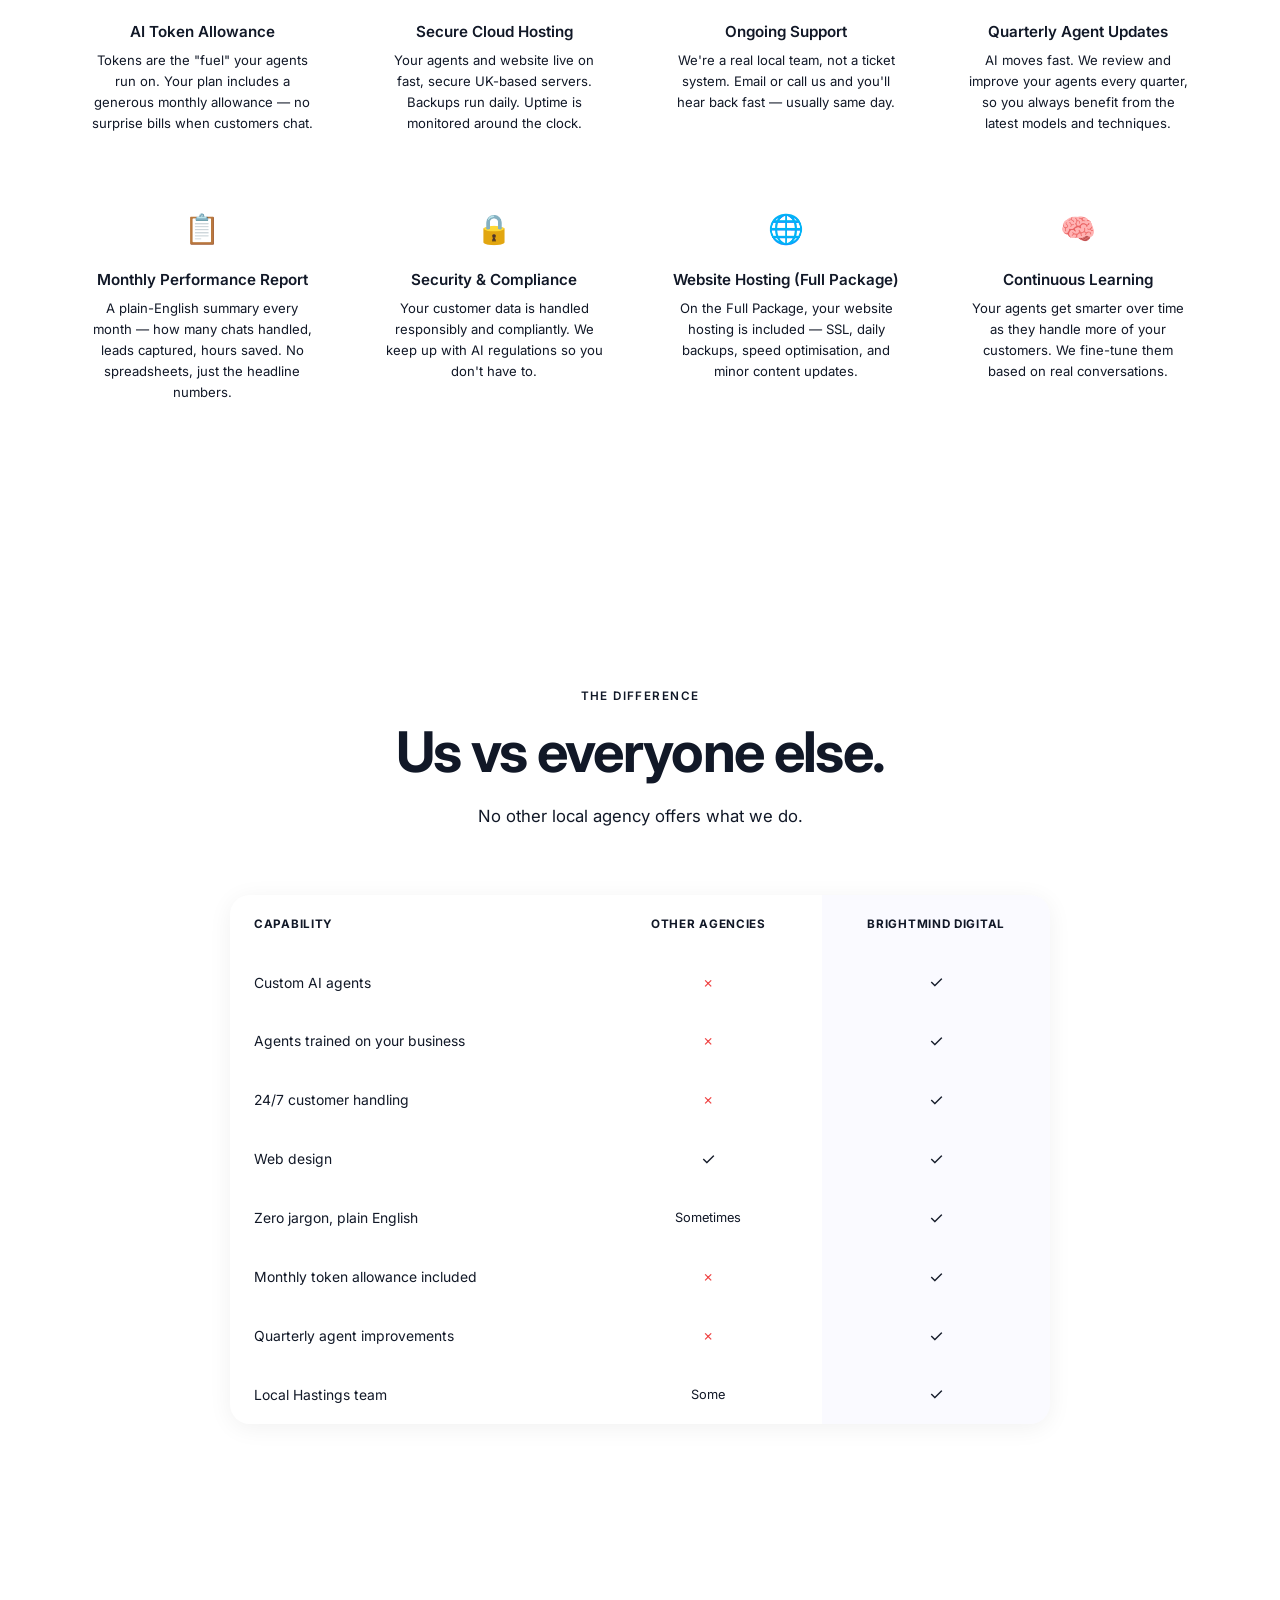
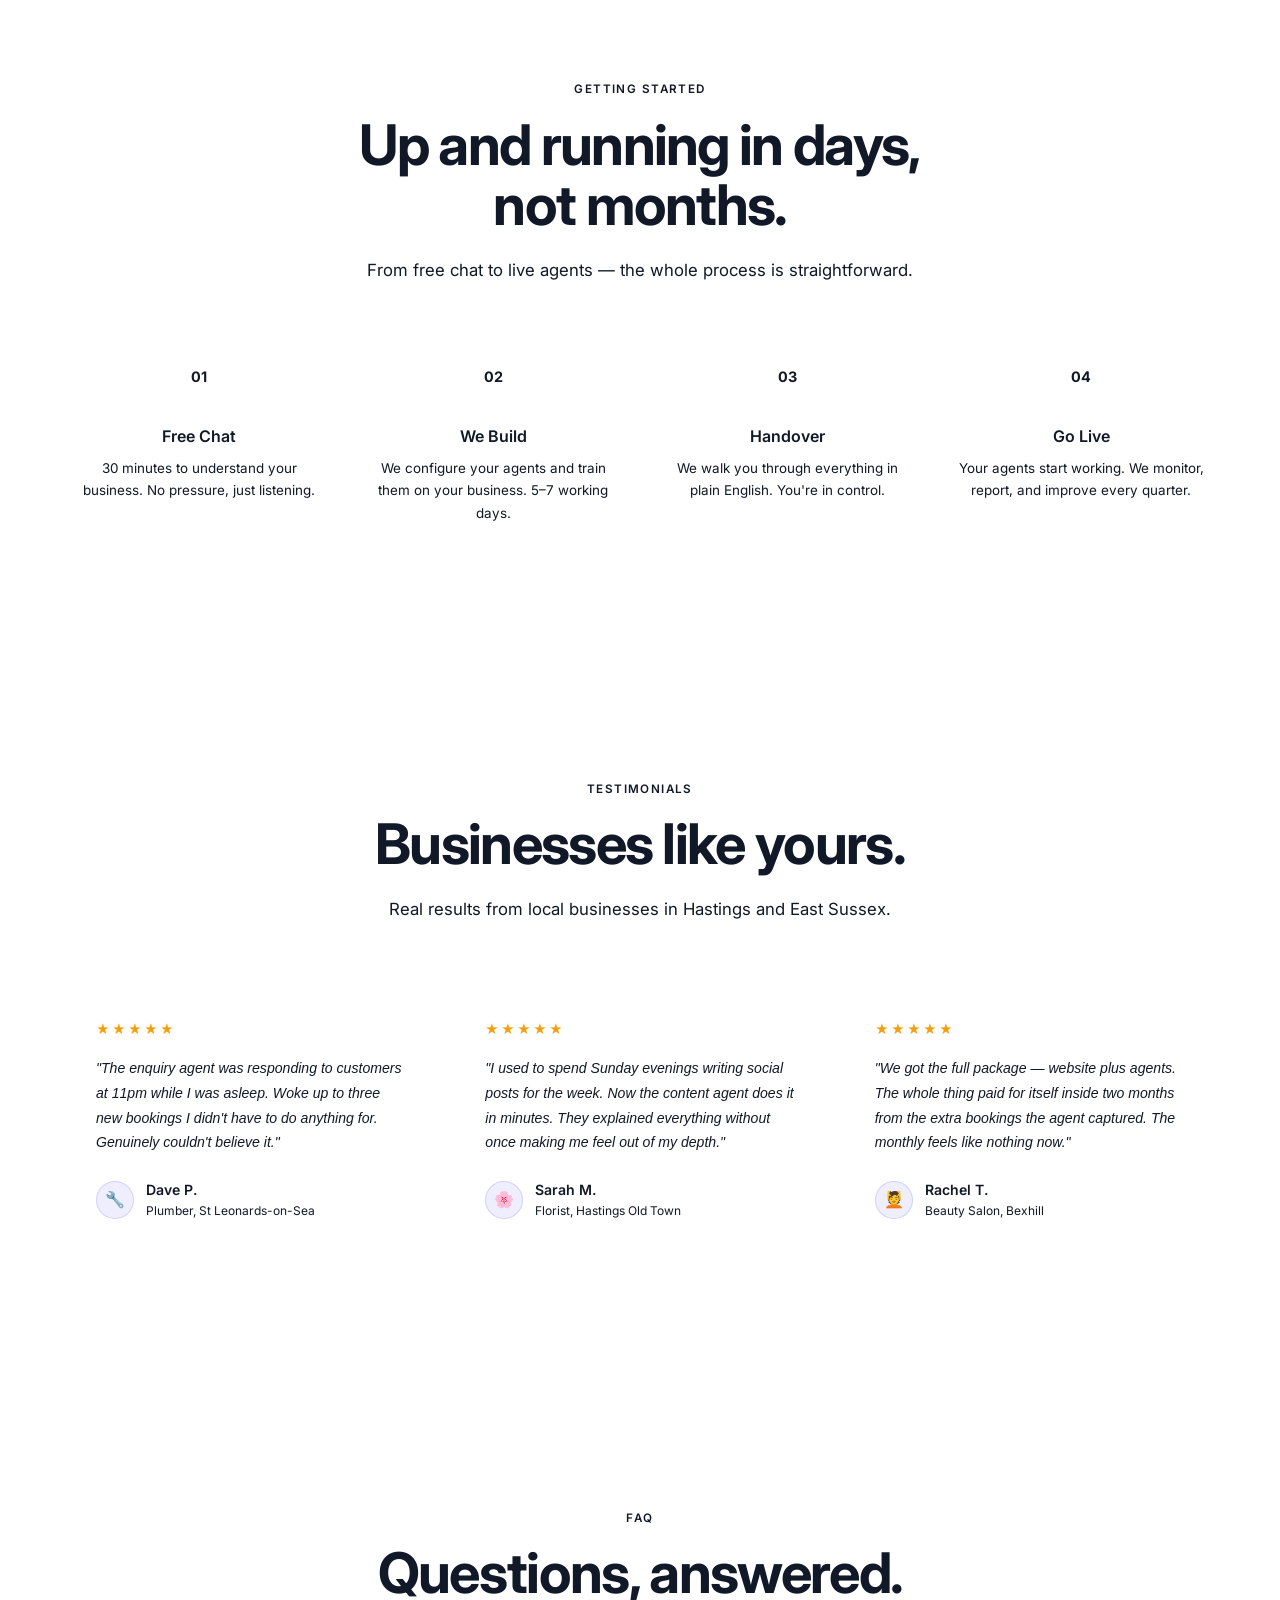
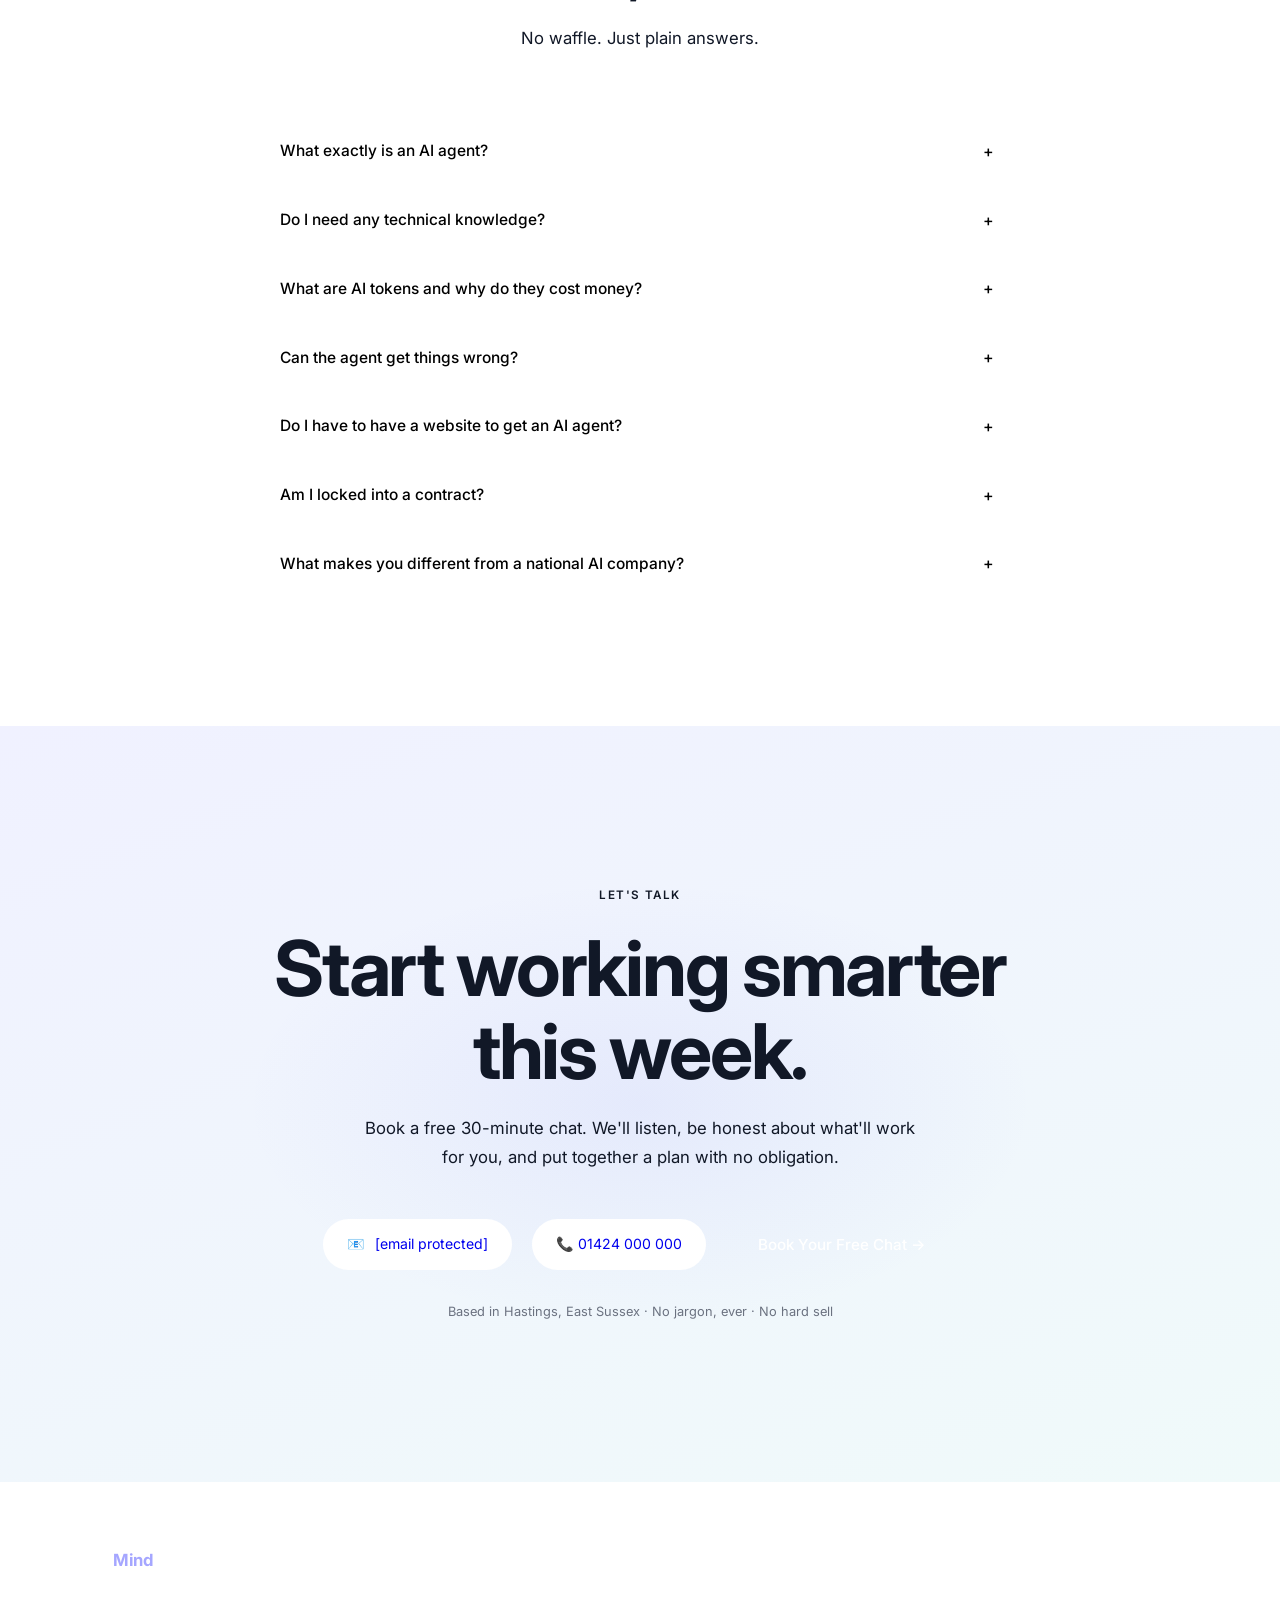
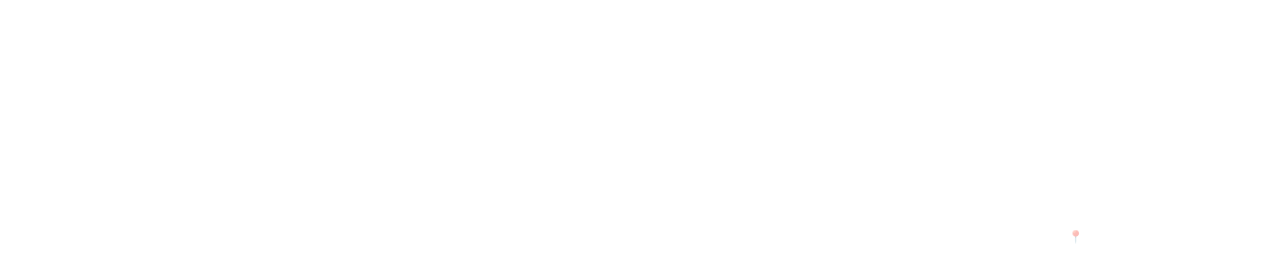
==== commit fae4dfd0: "Update index.html" ====
--- a/index.html
+++ b/index.html
@@ -11,9 +11,9 @@
 <style>
 :root {
   --white: #ffffff;
-  --off-white: #1a1a2e;
+  --off-white: #f8f9fc;
   --mid: #6b7280;
-  --black: #111827;
+  --black: #000000;
   --bg: #ffffff;
   --bg-alt: #f8f9fc;
   --bg-alt2: #f1f3f9;
@@ -962,7 +962,7 @@
         <div style="background:#f1f3f9;border-radius:10px;padding:.7rem 1rem;color:#374151">💬 "What's the most common question you get from customers?"</div>
         <div style="background:#f1f3f9;border-radius:10px;padding:.7rem 1rem;color:#374151">💬 "What tasks eat up most of your week?"</div>
         <div style="background:#f1f3f9;border-radius:10px;padding:.7rem 1rem;color:#374151">💬 "What happens to enquiries that come in at 9pm?"</div>
-        <div style="background:rgba(48,217,196,.06);border:1px solid rgba(48,217,196,.15);border-radius:10px;padding:.7rem 1rem;color:var(--teal)">→ We map the perfect agent setup in 30 minutes</div>
+        <div style="background:rgba(14,165,160,.07);border:1px solid rgba(14,165,160,.2);border-radius:10px;padding:.7rem 1rem;color:var(--teal)">→ We map the perfect agent setup in 30 minutes</div>
       </div>
     </div>
     <div class="how-demo" data-index="1">
@@ -997,7 +997,7 @@
           <div style="color:var(--mid);margin-top:.2rem">Admin saved weekly</div>
         </div>
         <div style="background:#f1f3f9;border-radius:12px;padding:1rem">
-          <div style="font-size:1.6rem;font-weight:700;color:#ffd60a">+31%</div>
+          <div style="font-size:1.6rem;font-weight:700;color:#d97706">+31%</div>
           <div style="color:var(--mid);margin-top:.2rem">Lead conversion</div>
         </div>
       </div>
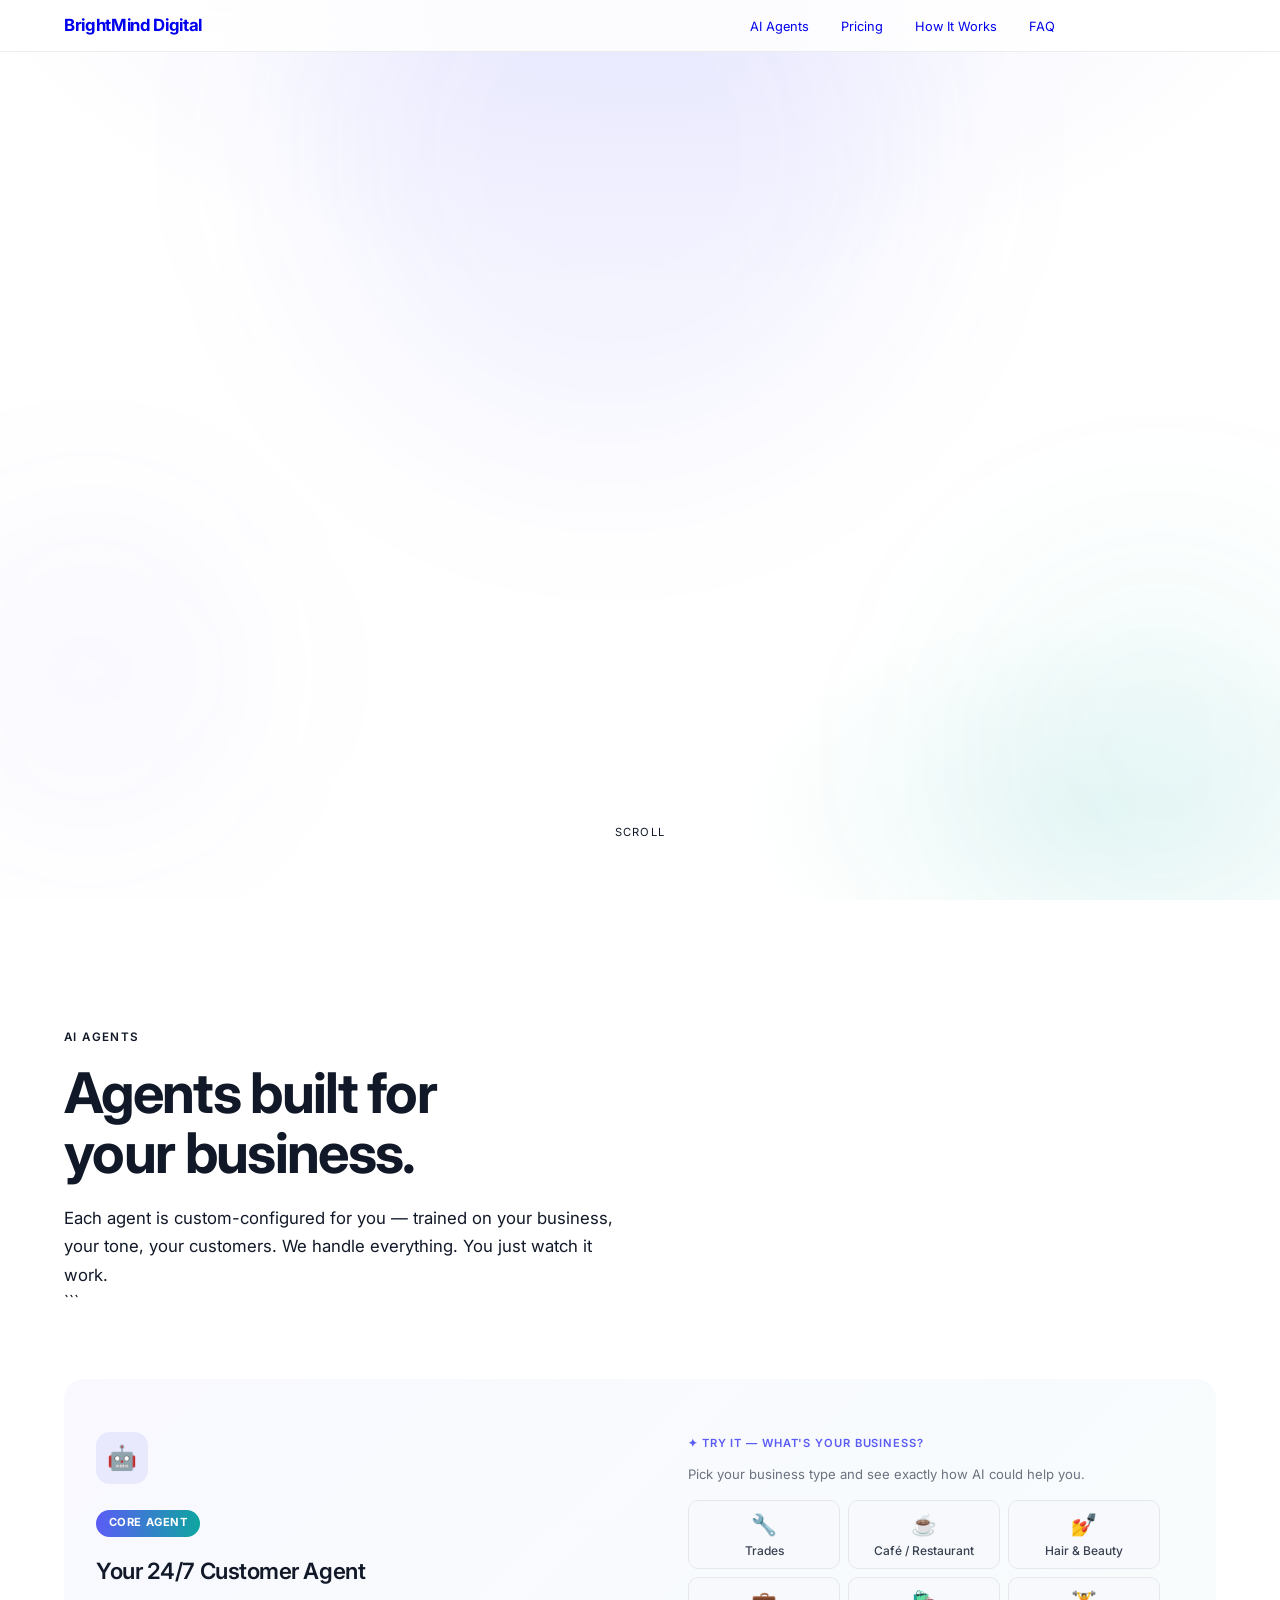
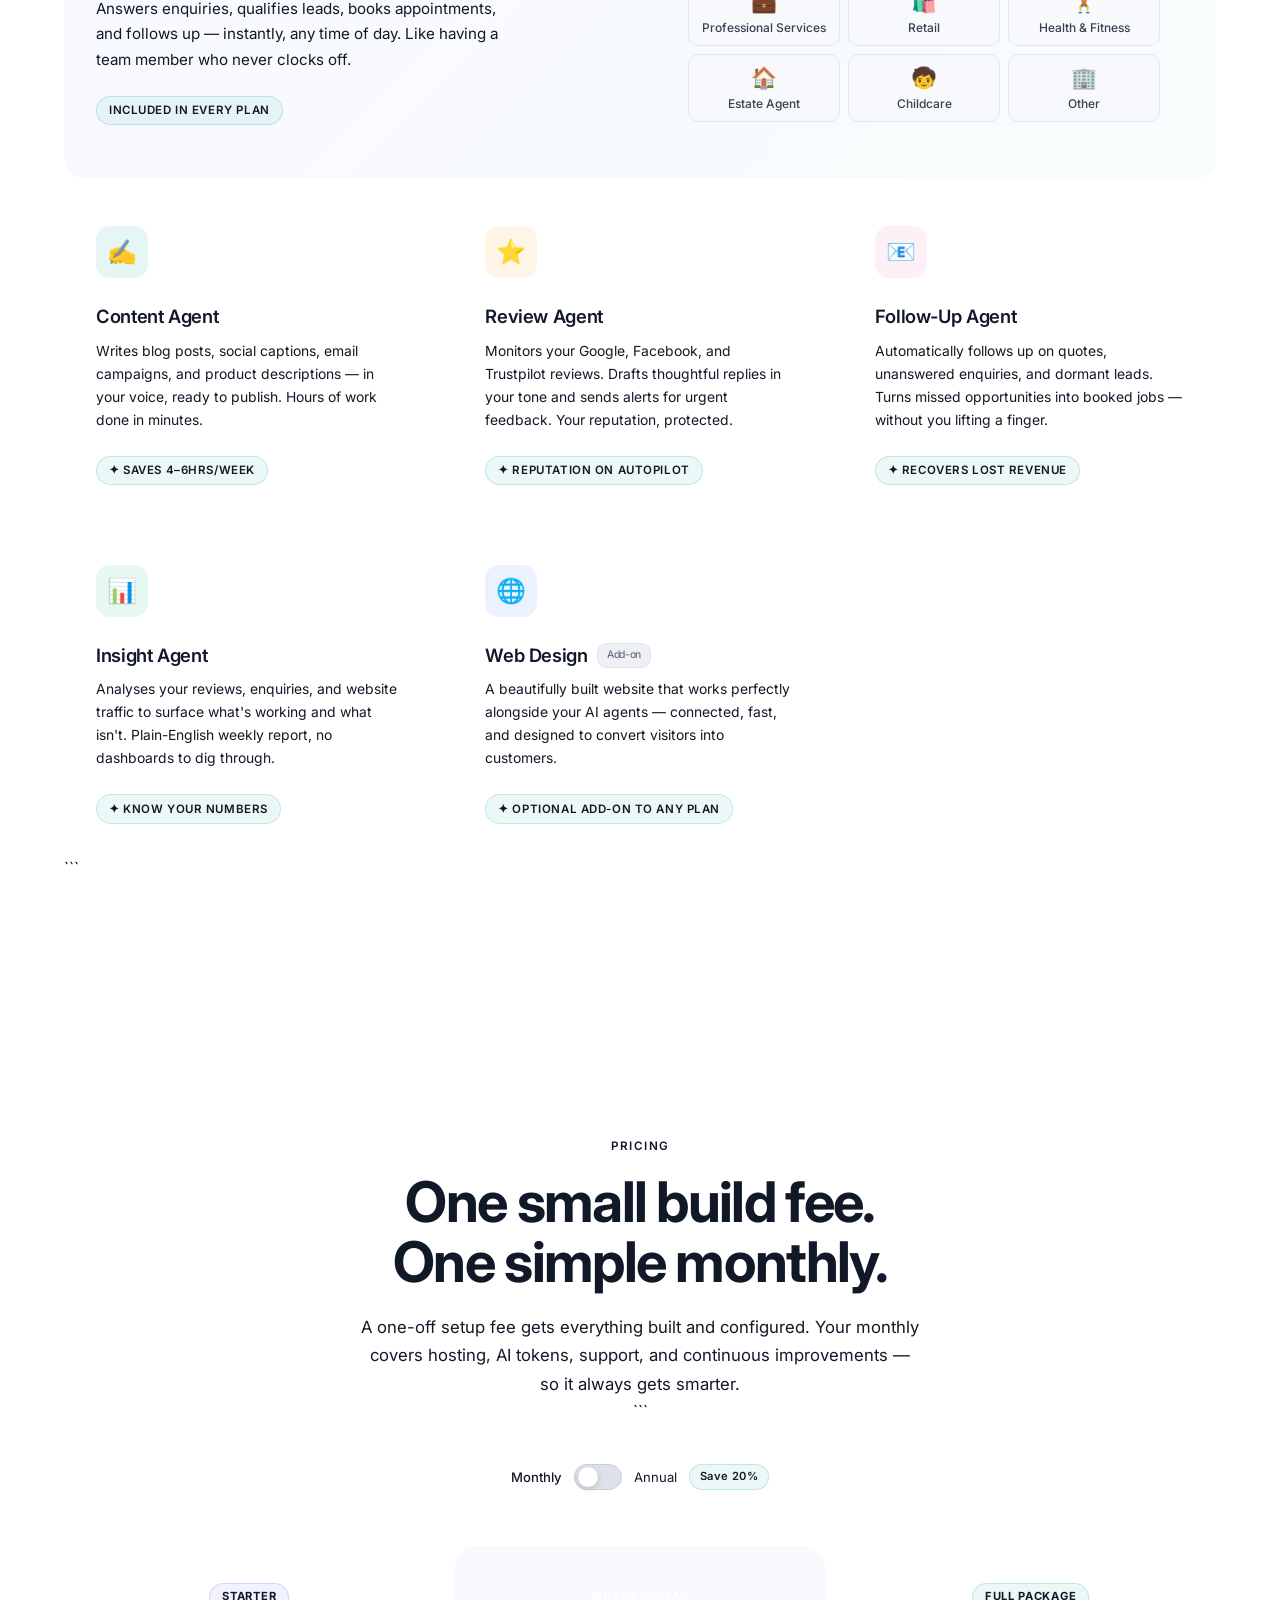
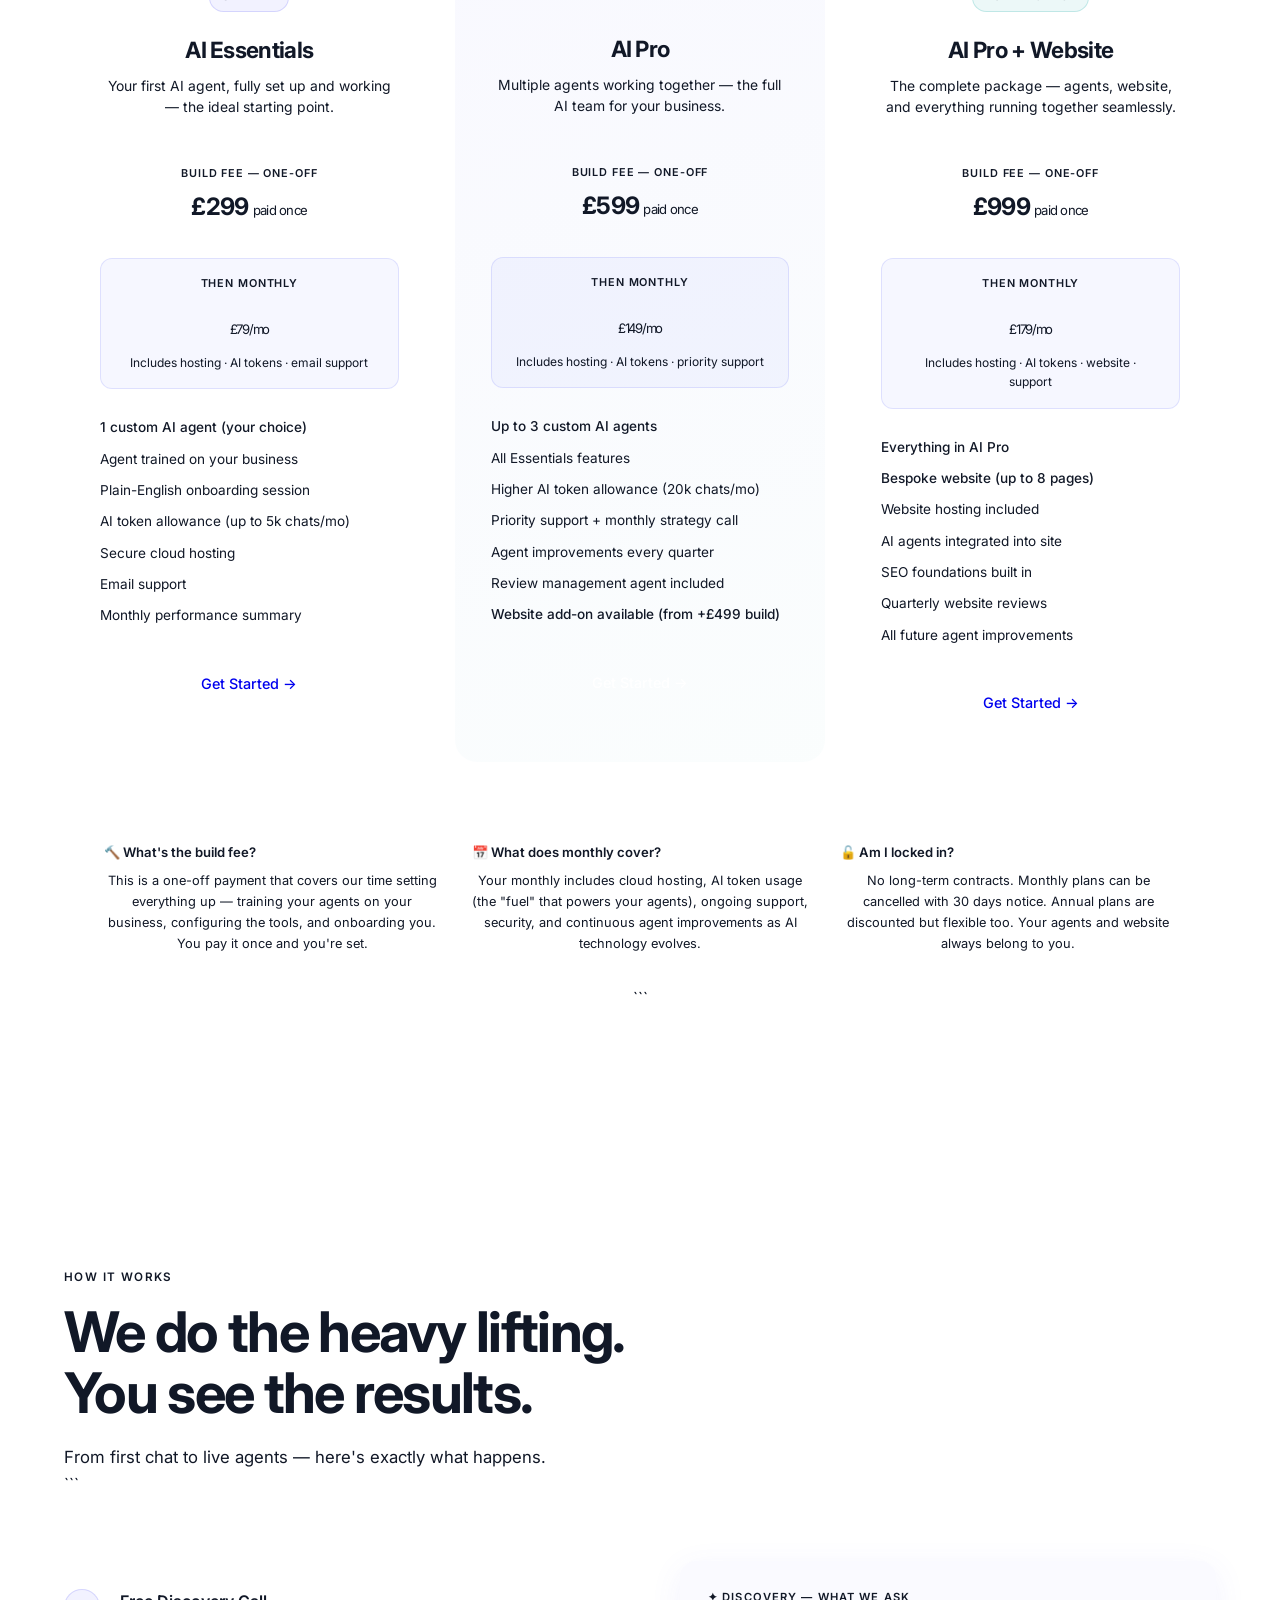
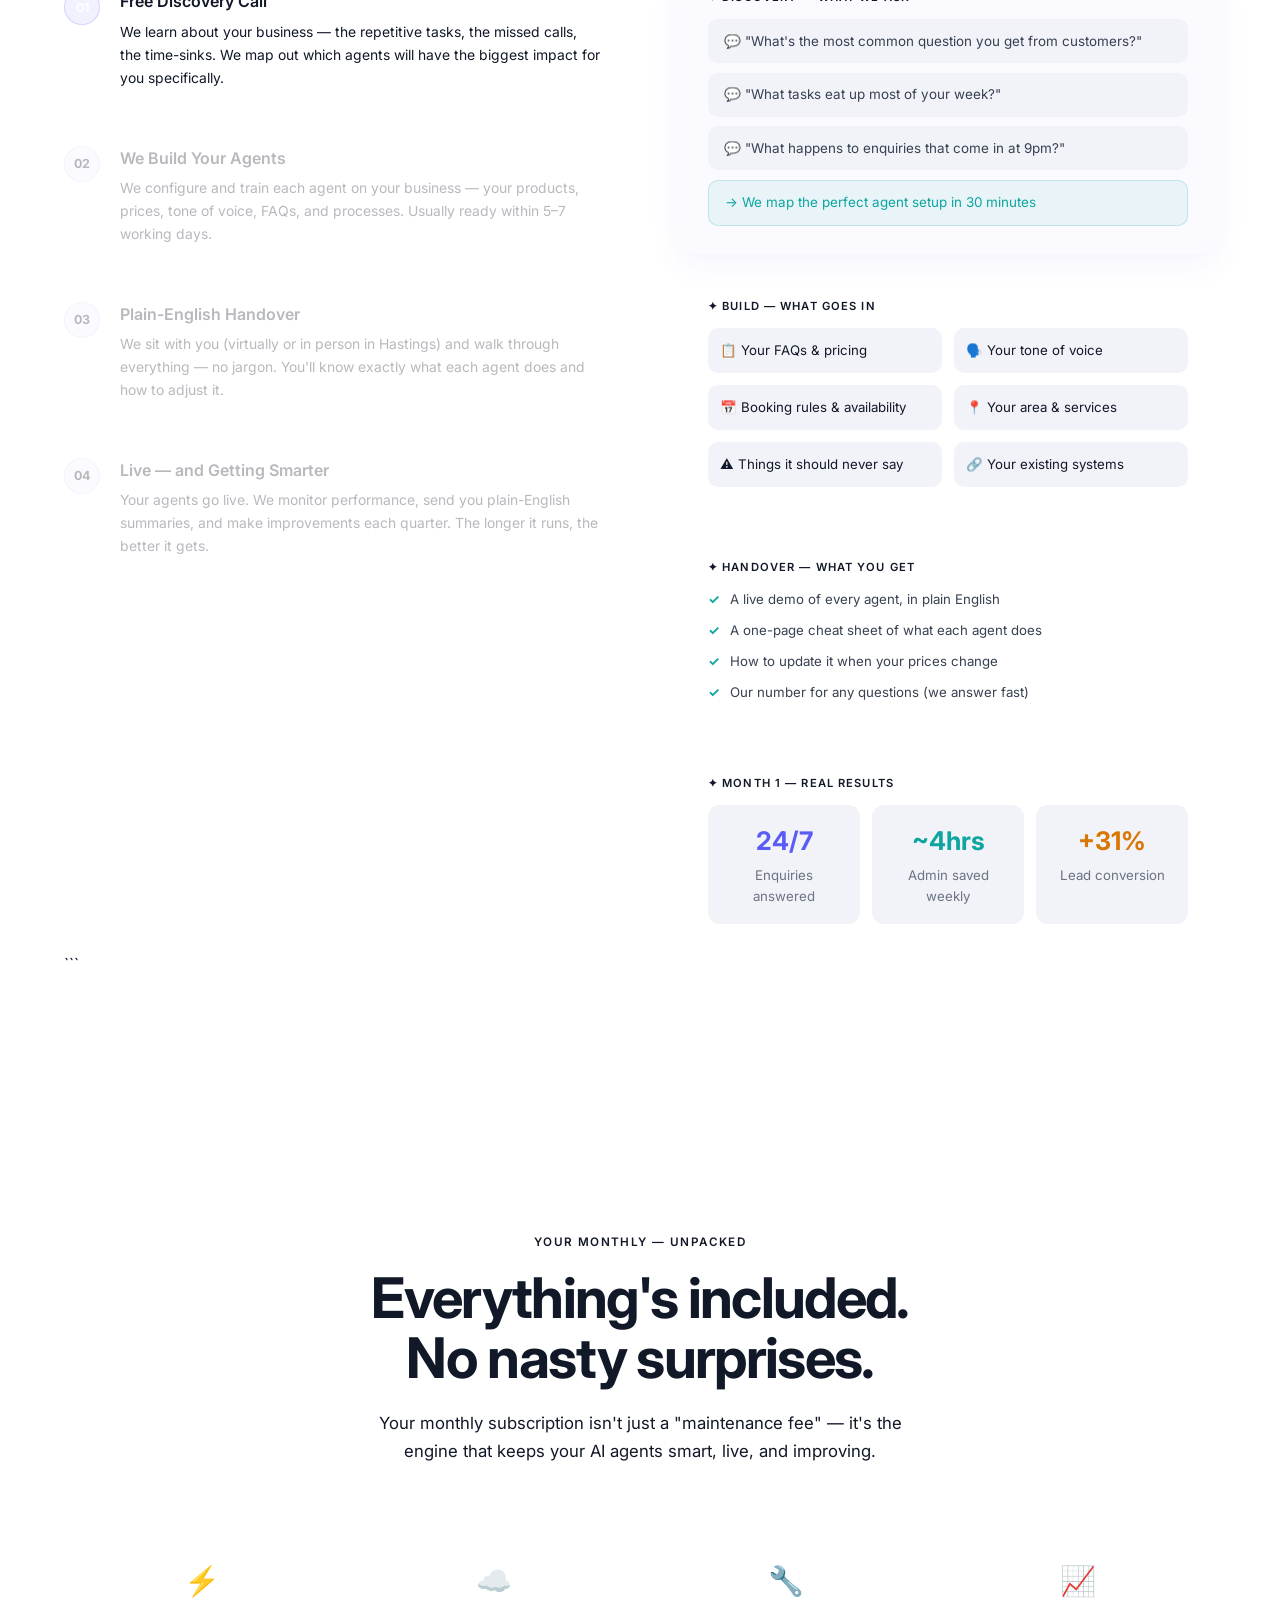
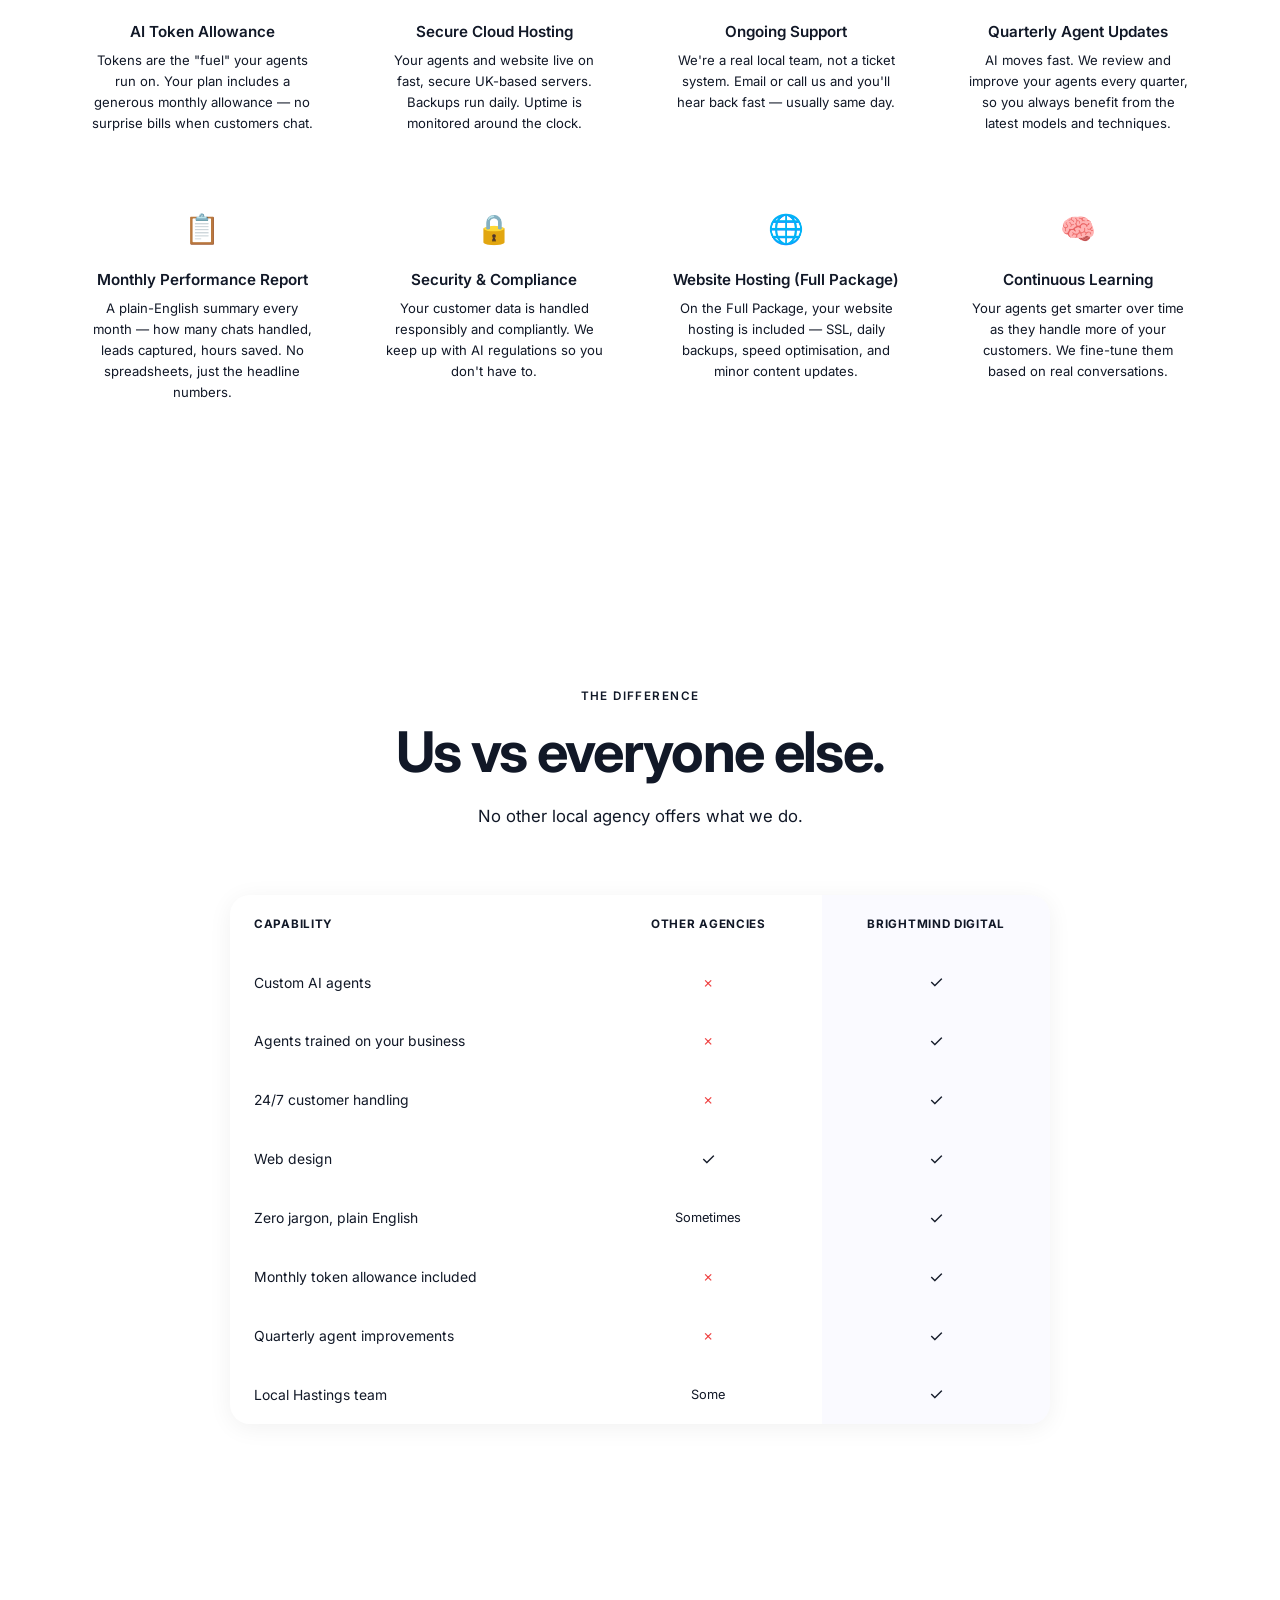
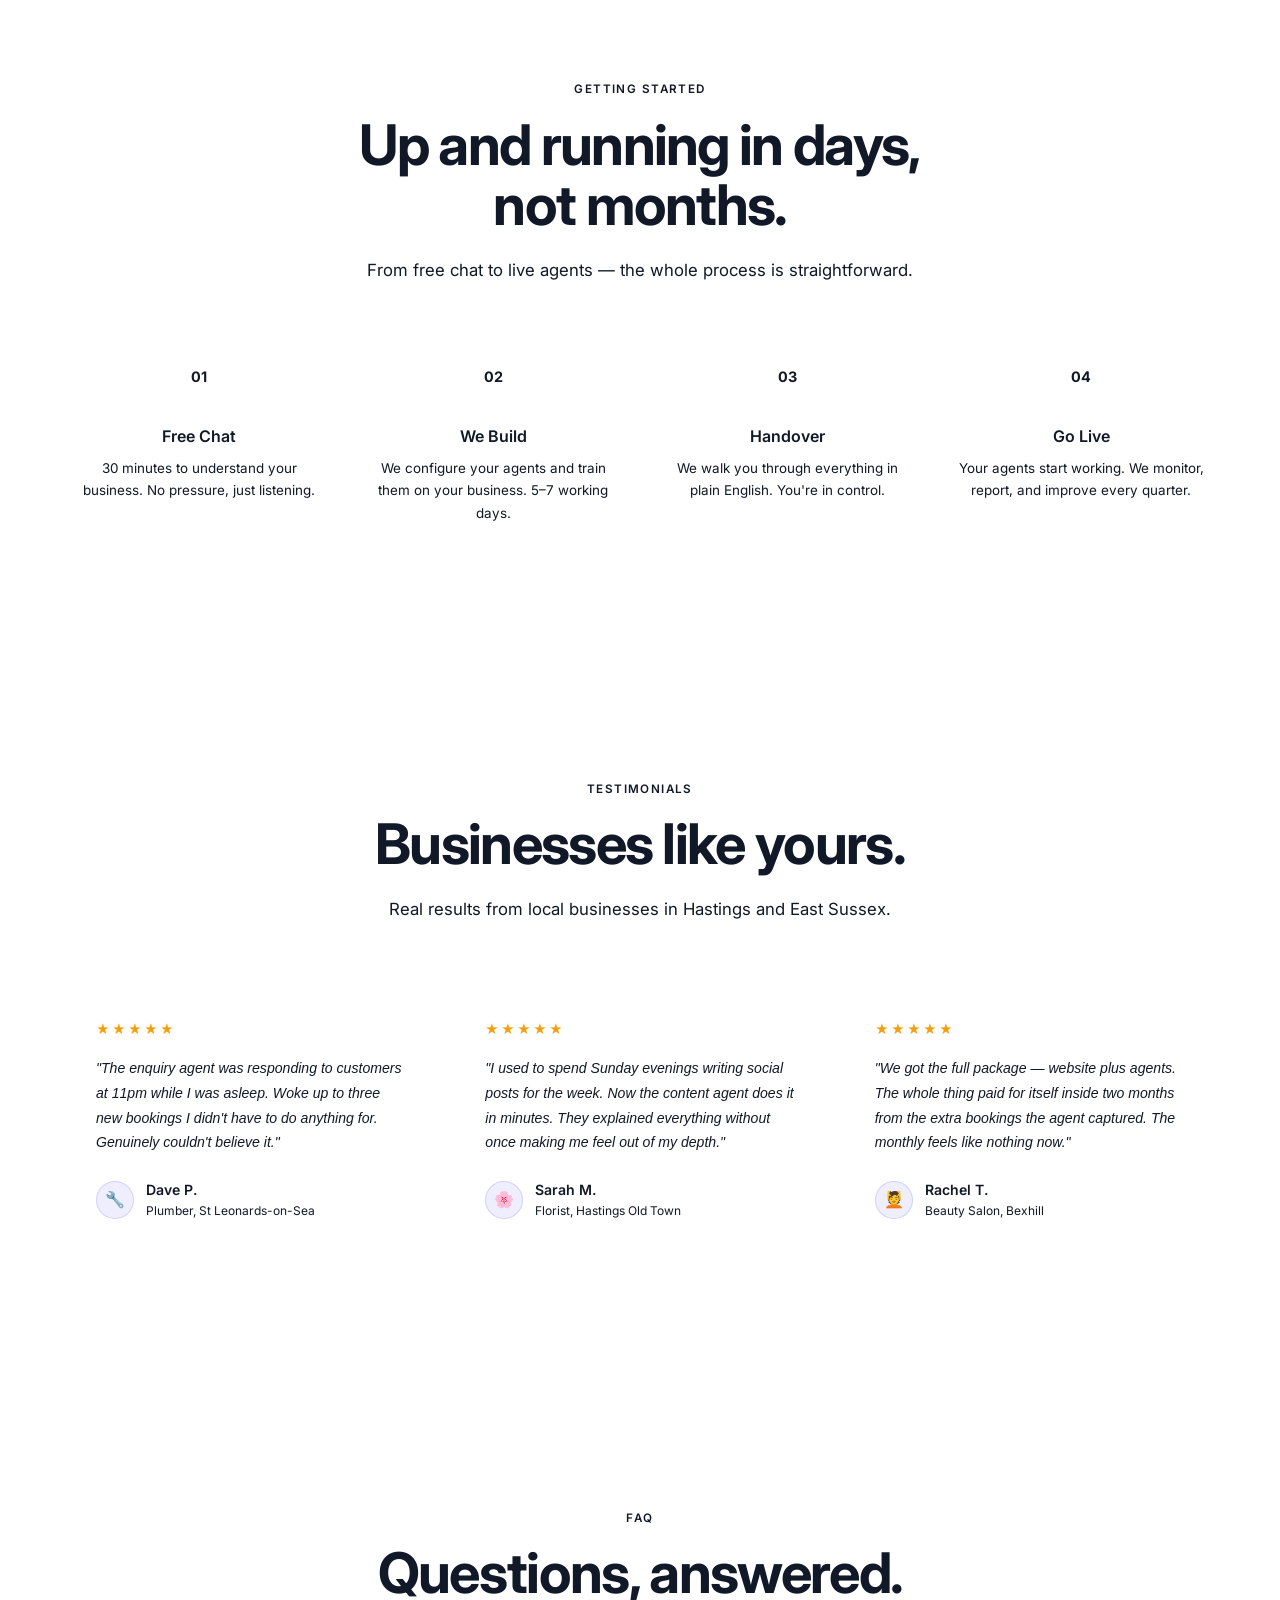
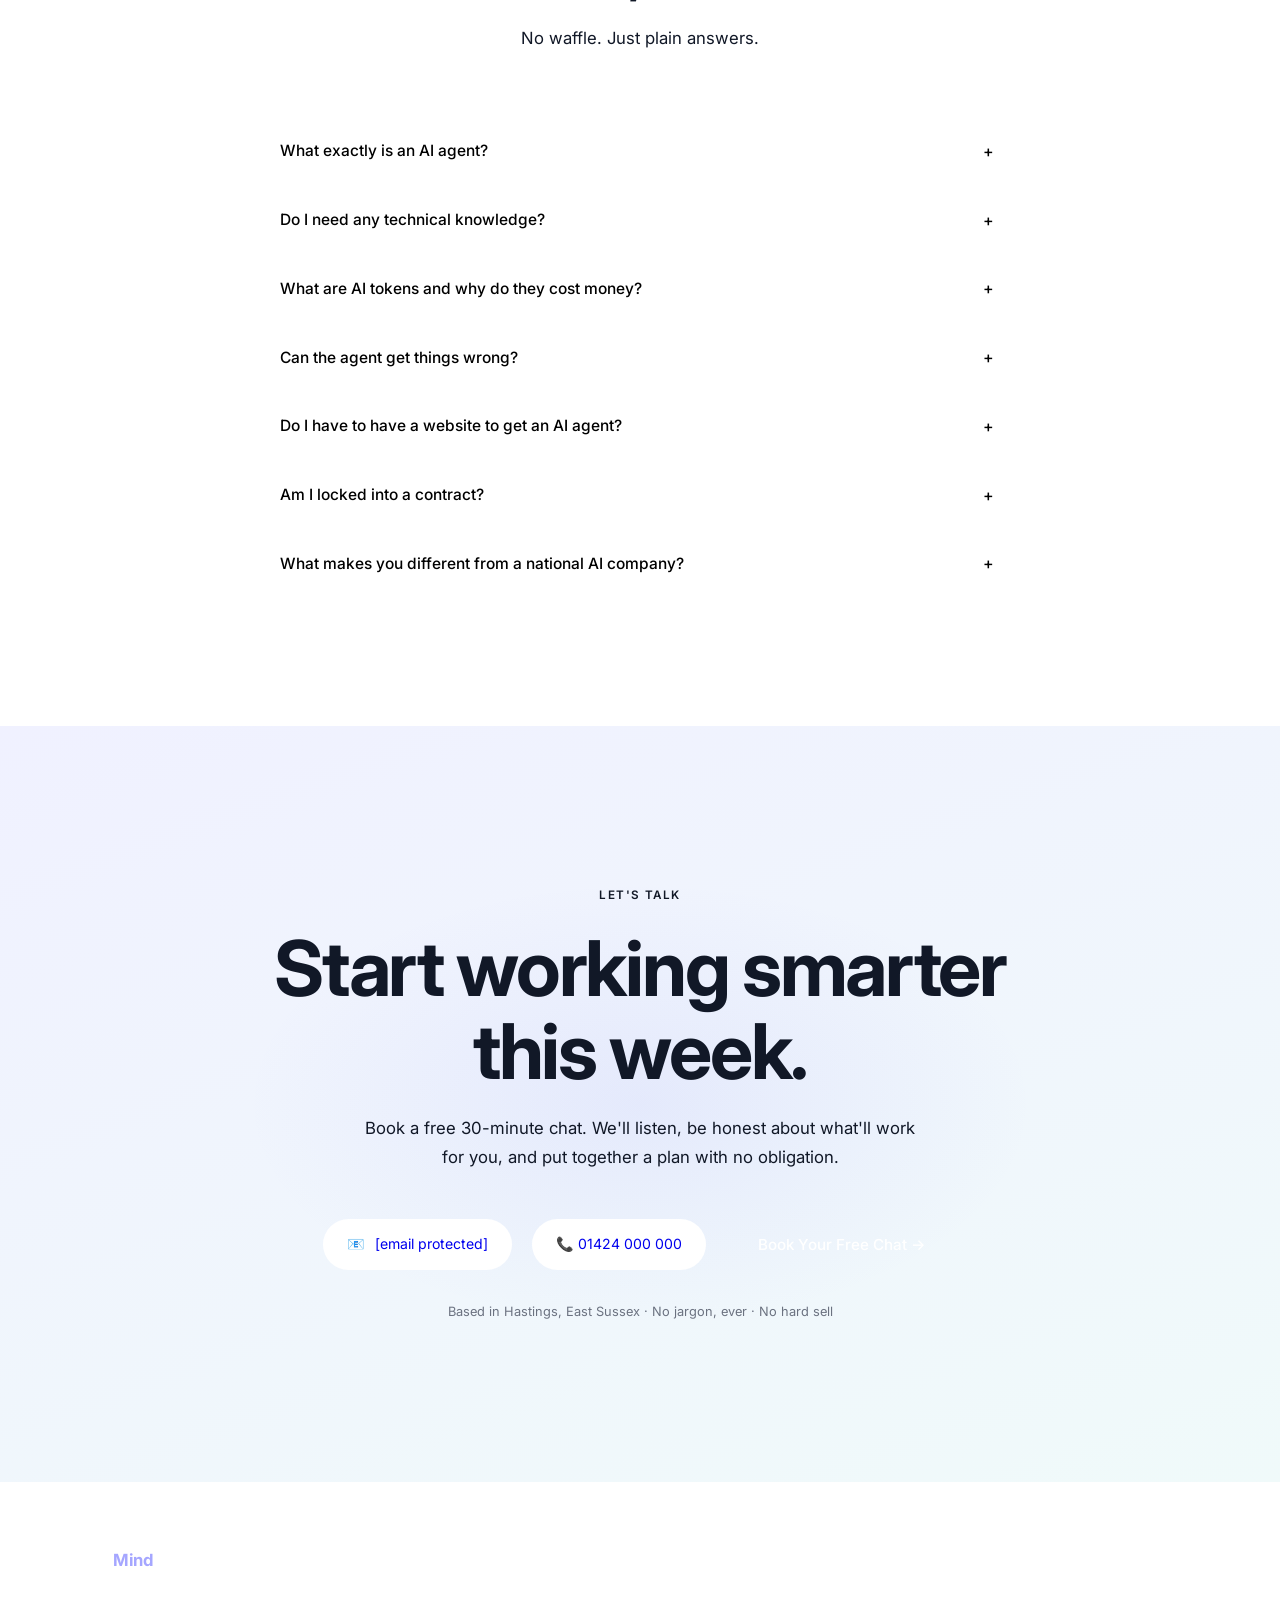
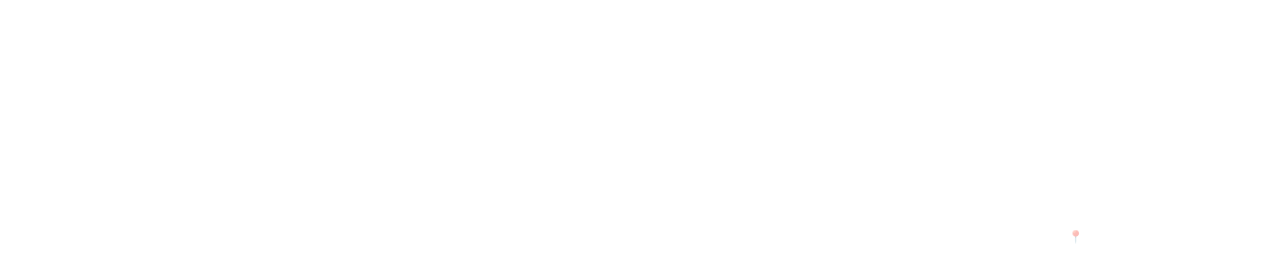
==== commit 1a6df564: "Update index.html" ====
--- a/index.html
+++ b/index.html
@@ -8,6 +8,8 @@
 <link rel="preconnect" href="https://fonts.googleapis.com">
 <link rel="preconnect" href="https://fonts.gstatic.com" crossorigin>
 <link href="https://fonts.googleapis.com/css2?family=Inter:wght@300;400;500;600;700&display=swap" rel="stylesheet">
+<!-- Sets class synchronously before first paint so hero animation is safe -->
+<script>document.documentElement.classList.add('hero-ready');</script>
 <style>
 :root {
   --white: #ffffff;
@@ -66,7 +68,6 @@
 background:rgba(91,92,246,.07);border:1px solid rgba(91,92,246,.2);
 padding:.4rem 1.1rem;border-radius:50px;margin-bottom:2rem;
 font-size:.78rem;font-weight:500;color:var(–accent);
-opacity:0;animation:fadeUp .7s .15s ease forwards;
 }
 .pill-dot{width:6px;height:6px;border-radius:50%;background:var(–teal);animation:pulse 2s infinite}
 @keyframes pulse{0%,100%{opacity:1;transform:scale(1)}50%{opacity:.3;transform:scale(.6)}}
@@ -74,7 +75,6 @@
 .hero-title{
 font-size:clamp(3.2rem,8.5vw,7rem);font-weight:700;letter-spacing:-.045em;line-height:1;
 margin-bottom:1.75rem;
-opacity:0;animation:fadeUp .9s .3s ease forwards;
 }
 .hero-title .line1{
 display:block;
@@ -84,15 +84,19 @@
 display:block;
 background:linear-gradient(135deg,var(–accent) 0%,var(–teal) 100%);
 -webkit-background-clip:text;-webkit-text-fill-color:transparent;background-clip:text;
+/* Fallback for browsers that don’t support background-clip:text */
+color:var(–accent);
+}
+@supports(-webkit-background-clip:text){
+.hero-title .line2{color:transparent}
 }
 .hero-sub{
 font-size:clamp(1.05rem,2vw,1.3rem);font-weight:300;color:var(–mid);
 max-width:640px;margin:0 auto 2.75rem;line-height:1.7;
-opacity:0;animation:fadeUp .9s .48s ease forwards;
 }
 .hero-sub strong{color:var(–text-soft);font-weight:600}
 
-.hero-actions{display:flex;gap:.9rem;justify-content:center;flex-wrap:wrap;opacity:0;animation:fadeUp .9s .62s ease forwards}
+.hero-actions{display:flex;gap:.9rem;justify-content:center;flex-wrap:wrap;}
 .btn{padding:.82rem 2rem;border-radius:50px;font-size:.95rem;font-weight:500;text-decoration:none;display:inline-flex;align-items:center;gap:.5rem;transition:all .25s;cursor:pointer;border:none;font-family:inherit}
 .btn-glow{background:var(–accent);color:#fff;box-shadow:0 4px 20px var(–accent-glow)}
 .btn-glow:hover{transform:scale(1.04);box-shadow:0 8px 32px var(–accent-glow)}
@@ -101,20 +105,35 @@
 
 /* agent ticker */
 .hero-agents{
-margin-top:3.5rem;display:flex;align-items:center;gap:1.5rem;justify-content:center;
-opacity:0;animation:fadeUp .9s .78s ease forwards;flex-wrap:wrap;
+margin-top:3.5rem;display:flex;align-items:center;gap:.75rem;justify-content:center;flex-wrap:wrap;
 }
 .agent-chip{
 display:flex;align-items:center;gap:.5rem;
 background:var(–bg-alt);border:1px solid var(–card-border);
 padding:.45rem .9rem;border-radius:50px;font-size:.78rem;color:var(–mid);
 }
-.agent-chip .chip-dot{width:7px;height:7px;border-radius:50%;background:var(–teal);animation:pulse 2s infinite}
+.agent-chip .chip-dot{width:7px;height:7px;border-radius:50%;background:var(–teal);animation:pulse 2s infinite;flex-shrink:0}
 .agent-chip:nth-child(2) .chip-dot{animation-delay:-.5s}
 .agent-chip:nth-child(3) .chip-dot{animation-delay:-1s}
 .agent-chip:nth-child(4) .chip-dot{animation-delay:-1.5s}
 
-.scroll-hint{position:absolute;bottom:.75rem;left:50%;transform:translateX(-50%);display:flex;flex-direction:column;align-items:center;gap:.5rem;font-size:.7rem;color:var(–mid);letter-spacing:.1em;text-transform:uppercase;opacity:0;animation:fadeIn 1s 1.8s ease forwards;z-index:2}
+/* Hero animations — gated on html.hero-ready which is set synchronously before paint */
+/* Default: always visible */
+.hero-animate { opacity: 1; transform: none; }
+
+/* When JS has confirmed it ran before paint, set initial hidden state */
+html.hero-ready .hero-animate {
+opacity: 0;
+transform: translateY(22px);
+transition: opacity 0.75s ease, transform 0.75s ease;
+}
+/* Revealed state */
+html.hero-ready .hero-animate.in {
+opacity: 1;
+transform: none;
+}
+
+.scroll-hint{position:absolute;bottom:.75rem;left:50%;transform:translateX(-50%);display:flex;flex-direction:column;align-items:center;gap:.5rem;font-size:.7rem;color:var(–mid);letter-spacing:.1em;text-transform:uppercase;z-index:2}
 .scroll-line{width:1px;height:38px;background:linear-gradient(to bottom,var(–mid),transparent);animation:scrollAnim 2s ease-in-out infinite}
 @keyframes scrollAnim{0%,100%{opacity:1;transform:scaleY(1)}50%{opacity:.3;transform:scaleY(.4)}}
 
@@ -489,22 +508,22 @@
     <div class="orb orb-3"></div>
   </div>
   <div class="hero-inner">
-    <div class="hero-pill">
+    <div class="hero-pill hero-animate">
       <span class="pill-dot"></span>
       AI Agents for Small &amp; Medium Businesses · Hastings, East Sussex
     </div>
-    <h1 class="hero-title">
+    <h1 class="hero-title hero-animate">
       <span class="line1">Your business,</span>
       <span class="line2">powered by AI.</span>
     </h1>
-    <p class="hero-sub">
+    <p class="hero-sub hero-animate">
       We build <strong>custom AI agents</strong> that work for your business around the clock — handling enquiries, automating admin, writing content, and more. <strong>No tech knowledge needed. Ever.</strong>
     </p>
-    <div class="hero-actions">
-      <a href="#pricing" class="btn btn-glow">See Plans & Pricing →</a>
+    <div class="hero-actions hero-animate">
+      <a href="#pricing" class="btn btn-glow">See Plans &amp; Pricing →</a>
       <a href="#agents" class="btn btn-ghost">Meet the Agents</a>
     </div>
-    <div class="hero-agents">
+    <div class="hero-agents hero-animate">
       <div class="agent-chip"><span class="chip-dot"></span> Enquiry Agent</div>
       <div class="agent-chip"><span class="chip-dot"></span> Content Agent</div>
       <div class="agent-chip"><span class="chip-dot"></span> Booking Agent</div>
@@ -1209,6 +1228,16 @@
 if (!open) item.classList.add(‘open’);
 }
 
+/* Hero reveal — fires after first paint via double rAF */
+requestAnimationFrame(function() {
+requestAnimationFrame(function() {
+var heroEls = document.querySelectorAll(’.hero-animate’);
+heroEls.forEach(function(el, i) {
+setTimeout(function() { el.classList.add(‘in’); }, i * 160);
+});
+});
+});
+
 /* Scroll reveal — only hide elements once we know JS is running */
 document.body.classList.add(‘js-ready’);
 const obs = new IntersectionObserver((entries) => {
@@ -1286,4 +1315,12 @@
 const ham = document.getElementById(‘hamburger’);
 const menu = document.getElementById(‘mobile-menu’);
 ham.classList.remove(‘open’);
-me+menu.classList.remove(‘open’);
+ham.setAttribute(‘aria-expanded’, ‘false’);
+document.body.classList.remove(‘menu-open’);
+}
+document.addEventListener(‘keydown’, e => { if (e.key === ‘Escape’) closeMenu(); });
+</script>
+
+</body>
+</html>
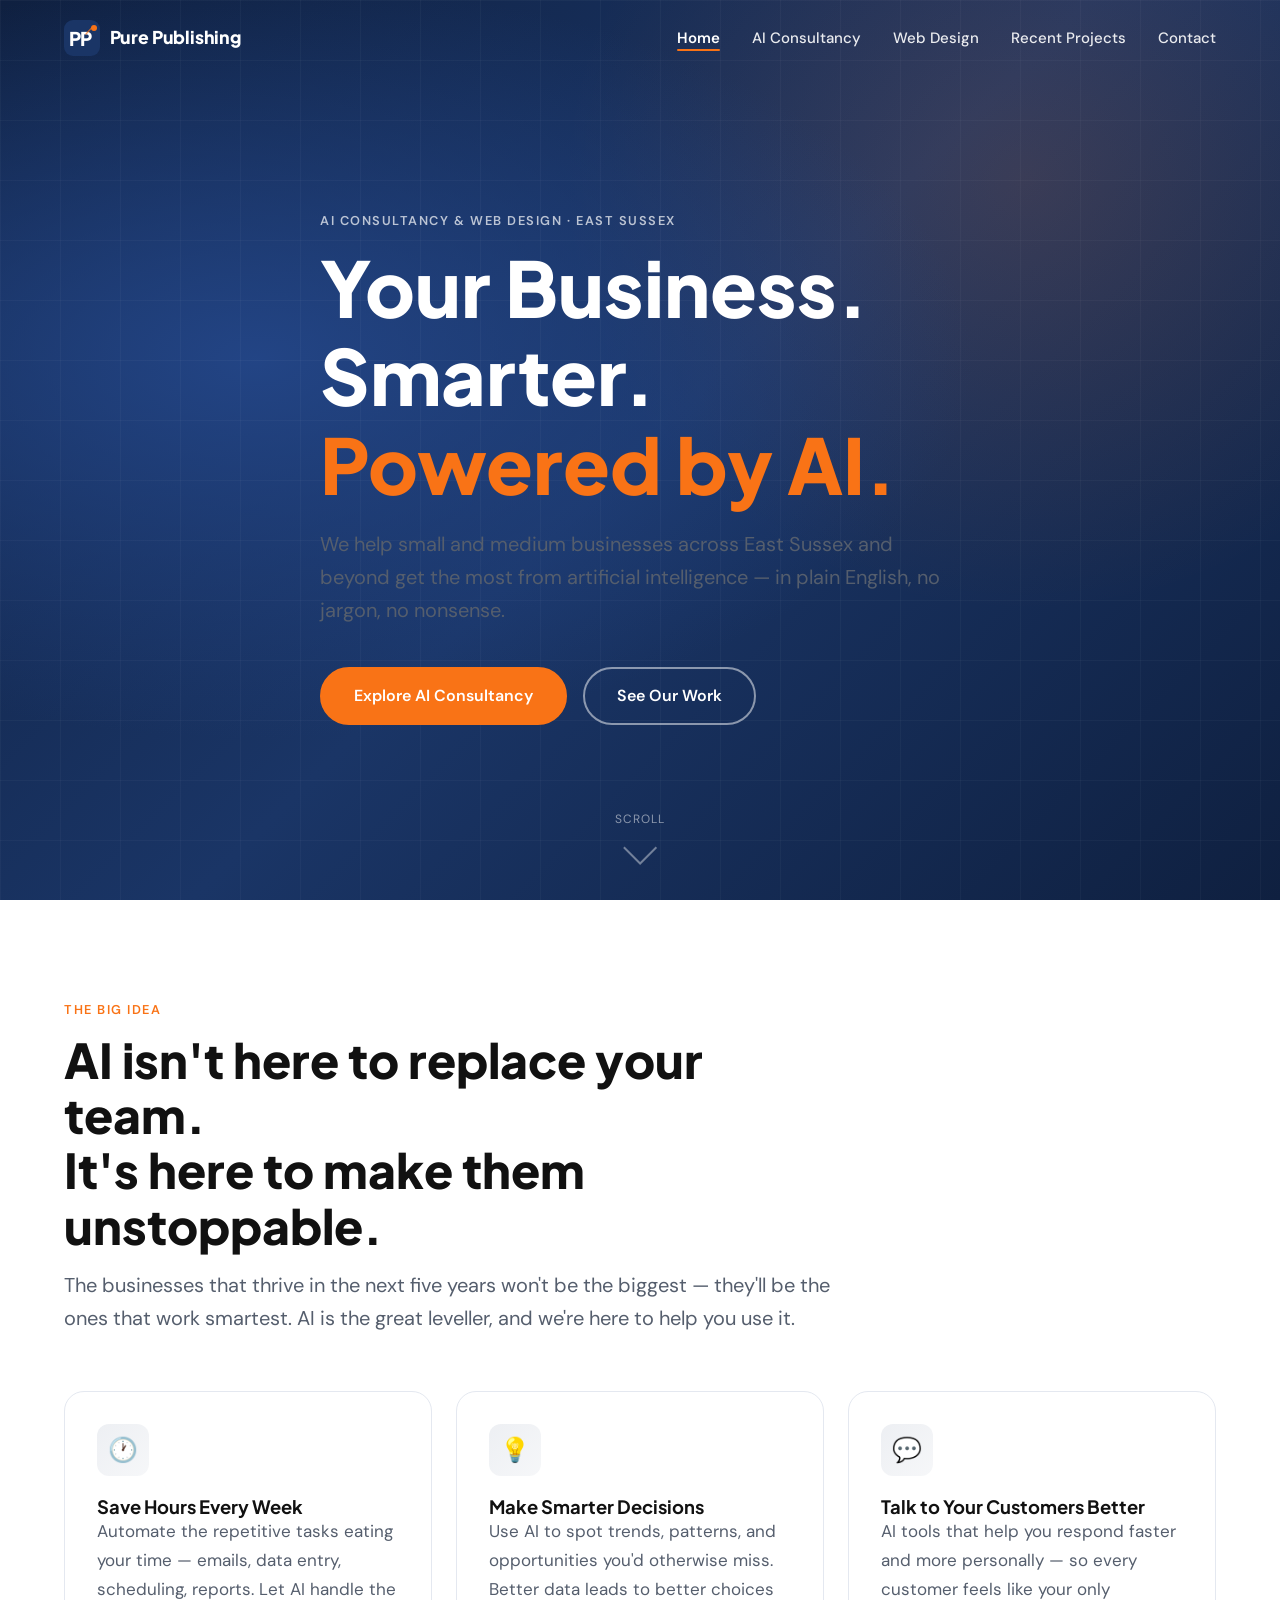
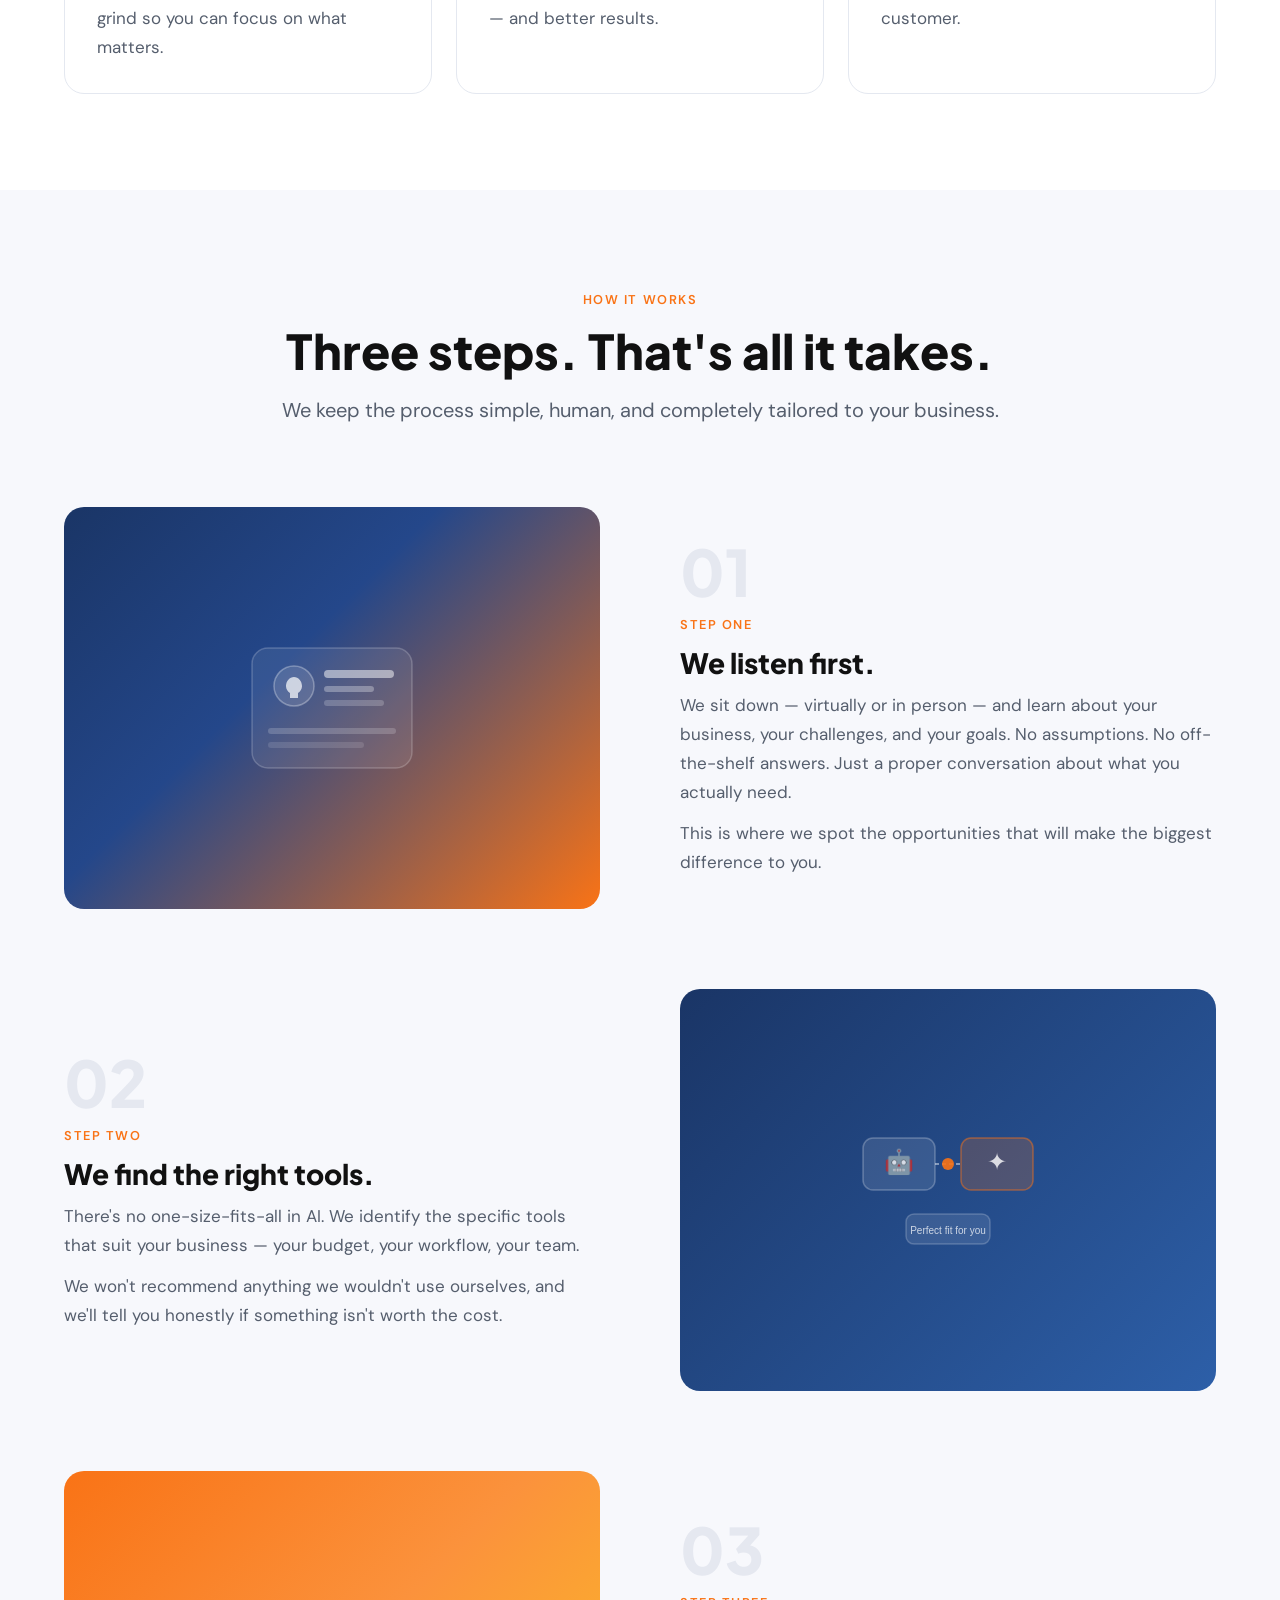
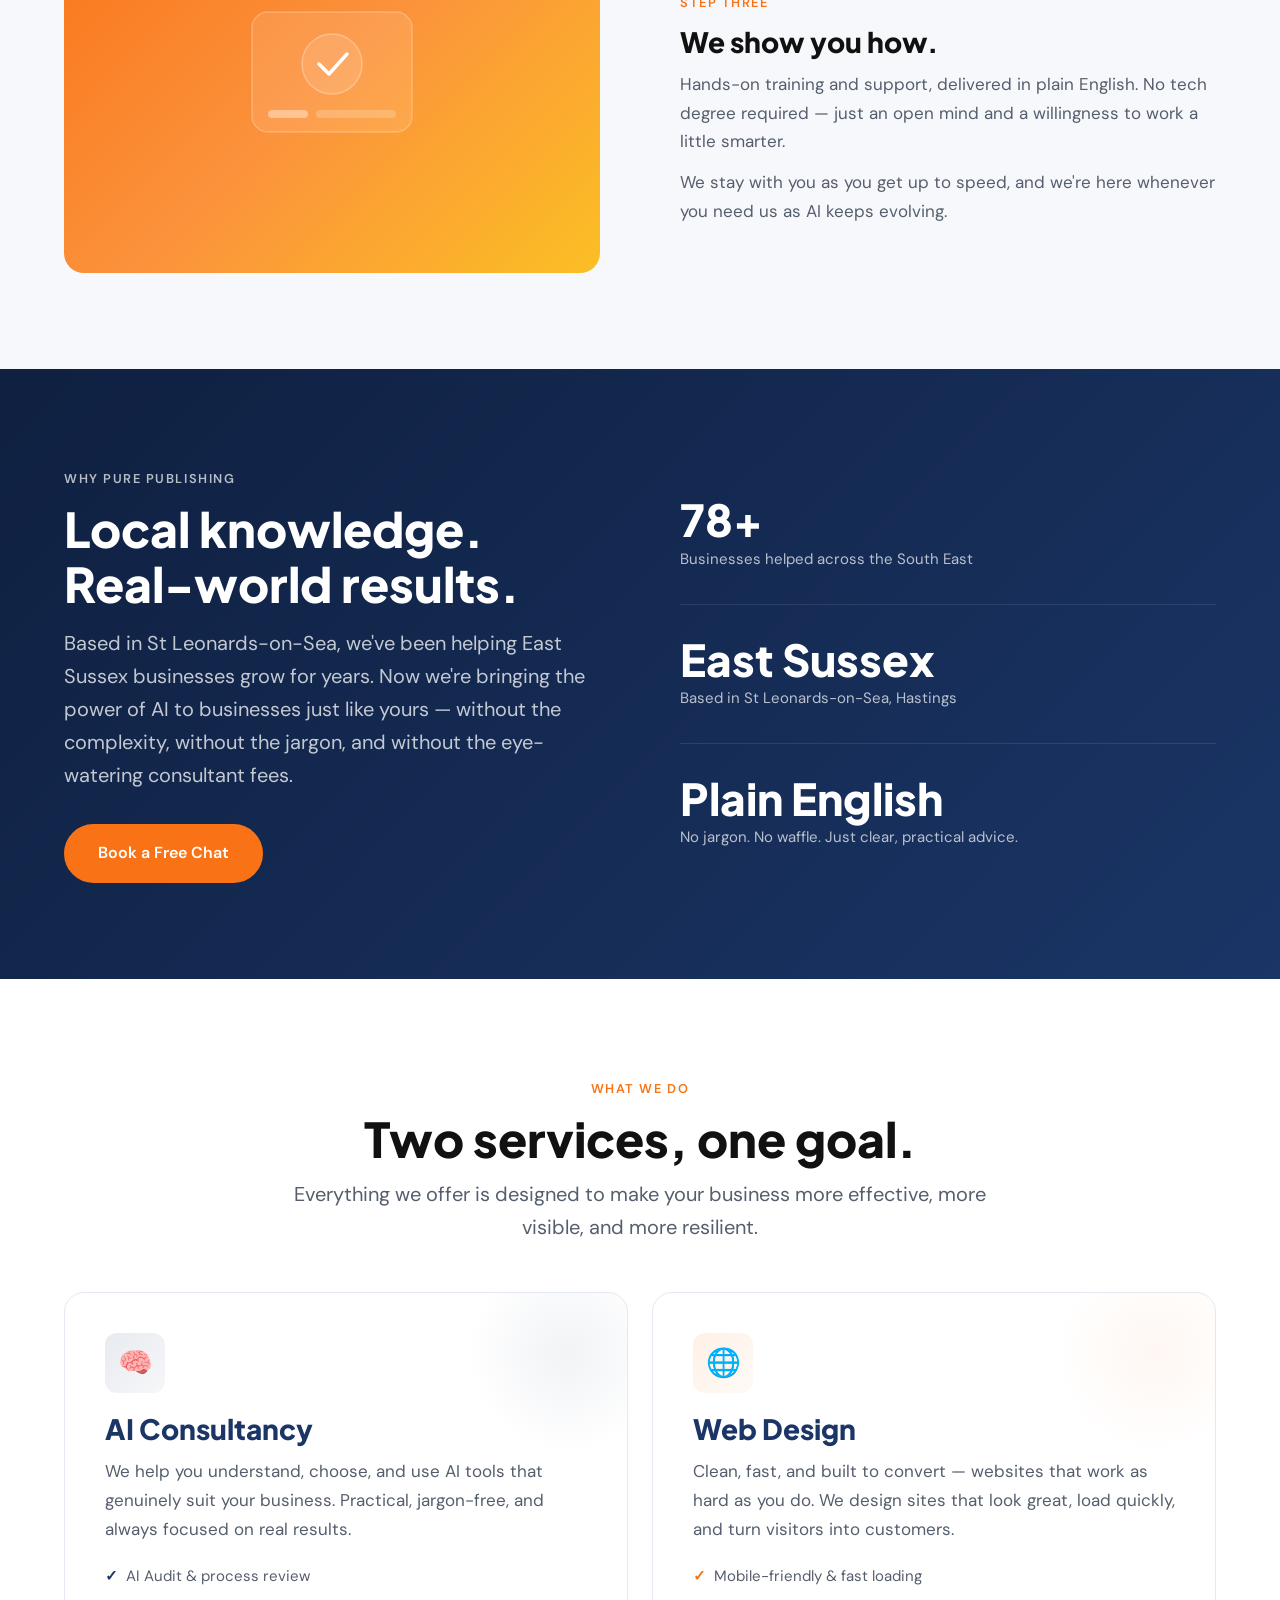
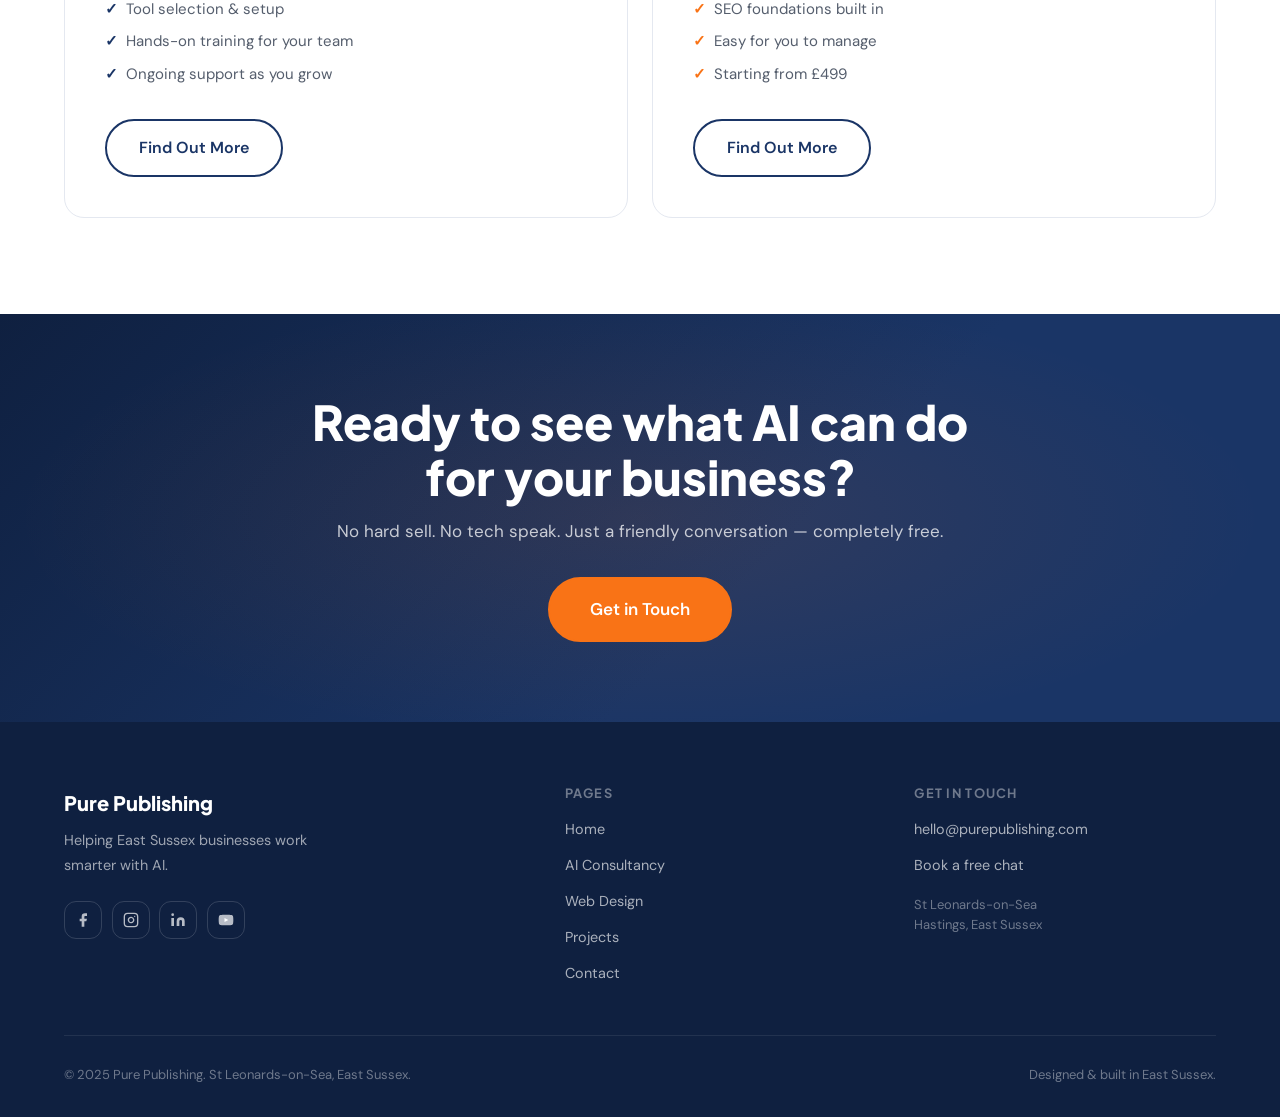
==== commit 2c3ff744: "Build complete Pure Publishing website — 5-page AI consultancy & web design site - styles.css: full " ====
--- a/index.html
+++ b/index.html
@@ -1,1326 +1,372 @@
 <!DOCTYPE html>
-
 <html lang="en">
 <head>
-<meta charset="UTF-8">
-<meta name="viewport" content="width=device-width, initial-scale=1.0">
-<title>BrightMind Digital | AI Agents & Web Design | Hastings, East Sussex</title>
-<link rel="preconnect" href="https://fonts.googleapis.com">
-<link rel="preconnect" href="https://fonts.gstatic.com" crossorigin>
-<link href="https://fonts.googleapis.com/css2?family=Inter:wght@300;400;500;600;700&display=swap" rel="stylesheet">
-<!-- Sets class synchronously before first paint so hero animation is safe -->
-<script>document.documentElement.classList.add('hero-ready');</script>
-<style>
-:root {
-  --white: #ffffff;
-  --off-white: #f8f9fc;
-  --mid: #6b7280;
-  --black: #000000;
-  --bg: #ffffff;
-  --bg-alt: #f8f9fc;
-  --bg-alt2: #f1f3f9;
-  --accent: #5b5cf6;
-  --accent-glow: rgba(91,92,246,0.25);
-  --teal: #0ea5a0;
-  --teal-glow: rgba(14,165,160,0.25);
-  --card-bg: #ffffff;
-  --card-border: #e5e7ef;
-  --text: #111827;
-  --text-soft: #374151;
-}
-*,*::before,*::after{box-sizing:border-box;margin:0;padding:0}
-html{scroll-behavior:smooth}
-body{font-family:'Inter',-apple-system,BlinkMacSystemFont,sans-serif;background:var(--bg);color:var(--text);overflow-x:hidden;line-height:1.6}
-
-/* ── NAV ── */
-nav{
-position:fixed;top:0;left:0;right:0;z-index:1000;
-height:52px;display:flex;align-items:center;justify-content:space-between;padding:0 5%;
-background:rgba(255,255,255,0.85);backdrop-filter:saturate(180%) blur(20px);
-border-bottom:1px solid rgba(0,0,0,0.07);transition:background .3s;
-}
-.nav-logo{font-size:1.05rem;font-weight:700;letter-spacing:-.02em;color:var(–text);text-decoration:none}
-.nav-logo span{color:var(–accent)}
-.nav-links{display:flex;gap:2rem;list-style:none}
-.nav-links a{font-size:.8rem;color:var(–mid);text-decoration:none;transition:color .2s}
-.nav-links a:hover{color:var(–text)}
-.nav-cta{background:var(–accent);color:#fff!important;padding:.4rem 1.1rem;border-radius:20px;font-size:.78rem;font-weight:500;transition:opacity .2s!important}
-.nav-cta:hover{opacity:.8}
-
-/* ── HERO ── */
-.hero{
-min-height:100vh;display:flex;flex-direction:column;align-items:center;justify-content:center;
-text-align:center;padding:7rem 5% 5rem;position:relative;overflow:hidden;
-}
-.hero-bg{position:absolute;inset:0;z-index:0;
-background:
-radial-gradient(ellipse 90% 70% at 50% -10%,rgba(91,92,246,.09) 0%,transparent 60%),
-radial-gradient(ellipse 50% 40% at 85% 90%,rgba(14,165,160,.07) 0%,transparent 55%),#fff}
-.orb{position:absolute;border-radius:50%;pointer-events:none;z-index:1;filter:blur(90px);animation:orbFloat 9s ease-in-out infinite}
-.orb-1{width:600px;height:600px;background:rgba(91,92,246,.07);top:-150px;left:50%;transform:translateX(-55%)}
-.orb-2{width:400px;height:400px;background:rgba(14,165,160,.05);bottom:-50px;right:-80px;animation-delay:-4s}
-.orb-3{width:300px;height:300px;background:rgba(91,92,246,.04);bottom:80px;left:-60px;animation-delay:-7s}
-@keyframes orbFloat{0%,100%{transform:translateY(0) scale(1)}50%{transform:translateY(-25px) scale(1.04)}}
-
-.hero-inner{position:relative;z-index:2;max-width:960px}
-.hero-pill{
-display:inline-flex;align-items:center;gap:.5rem;
-background:rgba(91,92,246,.07);border:1px solid rgba(91,92,246,.2);
-padding:.4rem 1.1rem;border-radius:50px;margin-bottom:2rem;
-font-size:.78rem;font-weight:500;color:var(–accent);
-}
-.pill-dot{width:6px;height:6px;border-radius:50%;background:var(–teal);animation:pulse 2s infinite}
-@keyframes pulse{0%,100%{opacity:1;transform:scale(1)}50%{opacity:.3;transform:scale(.6)}}
-
-.hero-title{
-font-size:clamp(3.2rem,8.5vw,7rem);font-weight:700;letter-spacing:-.045em;line-height:1;
-margin-bottom:1.75rem;
-}
-.hero-title .line1{
-display:block;
-color:var(–text);
-}
-.hero-title .line2{
-display:block;
-background:linear-gradient(135deg,var(–accent) 0%,var(–teal) 100%);
--webkit-background-clip:text;-webkit-text-fill-color:transparent;background-clip:text;
-/* Fallback for browsers that don’t support background-clip:text */
-color:var(–accent);
-}
-@supports(-webkit-background-clip:text){
-.hero-title .line2{color:transparent}
-}
-.hero-sub{
-font-size:clamp(1.05rem,2vw,1.3rem);font-weight:300;color:var(–mid);
-max-width:640px;margin:0 auto 2.75rem;line-height:1.7;
-}
-.hero-sub strong{color:var(–text-soft);font-weight:600}
-
-.hero-actions{display:flex;gap:.9rem;justify-content:center;flex-wrap:wrap;}
-.btn{padding:.82rem 2rem;border-radius:50px;font-size:.95rem;font-weight:500;text-decoration:none;display:inline-flex;align-items:center;gap:.5rem;transition:all .25s;cursor:pointer;border:none;font-family:inherit}
-.btn-glow{background:var(–accent);color:#fff;box-shadow:0 4px 20px var(–accent-glow)}
-.btn-glow:hover{transform:scale(1.04);box-shadow:0 8px 32px var(–accent-glow)}
-.btn-ghost{background:transparent;color:var(–text);border:1.5px solid var(–card-border)}
-.btn-ghost:hover{background:var(–bg-alt);border-color:#c4c6d4}
-
-/* agent ticker */
-.hero-agents{
-margin-top:3.5rem;display:flex;align-items:center;gap:.75rem;justify-content:center;flex-wrap:wrap;
-}
-.agent-chip{
-display:flex;align-items:center;gap:.5rem;
-background:var(–bg-alt);border:1px solid var(–card-border);
-padding:.45rem .9rem;border-radius:50px;font-size:.78rem;color:var(–mid);
-}
-.agent-chip .chip-dot{width:7px;height:7px;border-radius:50%;background:var(–teal);animation:pulse 2s infinite;flex-shrink:0}
-.agent-chip:nth-child(2) .chip-dot{animation-delay:-.5s}
-.agent-chip:nth-child(3) .chip-dot{animation-delay:-1s}
-.agent-chip:nth-child(4) .chip-dot{animation-delay:-1.5s}
-
-/* Hero animations — gated on html.hero-ready which is set synchronously before paint */
-/* Default: always visible */
-.hero-animate { opacity: 1; transform: none; }
-
-/* When JS has confirmed it ran before paint, set initial hidden state */
-html.hero-ready .hero-animate {
-opacity: 0;
-transform: translateY(22px);
-transition: opacity 0.75s ease, transform 0.75s ease;
-}
-/* Revealed state */
-html.hero-ready .hero-animate.in {
-opacity: 1;
-transform: none;
-}
-
-.scroll-hint{position:absolute;bottom:.75rem;left:50%;transform:translateX(-50%);display:flex;flex-direction:column;align-items:center;gap:.5rem;font-size:.7rem;color:var(–mid);letter-spacing:.1em;text-transform:uppercase;z-index:2}
-.scroll-line{width:1px;height:38px;background:linear-gradient(to bottom,var(–mid),transparent);animation:scrollAnim 2s ease-in-out infinite}
-@keyframes scrollAnim{0%,100%{opacity:1;transform:scaleY(1)}50%{opacity:.3;transform:scaleY(.4)}}
-
-/* ── AGENT SHOWCASE ── */
-.agent-showcase{background:var(–bg-alt);padding:8rem 5%;position:relative;overflow:hidden}
-.agent-showcase::before{content:’’;position:absolute;top:0;left:0;right:0;height:1px;background:linear-gradient(90deg,transparent,rgba(91,92,246,.3),rgba(14,165,160,.3),transparent)}
-.inner{max-width:1200px;margin:0 auto}
-.eyebrow{font-size:.73rem;font-weight:600;letter-spacing:.12em;text-transform:uppercase;color:var(–accent);display:block;margin-bottom:1rem}
-.section-title{font-size:clamp(2rem,4.5vw,3.5rem);font-weight:700;letter-spacing:-.03em;line-height:1.08;margin-bottom:1.25rem;color:var(–text)}
-.section-sub{font-size:1.05rem;color:var(–mid);max-width:560px;line-height:1.7;margin:0 auto}
-
-/* agents grid */
-.agents-grid{display:grid;grid-template-columns:repeat(3,1fr);gap:1rem;margin-top:4rem}
-.agent-card{
-background:var(–card-bg);border:1.5px solid var(–card-border);border-radius:20px;padding:2rem;
-position:relative;overflow:hidden;
-transition:transform .35s cubic-bezier(.34,1.56,.64,1),border-color .3s,box-shadow .3s;
-}
-.agent-card::before{content:’’;position:absolute;inset:0;border-radius:20px;background:radial-gradient(circle at var(–mx,50%) var(–my,50%),rgba(91,92,246,.06) 0%,transparent 65%);opacity:0;transition:opacity .3s;pointer-events:none}
-.agent-card:hover::before{opacity:1}
-.agent-card:hover{transform:translateY(-5px);border-color:rgba(91,92,246,.25);box-shadow:0 12px 40px rgba(91,92,246,.1)}
-.agent-card.featured{border-color:rgba(91,92,246,.25);background:linear-gradient(135deg,rgba(91,92,246,.04),rgba(14,165,160,.03))}
-.agent-card.featured::after{content:‘Most Popular’;position:absolute;top:1.25rem;right:1.25rem;background:var(–accent);color:#fff;font-size:.68rem;font-weight:700;letter-spacing:.05em;text-transform:uppercase;padding:.28rem .75rem;border-radius:20px}
-
-.agent-icon{
-width:52px;height:52px;border-radius:14px;display:flex;align-items:center;justify-content:center;
-font-size:1.5rem;margin-bottom:1.5rem;
-}
-.ic-purple{background:rgba(91,92,246,.1)}
-.ic-teal{background:rgba(14,165,160,.1)}
-.ic-amber{background:rgba(245,158,11,.1)}
-.ic-pink{background:rgba(236,72,153,.08)}
-.ic-green{background:rgba(16,185,129,.1)}
-.ic-blue{background:rgba(59,130,246,.1)}
-
-.agent-name{font-size:1.15rem;font-weight:600;letter-spacing:-.02em;margin-bottom:.5rem;color:var(–text)}
-.agent-desc{font-size:.87rem;color:var(–mid);line-height:1.65;margin-bottom:1.5rem}
-.agent-tag{display:inline-flex;align-items:center;gap:.4rem;font-size:.72rem;font-weight:600;letter-spacing:.05em;text-transform:uppercase;color:var(–teal);background:rgba(14,165,160,.08);border:1px solid rgba(14,165,160,.2);padding:.28rem .75rem;border-radius:50px}
-
-/* wide feature agent */
-.agent-wide{grid-column:span 3;display:grid;grid-template-columns:1fr 1fr;gap:3rem;align-items:center}
-.agent-wide-text{}
-.agent-wide-demo{background:var(–bg-alt2);border:1.5px solid var(–card-border);border-radius:16px;padding:1.5rem;font-size:.84rem}
-.chat-row{display:flex;flex-direction:column;gap:.6rem}
-.chat-msg{padding:.6rem .9rem;border-radius:12px;max-width:85%;line-height:1.5;font-size:.83rem}
-.chat-user{background:#fff;border:1px solid var(–card-border);align-self:flex-start;color:var(–text-soft)}
-.chat-ai{background:var(–accent);align-self:flex-end;text-align:right;color:#fff}
-.chat-ai-label{font-size:.68rem;letter-spacing:.06em;text-transform:uppercase;color:var(–accent);margin-bottom:.4rem;text-align:right}
-.typing{display:flex;gap:4px;align-items:center;padding:.55rem .9rem;background:rgba(91,92,246,.08);border-radius:12px;width:fit-content;align-self:flex-end}
-.typing span{width:6px;height:6px;border-radius:50%;background:var(–accent);animation:typingDot 1.2s ease-in-out infinite}
-.typing span:nth-child(2){animation-delay:.2s}
-.typing span:nth-child(3){animation-delay:.4s}
-@keyframes typingDot{0%,100%{transform:translateY(0);opacity:.4}50%{transform:translateY(-5px);opacity:1}}
-
-/* ── PRICING ── */
-.pricing-section{background:var(–bg-alt);padding:8rem 5%}
-.pricing-section::before{content:’’;display:block;height:1px;background:linear-gradient(90deg,transparent,rgba(14,165,160,.25),transparent);position:relative;top:-8rem;margin:0}
-
-.pricing-toggle{display:flex;align-items:center;gap:.75rem;justify-content:center;margin:2.5rem 0 3.5rem;font-size:.88rem;color:var(–mid)}
-.toggle-track{width:48px;height:26px;background:#dde1ea;border:1px solid #c9cdd8;border-radius:13px;position:relative;cursor:pointer;transition:background .3s}
-.toggle-track.on{background:var(–accent)}
-.toggle-thumb{width:20px;height:20px;border-radius:50%;background:#fff;position:absolute;top:2px;left:3px;transition:left .3s;box-shadow:0 2px 6px rgba(0,0,0,.15)}
-.toggle-track.on .toggle-thumb{left:25px}
-.toggle-label{font-size:.82rem;color:var(–mid)}
-.toggle-label.active{color:var(–text);font-weight:500}
-.toggle-save{background:rgba(14,165,160,.08);border:1px solid rgba(14,165,160,.2);color:var(–teal);font-size:.7rem;font-weight:600;padding:.2rem .6rem;border-radius:20px;letter-spacing:.04em}
-
-.plans-grid{display:grid;grid-template-columns:repeat(3,1fr);gap:1.25rem}
-.plan-card{
-background:var(–card-bg);border:1.5px solid var(–card-border);border-radius:22px;
-padding:2.25rem;position:relative;overflow:hidden;
-transition:transform .3s,border-color .3s,box-shadow .3s;
-}
-.plan-card:hover{transform:translateY(-5px);border-color:rgba(91,92,246,.25);box-shadow:0 16px 48px rgba(91,92,246,.1)}
-.plan-card.plan-featured{border-color:rgba(91,92,246,.3);background:linear-gradient(160deg,rgba(91,92,246,.04),rgba(14,165,160,.02))}
-.plan-card.plan-featured::before{content:’’;position:absolute;top:0;left:0;right:0;height:3px;background:linear-gradient(90deg,var(–accent),var(–teal))}
-
-.plan-badge{display:inline-block;font-size:.7rem;font-weight:700;letter-spacing:.06em;text-transform:uppercase;padding:.28rem .75rem;border-radius:20px;margin-bottom:1.25rem}
-.badge-purple{background:rgba(91,92,246,.08);color:var(–accent);border:1px solid rgba(91,92,246,.2)}
-.badge-gradient{background:linear-gradient(90deg,var(–accent),var(–teal));color:#fff}
-.badge-teal{background:rgba(14,165,160,.08);color:var(–teal);border:1px solid rgba(14,165,160,.2)}
-
-.plan-name{font-size:1.4rem;font-weight:700;letter-spacing:-.03em;margin-bottom:.5rem;color:var(–text)}
-.plan-tagline{font-size:.87rem;color:var(–mid);margin-bottom:2rem;line-height:1.5}
-
-.plan-build{
-background:var(–bg-alt2);border:1.5px solid var(–card-border);
-border-radius:12px;padding:1rem 1.25rem;margin-bottom:1rem;
-}
-.plan-build-label{font-size:.68rem;font-weight:600;letter-spacing:.08em;text-transform:uppercase;color:var(–mid);margin-bottom:.3rem}
-.plan-build-price{font-size:1.5rem;font-weight:700;letter-spacing:-.03em;color:var(–text)}
-.plan-build-price span{font-size:.82rem;font-weight:400;color:var(–mid)}
-
-.plan-monthly{
-background:rgba(91,92,246,.05);border:1.5px solid rgba(91,92,246,.15);
-border-radius:12px;padding:1rem 1.25rem;margin-bottom:1.75rem;
-}
-.plan-monthly-label{font-size:.68rem;font-weight:600;letter-spacing:.08em;text-transform:uppercase;color:var(–accent);margin-bottom:.3rem}
-.plan-monthly-price{font-size:2rem;font-weight:700;letter-spacing:-.04em;color:var(–text)}
-.plan-monthly-price span{font-size:.82rem;font-weight:400;color:var(–mid)}
-.plan-monthly-breakdown{font-size:.75rem;color:var(–mid);margin-top:.3rem}
-
-.plan-includes{list-style:none;display:flex;flex-direction:column;gap:.6rem;margin-bottom:2rem}
-.plan-includes li{font-size:.85rem;color:var(–mid);display:flex;align-items:flex-start;gap:.6rem}
-.plan-includes li::before{content:‘✓’;color:var(–teal);font-weight:700;flex-shrink:0;font-size:.9rem}
-.plan-includes li.inc-bold{color:var(–text-soft);font-weight:500}
-
-.plan-cta{display:block;text-align:center;padding:.78rem;border-radius:50px;font-size:.9rem;font-weight:500;text-decoration:none;transition:all .25s}
-.cta-accent{background:var(–accent);color:#fff;box-shadow:0 4px 16px var(–accent-glow)}
-.cta-accent:hover{transform:scale(1.03);box-shadow:0 8px 28px var(–accent-glow)}
-.cta-outline{border:1.5px solid var(–card-border);color:var(–text)}
-.cta-outline:hover{background:var(–bg-alt);border-color:#b8bccb}
-
-/* pricing explainer */
-.pricing-explainer{
-margin-top:3rem;background:var(–bg);border:1.5px solid var(–card-border);
-border-radius:18px;padding:2rem 2.5rem;display:grid;grid-template-columns:repeat(3,1fr);gap:2rem;
-}
-.pe-item{}
-.pe-title{font-size:.82rem;font-weight:600;color:var(–text);margin-bottom:.4rem;display:flex;align-items:center;gap:.5rem}
-.pe-desc{font-size:.8rem;color:var(–mid);line-height:1.65}
-
-/* ── HOW AI WORKS ── */
-.how-section{background:var(–bg);padding:8rem 5%}
-.how-grid{display:grid;grid-template-columns:1fr 1fr;gap:5rem;align-items:start;margin-top:4rem}
-.how-sticky{position:sticky;top:90px}
-.how-steps{display:flex;flex-direction:column}
-.how-step{
-padding:1.75rem 0;border-bottom:1px solid var(–card-border);
-display:flex;gap:1.25rem;align-items:flex-start;
-opacity:.3;transition:opacity .4s;cursor:pointer;
-}
-.how-step:last-child{border-bottom:none}
-.how-step.active{opacity:1}
-.how-step-num{
-width:36px;height:36px;border-radius:50%;flex-shrink:0;
-background:rgba(91,92,246,.08);border:1px solid rgba(91,92,246,.2);
-display:flex;align-items:center;justify-content:center;
-font-size:.78rem;font-weight:700;color:var(–accent);
-transition:background .3s,border-color .3s;
-}
-.how-step.active .how-step-num{background:var(–accent);border-color:var(–accent);color:#fff}
-.how-step h3{font-size:1rem;font-weight:600;margin-bottom:.35rem;color:var(–text)}
-.how-step p{font-size:.87rem;color:var(–mid);line-height:1.65}
-
-.how-demo-panel{display:flex;flex-direction:column;gap:1rem}
-.how-demo{
-background:var(–card-bg);border:1.5px solid var(–card-border);
-border-radius:16px;padding:1.75rem;
-transition:border-color .4s,background .4s,box-shadow .4s;
-}
-.how-demo.active{border-color:rgba(91,92,246,.3);background:rgba(91,92,246,.03);box-shadow:0 8px 32px rgba(91,92,246,.08)}
-.demo-label{font-size:.7rem;font-weight:600;letter-spacing:.1em;text-transform:uppercase;color:var(–accent);margin-bottom:.75rem}
-
-/* ── WHAT’S INCLUDED ── */
-.included-section{background:var(–bg-alt);padding:8rem 5%;text-align:center}
-.included-grid{display:grid;grid-template-columns:repeat(4,1fr);gap:1rem;margin-top:4rem}
-.inc-card{background:var(–card-bg);border:1.5px solid var(–card-border);border-radius:16px;padding:1.75rem 1.5rem;transition:transform .3s,border-color .3s,box-shadow .3s}
-.inc-card:hover{transform:translateY(-4px);border-color:rgba(91,92,246,.22);box-shadow:0 10px 30px rgba(91,92,246,.08)}
-.inc-icon{font-size:1.8rem;margin-bottom:1rem}
-.inc-name{font-size:.95rem;font-weight:600;margin-bottom:.35rem;color:var(–text)}
-.inc-desc{font-size:.82rem;color:var(–mid);line-height:1.6}
-
-/* ── COMPARE ── */
-.compare-section{background:var(–bg);padding:8rem 5%;text-align:center}
-.compare-wrap{max-width:820px;margin:4rem auto 0;background:var(–card-bg);border:1.5px solid var(–card-border);border-radius:20px;overflow:hidden;box-shadow:0 4px 24px rgba(0,0,0,.06)}
-.cmp-row{display:grid;grid-template-columns:1.6fr 1fr 1fr;border-bottom:1px solid var(–card-border);transition:background .2s}
-.cmp-row:last-child{border-bottom:none}
-.cmp-row:not(.cmp-hdr):hover{background:var(–bg-alt)}
-.cmp-cell{padding:1rem 1.5rem;font-size:.87rem;display:flex;align-items:center;justify-content:center;text-align:center}
-.cmp-cell:first-child{justify-content:flex-start;color:var(–text-soft)}
-.cmp-hdr .cmp-cell{font-size:.73rem;font-weight:700;letter-spacing:.06em;text-transform:uppercase;color:var(–mid);padding:1.25rem 1.5rem;background:var(–bg-alt)}
-.cmp-hdr .us{color:var(–accent)}
-.us{background:rgba(91,92,246,.03)}
-.yes{color:var(–teal);font-size:1.05rem}
-.no{color:#ef4444}
-.maybe{color:var(–mid);font-size:.8rem}
-
-/* ── PROCESS ── */
-.process-section{background:var(–bg-alt);padding:8rem 5%;text-align:center}
-.process-steps{display:grid;grid-template-columns:repeat(4,1fr);gap:1.5rem;margin-top:4rem;position:relative}
-.process-steps::before{content:’’;position:absolute;top:28px;left:calc(12.5% + 28px);right:calc(12.5% + 28px);height:1px;background:linear-gradient(90deg,var(–accent),var(–teal));opacity:.2;pointer-events:none}
-.ps{text-align:center;padding:0 .5rem}
-.ps-num{width:56px;height:56px;border-radius:50%;margin:0 auto 1.25rem;background:var(–card-bg);border:1.5px solid var(–card-border);display:flex;align-items:center;justify-content:center;font-size:.9rem;font-weight:700;color:var(–accent);transition:background .3s,border-color .3s,transform .3s,box-shadow .3s;position:relative;z-index:1}
-.ps:hover .ps-num{background:var(–accent);color:#fff;border-color:var(–accent);transform:scale(1.15);box-shadow:0 8px 24px var(–accent-glow)}
-.ps h3{font-size:1rem;font-weight:600;margin-bottom:.45rem;color:var(–text)}
-.ps p{font-size:.84rem;color:var(–mid);line-height:1.65}
-
-/* ── TESTIMONIALS ── */
-.testi-section{background:var(–bg);padding:8rem 5%;text-align:center}
-.testi-grid{display:grid;grid-template-columns:repeat(3,1fr);gap:1rem;margin-top:4rem}
-.testi-card{background:var(–card-bg);border:1.5px solid var(–card-border);border-radius:18px;padding:2rem;text-align:left;transition:transform .3s,border-color .3s,box-shadow .3s}
-.testi-card:hover{transform:translateY(-4px);border-color:rgba(91,92,246,.22);box-shadow:0 12px 36px rgba(91,92,246,.08)}
-.testi-stars{color:#f59e0b;font-size:.82rem;letter-spacing:2px;margin-bottom:1rem}
-.testi-text{font-size:.88rem;color:var(–text-soft);line-height:1.75;margin-bottom:1.5rem;font-style:italic}
-.testi-author{display:flex;align-items:center;gap:.75rem}
-.testi-av{width:38px;height:38px;border-radius:50%;background:rgba(91,92,246,.1);border:1px solid rgba(91,92,246,.2);display:flex;align-items:center;justify-content:center;font-size:1rem}
-.testi-name{font-size:.88rem;font-weight:600;color:var(–text)}
-.testi-role{font-size:.75rem;color:var(–mid)}
-
-/* ── FAQ ── */
-.faq-section{background:var(–bg-alt);padding:8rem 5%;text-align:center}
-.faq-wrap{max-width:720px;margin:4rem auto 0;text-align:left}
-.faq-item{border-bottom:1px solid var(–card-border)}
-.faq-btn{width:100%;background:none;border:none;padding:1.4rem 0;display:flex;justify-content:space-between;align-items:center;gap:1.5rem;font-family:inherit;font-size:.97rem;font-weight:500;color:var(–text);cursor:pointer;text-align:left;transition:color .2s}
-.faq-btn:hover{color:var(–accent)}
-.faq-icon{width:24px;height:24px;border-radius:50%;flex-shrink:0;background:var(–bg-alt2);border:1.5px solid var(–card-border);display:flex;align-items:center;justify-content:center;font-size:1rem;transition:transform .35s,background .2s;color:var(–mid)}
-.faq-item.open .faq-icon{transform:rotate(45deg);background:var(–accent);color:#fff;border-color:var(–accent)}
-.faq-body{max-height:0;overflow:hidden;transition:max-height .45s ease}
-.faq-body p{font-size:.88rem;color:var(–mid);line-height:1.8;padding-bottom:1.4rem}
-.faq-item.open .faq-body{max-height:300px}
-
-/* ── CTA ── */
-.cta-section{background:linear-gradient(160deg,#f0f1ff 0%,#f0fafa 100%);padding:10rem 5%;text-align:center;position:relative;overflow:hidden}
-.cta-glow{position:absolute;top:50%;left:50%;transform:translate(-50%,-50%);width:800px;height:450px;background:radial-gradient(ellipse,rgba(91,92,246,.08) 0%,transparent 70%);pointer-events:none}
-.cta-section .section-title{font-size:clamp(2.5rem,6vw,5rem);margin-bottom:1.25rem}
-.contact-row{display:flex;justify-content:center;gap:1.25rem;margin-top:3rem;flex-wrap:wrap}
-.contact-chip{display:flex;align-items:center;gap:.6rem;background:#fff;border:1.5px solid var(–card-border);padding:.75rem 1.5rem;border-radius:50px;font-size:.88rem;color:var(–text-soft);text-decoration:none;transition:border-color .2s,box-shadow .2s}
-.contact-chip:hover{border-color:var(–accent);box-shadow:0 4px 16px var(–accent-glow)}
-
-/* ── FOOTER ── */
-footer{background:var(–text);padding:4rem 5% 2rem;border-top:1px solid rgba(255,255,255,.08)}
-.footer-top{display:grid;grid-template-columns:2fr 1fr 1fr 1fr;gap:3rem;padding-bottom:3rem;border-bottom:1px solid rgba(255,255,255,.08)}
-.footer-brand{font-size:1.05rem;font-weight:700;color:#fff;text-decoration:none;display:block;margin-bottom:.75rem}
-.footer-brand span{color:#a5a6ff}
-.footer-desc{font-size:.82rem;color:rgba(255,255,255,.5);line-height:1.7}
-.footer-col h5{font-size:.75rem;font-weight:600;letter-spacing:.08em;text-transform:uppercase;color:rgba(255,255,255,.4);margin-bottom:1rem}
-.footer-col ul{list-style:none;display:flex;flex-direction:column;gap:.55rem}
-.footer-col ul a{font-size:.84rem;color:rgba(255,255,255,.5);text-decoration:none;transition:color .2s}
-.footer-col ul a:hover{color:#fff}
-.footer-bottom{display:flex;justify-content:space-between;align-items:center;padding-top:2rem;font-size:.77rem;color:rgba(255,255,255,.35)}
-
-/* ── UTILS ── */
-@keyframes fadeUp{from{opacity:0;transform:translateY(26px)}to{opacity:1;transform:none}}
-@keyframes fadeIn{from{opacity:0}to{opacity:1}}
-.fade-up{opacity:1;transform:none}
-.js-ready .fade-up{opacity:0;transform:translateY(28px);transition:opacity .7s ease,transform .7s ease}
-.js-ready .fade-up.in{opacity:1;transform:none}
-
-/* ── HAMBURGER ── */
-.hamburger {
-display: none;
-flex-direction: column; justify-content: center; align-items: center;
-gap: 5px; width: 36px; height: 36px;
-background: none; border: none; cursor: pointer; padding: 4px;
-border-radius: 8px; transition: background .2s; z-index: 1001;
-}
-.hamburger:hover { background: rgba(91,92,246,.08); }
-.ham-bar {
-display: block; width: 22px; height: 2px;
-background: var(–text); border-radius: 2px;
-transition: transform .35s cubic-bezier(.4,0,.2,1), opacity .25s ease, width .3s ease;
-transform-origin: center;
-}
-/* Animated X state */
-.hamburger.open .bar-1 { transform: translateY(7px) rotate(45deg); }
-.hamburger.open .bar-2 { opacity: 0; width: 0; }
-.hamburger.open .bar-3 { transform: translateY(-7px) rotate(-45deg); }
-
-/* ── MOBILE MENU ── */
-.mobile-menu {
-position: fixed; top: 52px; left: 0; right: 0; bottom: 0;
-background: rgba(255,255,255,.97);
-backdrop-filter: blur(16px);
-z-index: 999;
-display: flex; align-items: center; justify-content: center;
-opacity: 0; pointer-events: none;
-transition: opacity .3s ease;
-}
-.mobile-menu.open {
-opacity: 1; pointer-events: all;
-}
-.mobile-links {
-list-style: none; display: flex; flex-direction: column;
-align-items: center; gap: 0; width: 100%; padding: 0 5%;
-}
-.mobile-links li {
-width: 100%; text-align: center;
-border-bottom: 1px solid var(–card-border);
-opacity: 0; transform: translateY(16px);
-transition: opacity .35s ease, transform .35s ease;
-}
-.mobile-links li:first-child { border-top: 1px solid var(–card-border); }
-.mobile-menu.open .mobile-links li { opacity: 1; transform: none; }
-.mobile-menu.open .mobile-links li:nth-child(1) { transition-delay: .05s; }
-.mobile-menu.open .mobile-links li:nth-child(2) { transition-delay: .1s; }
-.mobile-menu.open .mobile-links li:nth-child(3) { transition-delay: .15s; }
-.mobile-menu.open .mobile-links li:nth-child(4) { transition-delay: .2s; }
-.mobile-menu.open .mobile-links li:nth-child(5) { transition-delay: .25s; border-bottom: none; margin-top: 1.5rem; }
-.mobile-links a {
-display: block; padding: 1.1rem 0;
-font-size: 1.2rem; font-weight: 500; color: var(–text);
-text-decoration: none; transition: color .2s;
-}
-.mobile-links a:hover { color: var(–accent); }
-.mobile-cta {
-display: inline-block !important; width: auto !important;
-background: var(–accent) !important; color: #fff !important;
-padding: .85rem 2.5rem !important; border-radius: 50px !important;
-font-weight: 600 !important; box-shadow: 0 4px 20px var(–accent-glow);
-}
-
-@media(max-width:768px){
-.nav-links { display: none; }
-.hamburger { display: flex; }
-body.menu-open { overflow: hidden; }
-}
-@media(max-width:1100px){
-.agents-grid{grid-template-columns:repeat(2,1fr)}
-.agent-wide{grid-column:span 2;grid-template-columns:1fr}
-.plans-grid{grid-template-columns:1fr}
-.how-grid{grid-template-columns:1fr}
-.how-sticky{position:static}
-.included-grid{grid-template-columns:repeat(2,1fr)}
-.footer-top{grid-template-columns:1fr 1fr}
-}
-@media(max-width:768px){
-.nav-links{display:none}
-.agents-grid{grid-template-columns:1fr}
-.agent-wide{grid-column:span 1}
-.process-steps{grid-template-columns:repeat(2,1fr)}
-.process-steps::before{display:none}
-.testi-grid{grid-template-columns:1fr}
-.included-grid{grid-template-columns:repeat(2,1fr)}
-.pricing-explainer{grid-template-columns:1fr}
-.footer-top{grid-template-columns:1fr;gap:2rem}
-.footer-bottom{flex-direction:column;gap:.75rem;text-align:center}
-.cmp-row{grid-template-columns:1.2fr 1fr 1fr}
-}
-</style>
-
+  <meta charset="UTF-8" />
+  <meta name="viewport" content="width=device-width, initial-scale=1.0" />
+  <title>Pure Publishing — AI Consultancy &amp; Web Design | East Sussex</title>
+  <meta name="description" content="Pure Publishing helps small and medium businesses across East Sussex get the most from AI — in plain English. AI Consultancy and Website Design based in St Leonards-on-Sea." />
+  <link rel="stylesheet" href="styles.css" />
 </head>
-<body id="top">
-
-<!-- NAV -->
-
-<nav id="main-nav">
-  <a href="#top" class="nav-logo">Bright<span>Mind</span> Digital</a>
-  <ul class="nav-links">
-    <li><a href="#agents">AI Agents</a></li>
-    <li><a href="#pricing">Pricing</a></li>
-    <li><a href="#how">How It Works</a></li>
-    <li><a href="#faq">FAQ</a></li>
-    <li><a href="#contact" class="nav-cta">Book Free Chat</a></li>
-  </ul>
-  <!-- Hamburger button -->
-  <button class="hamburger" id="hamburger" onclick="toggleMenu()" aria-label="Open menu" aria-expanded="false">
-    <span class="ham-bar bar-1"></span>
-    <span class="ham-bar bar-2"></span>
-    <span class="ham-bar bar-3"></span>
-  </button>
-</nav>
-
-<!-- Mobile menu overlay -->
-
-<div class="mobile-menu" id="mobile-menu">
-  <ul class="mobile-links">
-    <li><a href="#agents" onclick="closeMenu()">AI Agents</a></li>
-    <li><a href="#pricing" onclick="closeMenu()">Pricing</a></li>
-    <li><a href="#how" onclick="closeMenu()">How It Works</a></li>
-    <li><a href="#faq" onclick="closeMenu()">FAQ</a></li>
-    <li><a href="#contact" onclick="closeMenu()" class="mobile-cta">Book Free Chat →</a></li>
-  </ul>
-</div>
-
-<!-- HERO -->
-
-<section class="hero">
-  <div class="hero-bg">
-    <div class="orb orb-1"></div>
-    <div class="orb orb-2"></div>
-    <div class="orb orb-3"></div>
+<body>
+
+  <!-- ══════════════════════════════════════════
+       NAVIGATION
+  ══════════════════════════════════════════ -->
+  <nav class="nav" role="navigation" aria-label="Main navigation">
+    <div class="container">
+      <div class="nav-inner">
+
+        <a href="index.html" class="nav-logo" aria-label="Pure Publishing — Home">
+          <svg class="nav-logo-svg" viewBox="0 0 36 36" fill="none" xmlns="http://www.w3.org/2000/svg" aria-hidden="true">
+            <rect width="36" height="36" rx="9" fill="#1a3566"/>
+            <text x="5" y="26" font-family="'Plus Jakarta Sans', sans-serif" font-weight="800" font-size="19" fill="white" letter-spacing="-1">PP</text>
+            <circle cx="30" cy="8" r="3" fill="#f97316"/>
+            <line x1="27.5" y1="8" x2="22" y2="14" stroke="#f97316" stroke-width="1.2" stroke-linecap="round" opacity="0.7"/>
+          </svg>
+          <span class="nav-logo-wordmark">Pure Publishing</span>
+        </a>
+
+        <ul class="nav-links" role="list">
+          <li><a href="index.html" class="active">Home</a></li>
+          <li><a href="ai-consultancy.html">AI Consultancy</a></li>
+          <li><a href="web-design.html">Web Design</a></li>
+          <li><a href="projects.html">Recent Projects</a></li>
+          <li><a href="contact.html">Contact</a></li>
+        </ul>
+
+        <a href="contact.html" class="btn btn-primary nav-cta">Get in Touch</a>
+
+        <button class="hamburger" aria-label="Open menu" aria-expanded="false">
+          <span></span><span></span><span></span>
+        </button>
+      </div>
+    </div>
+  </nav>
+
+  <div class="mobile-menu" role="dialog" aria-label="Mobile navigation">
+    <button class="mobile-menu-close" aria-label="Close menu">&times;</button>
+    <a href="index.html">Home</a>
+    <a href="ai-consultancy.html">AI Consultancy</a>
+    <a href="web-design.html">Web Design</a>
+    <a href="projects.html">Recent Projects</a>
+    <a href="contact.html">Contact</a>
   </div>
-  <div class="hero-inner">
-    <div class="hero-pill hero-animate">
-      <span class="pill-dot"></span>
-      AI Agents for Small &amp; Medium Businesses · Hastings, East Sussex
-    </div>
-    <h1 class="hero-title hero-animate">
-      <span class="line1">Your business,</span>
-      <span class="line2">powered by AI.</span>
-    </h1>
-    <p class="hero-sub hero-animate">
-      We build <strong>custom AI agents</strong> that work for your business around the clock — handling enquiries, automating admin, writing content, and more. <strong>No tech knowledge needed. Ever.</strong>
-    </p>
-    <div class="hero-actions hero-animate">
-      <a href="#pricing" class="btn btn-glow">See Plans &amp; Pricing →</a>
-      <a href="#agents" class="btn btn-ghost">Meet the Agents</a>
-    </div>
-    <div class="hero-agents hero-animate">
-      <div class="agent-chip"><span class="chip-dot"></span> Enquiry Agent</div>
-      <div class="agent-chip"><span class="chip-dot"></span> Content Agent</div>
-      <div class="agent-chip"><span class="chip-dot"></span> Booking Agent</div>
-      <div class="agent-chip"><span class="chip-dot"></span> Review Agent</div>
-    </div>
-  </div>
-  <div class="scroll-hint"><span>Scroll</span><div class="scroll-line"></div></div>
-</section>
-
-<!-- AGENT SHOWCASE -->
-
-<section class="agent-showcase" id="agents">
-  <div class="inner">
-    <span class="eyebrow fade-up">AI Agents</span>
-    <h2 class="section-title fade-up">Agents built for<br>your business.</h2>
-    <p class="section-sub fade-up" style="margin:0">Each agent is custom-configured for you — trained on your business, your tone, your customers. We handle everything. You just watch it work.</p>
-
-```
-<div class="agents-grid" style="margin-top:4rem">
-
-  <!-- Wide featured agent -->
-  <div class="agent-card agent-wide featured fade-up">
-    <div class="agent-wide-text">
-      <div class="agent-icon ic-purple">🤖</div>
-      <div style="display:inline-block;background:linear-gradient(90deg,var(--accent),var(--teal));color:#fff;font-size:.7rem;font-weight:700;letter-spacing:.05em;text-transform:uppercase;padding:.28rem .8rem;border-radius:20px;margin-bottom:1rem">Core Agent</div>
-      <div class="agent-name" style="font-size:1.4rem">Your 24/7 Customer Agent</div>
-      <div class="agent-desc" style="font-size:.95rem;max-width:420px">Answers enquiries, qualifies leads, books appointments, and follows up — instantly, any time of day. Like having a team member who never clocks off.</div>
-      <div class="agent-tag">Included in every plan</div>
-    </div>
-    <div class="agent-wide-demo" id="ai-demo-widget">
-
-      <!-- STEP 1: Pick business type -->
-      <div id="demo-step-1">
-        <div style="font-size:.7rem;font-weight:600;letter-spacing:.08em;text-transform:uppercase;color:var(--accent);margin-bottom:.75rem">✦ Try it — what's your business?</div>
-        <p style="font-size:.82rem;color:var(--mid);margin-bottom:1rem;line-height:1.5">Pick your business type and see exactly how AI could help you.</p>
-        <div id="biz-grid" style="display:grid;grid-template-columns:repeat(3,1fr);gap:.5rem;">
-          <button class="biz-btn" data-biz="Plumber or Tradesperson" data-emoji="🔧" onclick="selectBiz(this)"><span>🔧</span>Trades</button>
-          <button class="biz-btn" data-biz="Restaurant or Café" data-emoji="☕" onclick="selectBiz(this)"><span>☕</span>Café / Restaurant</button>
-          <button class="biz-btn" data-biz="Hair Salon or Beauty Business" data-emoji="💅" onclick="selectBiz(this)"><span>💅</span>Hair & Beauty</button>
-          <button class="biz-btn" data-biz="Accountant or Solicitor" data-emoji="💼" onclick="selectBiz(this)"><span>💼</span>Professional Services</button>
-          <button class="biz-btn" data-biz="Retail Shop" data-emoji="🛍️" onclick="selectBiz(this)"><span>🛍️</span>Retail</button>
-          <button class="biz-btn" data-biz="Fitness or Health Coach" data-emoji="🏋️" onclick="selectBiz(this)"><span>🏋️</span>Health & Fitness</button>
-          <button class="biz-btn" data-biz="Estate Agent or Letting Agent" data-emoji="🏠" onclick="selectBiz(this)"><span>🏠</span>Estate Agent</button>
-          <button class="biz-btn" data-biz="Childcare or Nursery" data-emoji="🧒" onclick="selectBiz(this)"><span>🧒</span>Childcare</button>
-          <button class="biz-btn" data-biz="Other small or medium business" data-emoji="🏢" onclick="selectBiz(this)"><span>🏢</span>Other</button>
-        </div>
-      </div>
-
-      <!-- STEP 2: Answer a quick question -->
-      <div id="demo-step-2" style="display:none">
-        <div style="font-size:.7rem;font-weight:600;letter-spacing:.08em;text-transform:uppercase;color:var(--accent);margin-bottom:.75rem">✦ Quick question for you</div>
-        <div id="demo-question" style="font-size:.92rem;font-weight:500;color:var(--text);margin-bottom:1.1rem;line-height:1.5"></div>
-        <div id="demo-options" style="display:flex;flex-direction:column;gap:.5rem;margin-bottom:1rem"></div>
-        <button onclick="goBack()" style="background:none;border:none;font-size:.75rem;color:var(--mid);cursor:pointer;padding:0;text-decoration:underline">← Change business type</button>
-      </div>
-
-      <!-- STEP 3: AI response -->
-      <div id="demo-step-3" style="display:none">
-        <div style="font-size:.82rem;font-weight:600;letter-spacing:.08em;text-transform:uppercase;color:var(--accent);margin-bottom:.85rem">✦ Here's how AI can help your business</div>
-        <div id="demo-response-wrap" style="background:#fff;border:1.5px solid var(--card-border);border-radius:12px;padding:1.1rem 1.25rem;min-height:80px;">
-          <div id="demo-typing" style="display:flex;gap:5px;align-items:center;padding:.25rem 0">
-            <span style="width:7px;height:7px;border-radius:50%;background:var(--accent);animation:typingDot 1.2s ease-in-out infinite;display:inline-block"></span>
-            <span style="width:7px;height:7px;border-radius:50%;background:var(--accent);animation:typingDot 1.2s ease-in-out infinite .2s;display:inline-block"></span>
-            <span style="width:7px;height:7px;border-radius:50%;background:var(--accent);animation:typingDot 1.2s ease-in-out infinite .4s;display:inline-block"></span>
-          </div>
-          <div id="demo-response-text" style="font-size:.9rem;color:var(--text);line-height:1.85;display:none;white-space:pre-line;font-weight:400"></div>
-        </div>
-
-        <!-- Time saved highlight -->
-        <div id="demo-stat" style="display:none;margin-top:.75rem;background:linear-gradient(135deg,rgba(91,92,246,.07),rgba(14,165,160,.06));border:1.5px solid rgba(91,92,246,.15);border-radius:14px;padding:1rem 1.25rem;display:none;align-items:center;gap:1rem">
-          <div style="font-size:2.2rem;font-weight:700;letter-spacing:-.04em;background:linear-gradient(135deg,var(--accent),var(--teal));-webkit-background-clip:text;-webkit-text-fill-color:transparent;background-clip:text;white-space:nowrap" id="demo-stat-num">—</div>
-          <div>
-            <div style="font-size:.78rem;font-weight:600;color:var(--text);margin-bottom:.1rem" id="demo-stat-label">Time saved</div>
-            <div style="font-size:.73rem;color:var(--mid)" id="demo-stat-sub">on average per week</div>
-          </div>
-        </div>
-
-        <div id="demo-ctas" style="display:none;margin-top:1rem;gap:.6rem;flex-wrap:wrap">
-          <a href="#pricing" style="font-size:.8rem;font-weight:600;color:var(--accent);text-decoration:none;border:1.5px solid rgba(91,92,246,.25);padding:.4rem .9rem;border-radius:20px;transition:background .2s" onmouseover="this.style.background='rgba(91,92,246,.06)'" onmouseout="this.style.background='transparent'">See plans →</a>
-          <button onclick="resetDemo()" style="font-size:.8rem;font-weight:400;color:var(--mid);background:none;border:none;cursor:pointer;text-decoration:underline;padding:.4rem 0">Try another business</button>
-        </div>
-      </div>
-
-    </div>
-
-    <style>
-      .biz-btn {
-        background: #f8f9fc; border: 1.5px solid var(--card-border);
-        border-radius: 10px; padding: .6rem .5rem;
-        font-size: .75rem; font-weight: 500; color: var(--text-soft);
-        cursor: pointer; display: flex; flex-direction: column;
-        align-items: center; gap: .3rem; transition: all .2s;
-        font-family: inherit; line-height: 1.3; text-align: center;
-      }
-      .biz-btn span { font-size: 1.3rem; }
-      .biz-btn:hover { border-color: var(--accent); background: rgba(91,92,246,.05); color: var(--accent); }
-      .biz-btn.selected { border-color: var(--accent); background: rgba(91,92,246,.08); color: var(--accent); }
-      .answer-btn {
-        background: #f8f9fc; border: 1.5px solid var(--card-border);
-        border-radius: 10px; padding: .65rem 1rem;
-        font-size: .84rem; color: var(--text-soft); cursor: pointer;
-        text-align: left; transition: all .2s; font-family: inherit;
-        width: 100%; font-weight: 400;
-      }
-      .answer-btn:hover { border-color: var(--accent); background: rgba(91,92,246,.05); color: var(--accent); }
-    </style>
-
-    <script>
-      const bizQuestions = {
-        "Plumber or Tradesperson": {
-          q: "What's the biggest time-drain in your week?",
-          options: ["Answering the same questions over and over", "Chasing customers for payment or approval", "Writing up quotes and following up", "Missed calls when I'm on a job"]
-        },
-        "Restaurant or Café": {
-          q: "What would make the biggest difference to your business?",
-          options: ["Filling more tables / taking more bookings", "Saving time on social media and marketing", "Handling customer queries and reservations automatically", "Getting more reviews and responding to them"]
-        },
-        "Hair Salon or Beauty Business": {
-          q: "Where do you lose the most time or money?",
-          options: ["No-shows and last-minute cancellations", "Manual booking and reminder messages", "Writing content for Instagram and Facebook", "Responding to enquiries outside opening hours"]
-        },
-        "Accountant or Solicitor": {
-          q: "What takes up more of your time than it should?",
-          options: ["Answering routine client queries", "Chasing documents and information from clients", "Writing reports, letters, or emails", "Following up on leads and proposals"]
-        },
-        "Retail Shop": {
-          q: "What's your biggest challenge right now?",
-          options: ["Getting more customers through the door / online", "Managing customer questions and orders", "Creating content and promotions", "Following up with customers after a purchase"]
-        },
-        "Fitness or Health Coach": {
-          q: "What would help your business most?",
-          options: ["Booking and managing client sessions automatically", "Nurturing leads who don't book straight away", "Creating workout plans, content, or emails faster", "Staying on top of client check-ins and follow-ups"]
-        },
-        "Estate Agent or Letting Agent": {
-          q: "Where does your team spend too much time?",
-          options: ["Answering basic property enquiries", "Chasing landlords, tenants, or buyers for information", "Writing property descriptions and listings", "Following up with leads who've gone quiet"]
-        },
-        "Childcare or Nursery": {
-          q: "What would make your life easier?",
-          options: ["Handling parent enquiries and waiting list queries", "Sending updates, reminders, and newsletters to parents", "Admin and paperwork taking too long", "Getting more local families to find and trust us"]
-        },
-        "Other small or medium business": {
-          q: "What's the biggest challenge in your business right now?",
-          options: ["Responding to enquiries quickly enough", "Too much repetitive admin eating into my day", "Getting new customers and following up on leads", "Creating content and marketing materials"]
-        }
-      };
-
-      let selectedBiz = '';
-      let selectedAnswer = '';
-
-      function selectBiz(btn) {
-        selectedBiz = btn.dataset.biz;
-        document.getElementById('demo-step-1').style.display = 'none';
-        const step2 = document.getElementById('demo-step-2');
-        step2.style.display = 'block';
-        const data = bizQuestions[selectedBiz];
-        document.getElementById('demo-question').textContent = data.q;
-        const optWrap = document.getElementById('demo-options');
-        optWrap.innerHTML = '';
-        data.options.forEach(opt => {
-          const b = document.createElement('button');
-          b.className = 'answer-btn';
-          b.textContent = opt;
-          b.onclick = () => selectAnswer(opt);
-          optWrap.appendChild(b);
-        });
-      }
-
-      function selectAnswer(answer) {
-        selectedAnswer = answer;
-        document.getElementById('demo-step-2').style.display = 'none';
-        document.getElementById('demo-step-3').style.display = 'block';
-        document.getElementById('demo-typing').style.display = 'flex';
-        document.getElementById('demo-response-text').style.display = 'none';
-        document.getElementById('demo-ctas').style.display = 'none';
-        document.getElementById('demo-stat').style.display = 'none';
-        callAI();
-      }
-
-      async function callAI() {
-        try {
-          const response = await fetch('/api/chat', {
-            method: 'POST',
-            headers: { 'Content-Type': 'application/json' },
-            body: JSON.stringify({
-              businessType: selectedBiz,
-              challenge: selectedAnswer
-            })
-          });
-
-          if (!response.ok) throw new Error('API error');
-          const parsed = await response.json();
-
-          const text = parsed.message || "Yeah, that's a really common one!\n\nAn AI agent can handle this automatically — trained on your business, running 24/7.\n\nMost clients free up hours every week within the first month.";
-          const statNum = parsed.statNum || '4 hrs';
-          const statLabel = parsed.statLabel || 'saved per week';
-          const statSub = parsed.statSub || 'on average for similar businesses';
-
-          document.getElementById('demo-typing').style.display = 'none';
-          const responseEl = document.getElementById('demo-response-text');
-          responseEl.style.display = 'block';
-
-          // Typewriter effect
-          let i = 0;
-          responseEl.textContent = '';
-          function typeChar() {
-            if (i < text.length) {
-              responseEl.textContent += text[i];
-              i++;
-              setTimeout(typeChar, 18);
-            } else {
-              // Pop in the stat
-              const statEl = document.getElementById('demo-stat');
-              document.getElementById('demo-stat-num').textContent = statNum;
-              document.getElementById('demo-stat-label').textContent = statLabel;
-              document.getElementById('demo-stat-sub').textContent = statSub;
-              statEl.style.opacity = '0';
-              statEl.style.transform = 'translateY(8px)';
-              statEl.style.transition = 'opacity .45s ease, transform .45s ease';
-              statEl.style.display = 'flex';
-              requestAnimationFrame(() => requestAnimationFrame(() => {
-                statEl.style.opacity = '1';
-                statEl.style.transform = 'translateY(0)';
-              }));
-              document.getElementById('demo-ctas').style.display = 'flex';
-            }
-          }
-          typeChar();
-
-        } catch(e) {
-          document.getElementById('demo-typing').style.display = 'none';
-          const responseEl = document.getElementById('demo-response-text');
-          responseEl.style.display = 'block';
-          responseEl.textContent = "Yeah, that's a really common one!\n\nAn AI agent can handle this automatically — trained on your business, running 24/7.\n\nMost clients free up hours every week within the first month.";
-          const statEl = document.getElementById('demo-stat');
-          document.getElementById('demo-stat-num').textContent = '4 hrs';
-          document.getElementById('demo-stat-label').textContent = 'saved per week';
-          document.getElementById('demo-stat-sub').textContent = 'on average for similar businesses';
-          statEl.style.display = 'flex';
-          document.getElementById('demo-ctas').style.display = 'flex';
-        }
-      }
-
-      function goBack() {
-        document.getElementById('demo-step-2').style.display = 'none';
-        document.getElementById('demo-step-1').style.display = 'block';
-      }
-
-      function resetDemo() {
-        document.getElementById('demo-step-3').style.display = 'none';
-        document.getElementById('demo-stat').style.display = 'none';
-        document.getElementById('demo-step-1').style.display = 'block';
-      }
-    </script>
-  </div>
-
-  <div class="agent-card fade-up">
-    <div class="agent-icon ic-teal">✍️</div>
-    <div class="agent-name">Content Agent</div>
-    <div class="agent-desc">Writes blog posts, social captions, email campaigns, and product descriptions — in your voice, ready to publish. Hours of work done in minutes.</div>
-    <div class="agent-tag">✦ Saves 4–6hrs/week</div>
-  </div>
-
-  <div class="agent-card fade-up">
-    <div class="agent-icon ic-amber">⭐</div>
-    <div class="agent-name">Review Agent</div>
-    <div class="agent-desc">Monitors your Google, Facebook, and Trustpilot reviews. Drafts thoughtful replies in your tone and sends alerts for urgent feedback. Your reputation, protected.</div>
-    <div class="agent-tag">✦ Reputation on autopilot</div>
-  </div>
-
-  <div class="agent-card fade-up">
-    <div class="agent-icon ic-pink">📧</div>
-    <div class="agent-name">Follow-Up Agent</div>
-    <div class="agent-desc">Automatically follows up on quotes, unanswered enquiries, and dormant leads. Turns missed opportunities into booked jobs — without you lifting a finger.</div>
-    <div class="agent-tag">✦ Recovers lost revenue</div>
-  </div>
-
-  <div class="agent-card fade-up">
-    <div class="agent-icon ic-green">📊</div>
-    <div class="agent-name">Insight Agent</div>
-    <div class="agent-desc">Analyses your reviews, enquiries, and website traffic to surface what's working and what isn't. Plain-English weekly report, no dashboards to dig through.</div>
-    <div class="agent-tag">✦ Know your numbers</div>
-  </div>
-
-  <div class="agent-card fade-up">
-    <div class="agent-icon ic-blue">🌐</div>
-    <div class="agent-name" style="display:flex;align-items:center;gap:.6rem">
-      Web Design
-      <span style="font-size:.65rem;background:#eef0f5;border:1px solid #dde1ea;color:#6b7280;padding:.18rem .55rem;border-radius:10px;font-weight:500">Add-on</span>
-    </div>
-    <div class="agent-desc">A beautifully built website that works perfectly alongside your AI agents — connected, fast, and designed to convert visitors into customers.</div>
-    <div class="agent-tag">✦ Optional add-on to any plan</div>
-  </div>
-
-</div>
-```
-
-  </div>
-</section>
-
-<!-- PRICING -->
-
-<section class="pricing-section" id="pricing">
-  <div class="inner" style="text-align:center">
-    <span class="eyebrow fade-up">Pricing</span>
-    <h2 class="section-title fade-up">One small build fee.<br>One simple monthly.</h2>
-    <p class="section-sub fade-up">A one-off setup fee gets everything built and configured. Your monthly covers hosting, AI tokens, support, and continuous improvements — so it always gets smarter.</p>
-
-```
-<div class="pricing-toggle" id="billing-toggle">
-  <span class="toggle-label active" id="monthly-lbl">Monthly</span>
-  <div class="toggle-track" id="toggle-btn" onclick="toggleBilling()">
-    <div class="toggle-thumb"></div>
-  </div>
-  <span class="toggle-label" id="annual-lbl">Annual</span>
-  <span class="toggle-save">Save 20%</span>
-</div>
-
-<div class="plans-grid">
-
-  <!-- Starter -->
-  <div class="plan-card fade-up">
-    <div class="plan-badge badge-purple">Starter</div>
-    <div class="plan-name">AI Essentials</div>
-    <div class="plan-tagline">Your first AI agent, fully set up and working — the ideal starting point.</div>
-    <div class="plan-build">
-      <div class="plan-build-label">Build Fee — one-off</div>
-      <div class="plan-build-price">£299 <span>paid once</span></div>
-    </div>
-    <div class="plan-monthly">
-      <div class="plan-monthly-label">Then monthly</div>
-      <div class="plan-monthly-price"><span class="price-val" data-monthly="79" data-annual="63">£79</span><span>/mo</span></div>
-      <div class="plan-monthly-breakdown">Includes hosting · AI tokens · email support</div>
-    </div>
-    <ul class="plan-includes">
-      <li class="inc-bold">1 custom AI agent (your choice)</li>
-      <li>Agent trained on your business</li>
-      <li>Plain-English onboarding session</li>
-      <li>AI token allowance (up to 5k chats/mo)</li>
-      <li>Secure cloud hosting</li>
-      <li>Email support</li>
-      <li>Monthly performance summary</li>
-    </ul>
-    <a href="#contact" class="plan-cta cta-outline">Get Started →</a>
-  </div>
-
-  <!-- Pro (featured) -->
-  <div class="plan-card plan-featured fade-up">
-    <div class="plan-badge badge-gradient">Most Popular</div>
-    <div class="plan-name">AI Pro</div>
-    <div class="plan-tagline">Multiple agents working together — the full AI team for your business.</div>
-    <div class="plan-build">
-      <div class="plan-build-label">Build Fee — one-off</div>
-      <div class="plan-build-price">£599 <span>paid once</span></div>
-    </div>
-    <div class="plan-monthly">
-      <div class="plan-monthly-label">Then monthly</div>
-      <div class="plan-monthly-price"><span class="price-val" data-monthly="149" data-annual="119">£149</span><span>/mo</span></div>
-      <div class="plan-monthly-breakdown">Includes hosting · AI tokens · priority support</div>
-    </div>
-    <ul class="plan-includes">
-      <li class="inc-bold">Up to 3 custom AI agents</li>
-      <li>All Essentials features</li>
-      <li>Higher AI token allowance (20k chats/mo)</li>
-      <li>Priority support + monthly strategy call</li>
-      <li>Agent improvements every quarter</li>
-      <li>Review management agent included</li>
-      <li class="inc-bold">Website add-on available (from +£499 build)</li>
-    </ul>
-    <a href="#contact" class="plan-cta cta-accent">Get Started →</a>
-  </div>
-
-  <!-- Website Bundle -->
-  <div class="plan-card fade-up">
-    <div class="plan-badge badge-teal">Full Package</div>
-    <div class="plan-name">AI Pro + Website</div>
-    <div class="plan-tagline">The complete package — agents, website, and everything running together seamlessly.</div>
-    <div class="plan-build">
-      <div class="plan-build-label">Build Fee — one-off</div>
-      <div class="plan-build-price">£999 <span>paid once</span></div>
-    </div>
-    <div class="plan-monthly">
-      <div class="plan-monthly-label">Then monthly</div>
-      <div class="plan-monthly-price"><span class="price-val" data-monthly="179" data-annual="143">£179</span><span>/mo</span></div>
-      <div class="plan-monthly-breakdown">Includes hosting · AI tokens · website · support</div>
-    </div>
-    <ul class="plan-includes">
-      <li class="inc-bold">Everything in AI Pro</li>
-      <li class="inc-bold">Bespoke website (up to 8 pages)</li>
-      <li>Website hosting included</li>
-      <li>AI agents integrated into site</li>
-      <li>SEO foundations built in</li>
-      <li>Quarterly website reviews</li>
-      <li>All future agent improvements</li>
-    </ul>
-    <a href="#contact" class="plan-cta cta-outline">Get Started →</a>
-  </div>
-
-</div>
-
-<div class="pricing-explainer fade-up">
-  <div class="pe-item">
-    <div class="pe-title">🔨 What's the build fee?</div>
-    <div class="pe-desc">This is a one-off payment that covers our time setting everything up — training your agents on your business, configuring the tools, and onboarding you. You pay it once and you're set.</div>
-  </div>
-  <div class="pe-item">
-    <div class="pe-title">📅 What does monthly cover?</div>
-    <div class="pe-desc">Your monthly includes cloud hosting, AI token usage (the "fuel" that powers your agents), ongoing support, security, and continuous agent improvements as AI technology evolves.</div>
-  </div>
-  <div class="pe-item">
-    <div class="pe-title">🔓 Am I locked in?</div>
-    <div class="pe-desc">No long-term contracts. Monthly plans can be cancelled with 30 days notice. Annual plans are discounted but flexible too. Your agents and website always belong to you.</div>
-  </div>
-</div>
-```
-
-  </div>
-</section>
-
-<!-- HOW IT WORKS -->
-
-<section class="how-section" id="how">
-  <div class="inner">
-    <span class="eyebrow fade-up">How It Works</span>
-    <h2 class="section-title fade-up">We do the heavy lifting.<br>You see the results.</h2>
-    <p class="section-sub fade-up" style="margin:0">From first chat to live agents — here's exactly what happens.</p>
-
-```
-<div class="how-grid">
-  <div class="how-sticky">
-    <div class="how-steps" id="how-steps">
-      <div class="how-step active" data-demo="0">
-        <div class="how-step-num">01</div>
-        <div><h3>Free Discovery Call</h3><p>We learn about your business — the repetitive tasks, the missed calls, the time-sinks. We map out which agents will have the biggest impact for you specifically.</p></div>
-      </div>
-      <div class="how-step" data-demo="1">
-        <div class="how-step-num">02</div>
-        <div><h3>We Build Your Agents</h3><p>We configure and train each agent on your business — your products, prices, tone of voice, FAQs, and processes. Usually ready within 5–7 working days.</p></div>
-      </div>
-      <div class="how-step" data-demo="2">
-        <div class="how-step-num">03</div>
-        <div><h3>Plain-English Handover</h3><p>We sit with you (virtually or in person in Hastings) and walk through everything — no jargon. You'll know exactly what each agent does and how to adjust it.</p></div>
-      </div>
-      <div class="how-step" data-demo="3">
-        <div class="how-step-num">04</div>
-        <div><h3>Live — and Getting Smarter</h3><p>Your agents go live. We monitor performance, send you plain-English summaries, and make improvements each quarter. The longer it runs, the better it gets.</p></div>
-      </div>
-    </div>
-  </div>
-
-  <div class="how-demo-panel" id="how-demos">
-    <div class="how-demo active" data-index="0">
-      <div class="demo-label">✦ Discovery — What We Ask</div>
-      <div style="display:flex;flex-direction:column;gap:.6rem;font-size:.84rem;">
-        <div style="background:#f1f3f9;border-radius:10px;padding:.7rem 1rem;color:#374151">💬 "What's the most common question you get from customers?"</div>
-        <div style="background:#f1f3f9;border-radius:10px;padding:.7rem 1rem;color:#374151">💬 "What tasks eat up most of your week?"</div>
-        <div style="background:#f1f3f9;border-radius:10px;padding:.7rem 1rem;color:#374151">💬 "What happens to enquiries that come in at 9pm?"</div>
-        <div style="background:rgba(14,165,160,.07);border:1px solid rgba(14,165,160,.2);border-radius:10px;padding:.7rem 1rem;color:var(--teal)">→ We map the perfect agent setup in 30 minutes</div>
-      </div>
-    </div>
-    <div class="how-demo" data-index="1">
-      <div class="demo-label">✦ Build — What Goes In</div>
-      <div style="display:grid;grid-template-columns:1fr 1fr;gap:.75rem;font-size:.83rem">
-        <div style="background:#f1f3f9;border-radius:10px;padding:.75rem">📋 Your FAQs & pricing</div>
-        <div style="background:#f1f3f9;border-radius:10px;padding:.75rem">🗣️ Your tone of voice</div>
-        <div style="background:#f1f3f9;border-radius:10px;padding:.75rem">📅 Booking rules & availability</div>
-        <div style="background:#f1f3f9;border-radius:10px;padding:.75rem">📍 Your area & services</div>
-        <div style="background:#f1f3f9;border-radius:10px;padding:.75rem">⚠️ Things it should never say</div>
-        <div style="background:#f1f3f9;border-radius:10px;padding:.75rem">🔗 Your existing systems</div>
-      </div>
-    </div>
-    <div class="how-demo" data-index="2">
-      <div class="demo-label">✦ Handover — What You Get</div>
-      <div style="display:flex;flex-direction:column;gap:.6rem;font-size:.83rem">
-        <div style="display:flex;gap:.6rem;align-items:flex-start"><span style="color:var(--teal);font-weight:700">✓</span><span style="color:#374151">A live demo of every agent, in plain English</span></div>
-        <div style="display:flex;gap:.6rem;align-items:flex-start"><span style="color:var(--teal);font-weight:700">✓</span><span style="color:#374151">A one-page cheat sheet of what each agent does</span></div>
-        <div style="display:flex;gap:.6rem;align-items:flex-start"><span style="color:var(--teal);font-weight:700">✓</span><span style="color:#374151">How to update it when your prices change</span></div>
-        <div style="display:flex;gap:.6rem;align-items:flex-start"><span style="color:var(--teal);font-weight:700">✓</span><span style="color:#374151">Our number for any questions (we answer fast)</span></div>
-      </div>
-    </div>
-    <div class="how-demo" data-index="3">
-      <div class="demo-label">✦ Month 1 — Real Results</div>
-      <div style="display:grid;grid-template-columns:repeat(3,1fr);gap:.75rem;text-align:center;font-size:.83rem">
-        <div style="background:#f1f3f9;border-radius:12px;padding:1rem">
-          <div style="font-size:1.6rem;font-weight:700;color:var(--accent)">24/7</div>
-          <div style="color:var(--mid);margin-top:.2rem">Enquiries answered</div>
-        </div>
-        <div style="background:#f1f3f9;border-radius:12px;padding:1rem">
-          <div style="font-size:1.6rem;font-weight:700;color:var(--teal)">~4hrs</div>
-          <div style="color:var(--mid);margin-top:.2rem">Admin saved weekly</div>
-        </div>
-        <div style="background:#f1f3f9;border-radius:12px;padding:1rem">
-          <div style="font-size:1.6rem;font-weight:700;color:#d97706">+31%</div>
-          <div style="color:var(--mid);margin-top:.2rem">Lead conversion</div>
-        </div>
-      </div>
-    </div>
-  </div>
-</div>
-```
-
-  </div>
-</section>
-
-<!-- WHAT'S INCLUDED MONTHLY -->
-
-<section class="included-section">
-  <div class="inner">
-    <span class="eyebrow fade-up">Your Monthly — Unpacked</span>
-    <h2 class="section-title fade-up">Everything's included.<br>No nasty surprises.</h2>
-    <p class="section-sub fade-up">Your monthly subscription isn't just a "maintenance fee" — it's the engine that keeps your AI agents smart, live, and improving.</p>
-    <div class="included-grid">
-      <div class="inc-card fade-up">
-        <div class="inc-icon">⚡</div>
-        <div class="inc-name">AI Token Allowance</div>
-        <div class="inc-desc">Tokens are the "fuel" your agents run on. Your plan includes a generous monthly allowance — no surprise bills when customers chat.</div>
-      </div>
-      <div class="inc-card fade-up">
-        <div class="inc-icon">☁️</div>
-        <div class="inc-name">Secure Cloud Hosting</div>
-        <div class="inc-desc">Your agents and website live on fast, secure UK-based servers. Backups run daily. Uptime is monitored around the clock.</div>
-      </div>
-      <div class="inc-card fade-up">
-        <div class="inc-icon">🔧</div>
-        <div class="inc-name">Ongoing Support</div>
-        <div class="inc-desc">We're a real local team, not a ticket system. Email or call us and you'll hear back fast — usually same day.</div>
-      </div>
-      <div class="inc-card fade-up">
-        <div class="inc-icon">📈</div>
-        <div class="inc-name">Quarterly Agent Updates</div>
-        <div class="inc-desc">AI moves fast. We review and improve your agents every quarter, so you always benefit from the latest models and techniques.</div>
-      </div>
-      <div class="inc-card fade-up">
-        <div class="inc-icon">📋</div>
-        <div class="inc-name">Monthly Performance Report</div>
-        <div class="inc-desc">A plain-English summary every month — how many chats handled, leads captured, hours saved. No spreadsheets, just the headline numbers.</div>
-      </div>
-      <div class="inc-card fade-up">
-        <div class="inc-icon">🔒</div>
-        <div class="inc-name">Security & Compliance</div>
-        <div class="inc-desc">Your customer data is handled responsibly and compliantly. We keep up with AI regulations so you don't have to.</div>
-      </div>
-      <div class="inc-card fade-up">
-        <div class="inc-icon">🌐</div>
-        <div class="inc-name">Website Hosting (Full Package)</div>
-        <div class="inc-desc">On the Full Package, your website hosting is included — SSL, daily backups, speed optimisation, and minor content updates.</div>
-      </div>
-      <div class="inc-card fade-up">
-        <div class="inc-icon">🧠</div>
-        <div class="inc-name">Continuous Learning</div>
-        <div class="inc-desc">Your agents get smarter over time as they handle more of your customers. We fine-tune them based on real conversations.</div>
-      </div>
-    </div>
-  </div>
-</section>
-
-<!-- COMPARE -->
-
-<section class="compare-section">
-  <div class="inner">
-    <span class="eyebrow fade-up">The Difference</span>
-    <h2 class="section-title fade-up">Us vs everyone else.</h2>
-    <p class="section-sub fade-up">No other local agency offers what we do.</p>
-    <div class="compare-wrap fade-up">
-      <div class="cmp-row cmp-hdr">
-        <div class="cmp-cell" style="justify-content:flex-start">Capability</div>
-        <div class="cmp-cell">Other Agencies</div>
-        <div class="cmp-cell us">BrightMind Digital</div>
-      </div>
-      <div class="cmp-row"><div class="cmp-cell">Custom AI agents</div><div class="cmp-cell"><span class="no">✗</span></div><div class="cmp-cell us"><span class="yes">✓</span></div></div>
-      <div class="cmp-row"><div class="cmp-cell">Agents trained on your business</div><div class="cmp-cell"><span class="no">✗</span></div><div class="cmp-cell us"><span class="yes">✓</span></div></div>
-      <div class="cmp-row"><div class="cmp-cell">24/7 customer handling</div><div class="cmp-cell"><span class="no">✗</span></div><div class="cmp-cell us"><span class="yes">✓</span></div></div>
-      <div class="cmp-row"><div class="cmp-cell">Web design</div><div class="cmp-cell"><span class="yes">✓</span></div><div class="cmp-cell us"><span class="yes">✓</span></div></div>
-      <div class="cmp-row"><div class="cmp-cell">Zero jargon, plain English</div><div class="cmp-cell"><span class="maybe">Sometimes</span></div><div class="cmp-cell us"><span class="yes">✓</span></div></div>
-      <div class="cmp-row"><div class="cmp-cell">Monthly token allowance included</div><div class="cmp-cell"><span class="no">✗</span></div><div class="cmp-cell us"><span class="yes">✓</span></div></div>
-      <div class="cmp-row"><div class="cmp-cell">Quarterly agent improvements</div><div class="cmp-cell"><span class="no">✗</span></div><div class="cmp-cell us"><span class="yes">✓</span></div></div>
-      <div class="cmp-row"><div class="cmp-cell">Local Hastings team</div><div class="cmp-cell"><span class="maybe">Some</span></div><div class="cmp-cell us"><span class="yes">✓</span></div></div>
-    </div>
-  </div>
-</section>
-
-<!-- PROCESS -->
-
-<section class="process-section">
-  <div class="inner">
-    <span class="eyebrow fade-up">Getting Started</span>
-    <h2 class="section-title fade-up">Up and running in days,<br>not months.</h2>
-    <p class="section-sub fade-up">From free chat to live agents — the whole process is straightforward.</p>
-    <div class="process-steps fade-up">
-      <div class="ps"><div class="ps-num">01</div><h3>Free Chat</h3><p>30 minutes to understand your business. No pressure, just listening.</p></div>
-      <div class="ps"><div class="ps-num">02</div><h3>We Build</h3><p>We configure your agents and train them on your business. 5–7 working days.</p></div>
-      <div class="ps"><div class="ps-num">03</div><h3>Handover</h3><p>We walk you through everything in plain English. You're in control.</p></div>
-      <div class="ps"><div class="ps-num">04</div><h3>Go Live</h3><p>Your agents start working. We monitor, report, and improve every quarter.</p></div>
-    </div>
-  </div>
-</section>
-
-<!-- TESTIMONIALS -->
-
-<section class="testi-section">
-  <div class="inner">
-    <span class="eyebrow fade-up">Testimonials</span>
-    <h2 class="section-title fade-up">Businesses like yours.</h2>
-    <p class="section-sub fade-up">Real results from local businesses in Hastings and East Sussex.</p>
-    <div class="testi-grid">
-      <div class="testi-card fade-up">
-        <div class="testi-stars">★★★★★</div>
-        <p class="testi-text">"The enquiry agent was responding to customers at 11pm while I was asleep. Woke up to three new bookings I didn't have to do anything for. Genuinely couldn't believe it."</p>
-        <div class="testi-author"><div class="testi-av">🔧</div><div><div class="testi-name">Dave P.</div><div class="testi-role">Plumber, St Leonards-on-Sea</div></div></div>
-      </div>
-      <div class="testi-card fade-up">
-        <div class="testi-stars">★★★★★</div>
-        <p class="testi-text">"I used to spend Sunday evenings writing social posts for the week. Now the content agent does it in minutes. They explained everything without once making me feel out of my depth."</p>
-        <div class="testi-author"><div class="testi-av">🌸</div><div><div class="testi-name">Sarah M.</div><div class="testi-role">Florist, Hastings Old Town</div></div></div>
-      </div>
-      <div class="testi-card fade-up">
-        <div class="testi-stars">★★★★★</div>
-        <p class="testi-text">"We got the full package — website plus agents. The whole thing paid for itself inside two months from the extra bookings the agent captured. The monthly feels like nothing now."</p>
-        <div class="testi-author"><div class="testi-av">💆</div><div><div class="testi-name">Rachel T.</div><div class="testi-role">Beauty Salon, Bexhill</div></div></div>
-      </div>
-    </div>
-  </div>
-</section>
-
-<!-- FAQ -->
-
-<section class="faq-section" id="faq">
-  <div class="inner">
-    <span class="eyebrow fade-up">FAQ</span>
-    <h2 class="section-title fade-up">Questions, answered.</h2>
-    <p class="section-sub fade-up">No waffle. Just plain answers.</p>
-    <div class="faq-wrap">
-      <div class="faq-item fade-up"><button class="faq-btn" onclick="toggleFaq(this)">What exactly is an AI agent? <span class="faq-icon">+</span></button><div class="faq-body"><p>An AI agent is a piece of software that can hold conversations, make decisions, and take actions on behalf of your business — automatically. Think of it as a very capable member of staff who works 24/7, never gets tired, and responds to customers in seconds. We build it, train it on your business, and manage it for you.</p></div></div>
-      <div class="faq-item fade-up"><button class="faq-btn" onclick="toggleFaq(this)">Do I need any technical knowledge? <span class="faq-icon">+</span></button><div class="faq-body"><p>None at all. We handle every technical aspect — building, hosting, training, and maintaining your agents. Your job is to tell us about your business. We do the rest. If you can use WhatsApp, you can work with us.</p></div></div>
-      <div class="faq-item fade-up"><button class="faq-btn" onclick="toggleFaq(this)">What are AI tokens and why do they cost money? <span class="faq-icon">+</span></button><div class="faq-body"><p>Tokens are essentially the "fuel" that AI models run on — each message your agent reads or writes uses a small amount. Your monthly plan includes a generous allowance, and we're transparent about usage. Think of it like a mobile data allowance: enough for normal usage, and we'll let you know if you're getting close to the limit.</p></div></div>
-      <div class="faq-item fade-up"><button class="faq-btn" onclick="toggleFaq(this)">Can the agent get things wrong? <span class="faq-icon">+</span></button><div class="faq-body"><p>We train your agent carefully and set strict guardrails to prevent it saying anything it shouldn't. It's also designed to hand conversations over to you when it's unsure. No agent is perfect, which is why we review and improve yours every quarter based on real conversations.</p></div></div>
-      <div class="faq-item fade-up"><button class="faq-btn" onclick="toggleFaq(this)">Do I have to have a website to get an AI agent? <span class="faq-icon">+</span></button><div class="faq-body"><p>No — agents can be deployed on WhatsApp, Facebook Messenger, Instagram, and other platforms too, not just websites. However, a website does make agents more effective. Our Full Package combines both for maximum impact.</p></div></div>
-      <div class="faq-item fade-up"><button class="faq-btn" onclick="toggleFaq(this)">Am I locked into a contract? <span class="faq-icon">+</span></button><div class="faq-body"><p>No long-term contracts. Monthly plans require 30 days notice to cancel. Annual plans give you a 20% discount and are paid upfront. If you cancel, your website and agents remain yours — we'll help you transition them elsewhere.</p></div></div>
-      <div class="faq-item fade-up"><button class="faq-btn" onclick="toggleFaq(this)">What makes you different from a national AI company? <span class="faq-icon">+</span></button><div class="faq-body"><p>We're local — based in Hastings, East Sussex. We can meet you face to face, we understand the local market, and you'll always speak to the same person. National companies offer tools; we offer a service. We become a partner in your business, not just a software subscription.</p></div></div>
-    </div>
-  </div>
-</section>
-
-<!-- CTA -->
-
-<section class="cta-section" id="contact">
-  <div class="cta-glow"></div>
-  <div style="position:relative;z-index:1">
-    <span class="eyebrow" style="display:block;margin-bottom:1.5rem">Let's Talk</span>
-    <h2 class="section-title fade-up">Start working smarter<br>this week.</h2>
-    <p class="section-sub fade-up">Book a free 30-minute chat. We'll listen, be honest about what'll work for you, and put together a plan with no obligation.</p>
-    <div class="contact-row fade-up">
-      <a href="/cdn-cgi/l/email-protection#9ff7faf3f3f0dffdedf6f8f7ebf2f6f1fbfbf6f8f6ebfef3b1fcf0b1eaf4" class="contact-chip">📧 <span class="__cf_email__" data-cfemail="a6cec3cacac9e6c4d4cfc1ced2cbcfc8c2c2cfc1cfd2c7ca88c5c988d3cd">[email&#160;protected]</span></a>
-      <a href="tel:01424000000" class="contact-chip">📞 01424 000 000</a>
-      <a href="#contact" class="btn btn-glow">Book Your Free Chat →</a>
-    </div>
-    <p style="margin-top:2rem;font-size:.8rem;color:var(--mid)">Based in Hastings, East Sussex · No jargon, ever · No hard sell</p>
-  </div>
-</section>
-
-<!-- FOOTER -->
-
-<footer>
-  <div class="footer-top">
-    <div>
-      <a href="#top" class="footer-brand">Bright<span>Mind</span> Digital</a>
-      <p class="footer-desc">AI agents and web design for small and medium businesses in Hastings and East Sussex. Plain English. Real results.</p>
-    </div>
-    <div class="footer-col"><h5>AI Agents</h5><ul>
-      <li><a href="#agents">Customer Agent</a></li>
-      <li><a href="#agents">Content Agent</a></li>
-      <li><a href="#agents">Review Agent</a></li>
-      <li><a href="#agents">Follow-Up Agent</a></li>
-      <li><a href="#agents">Insight Agent</a></li>
-    </ul></div>
-    <div class="footer-col"><h5>Services</h5><ul>
-      <li><a href="#pricing">Pricing &amp; Plans</a></li>
-      <li><a href="#agents">Website Add-on</a></li>
-      <li><a href="#how">How It Works</a></li>
-      <li><a href="#contact">About Us</a></li>
-    </ul></div>
-    <div class="footer-col"><h5>Get Help</h5><ul>
-      <li><a href="#faq">FAQ</a></li>
-      <li><a href="#contact">Book Free Chat</a></li>
-      <li><a href="#contact">Contact</a></li>
-      <li><a href="#contact">Privacy Policy</a></li>
-    </ul></div>
-  </div>
-  <div class="footer-bottom">
-    <span>© 2025 BrightMind Digital. All rights reserved.</span>
-    <span>📍 Hastings, East Sussex</span>
-  </div>
-</footer>
-
-<script data-cfasync="false" src="/cdn-cgi/scripts/5c5dd728/cloudflare-static/email-decode.min.js"></script><script data-cfasync="false" src="/cdn-cgi/scripts/5c5dd728/cloudflare-static/email-decode.min.js"></script><script>
-
-/* FAQ */
-function toggleFaq(btn) {
-const item = btn.parentElement;
-const open = item.classList.contains(‘open’);
-document.querySelectorAll(’.faq-item.open’).forEach(i => i.classList.remove(‘open’));
-if (!open) item.classList.add(‘open’);
-}
-
-/* Hero reveal — fires after first paint via double rAF */
-requestAnimationFrame(function() {
-requestAnimationFrame(function() {
-var heroEls = document.querySelectorAll(’.hero-animate’);
-heroEls.forEach(function(el, i) {
-setTimeout(function() { el.classList.add(‘in’); }, i * 160);
-});
-});
-});
-
-/* Scroll reveal — only hide elements once we know JS is running */
-document.body.classList.add(‘js-ready’);
-const obs = new IntersectionObserver((entries) => {
-entries.forEach(e => { if (e.isIntersecting) { e.target.classList.add(‘in’); obs.unobserve(e.target); } });
-}, { threshold: 0.07, rootMargin: ‘0px 0px -30px 0px’ });
-document.querySelectorAll(’.fade-up’).forEach((el) => {
-const sibs = Array.from(el.parentElement.querySelectorAll(’.fade-up’));
-el.style.transitionDelay = Math.min(sibs.indexOf(el) * 0.07, 0.42) + ‘s’;
-obs.observe(el);
-});
-
-// Immediately reveal anything already in view on load
-window.addEventListener(‘load’, () => {
-document.querySelectorAll(’.fade-up:not(.in)’).forEach(el => {
-const rect = el.getBoundingClientRect();
-if (rect.top < window.innerHeight) el.classList.add(‘in’);
-});
-});
-
-/* Bento glow */
-document.querySelectorAll(’.agent-card,.plan-card’).forEach(card => {
-card.addEventListener(‘mousemove’, e => {
-const r = card.getBoundingClientRect();
-card.style.setProperty(’–mx’, ((e.clientX-r.left)/r.width*100).toFixed(1)+’%’);
-card.style.setProperty(’–my’, ((e.clientY-r.top)/r.height*100).toFixed(1)+’%’);
-});
-});
-
-/* How-it-works step interaction */
-const howSteps = document.querySelectorAll(’.how-step’);
-const howDemos = document.querySelectorAll(’.how-demo’);
-function activateHow(i) {
-howSteps.forEach((s,j) => s.classList.toggle(‘active’, i===j));
-howDemos.forEach((d,j) => d.classList.toggle(‘active’, i===j));
-}
-howSteps.forEach((s,i) => s.addEventListener(‘click’, () => { clearInterval(howTimer); activateHow(i); }));
-let howIdx = 0;
-const howTimer = setInterval(() => { howIdx = (howIdx+1) % howSteps.length; activateHow(howIdx); }, 4000);
-
-/* Billing toggle */
-let isAnnual = false;
-function toggleBilling() {
-isAnnual = !isAnnual;
-const track = document.getElementById(‘toggle-btn’);
-track.classList.toggle(‘on’, isAnnual);
-document.getElementById(‘monthly-lbl’).classList.toggle(‘active’, !isAnnual);
-document.getElementById(‘annual-lbl’).classList.toggle(‘active’, isAnnual);
-document.querySelectorAll(’.price-val’).forEach(el => {
-const val = isAnnual ? el.dataset.annual : el.dataset.monthly;
-el.textContent = ‘£’ + val;
-});
-}
-
-/* Nav scroll — light theme */
-window.addEventListener(‘scroll’, () => {
-document.getElementById(‘main-nav’).style.background =
-window.scrollY > 40 ? ‘rgba(255,255,255,0.97)’ : ‘rgba(255,255,255,0.85)’;
-}, { passive: true });
-
-/* Hamburger menu */
-function toggleMenu() {
-const ham = document.getElementById(‘hamburger’);
-const menu = document.getElementById(‘mobile-menu’);
-const isOpen = ham.classList.contains(‘open’);
-if (isOpen) {
-closeMenu();
-} else {
-ham.classList.add(‘open’);
-menu.classList.add(‘open’);
-ham.setAttribute(‘aria-expanded’, ‘true’);
-document.body.classList.add(‘menu-open’);
-}
-}
-function closeMenu() {
-const ham = document.getElementById(‘hamburger’);
-const menu = document.getElementById(‘mobile-menu’);
-ham.classList.remove(‘open’);
-menu.classList.remove(‘open’);
-ham.setAttribute(‘aria-expanded’, ‘false’);
-document.body.classList.remove(‘menu-open’);
-}
-document.addEventListener(‘keydown’, e => { if (e.key === ‘Escape’) closeMenu(); });
-</script>
-
+
+
+  <!-- ══════════════════════════════════════════
+       HERO
+  ══════════════════════════════════════════ -->
+  <section class="hero" aria-label="Hero">
+    <div class="hero-bg" aria-hidden="true"></div>
+    <div class="hero-grid" aria-hidden="true"></div>
+
+    <div class="container hero-content">
+      <span class="eyebrow eyebrow-light hero-fade">AI Consultancy &amp; Web Design · East Sussex</span>
+      <h1 class="hero-fade-up">Your Business.<br>Smarter.<br><span>Powered by AI.</span></h1>
+      <p class="lead hero-fade-up" style="animation-delay:0.55s; opacity:0; animation-fill-mode: forwards;">
+        We help small and medium businesses across East Sussex and beyond get the most from
+        artificial intelligence — in plain English, no jargon, no nonsense.
+      </p>
+      <div class="hero-btns">
+        <a href="ai-consultancy.html" class="btn btn-primary">Explore AI Consultancy</a>
+        <a href="projects.html" class="btn btn-ghost">See Our Work</a>
+      </div>
+    </div>
+
+    <div class="scroll-indicator" aria-hidden="true">
+      <span>Scroll</span>
+      <div class="scroll-chevron"></div>
+    </div>
+  </section>
+
+
+  <!-- ══════════════════════════════════════════
+       SECTION 2 — THE BIG IDEA
+  ══════════════════════════════════════════ -->
+  <section class="section">
+    <div class="container">
+      <div class="section-header" style="max-width: 780px;">
+        <span class="eyebrow reveal">The Big Idea</span>
+        <h2 class="reveal reveal-d1">AI isn't here to replace your team.<br>It's here to make them unstoppable.</h2>
+        <p class="lead reveal reveal-d2" style="margin-top: 1rem;">
+          The businesses that thrive in the next five years won't be the biggest — they'll be the ones
+          that work smartest. AI is the great leveller, and we're here to help you use it.
+        </p>
+      </div>
+
+      <div class="cards-grid cards-grid-3" style="margin-top: 3.5rem;">
+        <div class="card reveal reveal-d1">
+          <div class="card-icon">🕐</div>
+          <h4>Save Hours Every Week</h4>
+          <p>Automate the repetitive tasks eating your time — emails, data entry, scheduling, reports. Let AI handle the grind so you can focus on what matters.</p>
+        </div>
+        <div class="card reveal reveal-d2">
+          <div class="card-icon">💡</div>
+          <h4>Make Smarter Decisions</h4>
+          <p>Use AI to spot trends, patterns, and opportunities you'd otherwise miss. Better data leads to better choices — and better results.</p>
+        </div>
+        <div class="card reveal reveal-d3">
+          <div class="card-icon">💬</div>
+          <h4>Talk to Your Customers Better</h4>
+          <p>AI tools that help you respond faster and more personally — so every customer feels like your only customer.</p>
+        </div>
+      </div>
+    </div>
+  </section>
+
+
+  <!-- ══════════════════════════════════════════
+       SECTION 3 — HOW IT WORKS
+  ══════════════════════════════════════════ -->
+  <section class="section" style="background: var(--bg-muted);">
+    <div class="container">
+      <div class="section-header centered reveal">
+        <span class="eyebrow">How It Works</span>
+        <h2>Three steps. That's all it takes.</h2>
+        <p class="lead" style="margin-top: 1rem;">
+          We keep the process simple, human, and completely tailored to your business.
+        </p>
+      </div>
+
+      <div class="split-row" style="margin-top: 5rem;">
+        <div class="split-visual gradient-1 reveal-left">
+          <div class="split-visual-inner" style="padding: 3rem;">
+            <svg viewBox="0 0 200 160" fill="none" xmlns="http://www.w3.org/2000/svg" style="max-width:200px;">
+              <rect x="20" y="20" width="160" height="120" rx="16" fill="rgba(255,255,255,0.08)" stroke="rgba(255,255,255,0.2)" stroke-width="1.5"/>
+              <circle cx="62" cy="58" r="20" fill="rgba(255,255,255,0.12)" stroke="rgba(255,255,255,0.3)" stroke-width="1.5"/>
+              <path d="M54 58 C54 53 57.6 49 62 49 C66.4 49 70 53 70 58 C70 61 68.4 63.5 66 65L66 70L58 70L58 65C55.6 63.5 54 61 54 58Z" fill="rgba(255,255,255,0.7)"/>
+              <rect x="92" y="42" width="70" height="8" rx="4" fill="rgba(255,255,255,0.5)"/>
+              <rect x="92" y="58" width="50" height="6" rx="3" fill="rgba(255,255,255,0.3)"/>
+              <rect x="92" y="72" width="60" height="6" rx="3" fill="rgba(255,255,255,0.2)"/>
+              <rect x="36" y="100" width="128" height="6" rx="3" fill="rgba(255,255,255,0.18)"/>
+              <rect x="36" y="114" width="96" height="6" rx="3" fill="rgba(255,255,255,0.12)"/>
+            </svg>
+          </div>
+        </div>
+        <div class="split-text reveal-right">
+          <div class="step-number">01</div>
+          <span class="eyebrow">Step One</span>
+          <h3>We listen first.</h3>
+          <p style="margin-top: 0.75rem;">
+            We sit down — virtually or in person — and learn about your business, your challenges,
+            and your goals. No assumptions. No off-the-shelf answers. Just a proper conversation
+            about what you actually need.
+          </p>
+          <p style="margin-top: 0.75rem;">
+            This is where we spot the opportunities that will make the biggest difference to you.
+          </p>
+        </div>
+      </div>
+
+      <div class="split-row reverse" style="margin-top: 5rem;">
+        <div class="split-visual gradient-4 reveal-right">
+          <div class="split-visual-inner" style="padding: 3rem;">
+            <svg viewBox="0 0 200 160" fill="none" xmlns="http://www.w3.org/2000/svg" style="max-width:200px;">
+              <rect x="15" y="28" width="72" height="52" rx="10" fill="rgba(255,255,255,0.1)" stroke="rgba(255,255,255,0.25)" stroke-width="1.5"/>
+              <text x="51" y="60" font-size="24" text-anchor="middle" fill="white" opacity="0.8">🤖</text>
+              <rect x="113" y="28" width="72" height="52" rx="10" fill="rgba(249,115,22,0.2)" stroke="rgba(249,115,22,0.5)" stroke-width="1.5"/>
+              <text x="149" y="60" font-size="24" text-anchor="middle" fill="white" opacity="0.8">✦</text>
+              <path d="M87 54 L113 54" stroke="rgba(255,255,255,0.45)" stroke-width="2" stroke-dasharray="4 3"/>
+              <circle cx="100" cy="54" r="6" fill="rgba(249,115,22,0.9)"/>
+              <rect x="58" y="104" width="84" height="30" rx="8" fill="rgba(255,255,255,0.1)" stroke="rgba(255,255,255,0.2)" stroke-width="1.5"/>
+              <text x="100" y="124" font-size="10" text-anchor="middle" fill="rgba(255,255,255,0.75)" font-family="sans-serif">Perfect fit for you</text>
+            </svg>
+          </div>
+        </div>
+        <div class="split-text reveal-left">
+          <div class="step-number">02</div>
+          <span class="eyebrow">Step Two</span>
+          <h3>We find the right tools.</h3>
+          <p style="margin-top: 0.75rem;">
+            There's no one-size-fits-all in AI. We identify the specific tools that suit
+            your business — your budget, your workflow, your team.
+          </p>
+          <p style="margin-top: 0.75rem;">
+            We won't recommend anything we wouldn't use ourselves, and we'll tell you
+            honestly if something isn't worth the cost.
+          </p>
+        </div>
+      </div>
+
+      <div class="split-row" style="margin-top: 5rem;">
+        <div class="split-visual gradient-3 reveal-left">
+          <div class="split-visual-inner" style="padding: 3rem;">
+            <svg viewBox="0 0 200 160" fill="none" xmlns="http://www.w3.org/2000/svg" style="max-width:200px;">
+              <rect x="20" y="20" width="160" height="120" rx="16" fill="rgba(255,255,255,0.1)" stroke="rgba(255,255,255,0.25)" stroke-width="1.5"/>
+              <circle cx="100" cy="72" r="30" fill="rgba(255,255,255,0.12)" stroke="rgba(255,255,255,0.3)" stroke-width="1.5"/>
+              <path d="M87 72 L97 82 L115 62" stroke="white" stroke-width="3.5" stroke-linecap="round" stroke-linejoin="round"/>
+              <rect x="36" y="118" width="40" height="8" rx="4" fill="rgba(255,255,255,0.4)"/>
+              <rect x="84" y="118" width="80" height="8" rx="4" fill="rgba(255,255,255,0.2)"/>
+            </svg>
+          </div>
+        </div>
+        <div class="split-text reveal-right">
+          <div class="step-number">03</div>
+          <span class="eyebrow">Step Three</span>
+          <h3>We show you how.</h3>
+          <p style="margin-top: 0.75rem;">
+            Hands-on training and support, delivered in plain English. No tech degree required —
+            just an open mind and a willingness to work a little smarter.
+          </p>
+          <p style="margin-top: 0.75rem;">
+            We stay with you as you get up to speed, and we're here whenever you need us as AI
+            keeps evolving.
+          </p>
+        </div>
+      </div>
+    </div>
+  </section>
+
+
+  <!-- ══════════════════════════════════════════
+       SECTION 4 — WHY US (indigo bg)
+  ══════════════════════════════════════════ -->
+  <section class="section section-indigo">
+    <div class="container">
+      <div style="display: grid; grid-template-columns: 1fr 1fr; gap: 5rem; align-items: center;">
+        <div class="reveal-left">
+          <span class="eyebrow eyebrow-light">Why Pure Publishing</span>
+          <h2>Local knowledge.<br>Real-world results.</h2>
+          <p class="lead" style="margin-top: 1rem; color: rgba(255,255,255,0.75);">
+            Based in St Leonards-on-Sea, we've been helping East Sussex businesses grow for years.
+            Now we're bringing the power of AI to businesses just like yours — without the complexity,
+            without the jargon, and without the eye-watering consultant fees.
+          </p>
+          <a href="contact.html" class="btn btn-primary" style="margin-top: 2rem;">Book a Free Chat</a>
+        </div>
+        <div class="reveal-right">
+          <div style="display: flex; flex-direction: column; gap: 2rem;">
+            <div class="stat-item">
+              <div class="stat-number" data-count="100" data-suffix="+">100+</div>
+              <div class="stat-label">Businesses helped across the South East</div>
+            </div>
+            <div class="divider" style="background: rgba(255,255,255,0.1);"></div>
+            <div class="stat-item">
+              <div class="stat-number">East Sussex</div>
+              <div class="stat-label">Based in St Leonards-on-Sea, Hastings</div>
+            </div>
+            <div class="divider" style="background: rgba(255,255,255,0.1);"></div>
+            <div class="stat-item">
+              <div class="stat-number">Plain English</div>
+              <div class="stat-label">No jargon. No waffle. Just clear, practical advice.</div>
+            </div>
+          </div>
+        </div>
+      </div>
+    </div>
+  </section>
+
+
+  <!-- ══════════════════════════════════════════
+       SECTION 5 — SERVICES OVERVIEW
+  ══════════════════════════════════════════ -->
+  <section class="section">
+    <div class="container">
+      <div class="section-header centered reveal">
+        <span class="eyebrow">What We Do</span>
+        <h2>Two services, one goal.</h2>
+        <p class="lead" style="margin-top: 0.75rem;">
+          Everything we offer is designed to make your business more effective, more visible, and more resilient.
+        </p>
+      </div>
+
+      <div class="cards-grid cards-grid-2" style="margin-top: 3rem;">
+        <div class="card reveal reveal-d1" style="padding: 2.5rem; overflow: hidden; position: relative;">
+          <div style="position: absolute; top: -40px; right: -40px; width: 200px; height: 200px; border-radius: 50%; background: radial-gradient(circle, rgba(26,53,102,0.06) 0%, transparent 70%); pointer-events: none;"></div>
+          <div class="card-icon" style="width: 60px; height: 60px; font-size: 1.75rem; background: linear-gradient(135deg, rgba(26,53,102,0.1), rgba(26,53,102,0.04));">🧠</div>
+          <h3 style="margin-bottom: 0.75rem; color: var(--indigo);">AI Consultancy</h3>
+          <p>We help you understand, choose, and use AI tools that genuinely suit your business. Practical, jargon-free, and always focused on real results.</p>
+          <ul style="margin-top: 1.25rem; display: flex; flex-direction: column; gap: 0.5rem;">
+            <li style="display: flex; align-items: center; gap: 0.5rem; font-size: 0.9375rem; color: var(--text-muted);"><span style="color: var(--indigo); font-weight: 700;">✓</span> AI Audit &amp; process review</li>
+            <li style="display: flex; align-items: center; gap: 0.5rem; font-size: 0.9375rem; color: var(--text-muted);"><span style="color: var(--indigo); font-weight: 700;">✓</span> Tool selection &amp; setup</li>
+            <li style="display: flex; align-items: center; gap: 0.5rem; font-size: 0.9375rem; color: var(--text-muted);"><span style="color: var(--indigo); font-weight: 700;">✓</span> Hands-on training for your team</li>
+            <li style="display: flex; align-items: center; gap: 0.5rem; font-size: 0.9375rem; color: var(--text-muted);"><span style="color: var(--indigo); font-weight: 700;">✓</span> Ongoing support as you grow</li>
+          </ul>
+          <a href="ai-consultancy.html" class="btn btn-outline" style="margin-top: 2rem;">Find Out More</a>
+        </div>
+
+        <div class="card reveal reveal-d2" style="padding: 2.5rem; overflow: hidden; position: relative;">
+          <div style="position: absolute; top: -40px; right: -40px; width: 200px; height: 200px; border-radius: 50%; background: radial-gradient(circle, rgba(249,115,22,0.06) 0%, transparent 70%); pointer-events: none;"></div>
+          <div class="card-icon" style="width: 60px; height: 60px; font-size: 1.75rem; background: linear-gradient(135deg, rgba(249,115,22,0.1), rgba(249,115,22,0.04));">🌐</div>
+          <h3 style="margin-bottom: 0.75rem; color: var(--indigo);">Web Design</h3>
+          <p>Clean, fast, and built to convert — websites that work as hard as you do. We design sites that look great, load quickly, and turn visitors into customers.</p>
+          <ul style="margin-top: 1.25rem; display: flex; flex-direction: column; gap: 0.5rem;">
+            <li style="display: flex; align-items: center; gap: 0.5rem; font-size: 0.9375rem; color: var(--text-muted);"><span style="color: var(--accent); font-weight: 700;">✓</span> Mobile-friendly &amp; fast loading</li>
+            <li style="display: flex; align-items: center; gap: 0.5rem; font-size: 0.9375rem; color: var(--text-muted);"><span style="color: var(--accent); font-weight: 700;">✓</span> SEO foundations built in</li>
+            <li style="display: flex; align-items: center; gap: 0.5rem; font-size: 0.9375rem; color: var(--text-muted);"><span style="color: var(--accent); font-weight: 700;">✓</span> Easy for you to manage</li>
+            <li style="display: flex; align-items: center; gap: 0.5rem; font-size: 0.9375rem; color: var(--text-muted);"><span style="color: var(--accent); font-weight: 700;">✓</span> Starting from £499</li>
+          </ul>
+          <a href="web-design.html" class="btn btn-outline" style="margin-top: 2rem;">Find Out More</a>
+        </div>
+      </div>
+    </div>
+  </section>
+
+
+  <!-- ══════════════════════════════════════════
+       SECTION 6 — CTA STRIP
+  ══════════════════════════════════════════ -->
+  <section class="cta-strip reveal">
+    <div class="container">
+      <h2>Ready to see what AI can do<br>for your business?</h2>
+      <p>No hard sell. No tech speak. Just a friendly conversation — completely free.</p>
+      <a href="contact.html" class="btn btn-primary" style="font-size: 1.0625rem; padding: 1rem 2.5rem;">Get in Touch</a>
+    </div>
+  </section>
+
+
+  <!-- ══════════════════════════════════════════
+       FOOTER
+  ══════════════════════════════════════════ -->
+  <footer class="footer" role="contentinfo">
+    <div class="container">
+      <div class="footer-grid">
+        <div class="footer-brand">
+          <div class="footer-wordmark">Pure Publishing</div>
+          <p class="footer-tagline">Helping East Sussex businesses work smarter with AI.</p>
+          <div class="footer-social" aria-label="Social media links">
+            <a href="#" aria-label="Facebook" rel="noopener noreferrer">
+              <svg width="16" height="16" viewBox="0 0 24 24" fill="currentColor"><path d="M18 2h-3a5 5 0 0 0-5 5v3H7v4h3v8h4v-8h3l1-4h-4V7a1 1 0 0 1 1-1h3z"/></svg>
+            </a>
+            <a href="#" aria-label="Instagram" rel="noopener noreferrer">
+              <svg width="16" height="16" viewBox="0 0 24 24" fill="none" stroke="currentColor" stroke-width="2" stroke-linecap="round" stroke-linejoin="round"><rect x="2" y="2" width="20" height="20" rx="5" ry="5"/><path d="M16 11.37A4 4 0 1 1 12.63 8 4 4 0 0 1 16 11.37z"/><line x1="17.5" y1="6.5" x2="17.51" y2="6.5"/></svg>
+            </a>
+            <a href="#" aria-label="LinkedIn" rel="noopener noreferrer">
+              <svg width="16" height="16" viewBox="0 0 24 24" fill="currentColor"><path d="M16 8a6 6 0 0 1 6 6v7h-4v-7a2 2 0 0 0-2-2 2 2 0 0 0-2 2v7h-4v-7a6 6 0 0 1 6-6z"/><rect x="2" y="9" width="4" height="12"/><circle cx="4" cy="4" r="2"/></svg>
+            </a>
+            <a href="#" aria-label="YouTube" rel="noopener noreferrer">
+              <svg width="16" height="16" viewBox="0 0 24 24" fill="currentColor"><path d="M22.54 6.42a2.78 2.78 0 0 0-1.95-1.96C18.88 4 12 4 12 4s-6.88 0-8.59.46A2.78 2.78 0 0 0 1.46 6.42 29 29 0 0 0 1 12a29 29 0 0 0 .46 5.58 2.78 2.78 0 0 0 1.95 1.96C5.12 20 12 20 12 20s6.88 0 8.59-.46a2.78 2.78 0 0 0 1.96-1.96A29 29 0 0 0 23 12a29 29 0 0 0-.46-5.58z"/><polygon points="9.75 15.02 15.5 12 9.75 8.98 9.75 15.02" fill="white"/></svg>
+            </a>
+          </div>
+        </div>
+        <div class="footer-col">
+          <h5>Pages</h5>
+          <ul>
+            <li><a href="index.html">Home</a></li>
+            <li><a href="ai-consultancy.html">AI Consultancy</a></li>
+            <li><a href="web-design.html">Web Design</a></li>
+            <li><a href="projects.html">Projects</a></li>
+            <li><a href="contact.html">Contact</a></li>
+          </ul>
+        </div>
+        <div class="footer-col">
+          <h5>Get in Touch</h5>
+          <ul>
+            <li><a href="mailto:hello@purepublishing.com">hello@purepublishing.com</a></li>
+            <li><a href="contact.html">Book a free chat</a></li>
+          </ul>
+          <p style="font-size:0.8125rem; color: rgba(255,255,255,0.4); margin-top: 1rem; line-height: 1.6;">
+            St Leonards-on-Sea<br>Hastings, East Sussex
+          </p>
+        </div>
+      </div>
+      <div class="footer-bottom">
+        <span>&copy; 2025 Pure Publishing. St Leonards-on-Sea, East Sussex.</span>
+        <span>Designed &amp; built in East Sussex.</span>
+      </div>
+    </div>
+  </footer>
+
+  <script src="main.js"></script>
 </body>
-</html>+</html>
--- a/styles.css
+++ b/styles.css
@@ -0,0 +1,883 @@
+/* ============================================================
+   PURE PUBLISHING — Shared Stylesheet
+   Colour palette:
+     Primary:   #1a3566  (deep indigo)
+     Accent:    #f97316  (warm amber/coral)
+     Text:      #111111
+     Bg:        #ffffff
+     Muted bg:  #f7f8fc
+     Border:    #e4e8f0
+   Fonts: Plus Jakarta Sans (headings) · DM Sans (body)
+   ============================================================ */
+
+/* ── Google Fonts ── */
+@import url('https://fonts.googleapis.com/css2?family=Plus+Jakarta+Sans:wght@400;500;600;700;800&family=DM+Sans:ital,opsz,wght@0,9..40,300;0,9..40,400;0,9..40,500;0,9..40,600;1,9..40,400&display=swap');
+
+/* ── Reset & base ── */
+*, *::before, *::after { box-sizing: border-box; margin: 0; padding: 0; }
+
+:root {
+  --indigo:       #1a3566;
+  --indigo-dark:  #0f2040;
+  --indigo-mid:   #24478a;
+  --accent:       #f97316;
+  --accent-dark:  #ea6c0a;
+  --text:         #111111;
+  --text-muted:   #555e6d;
+  --bg:           #ffffff;
+  --bg-muted:     #f7f8fc;
+  --border:       #e4e8f0;
+  --radius:       12px;
+  --radius-lg:    20px;
+  --shadow-sm:    0 2px 8px rgba(26,53,102,0.08);
+  --shadow-md:    0 8px 32px rgba(26,53,102,0.12);
+  --shadow-lg:    0 20px 60px rgba(26,53,102,0.18);
+  --transition:   0.4s cubic-bezier(0.4,0,0.2,1);
+}
+
+html { scroll-behavior: smooth; font-size: 16px; }
+
+body {
+  font-family: 'DM Sans', sans-serif;
+  color: var(--text);
+  background: var(--bg);
+  line-height: 1.65;
+  -webkit-font-smoothing: antialiased;
+}
+
+img { display: block; max-width: 100%; }
+a { color: inherit; text-decoration: none; }
+ul { list-style: none; }
+button { cursor: pointer; font-family: inherit; }
+
+/* ── Typography scale ── */
+h1, h2, h3, h4, h5 {
+  font-family: 'Plus Jakarta Sans', sans-serif;
+  line-height: 1.15;
+  font-weight: 800;
+  color: var(--text);
+}
+
+h1 { font-size: clamp(2.4rem, 6vw, 5rem); }
+h2 { font-size: clamp(1.8rem, 4vw, 3rem); }
+h3 { font-size: clamp(1.25rem, 2.5vw, 1.75rem); }
+h4 { font-size: 1.15rem; font-weight: 700; }
+
+p { font-size: 1.0625rem; line-height: 1.7; color: var(--text-muted); }
+.lead { font-size: clamp(1.05rem, 2vw, 1.25rem); color: var(--text-muted); line-height: 1.65; }
+
+/* ── Utility ── */
+.container { max-width: 1200px; margin: 0 auto; padding: 0 1.5rem; }
+.section { padding: 6rem 0; }
+.section-sm { padding: 4rem 0; }
+
+.text-center { text-align: center; }
+.text-white { color: #fff !important; }
+.text-white p, .text-white .lead { color: rgba(255,255,255,0.82) !important; }
+
+.eyebrow {
+  display: inline-block;
+  font-family: 'DM Sans', sans-serif;
+  font-size: 0.8rem;
+  font-weight: 600;
+  letter-spacing: 0.12em;
+  text-transform: uppercase;
+  color: var(--accent);
+  margin-bottom: 0.75rem;
+}
+.eyebrow-light { color: rgba(255,255,255,0.7); }
+
+.section-header { max-width: 720px; }
+.section-header.centered { margin: 0 auto; text-align: center; }
+
+/* ── Buttons ── */
+.btn {
+  display: inline-flex;
+  align-items: center;
+  gap: 0.5rem;
+  padding: 0.875rem 2rem;
+  border-radius: 999px;
+  font-family: 'DM Sans', sans-serif;
+  font-size: 1rem;
+  font-weight: 600;
+  border: 2px solid transparent;
+  transition: all 0.25s ease;
+  white-space: nowrap;
+}
+.btn-primary {
+  background: var(--accent);
+  color: #fff;
+  border-color: var(--accent);
+}
+.btn-primary:hover {
+  background: var(--accent-dark);
+  border-color: var(--accent-dark);
+  transform: translateY(-2px);
+  box-shadow: 0 8px 24px rgba(249,115,22,0.35);
+}
+.btn-ghost {
+  background: transparent;
+  color: #fff;
+  border-color: rgba(255,255,255,0.5);
+}
+.btn-ghost:hover {
+  background: rgba(255,255,255,0.12);
+  border-color: #fff;
+  transform: translateY(-2px);
+}
+.btn-outline {
+  background: transparent;
+  color: var(--indigo);
+  border-color: var(--indigo);
+}
+.btn-outline:hover {
+  background: var(--indigo);
+  color: #fff;
+  transform: translateY(-2px);
+  box-shadow: var(--shadow-md);
+}
+.btn-sm { padding: 0.6rem 1.4rem; font-size: 0.9rem; }
+
+/* ── Navigation ── */
+.nav {
+  position: fixed;
+  top: 0; left: 0; right: 0;
+  z-index: 1000;
+  padding: 1.25rem 0;
+  transition: background 0.35s ease, box-shadow 0.35s ease, padding 0.35s ease;
+}
+.nav.scrolled {
+  background: rgba(255,255,255,0.85);
+  backdrop-filter: blur(18px) saturate(180%);
+  -webkit-backdrop-filter: blur(18px) saturate(180%);
+  box-shadow: 0 1px 0 rgba(0,0,0,0.08);
+  padding: 0.75rem 0;
+}
+.nav.scrolled .nav-logo-wordmark { color: var(--indigo); }
+.nav.scrolled .nav-links a { color: var(--text); }
+.nav.scrolled .nav-links a:hover { color: var(--indigo); }
+.nav.scrolled .nav-cta { display: inline-flex; }
+
+.nav-inner {
+  display: flex;
+  align-items: center;
+  justify-content: space-between;
+  gap: 2rem;
+}
+.nav-logo {
+  display: flex;
+  align-items: center;
+  gap: 0.6rem;
+  flex-shrink: 0;
+}
+.nav-logo-svg { width: 36px; height: 36px; }
+.nav-logo-wordmark {
+  font-family: 'Plus Jakarta Sans', sans-serif;
+  font-weight: 800;
+  font-size: 1.1rem;
+  color: #fff;
+  transition: color 0.35s;
+  letter-spacing: -0.01em;
+}
+.nav-links {
+  display: flex;
+  align-items: center;
+  gap: 2rem;
+}
+.nav-links a {
+  font-size: 0.9375rem;
+  font-weight: 500;
+  color: rgba(255,255,255,0.9);
+  transition: color 0.2s;
+  position: relative;
+}
+.nav-links a::after {
+  content: '';
+  position: absolute;
+  bottom: -3px; left: 0; right: 0;
+  height: 2px;
+  background: var(--accent);
+  border-radius: 2px;
+  transform: scaleX(0);
+  transition: transform 0.25s ease;
+  transform-origin: left;
+}
+.nav-links a:hover::after,
+.nav-links a.active::after { transform: scaleX(1); }
+.nav-links a.active { color: #fff; font-weight: 600; }
+.nav.scrolled .nav-links a.active { color: var(--indigo); }
+
+.nav-cta {
+  display: none;
+}
+.nav.scrolled .nav-cta {
+  display: inline-flex;
+  padding: 0.5rem 1.25rem;
+  font-size: 0.875rem;
+}
+
+.hamburger {
+  display: none;
+  flex-direction: column;
+  gap: 5px;
+  background: none;
+  border: none;
+  padding: 0.4rem;
+  cursor: pointer;
+}
+.hamburger span {
+  display: block;
+  width: 24px;
+  height: 2px;
+  background: #fff;
+  border-radius: 2px;
+  transition: all 0.3s ease;
+}
+.nav.scrolled .hamburger span { background: var(--text); }
+.hamburger.open span:nth-child(1) { transform: translateY(7px) rotate(45deg); }
+.hamburger.open span:nth-child(2) { opacity: 0; }
+.hamburger.open span:nth-child(3) { transform: translateY(-7px) rotate(-45deg); }
+
+.mobile-menu {
+  display: none;
+  position: fixed;
+  top: 0; left: 0; right: 0; bottom: 0;
+  background: var(--indigo-dark);
+  z-index: 999;
+  flex-direction: column;
+  align-items: center;
+  justify-content: center;
+  gap: 2rem;
+  opacity: 0;
+  pointer-events: none;
+  transition: opacity 0.3s ease;
+}
+.mobile-menu.open {
+  display: flex;
+  opacity: 1;
+  pointer-events: all;
+}
+.mobile-menu a {
+  font-family: 'Plus Jakarta Sans', sans-serif;
+  font-size: 1.75rem;
+  font-weight: 700;
+  color: #fff;
+  transition: color 0.2s;
+}
+.mobile-menu a:hover { color: var(--accent); }
+.mobile-menu-close {
+  position: absolute;
+  top: 1.5rem; right: 1.5rem;
+  background: none;
+  border: none;
+  color: #fff;
+  font-size: 2rem;
+  line-height: 1;
+  cursor: pointer;
+}
+
+/* ── Hero (shared base) ── */
+.hero {
+  min-height: 100vh;
+  display: flex;
+  flex-direction: column;
+  justify-content: center;
+  position: relative;
+  overflow: hidden;
+  background: var(--indigo-dark);
+}
+.hero-bg {
+  position: absolute;
+  inset: 0;
+  background:
+    radial-gradient(ellipse 80% 60% at 20% 40%, rgba(36,71,138,0.9) 0%, transparent 70%),
+    radial-gradient(ellipse 60% 80% at 80% 20%, rgba(249,115,22,0.15) 0%, transparent 60%),
+    linear-gradient(135deg, #0f2040 0%, #1a3566 50%, #0f2040 100%);
+}
+.hero-grid {
+  position: absolute;
+  inset: 0;
+  background-image:
+    linear-gradient(rgba(255,255,255,0.03) 1px, transparent 1px),
+    linear-gradient(90deg, rgba(255,255,255,0.03) 1px, transparent 1px);
+  background-size: 60px 60px;
+}
+.hero-content {
+  position: relative;
+  z-index: 2;
+  padding: 8rem 0 6rem;
+}
+.hero h1 { color: #fff; margin-bottom: 1.25rem; }
+.hero h1 span { color: var(--accent); }
+.hero .lead { max-width: 640px; margin-bottom: 2.5rem; }
+.hero-btns { display: flex; gap: 1rem; flex-wrap: wrap; }
+
+.scroll-indicator {
+  position: absolute;
+  bottom: 2.5rem;
+  left: 50%;
+  transform: translateX(-50%);
+  z-index: 2;
+  display: flex;
+  flex-direction: column;
+  align-items: center;
+  gap: 0.4rem;
+  color: rgba(255,255,255,0.5);
+  font-size: 0.75rem;
+  letter-spacing: 0.08em;
+  text-transform: uppercase;
+}
+.scroll-chevron {
+  width: 24px;
+  height: 24px;
+  border-right: 2px solid rgba(255,255,255,0.4);
+  border-bottom: 2px solid rgba(255,255,255,0.4);
+  transform: rotate(45deg);
+  animation: chevronBounce 1.8s ease-in-out infinite;
+}
+@keyframes chevronBounce {
+  0%, 100% { transform: rotate(45deg) translateY(0); opacity: 0.5; }
+  50%       { transform: rotate(45deg) translateY(6px); opacity: 1; }
+}
+
+/* ── Indigo section ── */
+.section-indigo {
+  background: linear-gradient(135deg, var(--indigo-dark) 0%, var(--indigo) 100%);
+  color: #fff;
+}
+.section-indigo h2,
+.section-indigo h3,
+.section-indigo h4 { color: #fff; }
+
+/* ── Cards ── */
+.card {
+  background: var(--bg);
+  border-radius: var(--radius-lg);
+  border: 1px solid var(--border);
+  padding: 2rem;
+  transition: transform var(--transition), box-shadow var(--transition);
+}
+.card:hover {
+  transform: translateY(-6px);
+  box-shadow: var(--shadow-lg);
+}
+.card-icon {
+  width: 52px;
+  height: 52px;
+  border-radius: var(--radius);
+  background: linear-gradient(135deg, rgba(26,53,102,0.08), rgba(26,53,102,0.04));
+  display: flex;
+  align-items: center;
+  justify-content: center;
+  margin-bottom: 1.25rem;
+  font-size: 1.5rem;
+}
+
+.cards-grid { display: grid; gap: 1.5rem; }
+.cards-grid-3 { grid-template-columns: repeat(3, 1fr); }
+.cards-grid-2 { grid-template-columns: repeat(2, 1fr); }
+
+/* ── Feature split (alternating image/text) ── */
+.split-row {
+  display: grid;
+  grid-template-columns: 1fr 1fr;
+  gap: 5rem;
+  align-items: center;
+}
+.split-row.reverse { direction: rtl; }
+.split-row.reverse > * { direction: ltr; }
+
+.split-visual {
+  border-radius: var(--radius-lg);
+  overflow: hidden;
+  aspect-ratio: 4/3;
+  position: relative;
+}
+.split-visual-inner {
+  width: 100%;
+  height: 100%;
+  display: flex;
+  align-items: center;
+  justify-content: center;
+}
+.split-text .step-number {
+  font-family: 'Plus Jakarta Sans', sans-serif;
+  font-size: 4rem;
+  font-weight: 800;
+  color: rgba(26,53,102,0.08);
+  line-height: 1;
+  margin-bottom: 0.5rem;
+}
+
+/* ── Stats bar ── */
+.stats-row {
+  display: flex;
+  gap: 3rem;
+  flex-wrap: wrap;
+}
+.stat-item { flex: 1; min-width: 140px; }
+.stat-number {
+  font-family: 'Plus Jakarta Sans', sans-serif;
+  font-size: 2.75rem;
+  font-weight: 800;
+  color: #fff;
+  line-height: 1;
+  margin-bottom: 0.35rem;
+}
+.stat-label { font-size: 0.9375rem; color: rgba(255,255,255,0.7); }
+
+/* ── CTA strip ── */
+.cta-strip {
+  padding: 5rem 0;
+  background: linear-gradient(135deg, #0f2040 0%, var(--indigo) 60%, #1a3566 100%);
+  text-align: center;
+  position: relative;
+  overflow: hidden;
+}
+.cta-strip::before {
+  content: '';
+  position: absolute;
+  inset: 0;
+  background: radial-gradient(ellipse 70% 80% at 50% 50%, rgba(249,115,22,0.1) 0%, transparent 70%);
+}
+.cta-strip > * { position: relative; z-index: 1; }
+.cta-strip h2 { color: #fff; margin-bottom: 0.75rem; }
+.cta-strip p { color: rgba(255,255,255,0.75); margin-bottom: 2rem; }
+
+/* ── Accordion / FAQ ── */
+.accordion { display: flex; flex-direction: column; gap: 0.75rem; }
+.accordion-item {
+  border: 1px solid var(--border);
+  border-radius: var(--radius);
+  overflow: hidden;
+}
+.accordion-header {
+  width: 100%;
+  background: var(--bg);
+  border: none;
+  text-align: left;
+  padding: 1.25rem 1.5rem;
+  display: flex;
+  justify-content: space-between;
+  align-items: center;
+  gap: 1rem;
+  font-family: 'Plus Jakarta Sans', sans-serif;
+  font-weight: 600;
+  font-size: 1rem;
+  color: var(--text);
+  transition: background 0.2s;
+}
+.accordion-header:hover { background: var(--bg-muted); }
+.accordion-header.open { background: var(--bg-muted); color: var(--indigo); }
+.accordion-icon {
+  width: 24px;
+  height: 24px;
+  border-radius: 50%;
+  background: var(--border);
+  display: flex;
+  align-items: center;
+  justify-content: center;
+  flex-shrink: 0;
+  transition: transform 0.3s ease, background 0.2s;
+  font-size: 1rem;
+  line-height: 1;
+}
+.accordion-header.open .accordion-icon {
+  transform: rotate(45deg);
+  background: var(--indigo);
+  color: #fff;
+}
+.accordion-body {
+  max-height: 0;
+  overflow: hidden;
+  transition: max-height 0.4s ease, padding 0.3s ease;
+  padding: 0 1.5rem;
+}
+.accordion-body.open {
+  max-height: 300px;
+  padding: 0 1.5rem 1.25rem;
+}
+.accordion-body p { font-size: 0.9375rem; }
+
+/* ── Pricing cards ── */
+.pricing-grid { display: grid; grid-template-columns: repeat(3, 1fr); gap: 1.5rem; align-items: start; }
+.pricing-card {
+  background: var(--bg);
+  border: 1px solid var(--border);
+  border-radius: var(--radius-lg);
+  padding: 2.25rem 2rem;
+  transition: transform var(--transition), box-shadow var(--transition);
+}
+.pricing-card:hover { transform: translateY(-6px); box-shadow: var(--shadow-lg); }
+.pricing-card.featured {
+  background: var(--indigo);
+  border-color: var(--indigo);
+  color: #fff;
+  transform: scale(1.04);
+}
+.pricing-card.featured:hover { transform: scale(1.04) translateY(-6px); }
+.pricing-card.featured h3,
+.pricing-card.featured .price,
+.pricing-card.featured li { color: #fff; }
+.pricing-card.featured p { color: rgba(255,255,255,0.75); }
+.pricing-card.featured .check-icon { color: var(--accent); }
+
+.price {
+  font-family: 'Plus Jakarta Sans', sans-serif;
+  font-size: 2.5rem;
+  font-weight: 800;
+  color: var(--indigo);
+  margin: 0.75rem 0;
+  line-height: 1;
+}
+.price-from { font-size: 1rem; font-weight: 500; opacity: 0.6; vertical-align: super; }
+
+.pricing-features { margin: 1.5rem 0; display: flex; flex-direction: column; gap: 0.65rem; }
+.pricing-features li {
+  display: flex;
+  align-items: center;
+  gap: 0.6rem;
+  font-size: 0.9375rem;
+  color: var(--text-muted);
+}
+.check-icon { color: var(--indigo); font-size: 1rem; flex-shrink: 0; }
+
+/* ── Process timeline ── */
+.process-timeline { position: relative; max-width: 800px; margin: 0 auto; }
+.process-timeline::before {
+  content: '';
+  position: absolute;
+  left: 31px;
+  top: 0; bottom: 0;
+  width: 2px;
+  background: linear-gradient(to bottom, var(--indigo), var(--accent));
+  opacity: 0.15;
+}
+.process-step { display: flex; gap: 2rem; padding-bottom: 3rem; position: relative; }
+.process-step:last-child { padding-bottom: 0; }
+.step-marker {
+  width: 64px;
+  height: 64px;
+  border-radius: 50%;
+  background: linear-gradient(135deg, var(--indigo), var(--indigo-mid));
+  color: #fff;
+  font-family: 'Plus Jakarta Sans', sans-serif;
+  font-weight: 800;
+  font-size: 1.1rem;
+  display: flex;
+  align-items: center;
+  justify-content: center;
+  flex-shrink: 0;
+  position: relative;
+  z-index: 1;
+  box-shadow: var(--shadow-md);
+}
+.step-content { padding-top: 0.75rem; }
+.step-content h4 { margin-bottom: 0.5rem; color: var(--indigo); }
+.step-content p { font-size: 0.9375rem; }
+
+/* ── Project grid ── */
+.projects-grid {
+  display: grid;
+  grid-template-columns: repeat(3, 1fr);
+  gap: 1.5rem;
+}
+.project-card {
+  background: var(--bg);
+  border-radius: var(--radius-lg);
+  border: 1px solid var(--border);
+  overflow: hidden;
+  transition: transform var(--transition), box-shadow var(--transition);
+}
+.project-card:hover { transform: translateY(-6px) scale(1.01); box-shadow: var(--shadow-lg); }
+.project-thumb {
+  aspect-ratio: 16/9;
+  width: 100%;
+}
+.project-body { padding: 1.5rem; }
+.project-tags { display: flex; gap: 0.5rem; flex-wrap: wrap; margin-bottom: 0.75rem; }
+.tag {
+  display: inline-block;
+  padding: 0.2rem 0.75rem;
+  border-radius: 999px;
+  font-size: 0.75rem;
+  font-weight: 600;
+  background: rgba(26,53,102,0.08);
+  color: var(--indigo);
+}
+.tag-ai { background: rgba(26,53,102,0.1); color: var(--indigo); }
+.tag-web { background: rgba(249,115,22,0.1); color: var(--accent-dark); }
+
+/* ── Testimonials ── */
+.testimonials-grid { display: grid; grid-template-columns: repeat(3, 1fr); gap: 1.5rem; }
+.testimonial-card {
+  background: var(--bg);
+  border-radius: var(--radius-lg);
+  border: 1px solid var(--border);
+  padding: 2rem;
+  transition: transform var(--transition), box-shadow var(--transition);
+}
+.testimonial-card:hover { transform: translateY(-4px); box-shadow: var(--shadow-md); }
+.stars { color: #f59e0b; font-size: 1rem; margin-bottom: 1rem; letter-spacing: 0.05em; }
+.testimonial-quote {
+  font-size: 0.9375rem;
+  line-height: 1.7;
+  color: var(--text-muted);
+  margin-bottom: 1.25rem;
+  font-style: italic;
+}
+.testimonial-author { font-weight: 600; font-size: 0.9rem; color: var(--text); }
+.testimonial-role { font-size: 0.8125rem; color: var(--text-muted); }
+
+/* ── Contact form ── */
+.contact-grid { display: grid; grid-template-columns: 1.2fr 0.8fr; gap: 4rem; align-items: start; }
+.form-group { margin-bottom: 1.25rem; }
+.form-group label {
+  display: block;
+  font-size: 0.875rem;
+  font-weight: 600;
+  color: var(--text);
+  margin-bottom: 0.4rem;
+}
+.form-group input,
+.form-group select,
+.form-group textarea {
+  width: 100%;
+  padding: 0.875rem 1rem;
+  border: 1px solid var(--border);
+  border-radius: var(--radius);
+  font-family: 'DM Sans', sans-serif;
+  font-size: 0.9375rem;
+  color: var(--text);
+  background: var(--bg);
+  transition: border-color 0.2s, box-shadow 0.2s;
+  outline: none;
+  appearance: none;
+  -webkit-appearance: none;
+}
+.form-group input:focus,
+.form-group select:focus,
+.form-group textarea:focus {
+  border-color: var(--indigo);
+  box-shadow: 0 0 0 3px rgba(26,53,102,0.1);
+}
+.form-group textarea { resize: vertical; min-height: 140px; }
+.form-group select { background-image: url("data:image/svg+xml,%3Csvg xmlns='http://www.w3.org/2000/svg' width='12' height='8' viewBox='0 0 12 8'%3E%3Cpath d='M1 1l5 5 5-5' stroke='%23555e6d' stroke-width='1.5' fill='none' stroke-linecap='round'/%3E%3C/svg%3E"); background-repeat: no-repeat; background-position: right 1rem center; padding-right: 2.5rem; }
+.form-optional { font-size: 0.8rem; color: var(--text-muted); font-weight: 400; margin-left: 0.25rem; }
+
+.contact-info { display: flex; flex-direction: column; gap: 1.5rem; }
+.contact-item { display: flex; align-items: flex-start; gap: 1rem; }
+.contact-item-icon {
+  width: 44px; height: 44px;
+  border-radius: var(--radius);
+  background: rgba(26,53,102,0.08);
+  display: flex; align-items: center; justify-content: center;
+  font-size: 1.25rem;
+  flex-shrink: 0;
+}
+.contact-item-text h4 { margin-bottom: 0.2rem; font-size: 0.9375rem; }
+.contact-item-text p { font-size: 0.875rem; margin: 0; }
+.contact-item-text a { color: var(--indigo); }
+.contact-item-text a:hover { text-decoration: underline; }
+
+.social-links { display: flex; gap: 0.75rem; }
+.social-link {
+  width: 40px; height: 40px;
+  border-radius: var(--radius);
+  background: rgba(26,53,102,0.08);
+  display: flex; align-items: center; justify-content: center;
+  color: var(--indigo);
+  font-size: 1rem;
+  transition: background 0.2s, color 0.2s, transform 0.2s;
+}
+.social-link:hover { background: var(--indigo); color: #fff; transform: translateY(-2px); }
+
+/* ── Footer ── */
+.footer {
+  background: var(--indigo-dark);
+  color: rgba(255,255,255,0.75);
+  padding: 4rem 0 2rem;
+}
+.footer-grid {
+  display: grid;
+  grid-template-columns: 1.5fr 1fr 1fr;
+  gap: 3rem;
+  margin-bottom: 3rem;
+}
+.footer-brand .footer-wordmark {
+  font-family: 'Plus Jakarta Sans', sans-serif;
+  font-weight: 800;
+  font-size: 1.25rem;
+  color: #fff;
+  margin-bottom: 0.6rem;
+}
+.footer-tagline { font-size: 0.9rem; color: rgba(255,255,255,0.6); max-width: 280px; }
+.footer-social { display: flex; gap: 0.6rem; margin-top: 1.5rem; }
+.footer-social a {
+  width: 38px; height: 38px;
+  border-radius: var(--radius);
+  border: 1px solid rgba(255,255,255,0.15);
+  display: flex; align-items: center; justify-content: center;
+  color: rgba(255,255,255,0.7);
+  font-size: 0.95rem;
+  transition: background 0.2s, color 0.2s, border-color 0.2s;
+}
+.footer-social a:hover { background: var(--accent); border-color: var(--accent); color: #fff; }
+.footer-col h5 {
+  font-family: 'Plus Jakarta Sans', sans-serif;
+  font-size: 0.8rem;
+  font-weight: 700;
+  letter-spacing: 0.1em;
+  text-transform: uppercase;
+  color: rgba(255,255,255,0.4);
+  margin-bottom: 1rem;
+}
+.footer-col ul { display: flex; flex-direction: column; gap: 0.6rem; }
+.footer-col ul a { font-size: 0.9rem; color: rgba(255,255,255,0.65); transition: color 0.2s; }
+.footer-col ul a:hover { color: #fff; }
+.footer-bottom {
+  border-top: 1px solid rgba(255,255,255,0.08);
+  padding-top: 1.75rem;
+  display: flex;
+  justify-content: space-between;
+  align-items: center;
+  flex-wrap: wrap;
+  gap: 1rem;
+  font-size: 0.8125rem;
+  color: rgba(255,255,255,0.4);
+}
+
+/* ── Scroll reveal animations ── */
+.reveal {
+  opacity: 0;
+  transform: translateY(32px);
+  transition: opacity 0.6s ease, transform 0.6s ease;
+}
+.reveal.visible {
+  opacity: 1;
+  transform: none;
+}
+.reveal-left {
+  opacity: 0;
+  transform: translateX(-40px);
+  transition: opacity 0.6s ease, transform 0.6s ease;
+}
+.reveal-left.visible {
+  opacity: 1;
+  transform: none;
+}
+.reveal-right {
+  opacity: 0;
+  transform: translateX(40px);
+  transition: opacity 0.6s ease, transform 0.6s ease;
+}
+.reveal-right.visible {
+  opacity: 1;
+  transform: none;
+}
+
+/* Stagger delays */
+.reveal-d1 { transition-delay: 0.1s; }
+.reveal-d2 { transition-delay: 0.2s; }
+.reveal-d3 { transition-delay: 0.3s; }
+.reveal-d4 { transition-delay: 0.4s; }
+.reveal-d5 { transition-delay: 0.5s; }
+.reveal-d6 { transition-delay: 0.6s; }
+
+/* ── Hero load animation ── */
+.hero-fade {
+  animation: heroFade 0.8s ease forwards;
+  opacity: 0;
+}
+@keyframes heroFade {
+  to { opacity: 1; transform: translateY(0); }
+}
+.hero-fade-up {
+  animation: heroFadeUp 0.9s ease forwards;
+  opacity: 0;
+  transform: translateY(20px);
+}
+@keyframes heroFadeUp {
+  to { opacity: 1; transform: translateY(0); }
+}
+.hero-fade { animation-delay: 0.2s; }
+.hero-fade-up { animation-delay: 0.45s; }
+.hero-btns { animation: heroFadeUp 0.9s 0.7s ease forwards; opacity: 0; transform: translateY(20px); }
+
+/* Gradient placeholder visuals */
+.gradient-1 { background: linear-gradient(135deg, #1a3566 0%, #24478a 40%, #f97316 100%); }
+.gradient-2 { background: linear-gradient(135deg, #0f2040 0%, #1a3566 60%, #2d5fa8 100%); }
+.gradient-3 { background: linear-gradient(135deg, #f97316 0%, #fb923c 50%, #fbbf24 100%); }
+.gradient-4 { background: linear-gradient(135deg, #1a3566 0%, #2d5fa8 100%); }
+.gradient-5 { background: linear-gradient(135deg, #0f2040 0%, #f97316 100%); }
+.gradient-6 { background: linear-gradient(135deg, #24478a 0%, #1a3566 50%, #0f2040 100%); }
+
+/* ── Who Is This For chips ── */
+.who-grid { display: grid; grid-template-columns: repeat(3, 1fr); gap: 1rem; }
+.who-card {
+  display: flex;
+  align-items: center;
+  gap: 0.75rem;
+  padding: 1.25rem 1.5rem;
+  border-radius: var(--radius);
+  border: 1px solid var(--border);
+  background: var(--bg);
+  transition: transform 0.25s, box-shadow 0.25s, border-color 0.25s;
+}
+.who-card:hover { transform: translateY(-3px); box-shadow: var(--shadow-sm); border-color: var(--indigo); }
+.who-card-icon { font-size: 1.5rem; }
+.who-card-label { font-weight: 600; font-size: 0.9375rem; color: var(--text); }
+
+/* ── Page hero (smaller pages) ── */
+.page-hero { min-height: 65vh; }
+
+/* ── Notice banner ── */
+.notice-bar {
+  background: var(--accent);
+  color: #fff;
+  text-align: center;
+  padding: 0.5rem 1rem;
+  font-size: 0.875rem;
+  font-weight: 500;
+}
+.notice-bar a { color: #fff; text-decoration: underline; }
+
+/* ── Divider ── */
+.divider { height: 1px; background: var(--border); }
+
+/* ── Mobile responsive ── */
+@media (max-width: 1024px) {
+  .cards-grid-3 { grid-template-columns: repeat(2, 1fr); }
+  .projects-grid { grid-template-columns: repeat(2, 1fr); }
+  .testimonials-grid { grid-template-columns: repeat(2, 1fr); }
+  .pricing-grid { grid-template-columns: 1fr; max-width: 500px; margin: 0 auto; }
+  .pricing-card.featured { transform: none; }
+  .pricing-card.featured:hover { transform: translateY(-6px); }
+  .footer-grid { grid-template-columns: 1fr 1fr; }
+  .who-grid { grid-template-columns: repeat(2, 1fr); }
+}
+
+@media (max-width: 768px) {
+  .nav-links, .nav-cta { display: none !important; }
+  .hamburger { display: flex; }
+  .split-row { grid-template-columns: 1fr; gap: 2.5rem; }
+  .split-row.reverse { direction: ltr; }
+  .cards-grid-3 { grid-template-columns: 1fr; }
+  .cards-grid-2 { grid-template-columns: 1fr; }
+  .projects-grid { grid-template-columns: 1fr; }
+  .testimonials-grid { grid-template-columns: 1fr; }
+  .contact-grid { grid-template-columns: 1fr; }
+  .stats-row { flex-direction: column; gap: 1.5rem; }
+  .footer-grid { grid-template-columns: 1fr; gap: 2rem; }
+  .footer-bottom { flex-direction: column; text-align: center; }
+  .who-grid { grid-template-columns: 1fr; }
+  .section { padding: 4rem 0; }
+  .hero-content { padding-top: 6rem; }
+}
+
+@media (max-width: 480px) {
+  h1 { font-size: 2.1rem; }
+  h2 { font-size: 1.65rem; }
+  .btn { padding: 0.75rem 1.5rem; font-size: 0.9rem; }
+  .hero-btns { flex-direction: column; align-items: flex-start; }
+}
